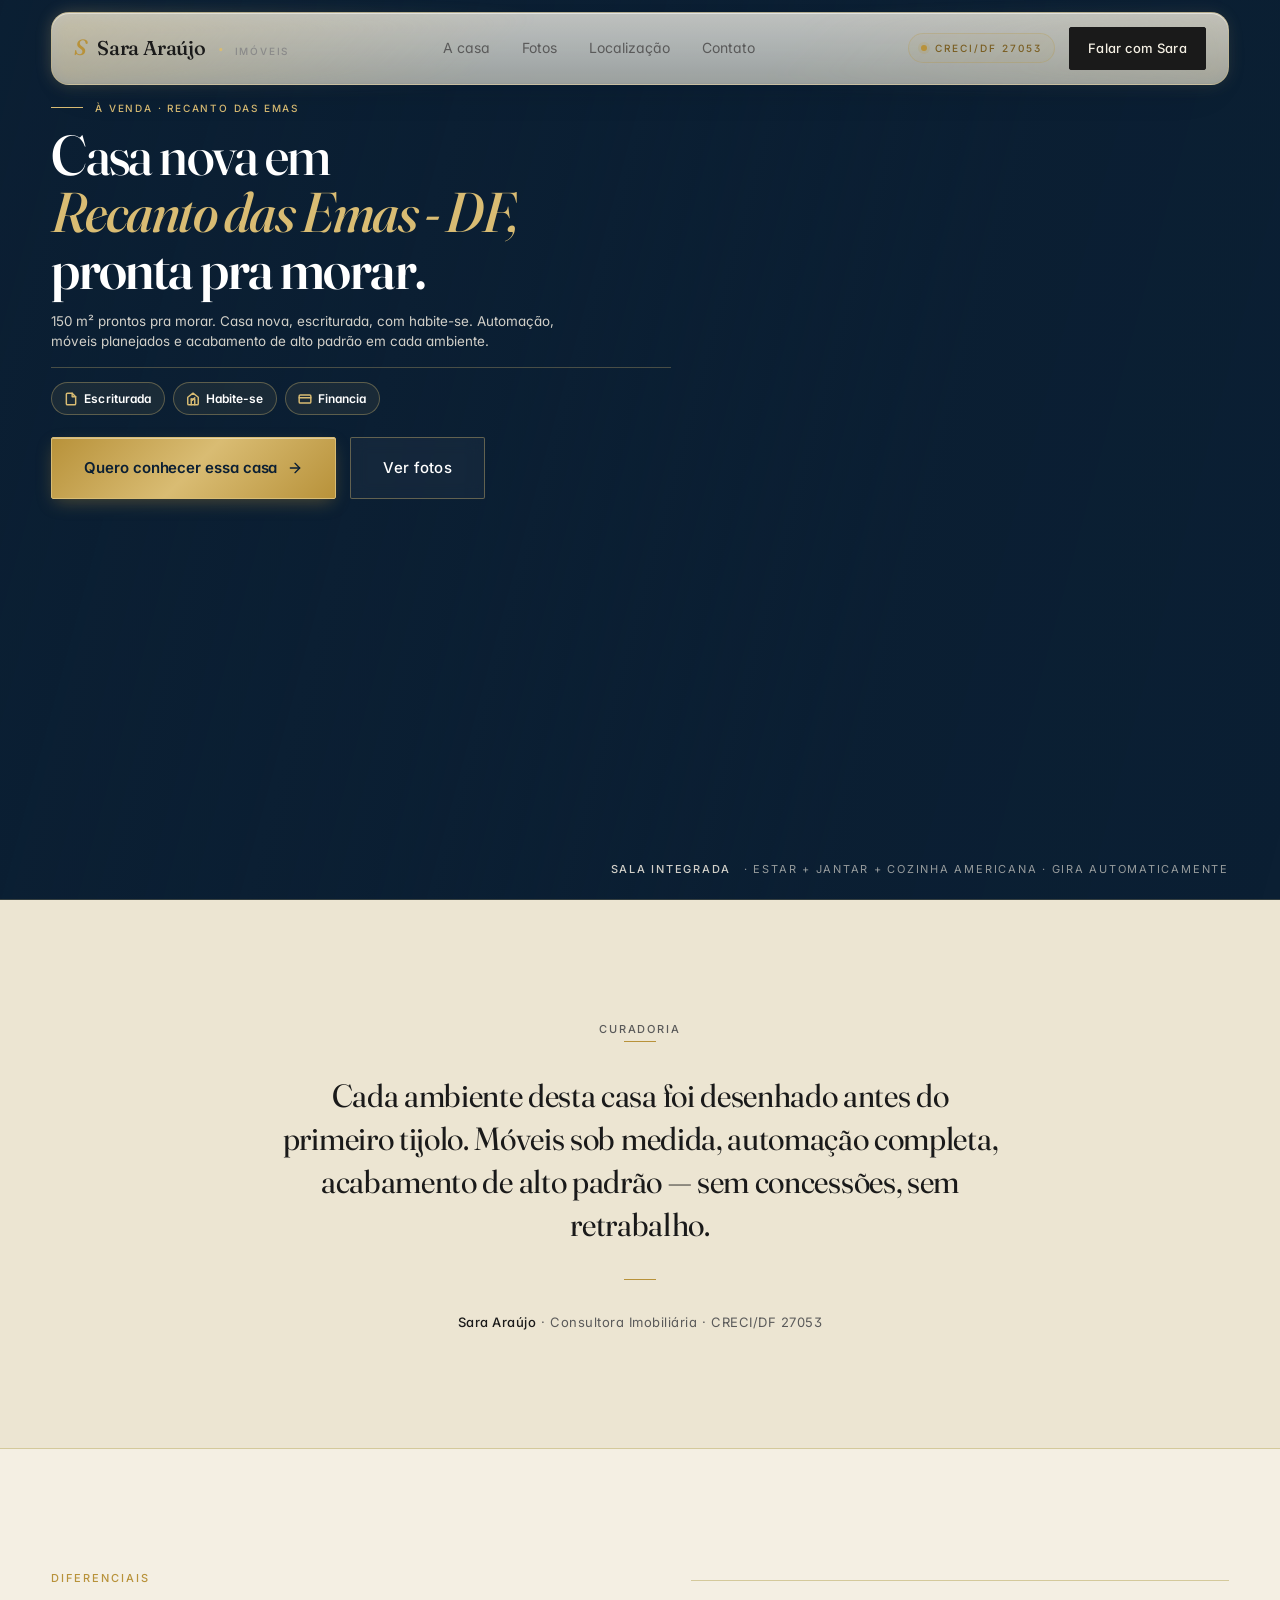
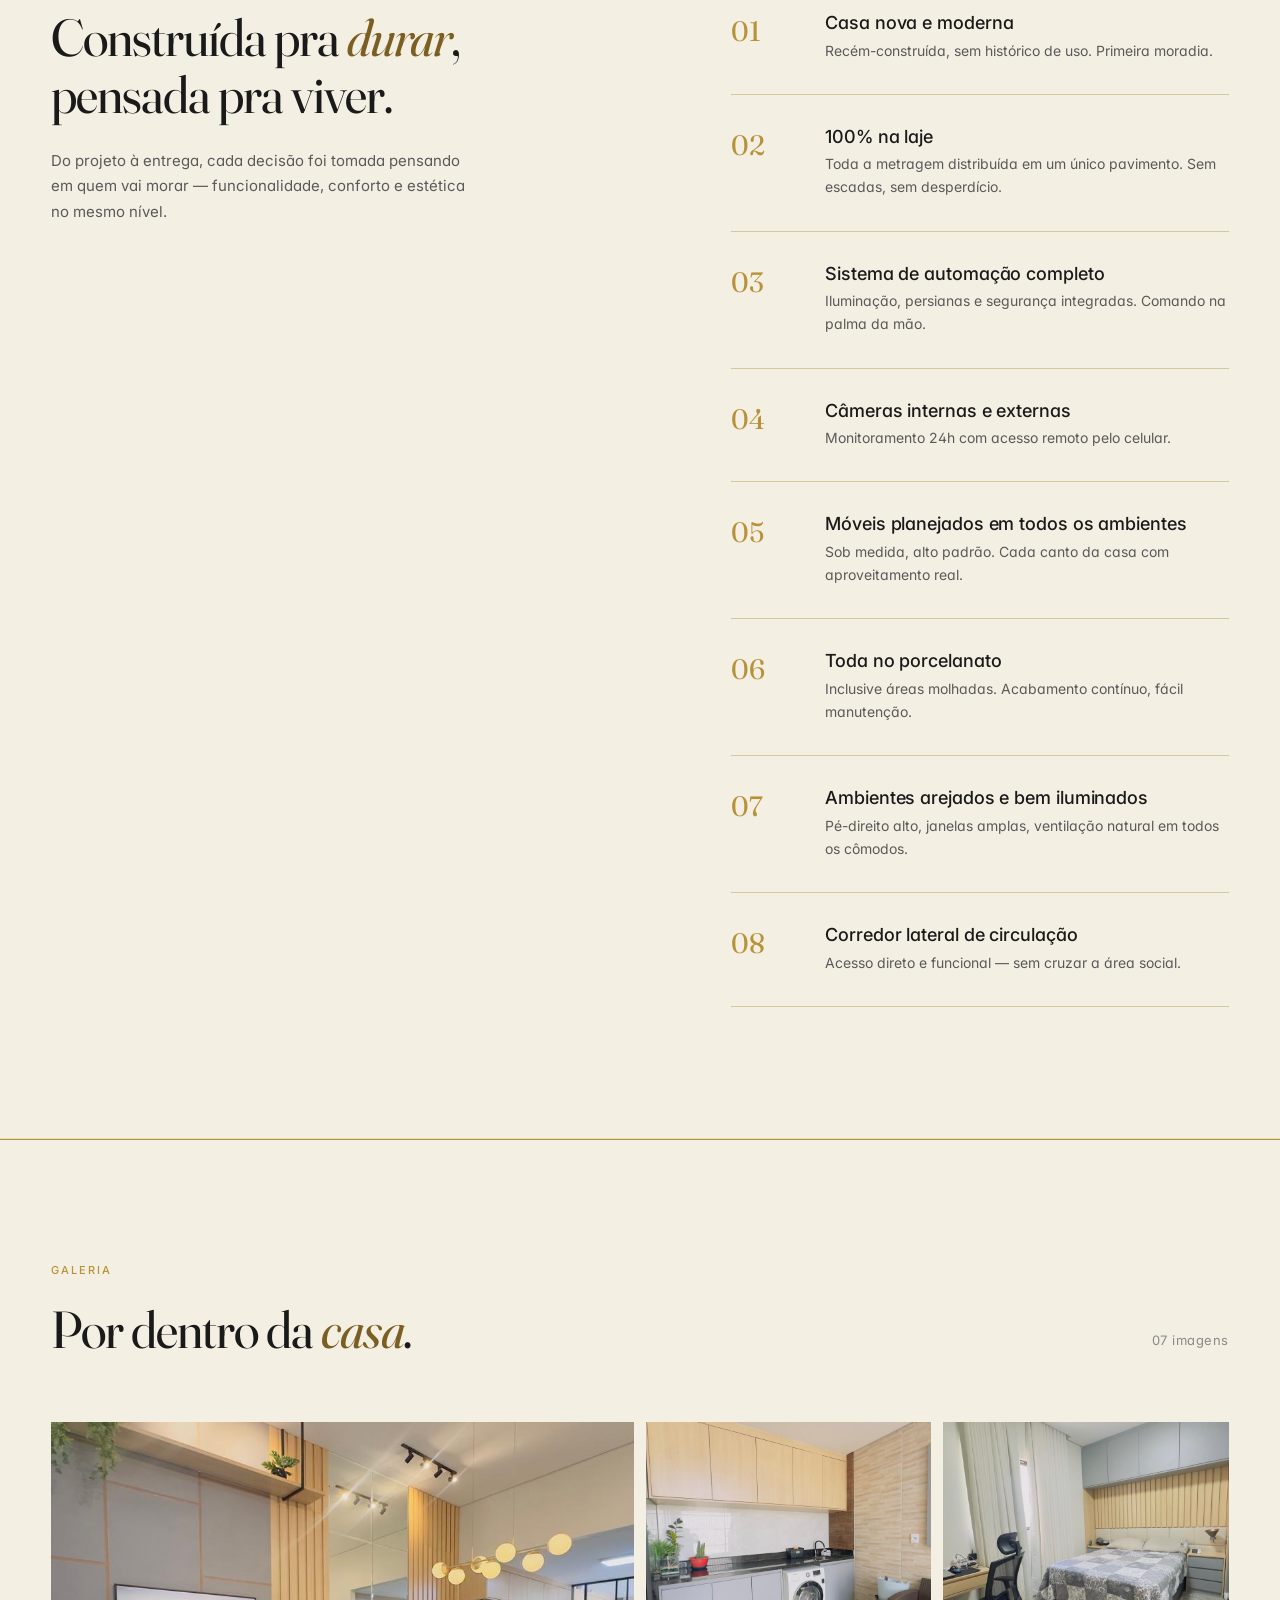
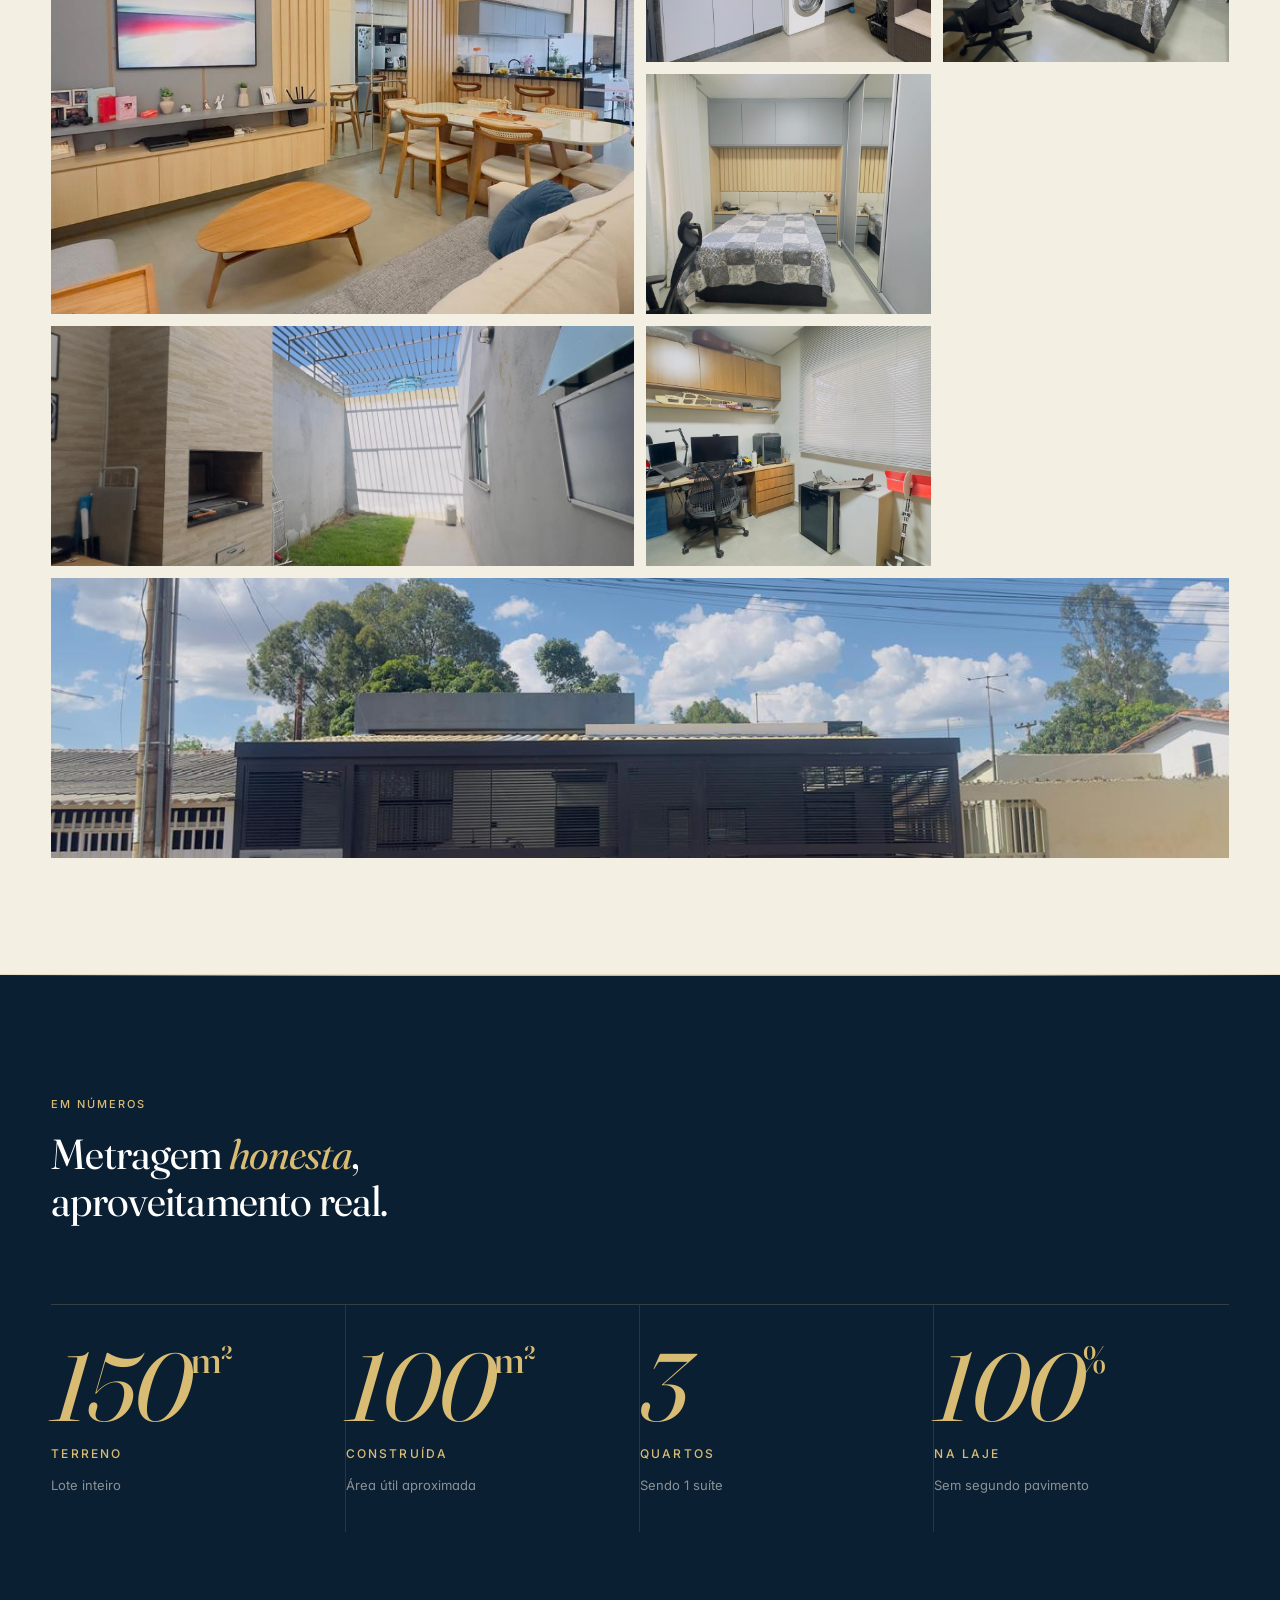
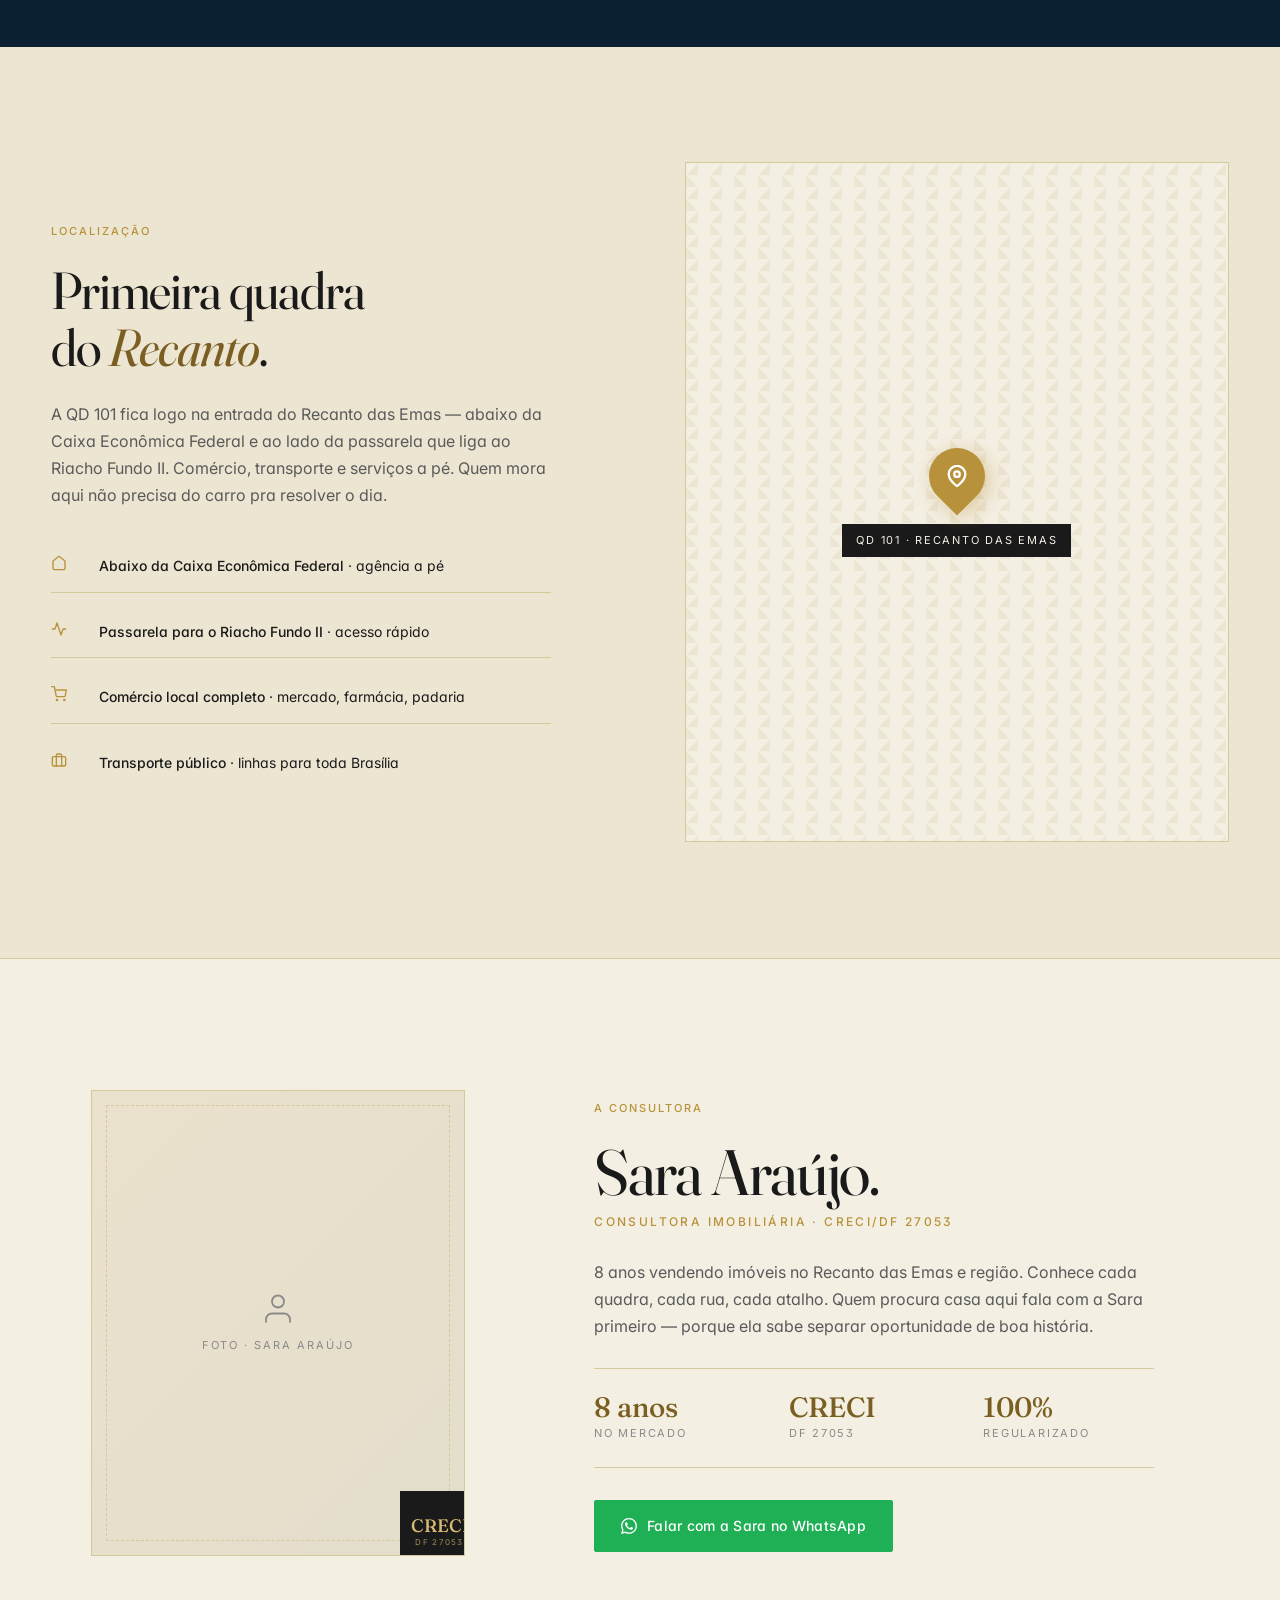
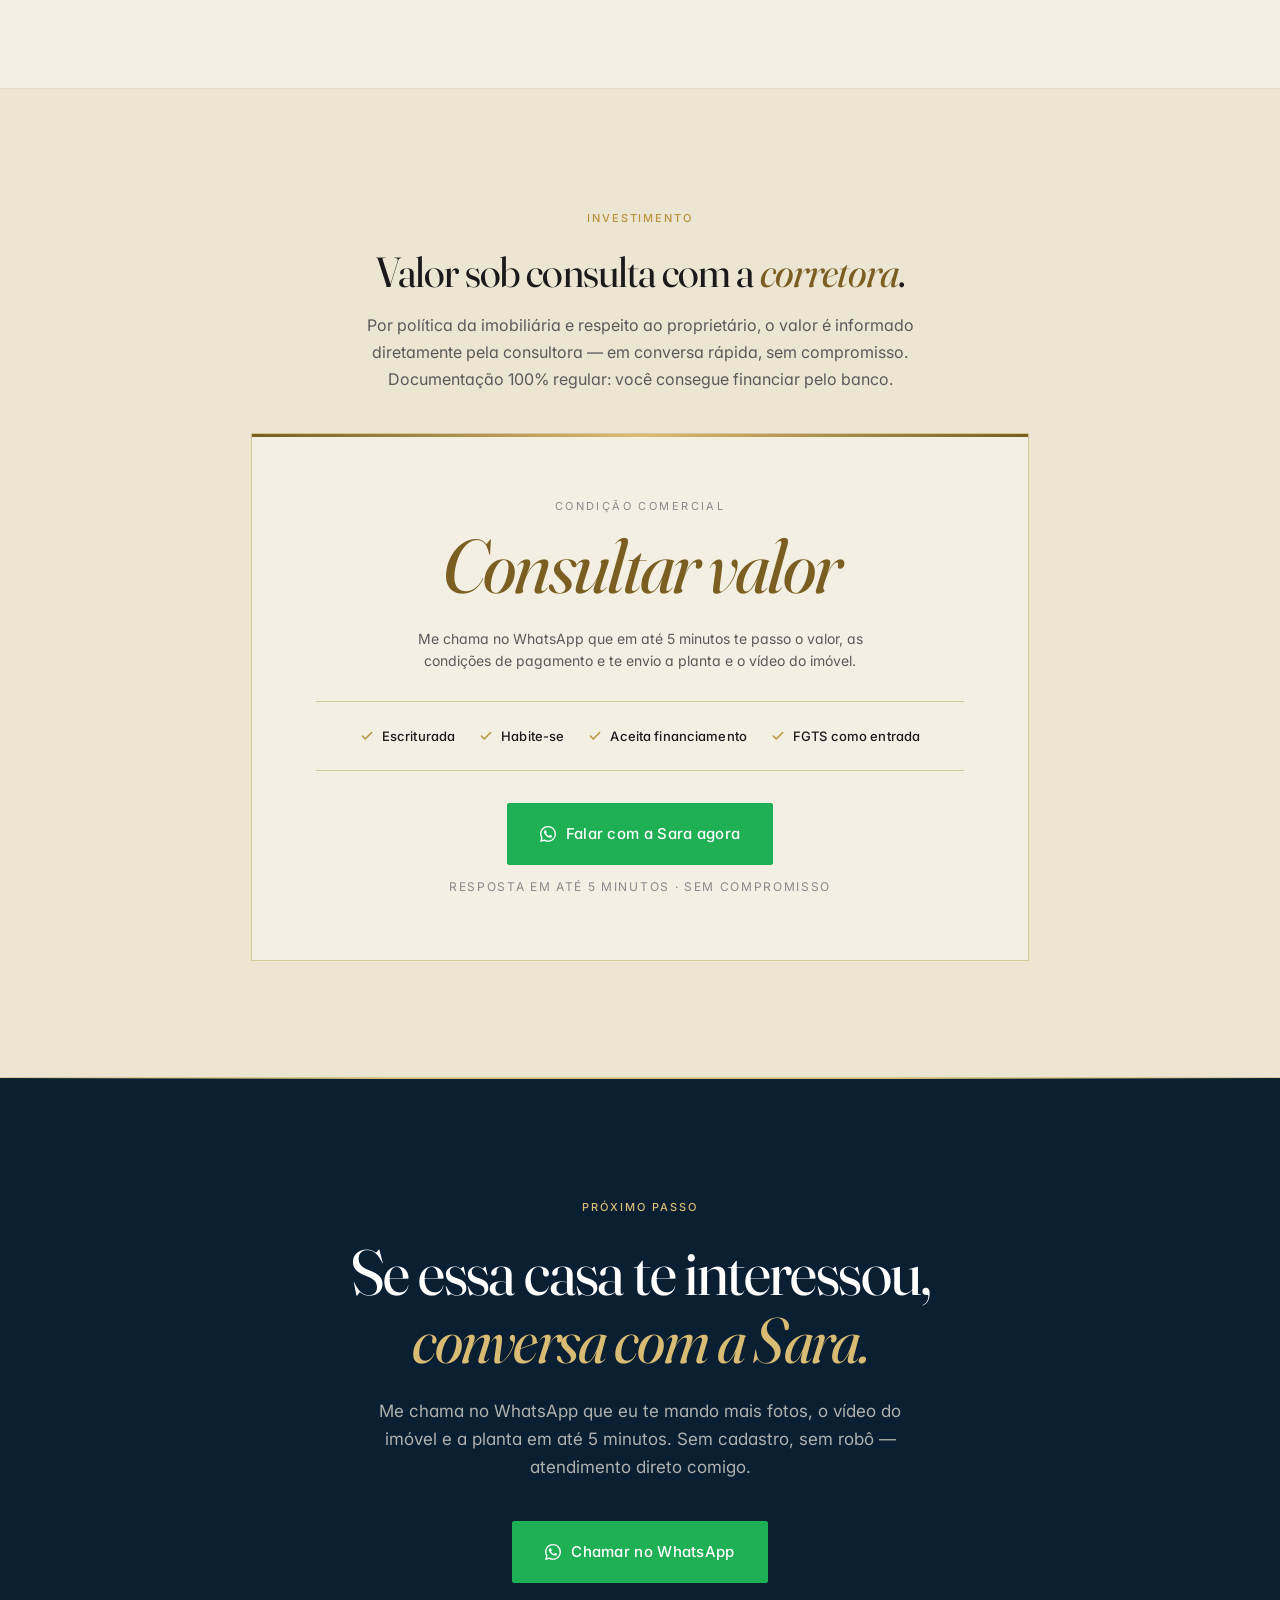
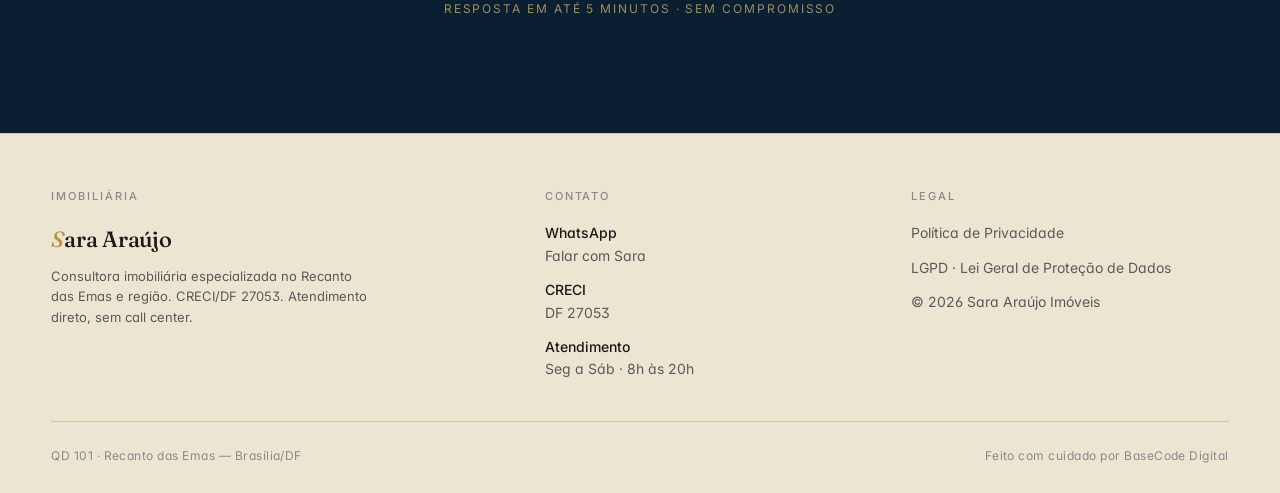
==== index.html @ f7c79194 "feat(hero): ciclo com 4 fotos selecionadas + overlay claro + scrim de texto - Hero agora gira apenas" ====
<!DOCTYPE html>
<html lang="pt-BR">
<head>
  <meta charset="UTF-8" />
  <meta name="viewport" content="width=device-width, initial-scale=1, viewport-fit=cover" />
  <meta name="theme-color" content="#0B1F33" />

  <title>Casa nova à venda · QD 101 Recanto das Emas — DF | Sara Araújo CRECI 27053</title>
  <meta name="description" content="Casa nova e moderna à venda na QD 101 do Recanto das Emas — DF. 150 m² terreno, 100 m² construída, 3 quartos (1 suíte), toda no porcelanato, com automação e móveis planejados. Escriturada, com habite-se, aceita financiamento." />

  <!-- Open Graph -->
  <meta property="og:type" content="website" />
  <meta property="og:title" content="Casa nova · QD 101 Recanto das Emas — DF" />
  <meta property="og:description" content="150 m² bem pensados na primeira quadra do Recanto das Emas. Escriturada, com habite-se, aceita financiamento." />
  <!-- SUBSTITUIR: og-cover.jpg -->
  <meta property="og:image" content="./img/og-cover.jpg" />
  <meta property="og:locale" content="pt_BR" />

  <!-- Favicon placeholder -->
  <link rel="icon" href="data:image/svg+xml,%3Csvg xmlns='http://www.w3.org/2000/svg' viewBox='0 0 32 32'%3E%3Crect width='32' height='32' fill='%23F4EFE3'/%3E%3Ctext x='16' y='22' font-size='18' font-family='serif' font-style='italic' fill='%23B8923A' text-anchor='middle'%3ES%3C/text%3E%3C/svg%3E" />

  <!-- Fonts -->
  <link rel="preconnect" href="https://fonts.googleapis.com" />
  <link rel="preconnect" href="https://fonts.gstatic.com" crossorigin />
  <link href="https://fonts.googleapis.com/css2?family=Fraunces:opsz,wght@9..144,400;9..144,500;9..144,600&family=Inter:wght@400;500;600&display=swap" rel="stylesheet" />

  <!-- Styles -->
  <link rel="stylesheet" href="./css/styles.css" />

  <!-- Meta Pixel -->
  <script src="./js/meta-pixel.js" defer></script>
</head>

<body class="no-js">
  <noscript><style>.reveal{opacity:1;transform:none;}</style></noscript>

  <!-- ============================================== -->
  <!-- HEADER (liquid glass) -->
  <!-- ============================================== -->
  <header class="header">
    <div class="header__inner">
      <a href="#" class="brand" aria-label="Sara Araújo Imóveis — Página inicial">
        <span class="brand__mark">S</span>
        <span class="brand__name">Sara Araújo</span>
        <span class="brand__sep">·</span>
        <span class="brand__meta">Imóveis</span>
      </a>

      <nav class="nav" aria-label="Navegação principal">
        <a href="#a-casa">A casa</a>
        <a href="#fotos">Fotos</a>
        <a href="#localizacao">Localização</a>
        <a href="#contato">Contato</a>
      </nav>

      <div class="header__actions">
        <span class="header__creci" aria-label="CRECI/DF 27053">CRECI/DF 27053</span>
        <!-- SUBSTITUIR: número do WhatsApp no js/main.js CONFIG -->
        <a href="#" class="btn btn--primary btn--sm header__cta" data-whatsapp data-cta-source="header">
          <span class="header__cta-full">Falar com Sara</span>
          <span class="header__cta-short">WhatsApp</span>
        </a>
      </div>
    </div>
  </header>

  <!-- ============================================== -->
  <!-- HERO — split editorial -->
  <!-- ============================================== -->
  <section class="hero">
    <!-- Foto de fundo full-bleed com cross-fade entre 4 fotos + Ken Burns.
         As 4 imagens ficam em ciclo: hero-01.jpg a hero-04.jpg.
         Quando você enviar mais fotos, é só substituir os arquivos pelos mesmos nomes. -->
    <div class="hero__bg" role="img" aria-label="Casa nova na QD 101 do Recanto das Emas">
      <div class="hero__slide"></div>
      <div class="hero__slide"></div>
      <div class="hero__slide"></div>
      <div class="hero__slide"></div>
    </div>

    <div class="hero__inner">
      <div class="hero__copy">
        <span class="hero__label eyebrow">À venda · Recanto das Emas</span>
        <h1 class="hero__title">
          Casa nova em<br /><em>Recanto das Emas - DF,</em><br /><strong>pronta pra morar.</strong>
        </h1>
        <p class="hero__sub">
          150 m² prontos pra morar. Casa nova, escriturada, com habite-se.
          Automação, móveis planejados e acabamento de alto padrão em cada ambiente.
        </p>

        <div class="hero__seals">
          <span class="hero__seal">
            <svg class="hero__seal-icon" viewBox="0 0 24 24" fill="none" stroke="currentColor" stroke-width="2.5" stroke-linecap="round" stroke-linejoin="round"><path d="M14 2H6a2 2 0 0 0-2 2v16a2 2 0 0 0 2 2h12a2 2 0 0 0 2-2V8z"/><polyline points="14 2 14 8 20 8"/></svg>
            <strong>Escriturada</strong>
          </span>
          <span class="hero__seal">
            <svg class="hero__seal-icon" viewBox="0 0 24 24" fill="none" stroke="currentColor" stroke-width="2.5" stroke-linecap="round" stroke-linejoin="round"><path d="M3 9l9-7 9 7v11a2 2 0 0 1-2 2H5a2 2 0 0 1-2-2z"/><polyline points="9 22 9 12 15 12 15 22"/><path d="M9 12l2 2 4-4"/></svg>
            <strong>Habite-se</strong>
          </span>
          <span class="hero__seal">
            <svg class="hero__seal-icon" viewBox="0 0 24 24" fill="none" stroke="currentColor" stroke-width="2.5" stroke-linecap="round" stroke-linejoin="round"><rect x="2" y="5" width="20" height="14" rx="2"/><line x1="2" y1="10" x2="22" y2="10"/></svg>
            <strong>Financia</strong>
          </span>
        </div>

        <div class="hero__actions">
          <a href="#" class="btn btn--primary btn--lg" data-whatsapp data-cta-source="hero-principal">
            Quero conhecer essa casa
            <svg viewBox="0 0 24 24" fill="none" stroke="currentColor" stroke-width="2" stroke-linecap="round" stroke-linejoin="round"><line x1="5" y1="12" x2="19" y2="12"/><polyline points="12 5 19 12 12 19"/></svg>
          </a>
          <a href="#fotos" class="btn btn--ghost btn--lg">
            Ver fotos
          </a>
        </div>
      </div>
    </div>

    <span class="hero__caption" id="heroCaption">
      <strong id="heroCaptionLabel">Sala integrada</strong> · <span id="heroCaptionSub">Estar + Jantar + Cozinha americana · gira automaticamente</span>
    </span>
  </section>

  <!-- ============================================== -->
  <!-- MANIFESTO -->
  <!-- ============================================== -->
  <section class="manifesto" id="a-casa">
    <div class="manifesto__inner reveal">
      <span class="eyebrow eyebrow--ink">Curadoria</span>
      <p class="manifesto__quote">
        Cada ambiente desta casa foi desenhado antes do primeiro tijolo. Móveis sob medida,
        automação completa, acabamento de alto padrão — sem concessões, sem retrabalho.
      </p>
      <p class="manifesto__signature">
        <strong>Sara Araújo</strong> · Consultora Imobiliária · CRECI/DF 27053
      </p>
    </div>
  </section>

  <!-- ============================================== -->
  <!-- FEATURES — lista numerada editorial -->
  <!-- ============================================== -->
  <section class="features">
    <div class="features__inner">
      <div class="features__head">
        <span class="eyebrow">Diferenciais</span>
        <h2 class="features__title">
          Construída pra <em>durar</em>,<br />pensada pra viver.
        </h2>
        <p class="features__intro">
          Do projeto à entrega, cada decisão foi tomada pensando em quem vai morar —
          funcionalidade, conforto e estética no mesmo nível.
        </p>
      </div>

      <ol class="feature-list">
        <li class="feature reveal">
          <span class="feature__num">01</span>
          <div class="feature__body">
            <h3 class="feature__title">Casa nova e moderna</h3>
            <p class="feature__desc">Recém-construída, sem histórico de uso. Primeira moradia.</p>
          </div>
        </li>
        <li class="feature reveal">
          <span class="feature__num">02</span>
          <div class="feature__body">
            <h3 class="feature__title">100% na laje</h3>
            <p class="feature__desc">Toda a metragem distribuída em um único pavimento. Sem escadas, sem desperdício.</p>
          </div>
        </li>
        <li class="feature reveal">
          <span class="feature__num">03</span>
          <div class="feature__body">
            <h3 class="feature__title">Sistema de automação completo</h3>
            <p class="feature__desc">Iluminação, persianas e segurança integradas. Comando na palma da mão.</p>
          </div>
        </li>
        <li class="feature reveal">
          <span class="feature__num">04</span>
          <div class="feature__body">
            <h3 class="feature__title">Câmeras internas e externas</h3>
            <p class="feature__desc">Monitoramento 24h com acesso remoto pelo celular.</p>
          </div>
        </li>
        <li class="feature reveal">
          <span class="feature__num">05</span>
          <div class="feature__body">
            <h3 class="feature__title">Móveis planejados em todos os ambientes</h3>
            <p class="feature__desc">Sob medida, alto padrão. Cada canto da casa com aproveitamento real.</p>
          </div>
        </li>
        <li class="feature reveal">
          <span class="feature__num">06</span>
          <div class="feature__body">
            <h3 class="feature__title">Toda no porcelanato</h3>
            <p class="feature__desc">Inclusive áreas molhadas. Acabamento contínuo, fácil manutenção.</p>
          </div>
        </li>
        <li class="feature reveal">
          <span class="feature__num">07</span>
          <div class="feature__body">
            <h3 class="feature__title">Ambientes arejados e bem iluminados</h3>
            <p class="feature__desc">Pé-direito alto, janelas amplas, ventilação natural em todos os cômodos.</p>
          </div>
        </li>
        <li class="feature reveal">
          <span class="feature__num">08</span>
          <div class="feature__body">
            <h3 class="feature__title">Corredor lateral de circulação</h3>
            <p class="feature__desc">Acesso direto e funcional — sem cruzar a área social.</p>
          </div>
        </li>
      </ol>
    </div>
  </section>

  <hr class="hairline hairline--gold" />

  <!-- ============================================== -->
  <!-- GALLERY — mosaico assimétrico -->
  <!-- ============================================== -->
  <section class="gallery" id="fotos">
    <div class="gallery__head reveal">
      <div>
        <span class="eyebrow">Galeria</span>
        <h2 class="gallery__title">
          Por dentro da <em>casa</em>.
        </h2>
      </div>
      <span class="gallery__count">07 imagens</span>
    </div>

    <div class="gallery__grid" id="galleryGrid">
      <!-- SUBSTITUIR: fotos reais. data-full aponta pro arquivo da imagem em alta resolução. -->

      <!-- GALERIA: 7 fotos narrando a visita (entrar → conviver → descansar → lazer → acabamento → fachada) -->
      <button class="gallery__item gallery__item--1" data-full="./img/foto-01.jpg" data-caption="Sala de estar · sofá e painel ripado">
        <img src="./img/foto-01.jpg" alt="Sala de estar com sofá cinza e almofadas douradas" loading="lazy" />
      </button>

      <button class="gallery__item gallery__item--2" data-full="./img/foto-02.jpg" data-caption="Cozinha · balcão americano">
        <img src="./img/foto-02.jpg" alt="Cozinha planejada com balcão americano" loading="lazy" />
      </button>

      <button class="gallery__item gallery__item--3" data-full="./img/foto-03.jpg" data-caption="Suíte · cabeceira com ripado dourado">
        <img src="./img/foto-03.jpg" alt="Suíte principal com cabeceira de ripado dourado" loading="lazy" />
      </button>

      <button class="gallery__item gallery__item--4" data-full="./img/foto-04.jpg" data-caption="Suíte · vista com escrivaninha planejada">
        <img src="./img/foto-04.jpg" alt="Suíte com escrivaninha planejada" loading="lazy" />
      </button>

      <button class="gallery__item gallery__item--5" data-full="./img/foto-05.jpg" data-caption="Área gourmet · churrasqueira e gramado">
        <img src="./img/foto-05.jpg" alt="Área gourmet com churrasqueira, gramado e pergolado" loading="lazy" />
      </button>

      <button class="gallery__item gallery__item--6" data-full="./img/foto-06.jpg" data-caption="Banheiro · box de vidro e nichos">
        <img src="./img/foto-06.jpg" alt="Banheiro com box de vidro e nichos planejados" loading="lazy" />
      </button>

      <button class="gallery__item gallery__item--7" data-full="./img/foto-07.jpg" data-caption="Fachada · portão preto e pergolado">
        <img src="./img/foto-07.jpg" alt="Fachada externa com portão preto e pergolado" loading="lazy" />
      </button>
    </div>
  </section>

  <!-- ============================================== -->
  <!-- STATS — azul marinho -->
  <!-- ============================================== -->
  <section class="stats">
    <div class="stats__inner">
      <div class="stats__head">
        <div>
          <span class="eyebrow eyebrow--light">Em números</span>
          <h2 class="stats__title">
            Metragem <em>honesta</em>,<br />aproveitamento real.
          </h2>
        </div>
      </div>

      <div class="stats__grid">
        <div class="stat reveal">
          <span class="stat__num"><em>150</em><sup>m²</sup></span>
          <span class="stat__label">Terreno</span>
          <span class="stat__sub">Lote inteiro</span>
        </div>
        <div class="stat reveal">
          <span class="stat__num"><em>100</em><sup>m²</sup></span>
          <span class="stat__label">Construída</span>
          <span class="stat__sub">Área útil aproximada</span>
        </div>
        <div class="stat reveal">
          <span class="stat__num"><em>3</em></span>
          <span class="stat__label">Quartos</span>
          <span class="stat__sub">Sendo 1 suíte</span>
        </div>
        <div class="stat reveal">
          <span class="stat__num"><em>100</em><sup>%</sup></span>
          <span class="stat__label">Na laje</span>
          <span class="stat__sub">Sem segundo pavimento</span>
        </div>
      </div>
    </div>
  </section>

  <!-- ============================================== -->
  <!-- LOCATION -->
  <!-- ============================================== -->
  <section class="location" id="localizacao">
    <div class="location__inner">
      <div class="location__copy reveal">
        <span class="eyebrow">Localização</span>
        <h2 class="location__title">
          Primeira quadra<br />do <em>Recanto</em>.
        </h2>
        <p class="location__text">
          A QD 101 fica logo na entrada do Recanto das Emas — abaixo da Caixa Econômica
          Federal e ao lado da passarela que liga ao Riacho Fundo II. Comércio, transporte
          e serviços a pé. Quem mora aqui não precisa do carro pra resolver o dia.
        </p>

        <ul class="location__list">
          <li class="location__item">
            <svg viewBox="0 0 24 24" fill="none" stroke="currentColor" stroke-width="2" stroke-linecap="round" stroke-linejoin="round"><path d="M3 9l9-7 9 7v11a2 2 0 0 1-2 2H5a2 2 0 0 1-2-2z"/></svg>
            <span><strong>Abaixo da Caixa Econômica Federal</strong> · agência a pé</span>
          </li>
          <li class="location__item">
            <svg viewBox="0 0 24 24" fill="none" stroke="currentColor" stroke-width="2" stroke-linecap="round" stroke-linejoin="round"><path d="M22 12h-4l-3 9L9 3l-3 9H2"/></svg>
            <span><strong>Passarela para o Riacho Fundo II</strong> · acesso rápido</span>
          </li>
          <li class="location__item">
            <svg viewBox="0 0 24 24" fill="none" stroke="currentColor" stroke-width="2" stroke-linecap="round" stroke-linejoin="round"><circle cx="9" cy="21" r="1"/><circle cx="20" cy="21" r="1"/><path d="M1 1h4l2.68 13.39a2 2 0 0 0 2 1.61h9.72a2 2 0 0 0 2-1.61L23 6H6"/></svg>
            <span><strong>Comércio local completo</strong> · mercado, farmácia, padaria</span>
          </li>
          <li class="location__item">
            <svg viewBox="0 0 24 24" fill="none" stroke="currentColor" stroke-width="2" stroke-linecap="round" stroke-linejoin="round"><rect x="2" y="7" width="20" height="14" rx="2" ry="2"/><path d="M16 21V5a2 2 0 0 0-2-2h-4a2 2 0 0 0-2 2v16"/></svg>
            <span><strong>Transporte público</strong> · linhas para toda Brasília</span>
          </li>
        </ul>
      </div>

      <div class="location__map reveal">
        <!-- SUBSTITUIR: embed do Google Maps apontando pra QD 101 Recanto das Emas -->
        <!-- <iframe src="https://www.google.com/maps/embed?pb=..." loading="lazy" referrerpolicy="no-referrer-when-downgrade"></iframe> -->
        <div class="location__map-placeholder">
          <div class="location__map-pin">
            <svg viewBox="0 0 24 24" fill="none" stroke="currentColor" stroke-width="2.5" stroke-linecap="round" stroke-linejoin="round"><path d="M21 10c0 7-9 13-9 13s-9-6-9-13a9 9 0 0 1 18 0z"/><circle cx="12" cy="10" r="3"/></svg>
          </div>
          <span class="location__map-pin-label">QD 101 · Recanto das Emas</span>
        </div>
      </div>
    </div>
  </section>

  <!-- ============================================== -->
  <!-- ABOUT — Sara -->
  <!-- ============================================== -->
  <section class="about" id="contato">
    <div class="about__inner">
      <figure class="about__photo reveal">
        <!-- SUBSTITUIR: foto real da Sara -->
        <!-- <img src="./img/sara.jpg" alt="Sara Araújo — consultora imobiliária" /> -->
        <div class="about__photo-placeholder">
          <svg viewBox="0 0 24 24" fill="none" stroke="currentColor" stroke-width="1.2" width="36" height="36"><path d="M20 21v-2a4 4 0 0 0-4-4H8a4 4 0 0 0-4 4v2"/><circle cx="12" cy="7" r="4"/></svg>
          <span>Foto · Sara Araújo</span>
        </div>
        <div class="about__photo-badge">
          <strong>CRECI</strong>
          <span>DF 27053</span>
        </div>
      </figure>

      <div class="about__copy reveal">
        <span class="eyebrow">A consultora</span>
        <h2 class="about__name">Sara Araújo.</h2>
        <div class="about__creci">Consultora Imobiliária · CRECI/DF 27053</div>
        <p class="about__text">
          8 anos vendendo imóveis no Recanto das Emas e região. Conhece cada quadra,
          cada rua, cada atalho. Quem procura casa aqui fala com a Sara primeiro —
          porque ela sabe separar oportunidade de boa história.
        </p>

        <div class="about__stats">
          <div class="about__stat">
            <span class="about__stat-num">8 anos</span>
            <span class="about__stat-label">No mercado</span>
          </div>
          <div class="about__stat">
            <span class="about__stat-num">CRECI</span>
            <span class="about__stat-label">DF 27053</span>
          </div>
          <div class="about__stat">
            <span class="about__stat-num">100%</span>
            <span class="about__stat-label">Regularizado</span>
          </div>
        </div>

        <a href="#" class="btn btn--whatsapp" data-whatsapp data-cta-source="sobre-sara">
          <svg viewBox="0 0 24 24" fill="currentColor"><path d="M17.472 14.382c-.297-.149-1.758-.867-2.03-.967-.273-.099-.471-.148-.67.15-.197.297-.767.966-.94 1.164-.173.199-.347.223-.644.075-.297-.15-1.255-.463-2.39-1.475-.883-.788-1.48-1.761-1.653-2.059-.173-.297-.018-.458.13-.606.134-.133.298-.347.446-.52.149-.174.198-.298.298-.497.099-.198.05-.371-.025-.52-.075-.149-.669-1.612-.916-2.207-.242-.579-.487-.5-.669-.51-.173-.008-.371-.01-.57-.01-.198 0-.52.074-.792.372-.272.297-1.04 1.016-1.04 2.479 0 1.462 1.065 2.875 1.213 3.074.149.198 2.096 3.2 5.077 4.487.709.306 1.262.489 1.694.625.712.227 1.36.195 1.871.118.571-.085 1.758-.719 2.006-1.413.248-.694.248-1.289.173-1.413-.074-.124-.272-.198-.57-.347m-5.421 7.403h-.004a9.87 9.87 0 0 1-5.031-1.378l-.361-.214-3.741.982.998-3.648-.235-.374a9.86 9.86 0 0 1-1.51-5.26c.001-5.45 4.436-9.884 9.888-9.884 2.64 0 5.122 1.03 6.988 2.898a9.825 9.825 0 0 1 2.893 6.994c-.003 5.45-4.437 9.884-9.885 9.884m8.413-18.297A11.815 11.815 0 0 0 12.05 0C5.495 0 .16 5.335.157 11.892c0 2.096.547 4.142 1.588 5.945L.057 24l6.305-1.654a11.882 11.882 0 0 0 5.683 1.448h.005c6.554 0 11.89-5.335 11.893-11.893a11.821 11.821 0 0 0-3.48-8.413Z"/></svg>
          Falar com a Sara no WhatsApp
        </a>
      </div>
    </div>
  </section>

  <!-- ============================================== -->
  <!-- PRICE BLOCK — AIDA Ação -->
  <!-- ============================================== -->
  <section class="price">
    <div class="price__inner">
      <span class="eyebrow reveal">Investimento</span>
      <h2 class="price__title reveal">
        Valor sob consulta com a <em>corretora</em>.
      </h2>
      <p class="price__lead reveal">
        Por política da imobiliária e respeito ao proprietário, o valor é informado
        diretamente pela consultora — em conversa rápida, sem compromisso.
        Documentação 100% regular: você consegue financiar pelo banco.
      </p>

      <div class="price__card reveal">
        <div class="price__label">Condição comercial</div>
        <div class="price__value"><em>Consultar valor</em></div>
        <p class="price__note">
          Me chama no WhatsApp que em até 5 minutos te passo o valor, as condições
          de pagamento e te envio a planta e o vídeo do imóvel.
        </p>

        <div class="price__docs">
          <span class="price__doc">
            <svg viewBox="0 0 24 24" fill="none" stroke="currentColor" stroke-width="2.5" stroke-linecap="round" stroke-linejoin="round"><polyline points="20 6 9 17 4 12"/></svg>
            Escriturada
          </span>
          <span class="price__doc">
            <svg viewBox="0 0 24 24" fill="none" stroke="currentColor" stroke-width="2.5" stroke-linecap="round" stroke-linejoin="round"><polyline points="20 6 9 17 4 12"/></svg>
            Habite-se
          </span>
          <span class="price__doc">
            <svg viewBox="0 0 24 24" fill="none" stroke="currentColor" stroke-width="2.5" stroke-linecap="round" stroke-linejoin="round"><polyline points="20 6 9 17 4 12"/></svg>
            Aceita financiamento
          </span>
          <span class="price__doc">
            <svg viewBox="0 0 24 24" fill="none" stroke="currentColor" stroke-width="2.5" stroke-linecap="round" stroke-linejoin="round"><polyline points="20 6 9 17 4 12"/></svg>
            FGTS como entrada
          </span>
        </div>

        <div class="price__cta">
          <a href="#" class="btn btn--whatsapp btn--lg" data-whatsapp data-cta-source="bloco-preco">
            <svg viewBox="0 0 24 24" fill="currentColor" width="18" height="18"><path d="M17.472 14.382c-.297-.149-1.758-.867-2.03-.967-.273-.099-.471-.148-.67.15-.197.297-.767.966-.94 1.164-.173.199-.347.223-.644.075-.297-.15-1.255-.463-2.39-1.475-.883-.788-1.48-1.761-1.653-2.059-.173-.297-.018-.458.13-.606.134-.133.298-.347.446-.52.149-.174.198-.298.298-.497.099-.198.05-.371-.025-.52-.075-.149-.669-1.612-.916-2.207-.242-.579-.487-.5-.669-.51-.173-.008-.371-.01-.57-.01-.198 0-.52.074-.792.372-.272.297-1.04 1.016-1.04 2.479 0 1.462 1.065 2.875 1.213 3.074.149.198 2.096 3.2 5.077 4.487.709.306 1.262.489 1.694.625.712.227 1.36.195 1.871.118.571-.085 1.758-.719 2.006-1.413.248-.694.248-1.289.173-1.413-.074-.124-.272-.198-.57-.347m-5.421 7.403h-.004a9.87 9.87 0 0 1-5.031-1.378l-.361-.214-3.741.982.998-3.648-.235-.374a9.86 9.86 0 0 1-1.51-5.26c.001-5.45 4.436-9.884 9.888-9.884 2.64 0 5.122 1.03 6.988 2.898a9.825 9.825 0 0 1 2.893 6.994c-.003 5.45-4.437 9.884-9.885 9.884m8.413-18.297A11.815 11.815 0 0 0 12.05 0C5.495 0 .16 5.335.157 11.892c0 2.096.547 4.142 1.588 5.945L.057 24l6.305-1.654a11.882 11.882 0 0 0 5.683 1.448h.005c6.554 0 11.89-5.335 11.893-11.893a11.821 11.821 0 0 0-3.48-8.413Z"/></svg>
            Falar com a Sara agora
          </a>
          <small style="font-size:12px;letter-spacing:.14em;text-transform:uppercase;color:var(--ink-mute);">
            Resposta em até 5 minutos · Sem compromisso
          </small>
        </div>
      </div>
    </div>
  </section>

  <!-- ============================================== -->
  <!-- FINAL CTA — azul marinho -->
  <!-- ============================================== -->
  <section class="final">
    <div class="final__inner reveal">
      <span class="eyebrow eyebrow--light">Próximo passo</span>
      <h2 class="final__title">
        Se essa casa te interessou,<br /><em>conversa com a Sara.</em>
      </h2>
      <p class="final__sub">
        Me chama no WhatsApp que eu te mando mais fotos, o vídeo do imóvel e a planta
        em até 5 minutos. Sem cadastro, sem robô — atendimento direto comigo.
      </p>

      <div class="final__cta">
        <a href="#" class="btn btn--whatsapp btn--lg" data-whatsapp data-cta-source="cta-final">
          <svg viewBox="0 0 24 24" fill="currentColor" width="20" height="20"><path d="M17.472 14.382c-.297-.149-1.758-.867-2.03-.967-.273-.099-.471-.148-.67.15-.197.297-.767.966-.94 1.164-.173.199-.347.223-.644.075-.297-.15-1.255-.463-2.39-1.475-.883-.788-1.48-1.761-1.653-2.059-.173-.297-.018-.458.13-.606.134-.133.298-.347.446-.52.149-.174.198-.298.298-.497.099-.198.05-.371-.025-.52-.075-.149-.669-1.612-.916-2.207-.242-.579-.487-.5-.669-.51-.173-.008-.371-.01-.57-.01-.198 0-.52.074-.792.372-.272.297-1.04 1.016-1.04 2.479 0 1.462 1.065 2.875 1.213 3.074.149.198 2.096 3.2 5.077 4.487.709.306 1.262.489 1.694.625.712.227 1.36.195 1.871.118.571-.085 1.758-.719 2.006-1.413.248-.694.248-1.289.173-1.413-.074-.124-.272-.198-.57-.347m-5.421 7.403h-.004a9.87 9.87 0 0 1-5.031-1.378l-.361-.214-3.741.982.998-3.648-.235-.374a9.86 9.86 0 0 1-1.51-5.26c.001-5.45 4.436-9.884 9.888-9.884 2.64 0 5.122 1.03 6.988 2.898a9.825 9.825 0 0 1 2.893 6.994c-.003 5.45-4.437 9.884-9.885 9.884m8.413-18.297A11.815 11.815 0 0 0 12.05 0C5.495 0 .16 5.335.157 11.892c0 2.096.547 4.142 1.588 5.945L.057 24l6.305-1.654a11.882 11.882 0 0 0 5.683 1.448h.005c6.554 0 11.89-5.335 11.893-11.893a11.821 11.821 0 0 0-3.48-8.413Z"/></svg>
          Chamar no WhatsApp
        </a>
        <span class="final__small">Resposta em até 5 minutos · Sem compromisso</span>
      </div>
    </div>
  </section>

  <!-- ============================================== -->
  <!-- FOOTER -->
  <!-- ============================================== -->
  <footer class="footer">
    <div class="footer__inner">
      <div class="footer__grid">
        <div class="footer__col">
          <h4>Imobiliária</h4>
          <div class="footer__brand"><em>S</em>ara Araújo</div>
          <p class="footer__tagline">
            Consultora imobiliária especializada no Recanto das Emas e região.
            CRECI/DF 27053. Atendimento direto, sem call center.
          </p>
        </div>

        <div class="footer__col">
          <h4>Contato</h4>
          <ul class="footer__list">
            <li>
              <strong>WhatsApp</strong>
              <a href="#" data-whatsapp data-cta-source="footer">Falar com Sara</a>
            </li>
            <li>
              <strong>CRECI</strong>
              DF 27053
            </li>
            <li>
              <strong>Atendimento</strong>
              Seg a Sáb · 8h às 20h
            </li>
          </ul>
        </div>

        <div class="footer__col">
          <h4>Legal</h4>
          <ul class="footer__list">
            <li><a href="./politica-privacidade.html">Política de Privacidade</a></li>
            <li>LGPD · Lei Geral de Proteção de Dados</li>
            <li>© 2026 Sara Araújo Imóveis</li>
          </ul>
        </div>
      </div>

      <div class="footer__bottom">
        <span>QD 101 · Recanto das Emas — Brasília/DF</span>
        <span>Feito com cuidado por BaseCode Digital</span>
      </div>
    </div>
  </footer>

  <!-- ============================================== -->
  <!-- WHATSAPP FLUTUANTE -->
  <!-- ============================================== -->
  <a href="#" class="wa-float" data-whatsapp data-cta-source="flutuante" aria-label="Falar com Sara no WhatsApp">
    <svg viewBox="0 0 24 24" fill="currentColor"><path d="M17.472 14.382c-.297-.149-1.758-.867-2.03-.967-.273-.099-.471-.148-.67.15-.197.297-.767.966-.94 1.164-.173.199-.347.223-.644.075-.297-.15-1.255-.463-2.39-1.475-.883-.788-1.48-1.761-1.653-2.059-.173-.297-.018-.458.13-.606.134-.133.298-.347.446-.52.149-.174.198-.298.298-.497.099-.198.05-.371-.025-.52-.075-.149-.669-1.612-.916-2.207-.242-.579-.487-.5-.669-.51-.173-.008-.371-.01-.57-.01-.198 0-.52.074-.792.372-.272.297-1.04 1.016-1.04 2.479 0 1.462 1.065 2.875 1.213 3.074.149.198 2.096 3.2 5.077 4.487.709.306 1.262.489 1.694.625.712.227 1.36.195 1.871.118.571-.085 1.758-.719 2.006-1.413.248-.694.248-1.289.173-1.413-.074-.124-.272-.198-.57-.347m-5.421 7.403h-.004a9.87 9.87 0 0 1-5.031-1.378l-.361-.214-3.741.982.998-3.648-.235-.374a9.86 9.86 0 0 1-1.51-5.26c.001-5.45 4.436-9.884 9.888-9.884 2.64 0 5.122 1.03 6.988 2.898a9.825 9.825 0 0 1 2.893 6.994c-.003 5.45-4.437 9.884-9.885 9.884m8.413-18.297A11.815 11.815 0 0 0 12.05 0C5.495 0 .16 5.335.157 11.892c0 2.096.547 4.142 1.588 5.945L.057 24l6.305-1.654a11.882 11.882 0 0 0 5.683 1.448h.005c6.554 0 11.89-5.335 11.893-11.893a11.821 11.821 0 0 0-3.48-8.413Z"/></svg>
  </a>

  <!-- ============================================== -->
  <!-- LIGHTBOX -->
  <!-- ============================================== -->
  <div class="lightbox" id="lightbox" role="dialog" aria-modal="true" aria-label="Visualizador de imagem" hidden>
    <div class="lightbox__inner">
      <button class="lightbox__close" aria-label="Fechar" data-lightbox-close>
        <svg viewBox="0 0 24 24" fill="none" stroke="currentColor" stroke-width="2" stroke-linecap="round" stroke-linejoin="round"><line x1="18" y1="6" x2="6" y2="18"/><line x1="6" y1="6" x2="18" y2="18"/></svg>
      </button>
      <button class="lightbox__nav lightbox__nav--prev" aria-label="Imagem anterior" data-lightbox-prev>
        <svg viewBox="0 0 24 24" fill="none" stroke="currentColor" stroke-width="2" stroke-linecap="round" stroke-linejoin="round"><polyline points="15 18 9 12 15 6"/></svg>
      </button>
      <div class="lightbox__content" id="lightboxContent">
        <!-- injetado via JS -->
      </div>
      <button class="lightbox__nav lightbox__nav--next" aria-label="Próxima imagem" data-lightbox-next>
        <svg viewBox="0 0 24 24" fill="none" stroke="currentColor" stroke-width="2" stroke-linecap="round" stroke-linejoin="round"><polyline points="9 18 15 12 9 6"/></svg>
      </button>
      <span class="lightbox__caption" id="lightboxCaption"></span>
    </div>
  </div>

  <script src="./js/main.js" defer></script>
</body>
</html>
---- css/styles.css ----
/* =========================================================
   CASA QD 101 — RECANTO DAS EMAS
   LP editorial · Sara Araújo · CRECI/DF 27053
   Paleta: creme · azul marinho · dourado · hairlines
   Tipografia: Fraunces (serif) + Inter (sans)
   ========================================================= */

/* ============== TOKENS ============== */
:root {
  /* Fundos */
  --bg-cream: #F4EFE3;
  --bg-cream-2: #ECE5D2;
  --bg-blue: #0B1F33;
  --bg-blue-2: #061627;

  /* Dourados */
  --gold: #B8923A;
  --gold-light: #D9BC73;
  --gold-deep: #7A5E22;
  --gold-soft: rgba(184, 146, 58, 0.12);

  /* Texto */
  --ink: #1A1A1A;
  --ink-soft: #5A5A5A;
  --ink-mute: #8A8A8A;

  /* Linhas */
  --hairline: #D4C99B;
  --hairline-soft: #E5DCC4;

  /* WhatsApp */
  --wa: #1FAF54;
  --wa-deep: #178C42;

  /* Tipografia */
  --font-serif: 'Fraunces', Georgia, 'Times New Roman', serif;
  --font-sans: 'Inter', -apple-system, BlinkMacSystemFont, 'Segoe UI', sans-serif;

  /* Ritmo */
  --section-y: clamp(64px, 9vw, 120px);
  --container: 1280px;
  --gutter: clamp(20px, 4vw, 56px);

  /* Movimento */
  --ease: cubic-bezier(0.22, 0.61, 0.36, 1);
}

/* ============== RESET ============== */
*,
*::before,
*::after { box-sizing: border-box; }
html {
  scroll-behavior: smooth;
  -webkit-text-size-adjust: 100%;
  /* CRÍTICO mobile: nunca deixa a página "vazar" pra fora do viewport */
  overflow-x: hidden;
  max-width: 100vw;
}
body {
  margin: 0;
  font-family: var(--font-sans);
  font-size: 16px;
  line-height: 1.6;
  color: var(--ink);
  background: var(--bg-cream);
  -webkit-font-smoothing: antialiased;
  -moz-osx-font-smoothing: grayscale;
  font-feature-settings: 'ss01' on, 'cv11' on;
  /* Reforço contra overflow horizontal */
  overflow-x: hidden;
  max-width: 100vw;
  position: relative;
}
/* Garante que SVGs inline nunca estourem o container (mobile crítico) */
img, svg { display: block; max-width: 100%; }
/* SVGs sem width/height explícito ficam restritos ao contexto */
.btn svg, a svg, button svg {
  width: 16px;
  height: 16px;
  flex-shrink: 0;
}
button { font: inherit; cursor: pointer; border: 0; background: transparent; color: inherit; }
a { color: inherit; text-decoration: none; }
.hero__title *, .hero__title {
  text-decoration: none !important;
  -webkit-text-decoration: none !important;
  text-decoration-line: none !important;
  text-decoration-style: none !important;
  text-decoration-color: transparent !important;
}
ul { list-style: none; padding: 0; margin: 0; }
h1, h2, h3, h4 { margin: 0; font-weight: 500; line-height: 1.1; letter-spacing: -0.015em; }
p { margin: 0; }

/* ============== UTILITY ============== */
.container {
  width: 100%;
  max-width: var(--container);
  margin: 0 auto;
  padding: 0 var(--gutter);
}

.eyebrow {
  font-family: var(--font-sans);
  font-size: 11px;
  font-weight: 500;
  letter-spacing: 0.18em;
  text-transform: uppercase;
  color: var(--gold);
}

.eyebrow--light { color: var(--gold-light); }
.eyebrow--ink { color: var(--ink-soft); }

.hairline {
  display: block;
  width: 100%;
  height: 1px;
  background: var(--hairline);
  border: 0;
  margin: 0;
}

.hairline--gold { background: var(--gold); }
.hairline--light { background: rgba(217, 188, 115, 0.35); }

/* ============== TOP BAR (jornal) ============== */
.topbar {
  background: var(--bg-cream);
  border-bottom: 1px solid var(--hairline-soft);
  font-family: var(--font-sans);
  font-size: 11px;
  letter-spacing: 0.18em;
  text-transform: uppercase;
  color: var(--ink-soft);
}
.topbar__inner {
  display: flex;
  justify-content: space-between;
  align-items: center;
  padding: 14px var(--gutter);
  max-width: var(--container);
  margin: 0 auto;
  gap: 16px;
}
.topbar__left { color: var(--ink-mute); }
.topbar__center {
  font-weight: 500;
  color: var(--ink);
  letter-spacing: 0.22em;
}
.topbar__right { color: var(--gold); font-weight: 500; }

@media (max-width: 720px) {
  .topbar__left, .topbar__right { display: none; }
  .topbar__center { letter-spacing: 0.16em; font-size: 10px; }
}

/* ============== HEADER (liquid glass) ============== */
.header {
  /* fixed: header FLUTUA por cima da hero, não ocupa espaço no fluxo.
     Assim a foto começa no y=0 e o blur do glass mostra a foto atrás. */
  position: fixed;
  top: 12px;
  left: 0;
  right: 0;
  z-index: 50;
  /* Padding lateral pequeno pra não cortar conteúdo em mobile */
  padding: 0 12px;
}
@media (min-width: 640px) {
  .header { padding: 0 var(--gutter); }
}
.header__inner {
  display: flex;
  align-items: center;
  justify-content: space-between;
  padding: 14px 22px;
  max-width: var(--container);
  margin: 0 auto;
  gap: 24px;
  position: relative;
  /* Liquid glass: fundo translúcido com gradiente + blur pesado + borda fina */
  background:
    linear-gradient(180deg,
      rgba(244, 239, 227, 0.78) 0%,
      rgba(236, 229, 210, 0.65) 100%
    );
  backdrop-filter: saturate(180%) blur(24px) brightness(1.05);
  -webkit-backdrop-filter: saturate(180%) blur(24px) brightness(1.05);
  border: 1px solid rgba(217, 188, 115, 0.35);
  border-radius: 18px;
  box-shadow:
    0 1px 0 rgba(255, 255, 255, 0.55) inset,   /* brilho interno superior */
    0 -1px 0 rgba(11, 31, 51, 0.04) inset,     /* sombra interna inferior */
    0 8px 24px -8px rgba(11, 31, 51, 0.18),    /* sombra externa */
    0 20px 40px -20px rgba(11, 31, 51, 0.12);  /* sombra difusa */
}
/* Glow dourado sutil atrás do header (apenas desktop) */
.header__inner::before {
  content: '';
  position: absolute;
  inset: -1px;
  border-radius: 19px;
  background: linear-gradient(135deg,
    rgba(217, 188, 115, 0.4) 0%,
    transparent 40%,
    transparent 60%,
    rgba(217, 188, 115, 0.2) 100%
  );
  z-index: -1;
  filter: blur(8px);
  opacity: 0.7;
}

.brand {
  display: flex;
  align-items: baseline;
  gap: 10px;
  font-family: var(--font-serif);
  font-weight: 500;
  font-size: 20px;
  letter-spacing: -0.01em;
  color: var(--ink);
}
.brand__mark {
  font-style: italic;
  color: var(--gold);
  font-size: 22px;
  line-height: 1;
  transition: transform 0.6s var(--ease);
}
.brand:hover .brand__mark { transform: rotate(-8deg) scale(1.1); }
.brand__name { font-weight: 500; }
.brand__sep { color: var(--gold-light); margin: 0 2px; }
.brand__meta {
  font-family: var(--font-sans);
  font-size: 10px;
  letter-spacing: 0.18em;
  text-transform: uppercase;
  color: var(--ink-mute);
  font-weight: 500;
}

/* CRECI discreto no canto direito (substitui a top bar) */
.header__creci {
  display: inline-flex;
  align-items: center;
  gap: 8px;
  padding: 6px 12px;
  font-family: var(--font-sans);
  font-size: 10px;
  font-weight: 500;
  letter-spacing: 0.2em;
  text-transform: uppercase;
  color: var(--gold-deep);
  border: 1px solid rgba(184, 146, 58, 0.25);
  border-radius: 100px;
  background: rgba(184, 146, 58, 0.06);
}
.header__creci::before {
  content: '';
  width: 6px;
  height: 6px;
  background: var(--gold);
  border-radius: 50%;
  box-shadow: 0 0 0 3px rgba(184, 146, 58, 0.15);
}
@media (max-width: 720px) {
  .header__creci { display: none; }
  .header__inner {
    padding: 10px 12px;
    gap: 8px;
    min-width: 0; /* crítico: permite encolhimento em flex */
  }
  .brand {
    font-size: 15px;
    gap: 6px;
    min-width: 0; /* não força largura mínima */
    flex: 0 1 auto;
  }
  .brand__name {
    overflow: hidden;
    text-overflow: ellipsis;
    white-space: nowrap;
    max-width: 140px;
  }
  .brand__meta, .brand__sep { display: none; }
  .header__actions {
    /* críticas: permite encolhimento e remoção de brilhos extras */
    min-width: 0;
    flex-shrink: 0;
  }
  .header .btn {
    padding: 8px 12px;
    font-size: 12px;
    white-space: nowrap;
    letter-spacing: 0;
    min-width: 0;
    box-sizing: border-box;
  }
}
@media (min-width: 721px) {
  /* Desktop: mostra "Falar com Sara", esconde "WhatsApp" */
  .header__cta-short { display: none; }
  .header__cta-full { display: inline; }
}
@media (max-width: 720px) {
  /* Mobile: mostra "WhatsApp" (curto), esconde "Falar com Sara" */
  .header__cta-short { display: inline; }
  .header__cta-full { display: none; }
}

.nav {
  display: flex;
  align-items: center;
  gap: 32px;
  font-size: 14px;
  color: var(--ink-soft);
}
.nav a {
  position: relative;
  padding: 6px 0;
  transition: color 0.3s var(--ease);
}
.nav a::after {
  content: '';
  position: absolute;
  right: 0;
  bottom: 0;
  height: 1px;
  width: 0;
  background: var(--gold);
  transition: width 0.4s var(--ease);
}
.nav a:hover { color: var(--ink); }
.nav a:hover::after { width: 100%; right: auto; left: 0; }

.header__actions {
  display: flex;
  align-items: center;
  gap: 14px;
}

@media (max-width: 900px) {
  .nav { display: none !important; }
}

/* ============== BUTTONS ============== */
.btn {
  display: inline-flex;
  align-items: center;
  gap: 10px;
  padding: 14px 26px;
  font-family: var(--font-sans);
  font-size: 14px;
  font-weight: 500;
  letter-spacing: 0.02em;
  border-radius: 2px;
  transition: all 0.3s var(--ease);
  white-space: nowrap;
}
.btn--primary {
  background: var(--ink);
  color: var(--bg-cream);
  border: 1px solid var(--ink);
}
.btn--primary:hover {
  background: var(--bg-blue);
  border-color: var(--bg-blue);
  color: #fff;
  transform: translateY(-1px);
}
.btn--ghost {
  background: transparent;
  color: var(--ink);
  border: 1px solid var(--ink);
}
.btn--ghost:hover {
  background: var(--ink);
  color: var(--bg-cream);
}
.btn--gold {
  background: var(--gold);
  color: #fff;
  border: 1px solid var(--gold);
}
.btn--gold:hover {
  background: var(--gold-deep);
  border-color: var(--gold-deep);
  transform: translateY(-1px);
}
.btn--whatsapp {
  background: var(--wa);
  color: #fff;
  border: 1px solid var(--wa);
}
.btn--whatsapp:hover {
  background: var(--wa-deep);
  border-color: var(--wa-deep);
  transform: translateY(-1px);
}
.btn--whatsapp svg { width: 16px; height: 16px; }

.btn--lg { padding: 18px 32px; font-size: 15px; }
.btn--sm { padding: 10px 18px; font-size: 13px; }

@media (max-width: 720px) {
  .btn--lg { padding: 14px 18px; font-size: 14px; }
  .btn--sm { padding: 9px 14px; font-size: 12px; }
}

/* ============== HERO (full-bleed com foto) ============== */
.hero {
  position: relative;
  background: var(--bg-blue);
  color: #fff;
  border-bottom: 1px solid rgba(217, 188, 115, 0.2);
  overflow: hidden;
  isolation: isolate;
  /* Desktop: preenche 100vh completo, header fica por cima */
  min-height: 100vh;
  min-height: 100svh; /* vence nos modernos: altura VISÍVEL (desconta barra do navegador) */
}
.hero__bg {
  position: absolute;
  inset: 0;
  z-index: 0;
  overflow: hidden;
  /* Fundo base enquanto carrega primeira imagem */
  background: var(--bg-blue);
}
.hero__slide {
  position: absolute;
  inset: 0;
  background-size: cover;
  background-position: center;
  background-repeat: no-repeat;
  opacity: 0;
  will-change: opacity, transform;
}
/* Cada slide recebe um delay diferente pra criar o efeito cross-fade contínuo.
   4 fotos × 6s = 24s de ciclo.
   Ken Burns: zoom de 1.0 → 1.18 em cada foto.
   Cross-fade acontece nos ~10% finais de cada ciclo. */
.hero__slide:nth-child(1) {
  background-image: url('../img/hero-01.jpg');
  animation: heroFade 24s ease-in-out infinite;
  animation-delay: 0s;
}
.hero__slide:nth-child(2) {
  background-image: url('../img/hero-02.jpg');
  animation: heroFade 24s ease-in-out infinite;
  animation-delay: 6s;
}
.hero__slide:nth-child(3) {
  background-image: url('../img/hero-03.jpg');
  animation: heroFade 24s ease-in-out infinite;
  animation-delay: 12s;
}
.hero__slide:nth-child(4) {
  background-image: url('../img/hero-04.jpg');
  animation: heroFade 24s ease-in-out infinite;
  animation-delay: 18s;
}
/* Keyframes do cross-fade + Ken Burns.
   Permanente: zoom de 1.0 → 1.18 em 6s (Ken Burns perceptível).
   Fade: opacity 0 → 1 no início, 1 → 0 no final. */
@keyframes heroFade {
  0%   { opacity: 0; transform: scale(1.0); }
  6%   { opacity: 1; transform: scale(1.02); }
  94%  { opacity: 1; transform: scale(1.18); }
  100% { opacity: 0; transform: scale(1.18); }
}

.hero__bg::after {
  content: '';
  position: absolute;
  inset: 0;
  background:
    linear-gradient(105deg,
      rgba(11, 31, 51, 0.65) 0%,
      rgba(11, 31, 51, 0.4) 40%,
      rgba(11, 31, 51, 0.05) 70%,
      rgba(11, 31, 51, 0) 100%
    );
  z-index: 1;
  pointer-events: none;
}
.hero__inner {
  display: grid;
  grid-template-columns: minmax(0, 720px);
  padding: clamp(56px, 6vh, 86px) var(--gutter) clamp(28px, 3vh, 56px);
  max-width: var(--container);
  margin: 0 auto;
  align-items: center;
  position: relative;
  z-index: 2;
  /* Sem min-height: 100% - isso somava padding + 100vh = overflow.
     O conteúdo apenas flui naturalmente dentro da hero de 100vh.
     padding-top aqui serve para o texto não ficar atrás do header. */
  padding-top: 90px;
}
.hero__copy { max-width: 640px; }
.hero__label {
  margin-bottom: 10px;
  display: inline-flex;
  align-items: center;
  gap: 12px;
  color: var(--gold-light);
  font-size: 10px;
}
.hero__label::before {
  content: '';
  width: 32px;
  height: 1px;
  background: var(--gold-light);
}
.hero__title {
  font-family: var(--font-serif);
  font-size: clamp(32px, 4.4vw, 56px);
  font-weight: 500;
  font-variation-settings: 'opsz' 120;
  letter-spacing: -0.028em;
  line-height: 1.02;
  margin-bottom: 14px;
  color: #fff;
  text-wrap: balance;
  text-decoration: none;
  -webkit-text-decoration: none;
}
.hero__title em {
  font-style: italic;
  color: var(--gold-light);
  font-weight: 500;
  text-decoration: none;
  -webkit-text-decoration: none;
}
.hero__title strong {
  font-weight: 600;
  color: #fff;
  text-decoration: none;
  -webkit-text-decoration: none;
}
.hero__sub {
  font-size: clamp(13px, 1.05vw, 14px);
  line-height: 1.5;
  color: rgba(244, 239, 227, 0.85);
  margin-bottom: 16px;
  max-width: 540px;
  /* Não vaza do container */
  word-wrap: break-word;
  overflow-wrap: break-word;
  hyphens: auto;
}
.hero__seals {
  display: flex;
  flex-wrap: wrap;
  gap: 8px;
  margin-bottom: 22px;
  padding-top: 14px;
  border-top: 1px solid rgba(217, 188, 115, 0.3);
  max-width: 620px;
}
.hero__seal {
  display: inline-flex;
  flex-direction: row;
  align-items: center;
  gap: 6px;
  padding: 6px 12px;
  background: rgba(217, 188, 115, 0.08);
  border: 1px solid rgba(217, 188, 115, 0.35);
  border-radius: 100px;
  transition: background 0.3s var(--ease), border-color 0.3s var(--ease);
  white-space: nowrap;
}
.hero__seal:hover {
  background: rgba(217, 188, 115, 0.15);
  border-color: rgba(217, 188, 115, 0.6);
}
.hero__seal-icon {
  width: 14px;
  height: 14px;
  display: flex;
  align-items: center;
  justify-content: center;
  color: var(--gold-light);
  flex-shrink: 0;
}
.hero__seal-icon svg { width: 14px; height: 14px; }
.hero__seal strong {
  font-size: 12px;
  font-weight: 600;
  color: #fff;
  letter-spacing: 0.01em;
}

/* Mobile: pílulas mais compactas */
@media (max-width: 720px) {
  .hero__seals {
    gap: 6px;
    margin-bottom: 16px;
    padding-top: 12px;
  }
  .hero__seal {
    padding: 5px 10px;
    gap: 5px;
  }
  .hero__seal strong {
    font-size: 11px;
  }
  .hero__seal-icon { width: 12px; height: 12px; }
  .hero__seal-icon svg { width: 12px; height: 12px; }
}
.hero__actions { display: flex; gap: 14px; flex-wrap: wrap; }

/* ============= BOTÕES DA HERO (com efeito shine + glow) ============= */
.hero .btn--primary {
  position: relative;
  overflow: hidden;
  background: linear-gradient(135deg, var(--gold) 0%, var(--gold-light) 50%, var(--gold) 100%);
  color: var(--bg-blue);
  border: 1px solid var(--gold-light);
  font-weight: 600;
  letter-spacing: -0.005em;
  box-shadow:
    0 0 0 0 rgba(217, 188, 115, 0.55),
    0 6px 18px -4px rgba(184, 146, 58, 0.4),
    inset 0 1px 0 rgba(255, 255, 255, 0.4);
  animation: heroBtnPulse 2.6s ease-in-out infinite;
}
/* Faixa de brilho que atravessa o botão */
.hero .btn--primary::before {
  content: '';
  position: absolute;
  top: 0;
  left: -100%;
  width: 60%;
  height: 100%;
  background: linear-gradient(100deg,
    transparent 0%,
    rgba(255, 255, 255, 0.65) 50%,
    transparent 100%
  );
  transform: skewX(-20deg);
  animation: heroBtnShine 3.5s ease-in-out infinite;
  pointer-events: none;
  z-index: 1;
}
.hero .btn--primary > * { position: relative; z-index: 2; } /* texto/ícone acima do shine */
.hero .btn--primary:hover {
  background: linear-gradient(135deg, var(--gold-light) 0%, #E5CC8A 50%, var(--gold-light) 100%);
  border-color: #E5CC8A;
  transform: translateY(-1px);
  animation-play-state: paused;
}
@keyframes heroBtnShine {
  0%   { left: -100%; }
  60%  { left: 200%; }
  100% { left: 200%; }
}
@keyframes heroBtnPulse {
  0%, 100% {
    box-shadow:
      0 0 0 0 rgba(217, 188, 115, 0.55),
      0 6px 18px -4px rgba(184, 146, 58, 0.4),
      inset 0 1px 0 rgba(255, 255, 255, 0.4);
  }
  50% {
    box-shadow:
      0 0 0 10px rgba(217, 188, 115, 0),
      0 8px 22px -4px rgba(184, 146, 58, 0.55),
      inset 0 1px 0 rgba(255, 255, 255, 0.5);
  }
}

.hero .btn--ghost {
  background: rgba(255, 255, 255, 0.04);
  color: #fff;
  border: 1px solid rgba(217, 188, 115, 0.4);
  backdrop-filter: blur(8px);
  -webkit-backdrop-filter: blur(8px);
}
.hero .btn--ghost:hover {
  background: rgba(217, 188, 115, 0.18);
  color: var(--gold-light);
  border-color: var(--gold-light);
  transform: translateY(-1px);
}

/* Caption discreta no canto inferior direito da hero */
.hero__caption {
  position: absolute;
  bottom: 20px;
  right: var(--gutter);
  font-size: 11px;
  letter-spacing: 0.16em;
  text-transform: uppercase;
  color: rgba(244, 239, 227, 0.6);
  z-index: 1;
}
.hero__caption strong { color: rgba(244, 239, 227, 0.85); font-weight: 500; margin-right: 8px; }

/* Mobile: foto centralizada, gradiente mais forte pra ler o texto */
@media (max-width: 900px) {
  .hero {
    /* Header agora é fixed (flutua por cima) — hero ocupa a tela VISÍVEL inteira.
       Ordem importa: svh vence (desconta barra do navegador no load do mobile). */
    min-height: 100vh;
    min-height: 100svh;
  }
  .hero__bg {
    background-position: 65% center; /* ajuste fino do crop mobile */
  }
  .hero__bg::after {
    /* Overlay CLARO: escuro só onde tem texto (esquerda) e um leve
       reforço no topo/fundo. O meio-direito mostra a foto com cor real. */
    background:
      linear-gradient(100deg,
        rgba(11, 31, 51, 0.55) 0%,
        rgba(11, 31, 51, 0.28) 45%,
        rgba(11, 31, 51, 0.08) 75%,
        rgba(11, 31, 51, 0) 100%),
      linear-gradient(180deg,
        rgba(11, 31, 51, 0.35) 0%,
        rgba(11, 31, 51, 0) 28%,
        rgba(11, 31, 51, 0) 72%,
        rgba(11, 31, 51, 0.28) 100%);
  }
  .hero__inner {
    /* padding-top generoso: conteúdo desce e respira longe do header flutuante */
    padding: 130px var(--gutter) 40px;
    min-height: 100%;
    align-items: center; /* centralizado verticalmente */
  }
  /* Headline grande no mobile — mas cabe junto com o resto */
  .hero__title {
    font-size: clamp(34px, 9.5vw, 46px);
    line-height: 1.08;
    /* Sombra suave: mantém leitura mesmo com overlay claro */
    text-shadow: 0 2px 18px rgba(11, 31, 51, 0.55), 0 1px 3px rgba(0, 0, 0, 0.45);
  }
  /* SCRIM: halo escuro suave só atrás do bloco de texto.
     A foto continua clara ao redor; o destaque fica no conteúdo. */
  .hero__copy {
    position: relative;
  }
  .hero__copy::before {
    content: '';
    position: absolute;
    inset: -34px -40px;
    background: radial-gradient(110% 85% at 38% 45%,
      rgba(11, 31, 51, 0.62) 0%,
      rgba(11, 31, 51, 0.4) 48%,
      rgba(11, 31, 51, 0.12) 72%,
      transparent 100%);
    filter: blur(26px);
    z-index: -1;
    border-radius: 56px;
  }
  /* Subtítulo um pouco maior e com mais espaço */
  .hero__sub {
    font-size: 15px;
    line-height: 1.65;
    margin-bottom: 18px;
    color: rgba(244, 239, 227, 0.95);
    text-shadow: 0 1px 12px rgba(11, 31, 51, 0.6);
  }
  .hero__caption {
    bottom: 12px;
    right: var(--gutter);
    font-size: 10px;
    /* Caption truncado pra não estourar viewport mobile */
    max-width: 70%;
    overflow: hidden;
    text-overflow: ellipsis;
    white-space: nowrap;
    text-align: right;
  }
  /* Botões do hero: empilhados vertical no mobile */
  .hero__actions {
    flex-direction: column;
    gap: 10px;
    width: 100%;
    align-items: stretch;
  }
  .hero__actions .btn {
    width: 100%;
    justify-content: center;
    padding: 14px 16px;
    font-size: 14px;
    /* Evita que filhos vazem */
    overflow: hidden;
  }
}

/* ============== MANIFESTO ============== */
.manifesto {
  background: var(--bg-cream-2);
  padding: var(--section-y) 0;
  border-bottom: 1px solid var(--hairline);
}
.manifesto__inner {
  max-width: 820px;
  margin: 0 auto;
  padding: 0 var(--gutter);
  text-align: center;
}
.manifesto__quote {
  font-family: var(--font-serif);
  font-size: clamp(22px, 3vw, 32px);
  line-height: 1.35;
  font-weight: 400;
  font-variation-settings: 'opsz' 80;
  color: var(--ink);
  margin-bottom: 32px;
  letter-spacing: -0.01em;
}
.manifesto__quote::before,
.manifesto__quote::after {
  content: '';
  display: block;
  width: 32px;
  height: 1px;
  background: var(--gold);
  margin: 0 auto 32px;
}
.manifesto__quote::after { margin: 32px auto 0; }
.manifesto__signature {
  font-size: 13px;
  color: var(--ink-soft);
  letter-spacing: 0.04em;
}
.manifesto__signature strong { color: var(--ink); font-weight: 500; }

/* ============== FEATURES (lista numerada editorial) ============== */
.features {
  background: var(--bg-cream);
  padding: var(--section-y) 0;
  border-bottom: 1px solid var(--hairline-soft);
}
.features__inner {
  display: grid;
  grid-template-columns: 1fr 1fr;
  gap: clamp(40px, 8vw, 120px);
  max-width: var(--container);
  margin: 0 auto;
  padding: 0 var(--gutter);
  align-items: start;
}
.features__head { position: sticky; top: 100px; }
.features__title {
  font-family: var(--font-serif);
  font-size: clamp(32px, 4.4vw, 52px);
  font-weight: 400;
  font-variation-settings: 'opsz' 100;
  letter-spacing: -0.02em;
  margin-top: 20px;
  margin-bottom: 24px;
}
.features__title em { font-style: italic; color: var(--gold-deep); }
.features__intro {
  font-size: 15px;
  line-height: 1.7;
  color: var(--ink-soft);
  max-width: 420px;
}

.feature-list { border-top: 1px solid var(--hairline); }
.feature {
  display: grid;
  grid-template-columns: 70px 1fr;
  gap: 24px;
  padding: 32px 0;
  border-bottom: 1px solid var(--hairline);
  transition: background 0.4s var(--ease);
}
.feature:hover { background: var(--gold-soft); padding-left: 16px; padding-right: 16px; margin: 0 -16px; }
.feature__num {
  font-family: var(--font-serif);
  font-size: 28px;
  font-weight: 400;
  color: var(--gold);
  font-variation-settings: 'opsz' 60;
  line-height: 1;
  padding-top: 4px;
}
.feature__body { display: flex; flex-direction: column; gap: 6px; }
.feature__title {
  font-family: var(--font-sans);
  font-size: 18px;
  font-weight: 500;
  color: var(--ink);
  letter-spacing: -0.005em;
}
.feature__desc {
  font-size: 14px;
  line-height: 1.65;
  color: var(--ink-soft);
  max-width: 520px;
}

@media (max-width: 900px) {
  .features__inner { grid-template-columns: 1fr; }
  .features__head { position: static; }
}

/* ============== GALLERY (mosaico assimétrico) ============== */
.gallery {
  background: var(--bg-cream);
  padding: var(--section-y) 0;
  border-bottom: 1px solid var(--hairline-soft);
}
.gallery__head {
  max-width: var(--container);
  margin: 0 auto clamp(40px, 6vw, 64px);
  padding: 0 var(--gutter);
  display: flex;
  justify-content: space-between;
  align-items: end;
  gap: 24px;
  flex-wrap: wrap;
}
.gallery__title {
  font-family: var(--font-serif);
  font-size: clamp(32px, 4.4vw, 52px);
  font-weight: 400;
  font-variation-settings: 'opsz' 100;
  letter-spacing: -0.02em;
  margin-top: 20px;
}
.gallery__title em { font-style: italic; color: var(--gold-deep); }
.gallery__count {
  font-size: 13px;
  color: var(--ink-mute);
  letter-spacing: 0.04em;
  padding-bottom: 8px;
}

.gallery__grid {
  display: grid;
  grid-template-columns: repeat(4, 1fr);
  grid-template-rows: 240px 240px 240px;
  gap: 12px;
  max-width: var(--container);
  margin: 0 auto;
  padding: 0 var(--gutter);
}
.gallery__item {
  position: relative;
  overflow: hidden;
  background: var(--bg-cream-2);
  cursor: zoom-in;
  transition: opacity 0.4s var(--ease);
}
.gallery__item:hover { opacity: 0.92; }
.gallery__item--1 { grid-column: span 2; grid-row: span 2; }
.gallery__item--2 { grid-column: span 1; grid-row: span 1; }
.gallery__item--3 { grid-column: span 1; grid-row: span 1; }
.gallery__item--4 { grid-column: span 1; grid-row: span 1; }
.gallery__item--5 { grid-column: span 2; grid-row: span 1; }
.gallery__item--6 { grid-column: span 1; grid-row: span 1; }
.gallery__item--7 { grid-column: span 4; grid-row: span 1; height: 280px; }

.gallery__placeholder {
  position: absolute;
  inset: 0;
  display: flex;
  flex-direction: column;
  align-items: center;
  justify-content: center;
  gap: 8px;
  color: var(--ink-mute);
  font-size: 11px;
  letter-spacing: 0.18em;
  text-transform: uppercase;
  background: linear-gradient(135deg, rgba(184, 146, 58, 0.05), rgba(11, 31, 51, 0.04)), var(--bg-cream-2);
}
.gallery__placeholder::before {
  content: '';
  position: absolute;
  inset: 10px;
  border: 1px dashed var(--hairline);
  pointer-events: none;
}
.gallery__placeholder-num {
  font-family: var(--font-serif);
  font-size: 22px;
  color: var(--gold);
  letter-spacing: 0;
  text-transform: none;
}
.gallery__item img {
  position: absolute;
  inset: 0;
  width: 100%;
  height: 100%;
  object-fit: cover;
  transition: transform 0.8s var(--ease);
}
.gallery__item:hover img { transform: scale(1.04); }

@media (max-width: 720px) {
  .gallery__grid {
    display: flex;
    overflow-x: auto;
    scroll-snap-type: x mandatory;
    gap: 12px;
    margin: 0 calc(-1 * var(--gutter));
    padding: 0 var(--gutter);
    scrollbar-width: none;
  }
  .gallery__grid::-webkit-scrollbar { display: none; }
  .gallery__item {
    flex: 0 0 82%;
    aspect-ratio: 4 / 5;
    scroll-snap-align: center;
  }
  .gallery__item--1, .gallery__item--2, .gallery__item--3,
  .gallery__item--4, .gallery__item--5, .gallery__item--6,
  .gallery__item--7 { grid-column: auto; grid-row: auto; height: auto; }
}

/* ============== LIGHTBOX ============== */
.lightbox {
  position: fixed;
  inset: 0;
  background: rgba(11, 31, 51, 0.96);
  z-index: 200;
  display: none;
  align-items: center;
  justify-content: center;
  padding: 24px;
}
.lightbox.is-open { display: flex; }
.lightbox__inner {
  position: relative;
  max-width: min(92vw, 1100px);
  max-height: 88vh;
  display: flex;
  flex-direction: column;
  align-items: center;
  gap: 16px;
}
.lightbox__img {
  max-width: 100%;
  max-height: 80vh;
  object-fit: contain;
  background: var(--bg-blue-2);
  border: 1px solid rgba(217, 188, 115, 0.2);
}
.lightbox__placeholder {
  width: min(70vw, 720px);
  height: 60vh;
  display: flex;
  flex-direction: column;
  align-items: center;
  justify-content: center;
  gap: 12px;
  color: var(--gold-light);
  font-size: 12px;
  letter-spacing: 0.18em;
  text-transform: uppercase;
  background: var(--bg-blue-2);
  border: 1px solid rgba(217, 188, 115, 0.2);
}
.lightbox__caption {
  font-size: 12px;
  color: var(--gold-light);
  letter-spacing: 0.14em;
  text-transform: uppercase;
}
.lightbox__close,
.lightbox__nav {
  position: absolute;
  background: rgba(244, 239, 227, 0.06);
  color: var(--gold-light);
  width: 44px;
  height: 44px;
  border: 1px solid rgba(217, 188, 115, 0.2);
  display: flex;
  align-items: center;
  justify-content: center;
  transition: background 0.3s var(--ease);
}
.lightbox__close:hover, .lightbox__nav:hover { background: rgba(217, 188, 115, 0.18); }
.lightbox__close { top: -56px; right: 0; }
.lightbox__nav--prev { left: -64px; top: 50%; transform: translateY(-50%); }
.lightbox__nav--next { right: -64px; top: 50%; transform: translateY(-50%); }
.lightbox__close svg, .lightbox__nav svg { width: 18px; height: 18px; }

@media (max-width: 720px) {
  .lightbox__nav--prev { left: 8px; }
  .lightbox__nav--next { right: 8px; }
  .lightbox__close { top: 8px; right: 8px; }
}

/* ============== STATS (azul marinho) ============== */
.stats {
  background: var(--bg-blue);
  color: var(--bg-cream);
  padding: var(--section-y) 0;
  position: relative;
  overflow: hidden;
}
.stats::before {
  content: '';
  position: absolute;
  top: 0;
  left: 0;
  right: 0;
  height: 1px;
  background: linear-gradient(90deg, transparent, var(--gold-light) 30%, var(--gold-light) 70%, transparent);
}
.stats__inner {
  max-width: var(--container);
  margin: 0 auto;
  padding: 0 var(--gutter);
}
.stats__head {
  display: flex;
  justify-content: space-between;
  align-items: end;
  margin-bottom: clamp(48px, 7vw, 80px);
  gap: 24px;
  flex-wrap: wrap;
}
.stats__title {
  font-family: var(--font-serif);
  font-size: clamp(28px, 3.6vw, 42px);
  font-weight: 400;
  font-variation-settings: 'opsz' 80;
  letter-spacing: -0.02em;
  color: #fff;
  max-width: 700px;
  margin-top: 16px;
}
.stats__title em { font-style: italic; color: var(--gold-light); }

.stats__grid {
  display: grid;
  grid-template-columns: repeat(4, 1fr);
  gap: 0;
  border-top: 1px solid rgba(217, 188, 115, 0.2);
}
.stat {
  padding: 36px 28px 36px 0;
  border-right: 1px solid rgba(217, 188, 115, 0.15);
  display: flex;
  flex-direction: column;
  gap: 12px;
}
.stat:last-child { border-right: 0; }
.stat__num {
  font-family: var(--font-serif);
  font-size: clamp(56px, 8vw, 96px);
  font-weight: 400;
  font-variation-settings: 'opsz' 120;
  color: #fff;
  line-height: 0.95;
  letter-spacing: -0.03em;
}
.stat__num em { font-style: italic; color: var(--gold-light); }
.stat__num sup {
  font-size: 0.4em;
  font-weight: 500;
  vertical-align: top;
  margin-left: 2px;
  color: var(--gold-light);
  letter-spacing: 0;
}
.stat__label {
  font-size: 12px;
  letter-spacing: 0.18em;
  text-transform: uppercase;
  color: var(--gold-light);
  font-weight: 500;
}
.stat__sub {
  font-size: 13px;
  color: rgba(244, 239, 227, 0.55);
}

@media (max-width: 900px) {
  .stats__grid { grid-template-columns: repeat(2, 1fr); }
  .stat:nth-child(2) { border-right: 0; }
  .stat:nth-child(1), .stat:nth-child(2) { border-bottom: 1px solid rgba(217, 188, 115, 0.15); }
  .stat { padding: 28px 20px 28px 0; }
}

/* ============== LOCATION ============== */
.location {
  background: var(--bg-cream-2);
  padding: var(--section-y) 0;
  border-bottom: 1px solid var(--hairline);
}
.location__inner {
  display: grid;
  grid-template-columns: 1fr 1fr;
  gap: clamp(40px, 7vw, 96px);
  max-width: var(--container);
  margin: 0 auto;
  padding: 0 var(--gutter);
  align-items: center;
}
.location__copy { max-width: 500px; }
.location__title {
  font-family: var(--font-serif);
  font-size: clamp(32px, 4.4vw, 52px);
  font-weight: 400;
  font-variation-settings: 'opsz' 100;
  letter-spacing: -0.02em;
  margin-top: 20px;
  margin-bottom: 24px;
}
.location__title em { font-style: italic; color: var(--gold-deep); }
.location__text {
  font-size: 16px;
  line-height: 1.7;
  color: var(--ink-soft);
  margin-bottom: 32px;
}
.location__list { display: flex; flex-direction: column; gap: 14px; }
.location__item {
  display: grid;
  grid-template-columns: 32px 1fr;
  gap: 16px;
  align-items: baseline;
  padding: 14px 0;
  border-bottom: 1px solid var(--hairline);
  font-size: 14px;
  color: var(--ink);
}
.location__item:last-child { border-bottom: 0; }
.location__item svg { width: 16px; height: 16px; color: var(--gold); }
.location__item strong { font-weight: 500; }

.location__map {
  position: relative;
  aspect-ratio: 4 / 5;
  background: var(--bg-cream);
  border: 1px solid var(--hairline);
  overflow: hidden;
}
.location__map iframe { width: 100%; height: 100%; border: 0; filter: grayscale(0.4) contrast(0.95); }
.location__map-placeholder {
  position: absolute;
  inset: 0;
  display: flex;
  flex-direction: column;
  align-items: center;
  justify-content: center;
  gap: 12px;
  color: var(--ink-mute);
  font-size: 12px;
  letter-spacing: 0.18em;
  text-transform: uppercase;
  background:
    linear-gradient(45deg, var(--bg-cream-2) 25%, transparent 25%),
    linear-gradient(-45deg, var(--bg-cream-2) 25%, transparent 25%),
    var(--bg-cream);
  background-size: 24px 24px;
  background-position: 0 0, 12px 12px;
}
.location__map-pin {
  width: 56px;
  height: 56px;
  background: var(--gold);
  border-radius: 50% 50% 50% 0;
  transform: rotate(-45deg);
  display: flex;
  align-items: center;
  justify-content: center;
  margin-bottom: 8px;
  box-shadow: 0 6px 20px rgba(184, 146, 58, 0.4);
}
.location__map-pin svg { width: 22px; height: 22px; color: #fff; transform: rotate(45deg); }
.location__map-pin-label {
  background: var(--ink);
  color: var(--bg-cream);
  padding: 8px 14px;
  font-size: 11px;
  letter-spacing: 0.16em;
  text-transform: uppercase;
}

@media (max-width: 900px) {
  .location__inner { grid-template-columns: 1fr; }
  .location__map { aspect-ratio: 16 / 11; order: -1; }
}

/* ============== ABOUT (Sara) ============== */
.about {
  background: var(--bg-cream);
  padding: var(--section-y) 0;
  border-bottom: 1px solid var(--hairline-soft);
}
.about__inner {
  display: grid;
  grid-template-columns: 1fr 1.4fr;
  gap: clamp(40px, 7vw, 96px);
  max-width: var(--container);
  margin: 0 auto;
  padding: 0 var(--gutter);
  align-items: center;
}
.about__photo {
  position: relative;
  aspect-ratio: 4 / 5;
  background: var(--bg-cream-2);
  overflow: hidden;
  border: 1px solid var(--hairline);
}
.about__photo img {
  width: 100%;
  height: 100%;
  object-fit: cover;
}
.about__photo-placeholder {
  position: absolute;
  inset: 0;
  display: flex;
  flex-direction: column;
  align-items: center;
  justify-content: center;
  gap: 10px;
  color: var(--ink-mute);
  font-size: 11px;
  letter-spacing: 0.18em;
  text-transform: uppercase;
  background: linear-gradient(135deg, rgba(184, 146, 58, 0.04), rgba(11, 31, 51, 0.04)), var(--bg-cream-2);
}
.about__photo-placeholder::before {
  content: '';
  position: absolute;
  inset: 14px;
  border: 1px dashed var(--hairline);
}
.about__photo-badge {
  position: absolute;
  bottom: -16px;
  right: -16px;
  background: var(--ink);
  color: var(--gold-light);
  width: 80px;
  height: 80px;
  display: flex;
  flex-direction: column;
  align-items: center;
  justify-content: center;
  font-family: var(--font-serif);
  text-align: center;
  line-height: 1.1;
  padding: 8px;
}
.about__photo-badge strong { font-size: 18px; font-weight: 500; display: block; }
.about__photo-badge span { font-family: var(--font-sans); font-size: 8px; letter-spacing: 0.16em; color: rgba(217, 188, 115, 0.7); margin-top: 2px; }

.about__copy { max-width: 560px; }
.about__name {
  font-family: var(--font-serif);
  font-size: clamp(40px, 5.6vw, 64px);
  font-weight: 400;
  font-variation-settings: 'opsz' 120;
  letter-spacing: -0.025em;
  margin: 20px 0 8px;
  line-height: 1;
}
.about__creci {
  font-size: 12px;
  letter-spacing: 0.2em;
  text-transform: uppercase;
  color: var(--gold);
  font-weight: 500;
  margin-bottom: 28px;
}
.about__text {
  font-size: 16px;
  line-height: 1.7;
  color: var(--ink-soft);
  margin-bottom: 28px;
}
.about__stats {
  display: grid;
  grid-template-columns: repeat(3, 1fr);
  gap: 24px;
  padding: 24px 0;
  border-top: 1px solid var(--hairline);
  border-bottom: 1px solid var(--hairline);
  margin-bottom: 32px;
}
.about__stat {
  display: flex;
  flex-direction: column;
  gap: 4px;
}
.about__stat-num {
  font-family: var(--font-serif);
  font-size: 28px;
  color: var(--gold-deep);
  font-weight: 500;
  line-height: 1;
}
.about__stat-label {
  font-size: 11px;
  letter-spacing: 0.16em;
  text-transform: uppercase;
  color: var(--ink-mute);
}

@media (max-width: 900px) {
  .about__inner { grid-template-columns: 1fr; }
  .about__photo { aspect-ratio: 4 / 5; max-width: 360px; margin: 0 auto; }
  .about__photo-badge { right: 8px; bottom: -16px; }
}

/* ============== PRICE BLOCK ============== */
.price {
  background: var(--bg-cream-2);
  padding: var(--section-y) 0;
  border-bottom: 1px solid var(--hairline);
}
.price__inner {
  max-width: 880px;
  margin: 0 auto;
  padding: 0 var(--gutter);
  text-align: center;
}
.price__title {
  font-family: var(--font-serif);
  font-size: clamp(28px, 3.6vw, 42px);
  font-weight: 400;
  font-variation-settings: 'opsz' 100;
  letter-spacing: -0.02em;
  margin: 20px 0 16px;
}
.price__title em { font-style: italic; color: var(--gold-deep); }
.price__lead {
  font-size: 16px;
  line-height: 1.7;
  color: var(--ink-soft);
  max-width: 640px;
  margin: 0 auto 40px;
}
.price__card {
  position: relative;
  background: var(--bg-cream);
  padding: clamp(40px, 6vw, 64px) clamp(24px, 5vw, 64px);
  border: 1px solid var(--hairline);
  text-align: center;
  overflow: hidden;
}
.price__card::before {
  content: '';
  position: absolute;
  top: 0;
  left: 0;
  right: 0;
  height: 3px;
  background: linear-gradient(90deg, var(--gold-deep), var(--gold-light) 50%, var(--gold-deep));
}
.price__label {
  font-size: 11px;
  letter-spacing: 0.22em;
  text-transform: uppercase;
  color: var(--ink-mute);
  margin-bottom: 12px;
}
.price__value {
  font-family: var(--font-serif);
  font-size: clamp(48px, 7vw, 76px);
  font-weight: 400;
  font-variation-settings: 'opsz' 144;
  letter-spacing: -0.03em;
  color: var(--ink);
  line-height: 1;
  margin-bottom: 24px;
}
.price__value em { font-style: italic; color: var(--gold-deep); }
.price__note {
  font-size: 14px;
  color: var(--ink-soft);
  line-height: 1.6;
  max-width: 480px;
  margin: 0 auto 28px;
}
.price__docs {
  display: flex;
  justify-content: center;
  flex-wrap: wrap;
  gap: 24px;
  padding: 24px 0;
  border-top: 1px solid var(--hairline);
  border-bottom: 1px solid var(--hairline);
  margin-bottom: 32px;
}
.price__doc {
  display: inline-flex;
  align-items: center;
  gap: 8px;
  font-size: 13px;
  font-weight: 500;
  color: var(--ink);
  letter-spacing: 0.01em;
}
.price__doc svg { width: 14px; height: 14px; color: var(--gold); }
.price__cta {
  display: inline-flex;
  flex-direction: column;
  align-items: center;
  gap: 12px;
}

/* ============== FINAL CTA ============== */
.final {
  background: var(--bg-blue);
  color: var(--bg-cream);
  padding: var(--section-y) 0;
  position: relative;
  overflow: hidden;
}
.final::before {
  content: '';
  position: absolute;
  top: 0;
  left: 0;
  right: 0;
  height: 1px;
  background: linear-gradient(90deg, transparent, var(--gold-light) 30%, var(--gold-light) 70%, transparent);
}
.final__inner {
  max-width: 880px;
  margin: 0 auto;
  padding: 0 var(--gutter);
  text-align: center;
  position: relative;
}
.final__title {
  font-family: var(--font-serif);
  font-size: clamp(36px, 5.4vw, 64px);
  font-weight: 400;
  font-variation-settings: 'opsz' 120;
  letter-spacing: -0.025em;
  color: #fff;
  line-height: 1.05;
  margin: 20px 0 24px;
}
.final__title em { font-style: italic; color: var(--gold-light); }
.final__sub {
  font-size: 17px;
  line-height: 1.65;
  color: rgba(244, 239, 227, 0.7);
  max-width: 560px;
  margin: 0 auto 40px;
}
.final__cta { display: inline-flex; flex-direction: column; align-items: center; gap: 16px; }
.final__small {
  font-size: 12px;
  letter-spacing: 0.16em;
  text-transform: uppercase;
  color: rgba(217, 188, 115, 0.7);
}

/* ============== FOOTER ============== */
.footer {
  background: var(--bg-cream-2);
  padding: 56px 0 28px;
  border-top: 1px solid var(--hairline);
}
.footer__inner {
  max-width: var(--container);
  margin: 0 auto;
  padding: 0 var(--gutter);
}
.footer__grid {
  display: grid;
  grid-template-columns: 1.4fr 1fr 1fr;
  gap: 48px;
  padding-bottom: 40px;
  border-bottom: 1px solid var(--hairline);
}
.footer__col h4 {
  font-family: var(--font-sans);
  font-size: 11px;
  letter-spacing: 0.18em;
  text-transform: uppercase;
  color: var(--ink-mute);
  font-weight: 500;
  margin-bottom: 20px;
}
.footer__brand {
  font-family: var(--font-serif);
  font-size: 22px;
  font-weight: 500;
  margin-bottom: 8px;
  letter-spacing: -0.01em;
}
.footer__brand em { font-style: italic; color: var(--gold); }
.footer__tagline {
  font-size: 13px;
  color: var(--ink-soft);
  line-height: 1.6;
  max-width: 320px;
}
.footer__list { display: flex; flex-direction: column; gap: 12px; }
.footer__list li { font-size: 14px; color: var(--ink-soft); }
.footer__list strong { color: var(--ink); font-weight: 500; display: block; }
.footer__list a:hover { color: var(--gold); }
.footer__bottom {
  padding-top: 24px;
  display: flex;
  justify-content: space-between;
  align-items: center;
  flex-wrap: wrap;
  gap: 12px;
  font-size: 12px;
  color: var(--ink-mute);
  letter-spacing: 0.04em;
}

@media (max-width: 720px) {
  .footer__grid { grid-template-columns: 1fr; gap: 32px; }
}

/* ============== WHATSAPP FLUTUANTE ============== */
.wa-float {
  position: fixed;
  bottom: 24px;
  right: 24px;
  z-index: 80;
  background: var(--wa);
  color: #fff;
  width: 52px;
  height: 52px;
  border-radius: 50%;
  display: flex;
  align-items: center;
  justify-content: center;
  box-shadow: 0 8px 24px rgba(31, 175, 84, 0.35);
  opacity: 0;
  pointer-events: none;
  transform: translateY(8px);
  transition: opacity 0.4s var(--ease), transform 0.4s var(--ease), background 0.3s var(--ease);
}
.wa-float.is-visible {
  opacity: 1;
  pointer-events: auto;
  transform: translateY(0);
}
.wa-float:hover { background: var(--wa-deep); transform: translateY(-2px); }
.wa-float svg { width: 24px; height: 24px; }

@media (min-width: 721px) {
  .wa-float { width: 56px; height: 56px; bottom: 28px; right: 28px; }
  .wa-float svg { width: 26px; height: 26px; }
}

/* ============== REVEAL ============== */
.reveal {
  opacity: 0;
  transform: translateY(20px);
  transition: opacity 0.9s var(--ease), transform 0.9s var(--ease);
}
.reveal.is-visible {
  opacity: 1;
  transform: translateY(0);
}

/* Fallback: sem JS, mostra tudo */
.no-js .reveal { opacity: 1; transform: none; }

@media (prefers-reduced-motion: reduce) {
  *, *::before, *::after {
    animation-duration: 0.01ms !important;
    transition-duration: 0.01ms !important;
  }
  .reveal { opacity: 1; transform: none; }
}

/* ============== ESCONDER ESTADOS ============== */
[hidden] { display: none !important; }

/* ============== SELEÇÃO DE TEXTO ============== */
::selection {
  background: var(--gold);
  color: #fff;
}

/* ============== ACESSIBILIDADE: prefere menos movimento ============== */
@media (prefers-reduced-motion: reduce) {
  .hero .btn--primary,
  .hero .btn--primary::before {
    animation: none !important;
  }
}
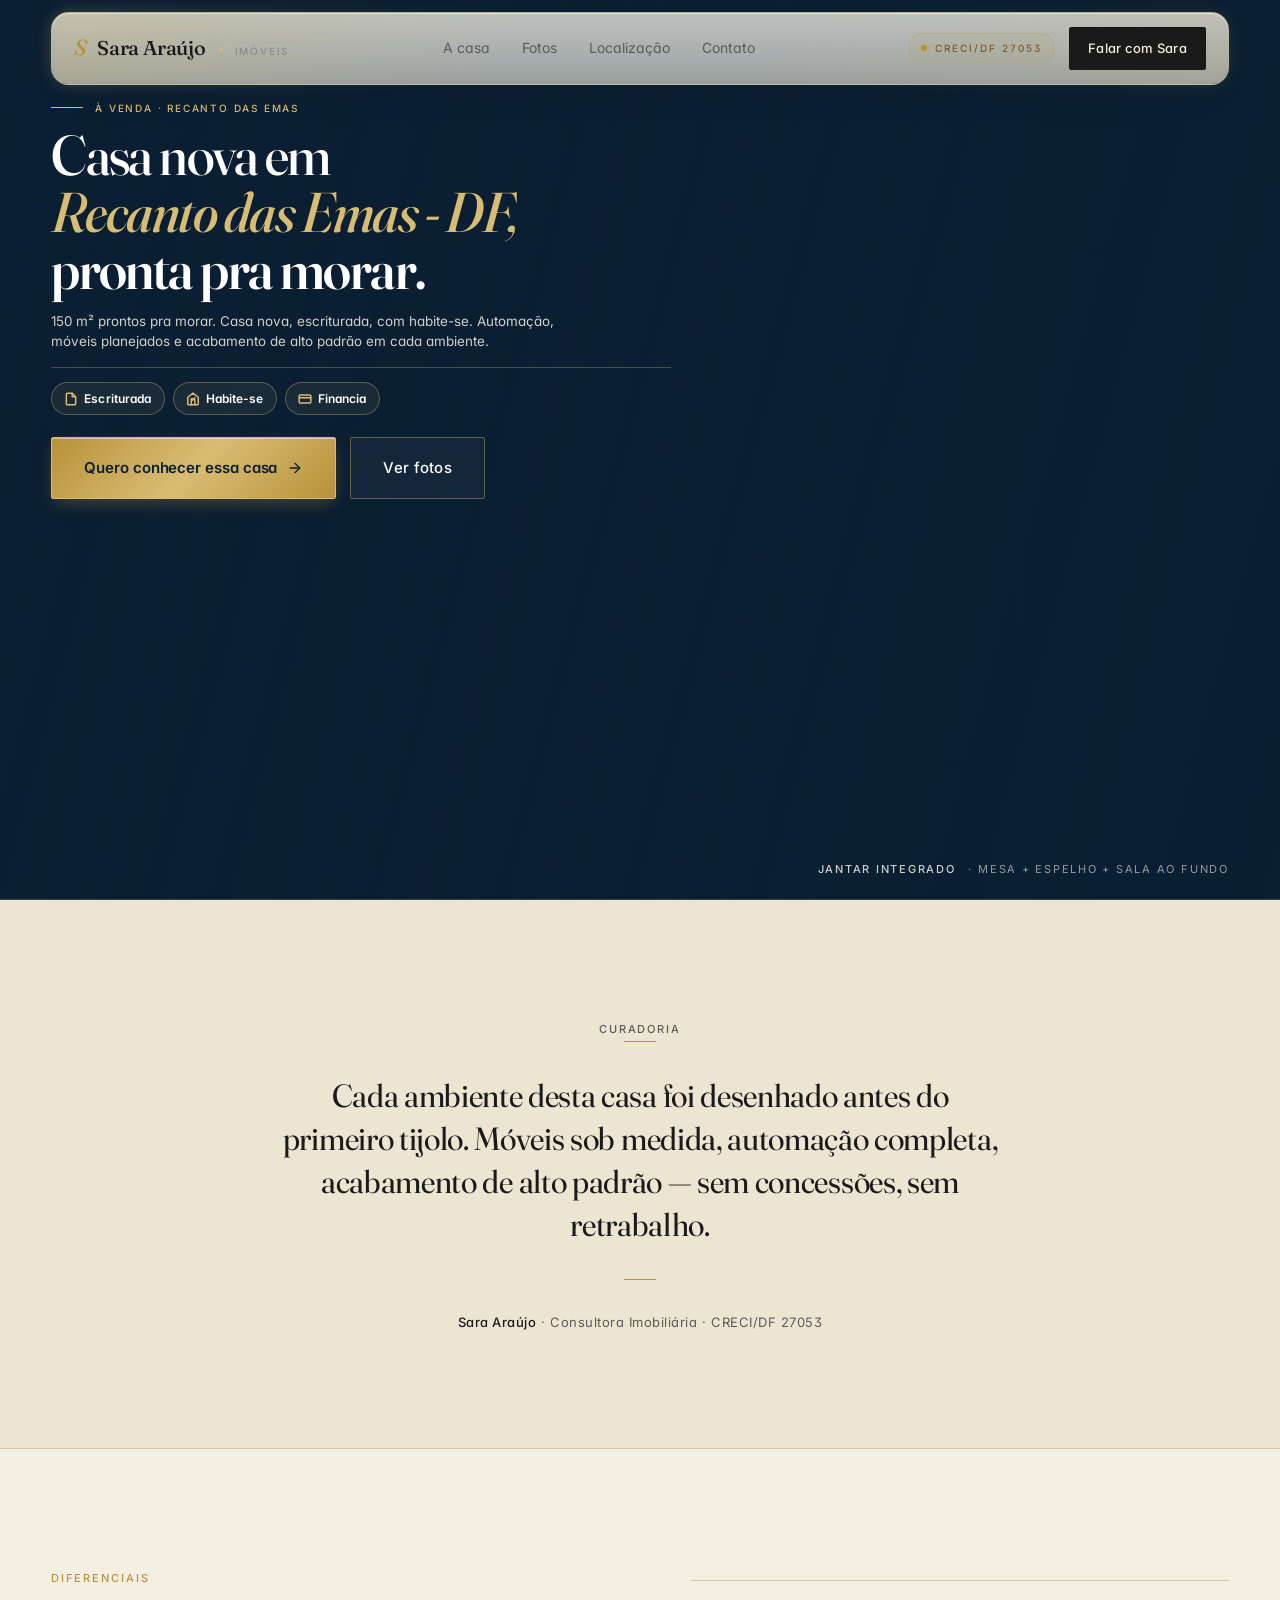
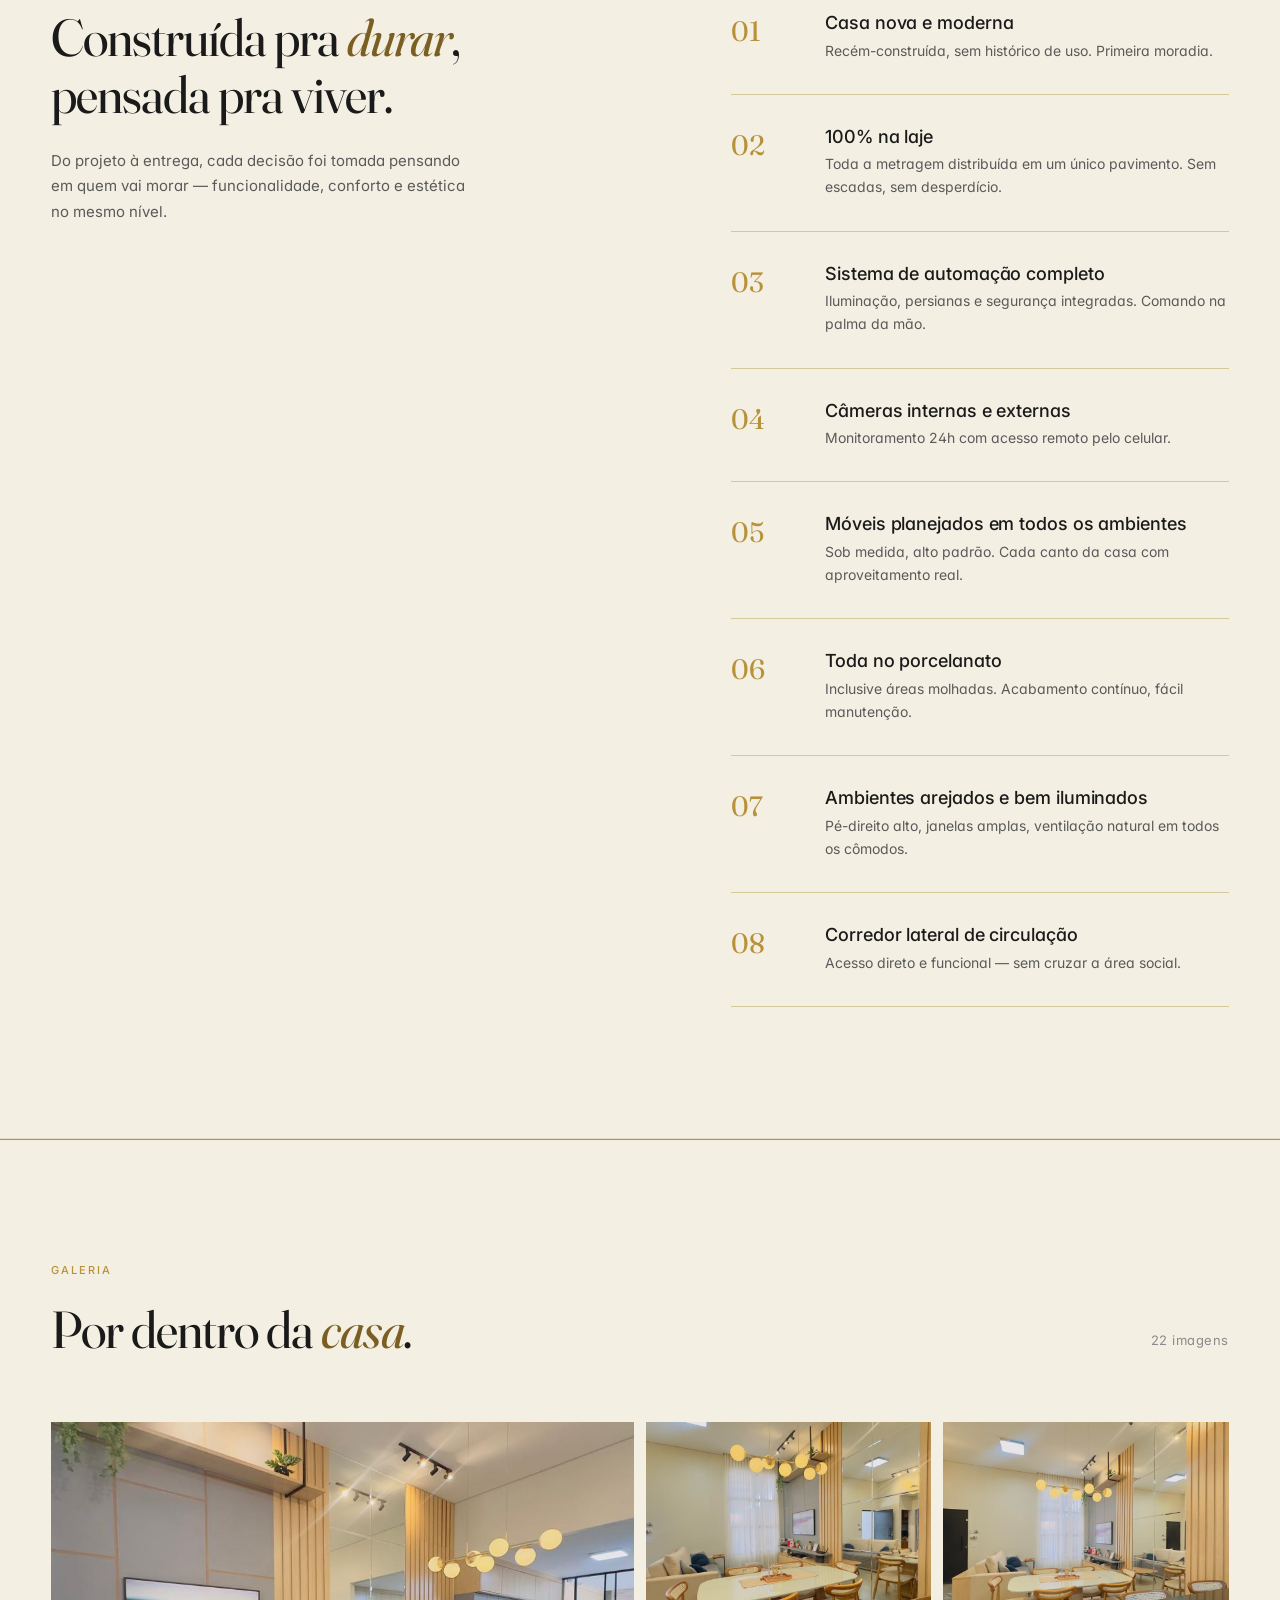
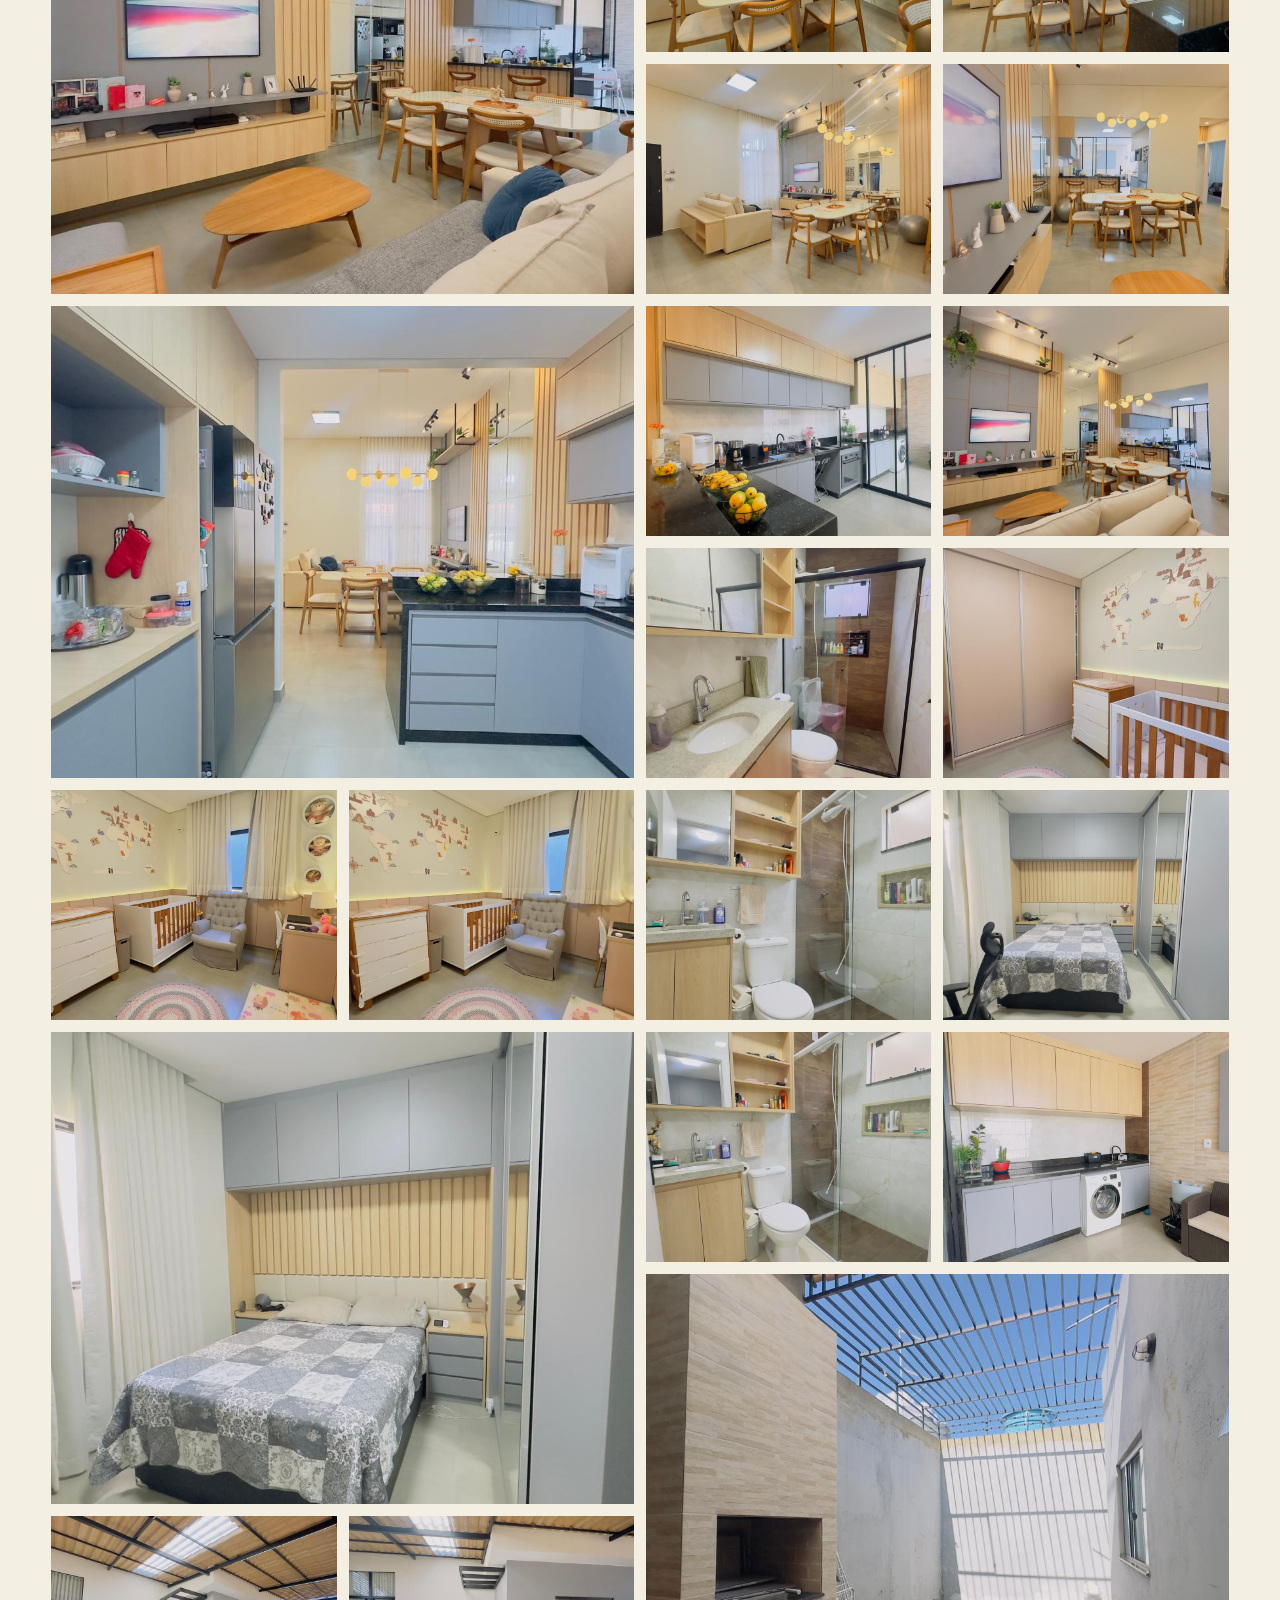
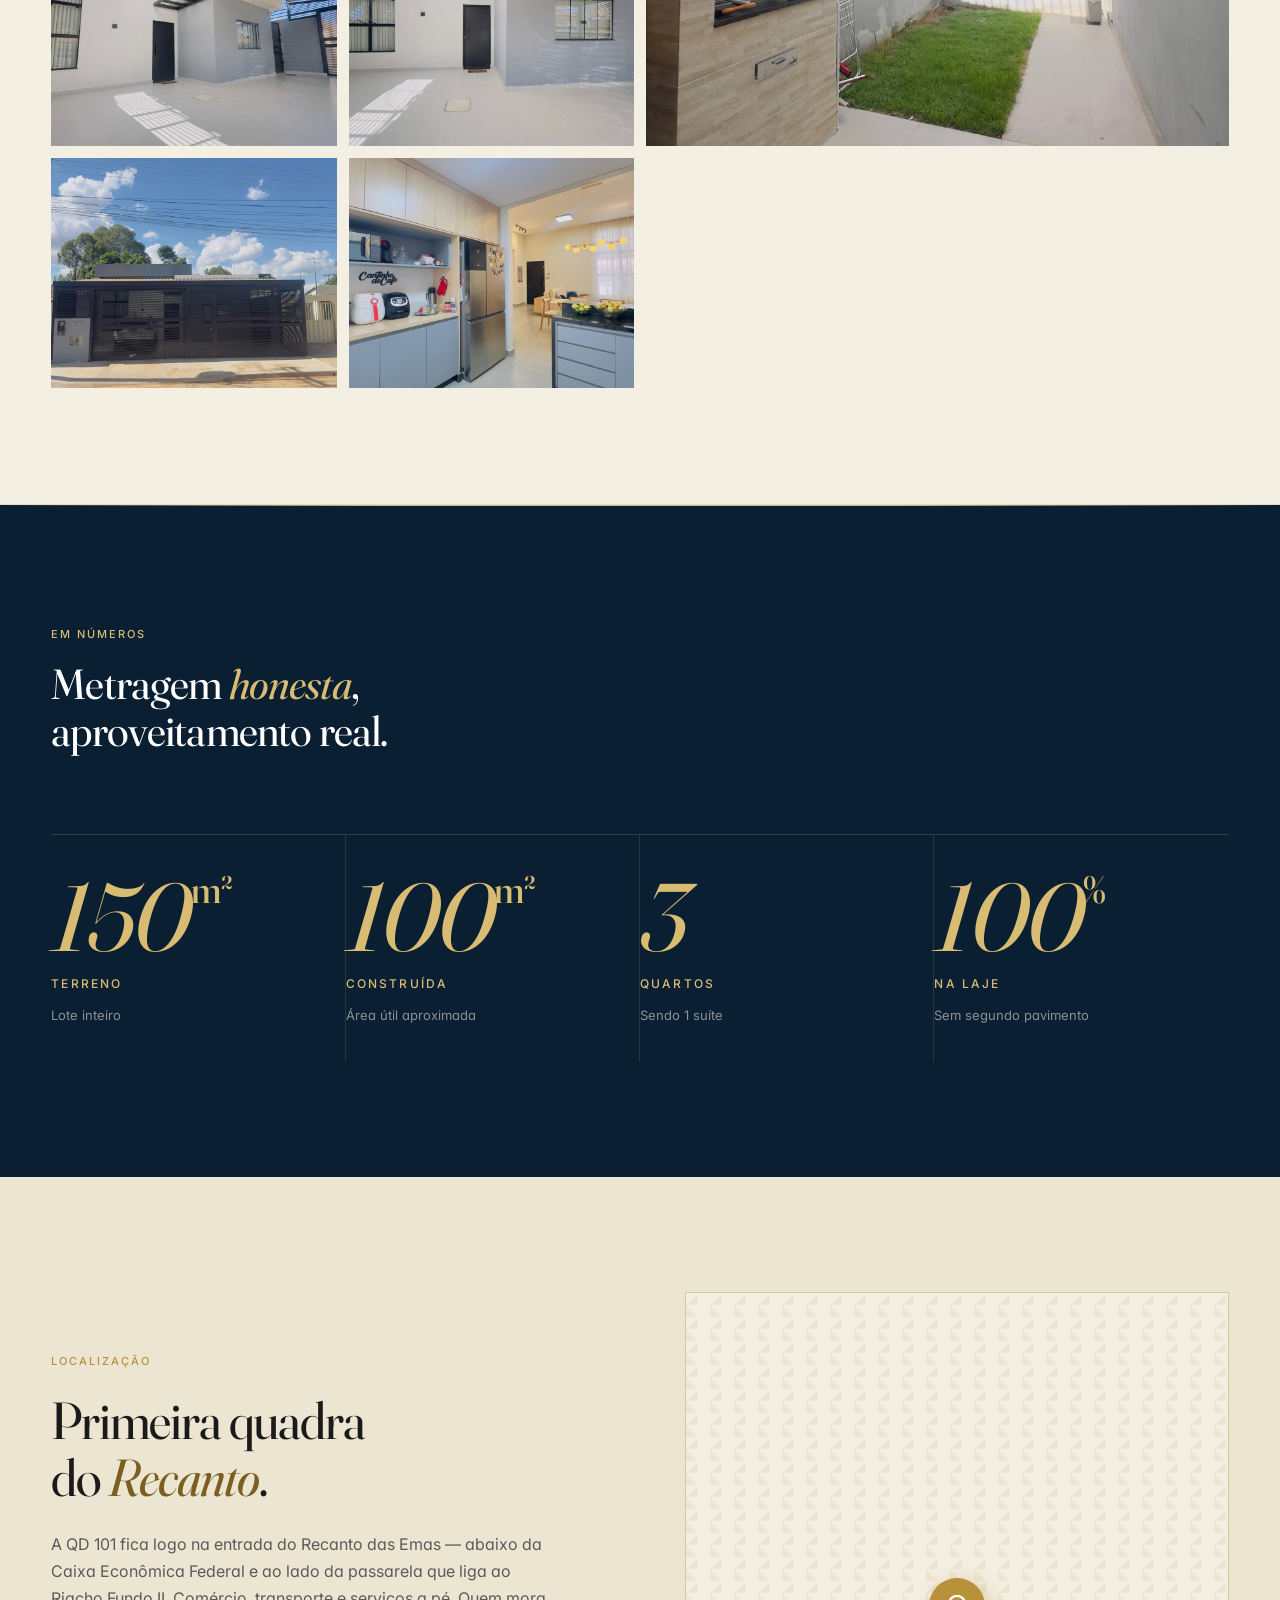
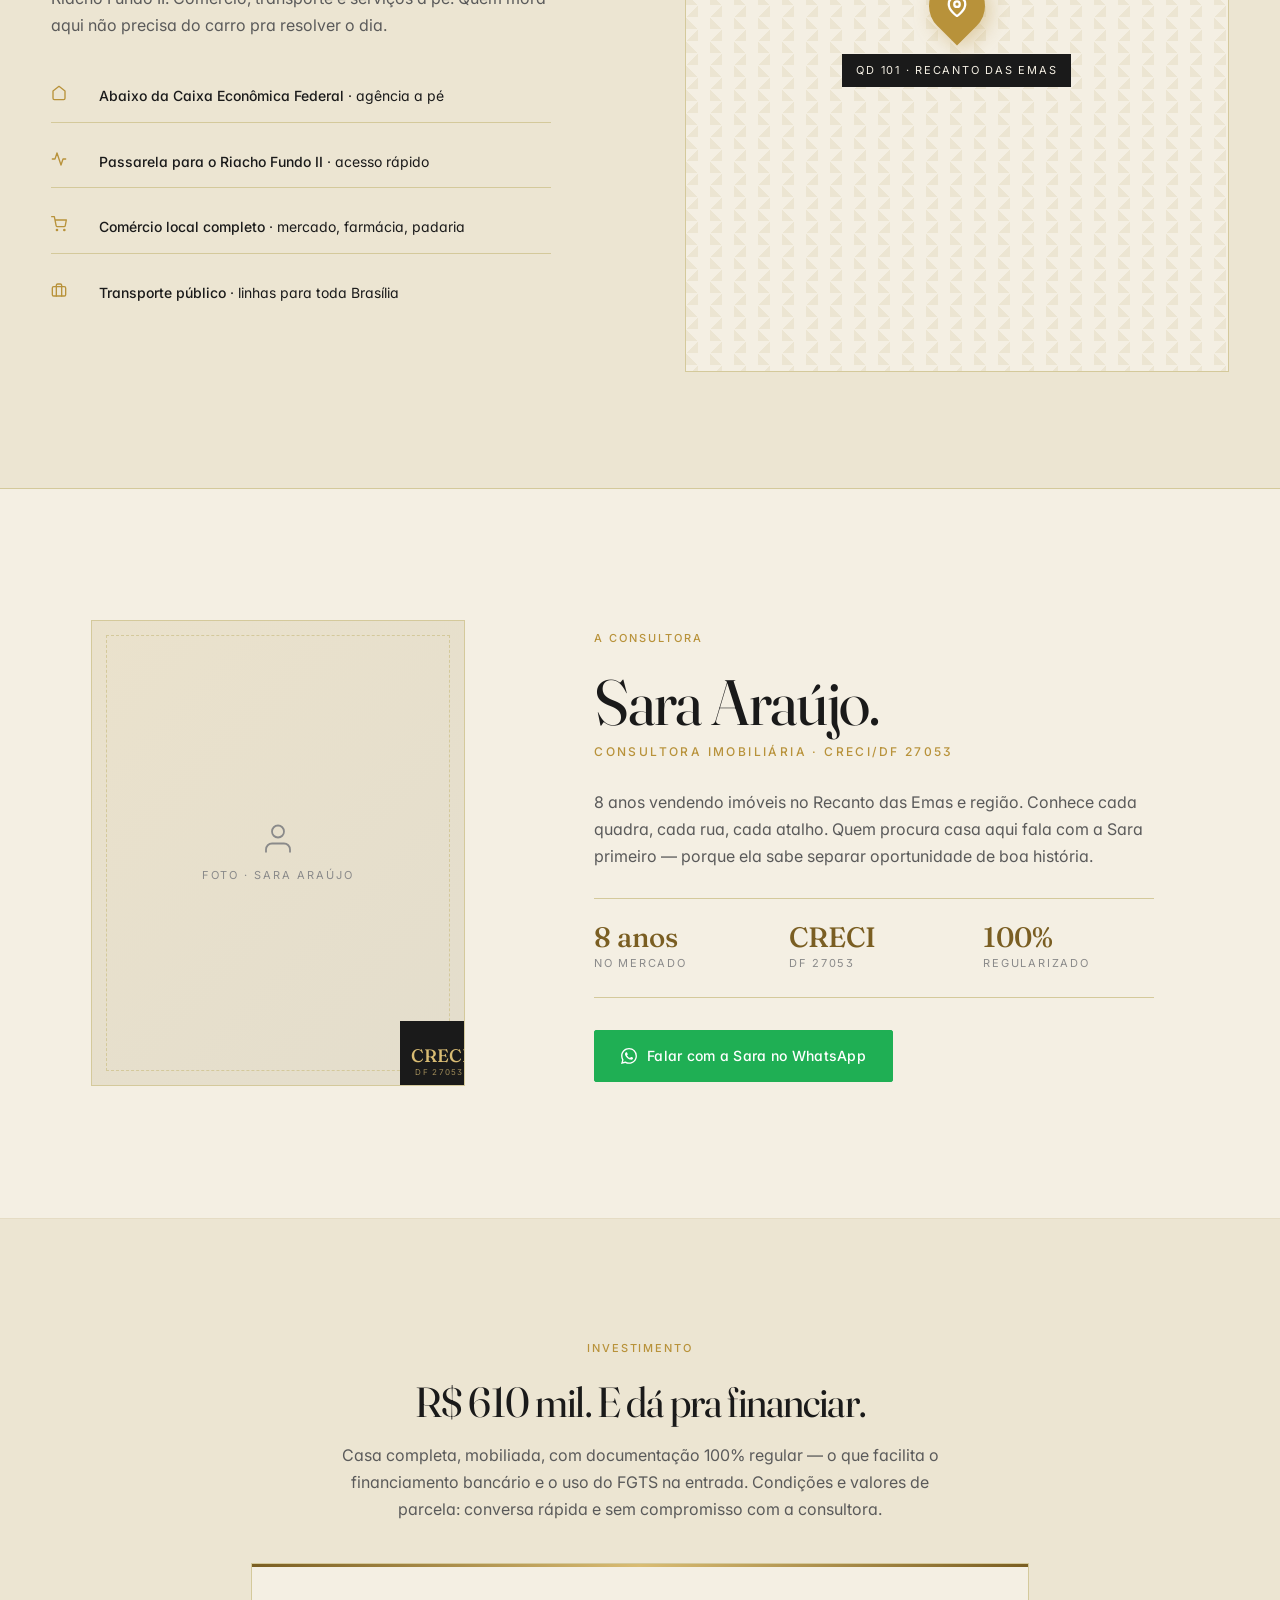
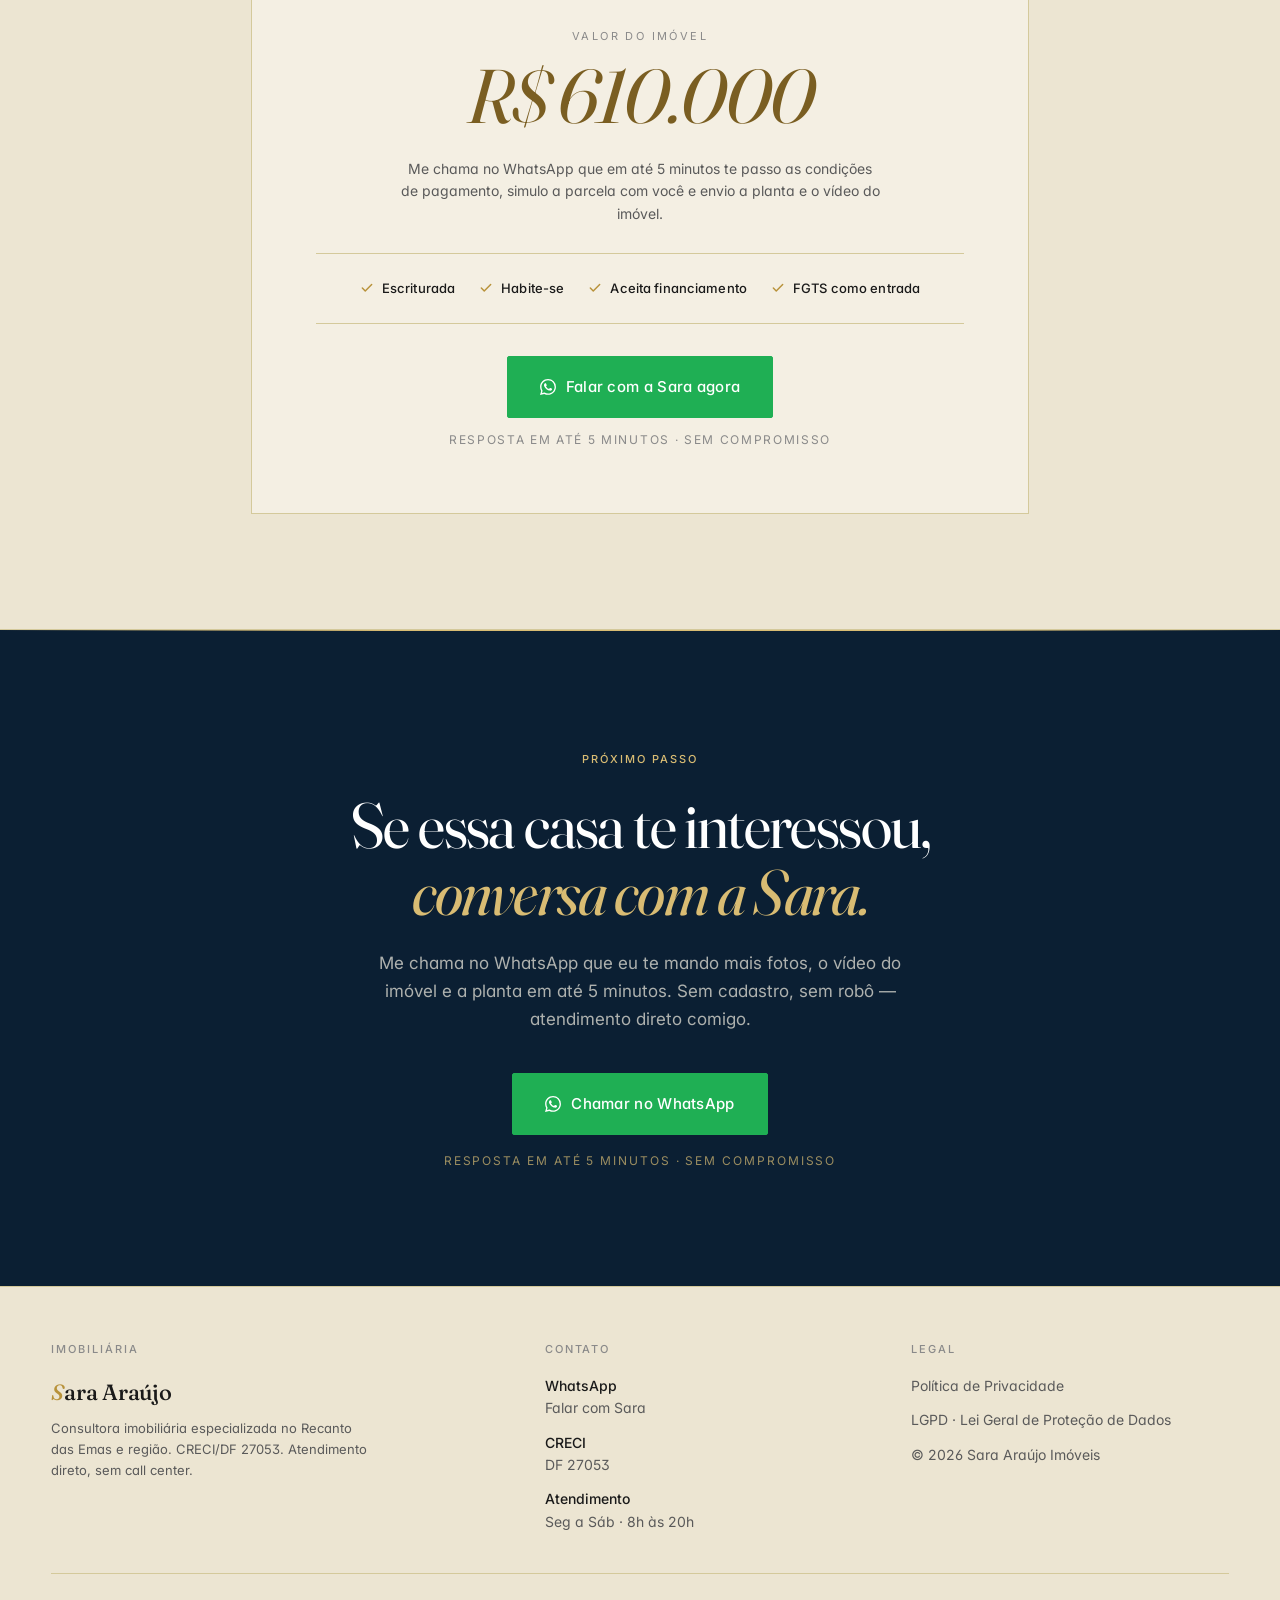
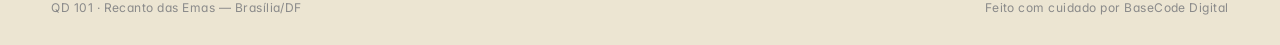
==== commit 61347a71: "feat: preco R$ 610 mil exposto + galeria completa com 22 fotos reais - Secao Investimento: R$ 610.00" ====
--- a/index.html
+++ b/index.html
@@ -5,13 +5,13 @@
   <meta name="viewport" content="width=device-width, initial-scale=1, viewport-fit=cover" />
   <meta name="theme-color" content="#0B1F33" />
 
-  <title>Casa nova à venda · QD 101 Recanto das Emas — DF | Sara Araújo CRECI 27053</title>
+  <title>Casa nova à venda · R$ 610 mil · QD 101 Recanto das Emas — DF | Sara Araújo CRECI 27053</title>
   <meta name="description" content="Casa nova e moderna à venda na QD 101 do Recanto das Emas — DF. 150 m² terreno, 100 m² construída, 3 quartos (1 suíte), toda no porcelanato, com automação e móveis planejados. Escriturada, com habite-se, aceita financiamento." />
 
   <!-- Open Graph -->
   <meta property="og:type" content="website" />
-  <meta property="og:title" content="Casa nova · QD 101 Recanto das Emas — DF" />
-  <meta property="og:description" content="150 m² bem pensados na primeira quadra do Recanto das Emas. Escriturada, com habite-se, aceita financiamento." />
+  <meta property="og:title" content="Casa nova · QD 101 Recanto das Emas — DF · R$ 610 mil" />
+  <meta property="og:description" content="R$ 610 mil. 150 m² na primeira quadra do Recanto das Emas. Escriturada, habite-se, aceita financiamento e FGTS na entrada." />
   <!-- SUBSTITUIR: og-cover.jpg -->
   <meta property="og:image" content="./img/og-cover.jpg" />
   <meta property="og:locale" content="pt_BR" />
@@ -227,39 +227,76 @@
           Por dentro da <em>casa</em>.
         </h2>
       </div>
-      <span class="gallery__count">07 imagens</span>
+      <span class="gallery__count">22 imagens</span>
     </div>
 
     <div class="gallery__grid" id="galleryGrid">
-      <!-- SUBSTITUIR: fotos reais. data-full aponta pro arquivo da imagem em alta resolução. -->
-
-      <!-- GALERIA: 7 fotos narrando a visita (entrar → conviver → descansar → lazer → acabamento → fachada) -->
-      <button class="gallery__item gallery__item--1" data-full="./img/foto-01.jpg" data-caption="Sala de estar · sofá e painel ripado">
-        <img src="./img/foto-01.jpg" alt="Sala de estar com sofá cinza e almofadas douradas" loading="lazy" />
-      </button>
-
-      <button class="gallery__item gallery__item--2" data-full="./img/foto-02.jpg" data-caption="Cozinha · balcão americano">
-        <img src="./img/foto-02.jpg" alt="Cozinha planejada com balcão americano" loading="lazy" />
-      </button>
-
-      <button class="gallery__item gallery__item--3" data-full="./img/foto-03.jpg" data-caption="Suíte · cabeceira com ripado dourado">
-        <img src="./img/foto-03.jpg" alt="Suíte principal com cabeceira de ripado dourado" loading="lazy" />
-      </button>
-
-      <button class="gallery__item gallery__item--4" data-full="./img/foto-04.jpg" data-caption="Suíte · vista com escrivaninha planejada">
-        <img src="./img/foto-04.jpg" alt="Suíte com escrivaninha planejada" loading="lazy" />
-      </button>
-
-      <button class="gallery__item gallery__item--5" data-full="./img/foto-05.jpg" data-caption="Área gourmet · churrasqueira e gramado">
-        <img src="./img/foto-05.jpg" alt="Área gourmet com churrasqueira, gramado e pergolado" loading="lazy" />
-      </button>
-
-      <button class="gallery__item gallery__item--6" data-full="./img/foto-06.jpg" data-caption="Banheiro · box de vidro e nichos">
-        <img src="./img/foto-06.jpg" alt="Banheiro com box de vidro e nichos planejados" loading="lazy" />
-      </button>
-
-      <button class="gallery__item gallery__item--7" data-full="./img/foto-07.jpg" data-caption="Fachada · portão preto e pergolado">
-        <img src="./img/foto-07.jpg" alt="Fachada externa com portão preto e pergolado" loading="lazy" />
+      <!-- GALERIA: 22 fotos reais na ordem enviada, narrando a visita completa. -->
+      <button class="gallery__item gallery__item--feature" data-full="./img/foto-01.jpg" data-caption="Sala de estar · painel ripado e home">
+        <img src="./img/foto-01.jpg" alt="Sala de estar com painel ripado e home" loading="lazy" />
+      </button>
+      <button class="gallery__item" data-full="./img/foto-02.jpg" data-caption="Sala de jantar · mesa e pendente">
+        <img src="./img/foto-02.jpg" alt="Sala de jantar com mesa e luminária pendente" loading="lazy" />
+      </button>
+      <button class="gallery__item" data-full="./img/foto-03.jpg" data-caption="Área integrada · estar e jantar">
+        <img src="./img/foto-03.jpg" alt="Área integrada de estar e jantar" loading="lazy" />
+      </button>
+      <button class="gallery__item" data-full="./img/foto-04.jpg" data-caption="Living · sofá e jantar">
+        <img src="./img/foto-04.jpg" alt="Living com sofá e mesa de jantar" loading="lazy" />
+      </button>
+      <button class="gallery__item" data-full="./img/foto-05.jpg" data-caption="Estar · jantar · cozinha ao fundo">
+        <img src="./img/foto-05.jpg" alt="Estar e jantar com cozinha ao fundo" loading="lazy" />
+      </button>
+      <button class="gallery__item gallery__item--feature" data-full="./img/foto-06.jpg" data-caption="Cozinha · bancada e planejados">
+        <img src="./img/foto-06.jpg" alt="Cozinha planejada com bancada" loading="lazy" />
+      </button>
+      <button class="gallery__item" data-full="./img/foto-07.jpg" data-caption="Cozinha · ilha gourmet">
+        <img src="./img/foto-07.jpg" alt="Cozinha com ilha gourmet" loading="lazy" />
+      </button>
+      <button class="gallery__item" data-full="./img/foto-08.jpg" data-caption="Sala · home e espelho">
+        <img src="./img/foto-08.jpg" alt="Sala com painel home e espelho" loading="lazy" />
+      </button>
+      <button class="gallery__item" data-full="./img/foto-09.jpg" data-caption="Banheiro social · box de vidro">
+        <img src="./img/foto-09.jpg" alt="Banheiro social com box de vidro" loading="lazy" />
+      </button>
+      <button class="gallery__item" data-full="./img/foto-10.jpg" data-caption="Quarto · guarda-roupa planejado">
+        <img src="./img/foto-10.jpg" alt="Quarto com guarda-roupa planejado" loading="lazy" />
+      </button>
+      <button class="gallery__item" data-full="./img/foto-11.jpg" data-caption="Quarto · dormitório planejado">
+        <img src="./img/foto-11.jpg" alt="Quarto dormitório planejado" loading="lazy" />
+      </button>
+      <button class="gallery__item" data-full="./img/foto-12.jpg" data-caption="Quarto · planejados">
+        <img src="./img/foto-12.jpg" alt="Quarto com armários planejados" loading="lazy" />
+      </button>
+      <button class="gallery__item" data-full="./img/foto-13.jpg" data-caption="Banheiro · nichos e box">
+        <img src="./img/foto-13.jpg" alt="Banheiro com nichos e box" loading="lazy" />
+      </button>
+      <button class="gallery__item gallery__item--feature" data-full="./img/foto-14.jpg" data-caption="Suíte · cabeceira ripada">
+        <img src="./img/foto-14.jpg" alt="Suíte principal com cabeceira ripada" loading="lazy" />
+      </button>
+      <button class="gallery__item" data-full="./img/foto-15.jpg" data-caption="Suíte · home office">
+        <img src="./img/foto-15.jpg" alt="Suíte com home office" loading="lazy" />
+      </button>
+      <button class="gallery__item" data-full="./img/foto-16.jpg" data-caption="Lavabo · espelho e pia">
+        <img src="./img/foto-16.jpg" alt="Lavabo com espelho e pia" loading="lazy" />
+      </button>
+      <button class="gallery__item" data-full="./img/foto-17.jpg" data-caption="Área de serviço · lavanderia">
+        <img src="./img/foto-17.jpg" alt="Área de serviço com lavanderia" loading="lazy" />
+      </button>
+      <button class="gallery__item gallery__item--feature" data-full="./img/foto-18.jpg" data-caption="Área gourmet · churrasqueira">
+        <img src="./img/foto-18.jpg" alt="Área gourmet com churrasqueira e gramado" loading="lazy" />
+      </button>
+      <button class="gallery__item" data-full="./img/foto-19.jpg" data-caption="Espaço gourmet · cobertura">
+        <img src="./img/foto-19.jpg" alt="Espaço gourmet com cobertura" loading="lazy" />
+      </button>
+      <button class="gallery__item" data-full="./img/foto-20.jpg" data-caption="Área externa · quintal">
+        <img src="./img/foto-20.jpg" alt="Área externa com quintal" loading="lazy" />
+      </button>
+      <button class="gallery__item" data-full="./img/foto-21.jpg" data-caption="Fachada · portão de alumínio">
+        <img src="./img/foto-21.jpg" alt="Fachada com portão de alumínio preto" loading="lazy" />
+      </button>
+      <button class="gallery__item" data-full="./img/foto-22.jpg" data-caption="Cozinha · planejados">
+        <img src="./img/foto-22.jpg" alt="Cozinha com planejados cinza" loading="lazy" />
       </button>
     </div>
   </section>
@@ -410,20 +447,20 @@
     <div class="price__inner">
       <span class="eyebrow reveal">Investimento</span>
       <h2 class="price__title reveal">
-        Valor sob consulta com a <em>corretora</em>.
+        R$ 610 mil. E dá pra financiar.
       </h2>
       <p class="price__lead reveal">
-        Por política da imobiliária e respeito ao proprietário, o valor é informado
-        diretamente pela consultora — em conversa rápida, sem compromisso.
-        Documentação 100% regular: você consegue financiar pelo banco.
+        Casa completa, mobiliada, com documentação 100% regular — o que facilita
+        o financiamento bancário e o uso do FGTS na entrada. Condições e valores
+        de parcela: conversa rápida e sem compromisso com a consultora.
       </p>
 
       <div class="price__card reveal">
-        <div class="price__label">Condição comercial</div>
-        <div class="price__value"><em>Consultar valor</em></div>
+        <div class="price__label">Valor do imóvel</div>
+        <div class="price__value"><em>R$ 610.000</em></div>
         <p class="price__note">
-          Me chama no WhatsApp que em até 5 minutos te passo o valor, as condições
-          de pagamento e te envio a planta e o vídeo do imóvel.
+          Me chama no WhatsApp que em até 5 minutos te passo as condições de
+          pagamento, simulo a parcela com você e envio a planta e o vídeo do imóvel.
         </p>
 
         <div class="price__docs">
--- a/css/styles.css
+++ b/css/styles.css
@@ -52,8 +52,12 @@
 html {
   scroll-behavior: smooth;
   -webkit-text-size-adjust: 100%;
-  /* CRÍTICO mobile: nunca deixa a página "vazar" pra fora do viewport */
+  /* CRÍTICO mobile: nunca deixa a página "vazar" pra fora do viewport.
+     overflow-x: clip (não hidden!) — hidden no html quebra position:fixed
+     nos navegadores mobile (header some no load). clip bloqueia o overflow
+     sem virar scroll container. hidden fica como fallback p/ browsers velhos. */
   overflow-x: hidden;
+  overflow-x: clip;
   max-width: 100vw;
 }
 body {
@@ -66,8 +70,10 @@
   -webkit-font-smoothing: antialiased;
   -moz-osx-font-smoothing: grayscale;
   font-feature-settings: 'ss01' on, 'cv11' on;
-  /* Reforço contra overflow horizontal */
+  /* Reforço contra overflow horizontal — clip vence, hidden é fallback.
+     (hidden no body também pode atrapalhar o repaint do header fixed no iOS) */
   overflow-x: hidden;
+  overflow-x: clip;
   max-width: 100vw;
   position: relative;
 }
@@ -440,37 +446,37 @@
   will-change: opacity, transform;
 }
 /* Cada slide recebe um delay diferente pra criar o efeito cross-fade contínuo.
-   4 fotos × 6s = 24s de ciclo.
-   Ken Burns: zoom de 1.0 → 1.18 em cada foto.
-   Cross-fade acontece nos ~10% finais de cada ciclo. */
+   4 fotos × 4s = 16s de ciclo (transição mais ágil).
+   Ken Burns: zoom de 1.0 → 1.32 em cada foto (mais intenso).
+   Cross-fade acontece nos ~12% finais de cada ciclo. */
 .hero__slide:nth-child(1) {
   background-image: url('../img/hero-01.jpg');
-  animation: heroFade 24s ease-in-out infinite;
+  animation: heroFade 16s ease-in-out infinite;
   animation-delay: 0s;
 }
 .hero__slide:nth-child(2) {
   background-image: url('../img/hero-02.jpg');
-  animation: heroFade 24s ease-in-out infinite;
-  animation-delay: 6s;
+  animation: heroFade 16s ease-in-out infinite;
+  animation-delay: 4s;
 }
 .hero__slide:nth-child(3) {
   background-image: url('../img/hero-03.jpg');
-  animation: heroFade 24s ease-in-out infinite;
-  animation-delay: 12s;
+  animation: heroFade 16s ease-in-out infinite;
+  animation-delay: 8s;
 }
 .hero__slide:nth-child(4) {
   background-image: url('../img/hero-04.jpg');
-  animation: heroFade 24s ease-in-out infinite;
-  animation-delay: 18s;
+  animation: heroFade 16s ease-in-out infinite;
+  animation-delay: 12s;
 }
 /* Keyframes do cross-fade + Ken Burns.
-   Permanente: zoom de 1.0 → 1.18 em 6s (Ken Burns perceptível).
+   Permanente: zoom de 1.0 → 1.32 em 4s (Ken Burns intenso).
    Fade: opacity 0 → 1 no início, 1 → 0 no final. */
 @keyframes heroFade {
   0%   { opacity: 0; transform: scale(1.0); }
-  6%   { opacity: 1; transform: scale(1.02); }
-  94%  { opacity: 1; transform: scale(1.18); }
-  100% { opacity: 0; transform: scale(1.18); }
+  10%  { opacity: 1; transform: scale(1.03); }
+  88%  { opacity: 1; transform: scale(1.32); }
+  100% { opacity: 0; transform: scale(1.32); }
 }
 
 .hero__bg::after {
@@ -940,7 +946,8 @@
 .gallery__grid {
   display: grid;
   grid-template-columns: repeat(4, 1fr);
-  grid-template-rows: 240px 240px 240px;
+  grid-auto-rows: 230px;
+  grid-auto-flow: dense;
   gap: 12px;
   max-width: var(--container);
   margin: 0 auto;
@@ -954,13 +961,8 @@
   transition: opacity 0.4s var(--ease);
 }
 .gallery__item:hover { opacity: 0.92; }
-.gallery__item--1 { grid-column: span 2; grid-row: span 2; }
-.gallery__item--2 { grid-column: span 1; grid-row: span 1; }
-.gallery__item--3 { grid-column: span 1; grid-row: span 1; }
-.gallery__item--4 { grid-column: span 1; grid-row: span 1; }
-.gallery__item--5 { grid-column: span 2; grid-row: span 1; }
-.gallery__item--6 { grid-column: span 1; grid-row: span 1; }
-.gallery__item--7 { grid-column: span 4; grid-row: span 1; height: 280px; }
+/* Fotos destaque ocupam célula dupla — cria ritmo editorial no mosaico */
+.gallery__item--feature { grid-column: span 2; grid-row: span 2; }
 
 .gallery__placeholder {
   position: absolute;
@@ -1016,9 +1018,7 @@
     aspect-ratio: 4 / 5;
     scroll-snap-align: center;
   }
-  .gallery__item--1, .gallery__item--2, .gallery__item--3,
-  .gallery__item--4, .gallery__item--5, .gallery__item--6,
-  .gallery__item--7 { grid-column: auto; grid-row: auto; height: auto; }
+  .gallery__item--feature { grid-column: auto; grid-row: auto; height: auto; }
 }
 
 /* ============== LIGHTBOX ============== */
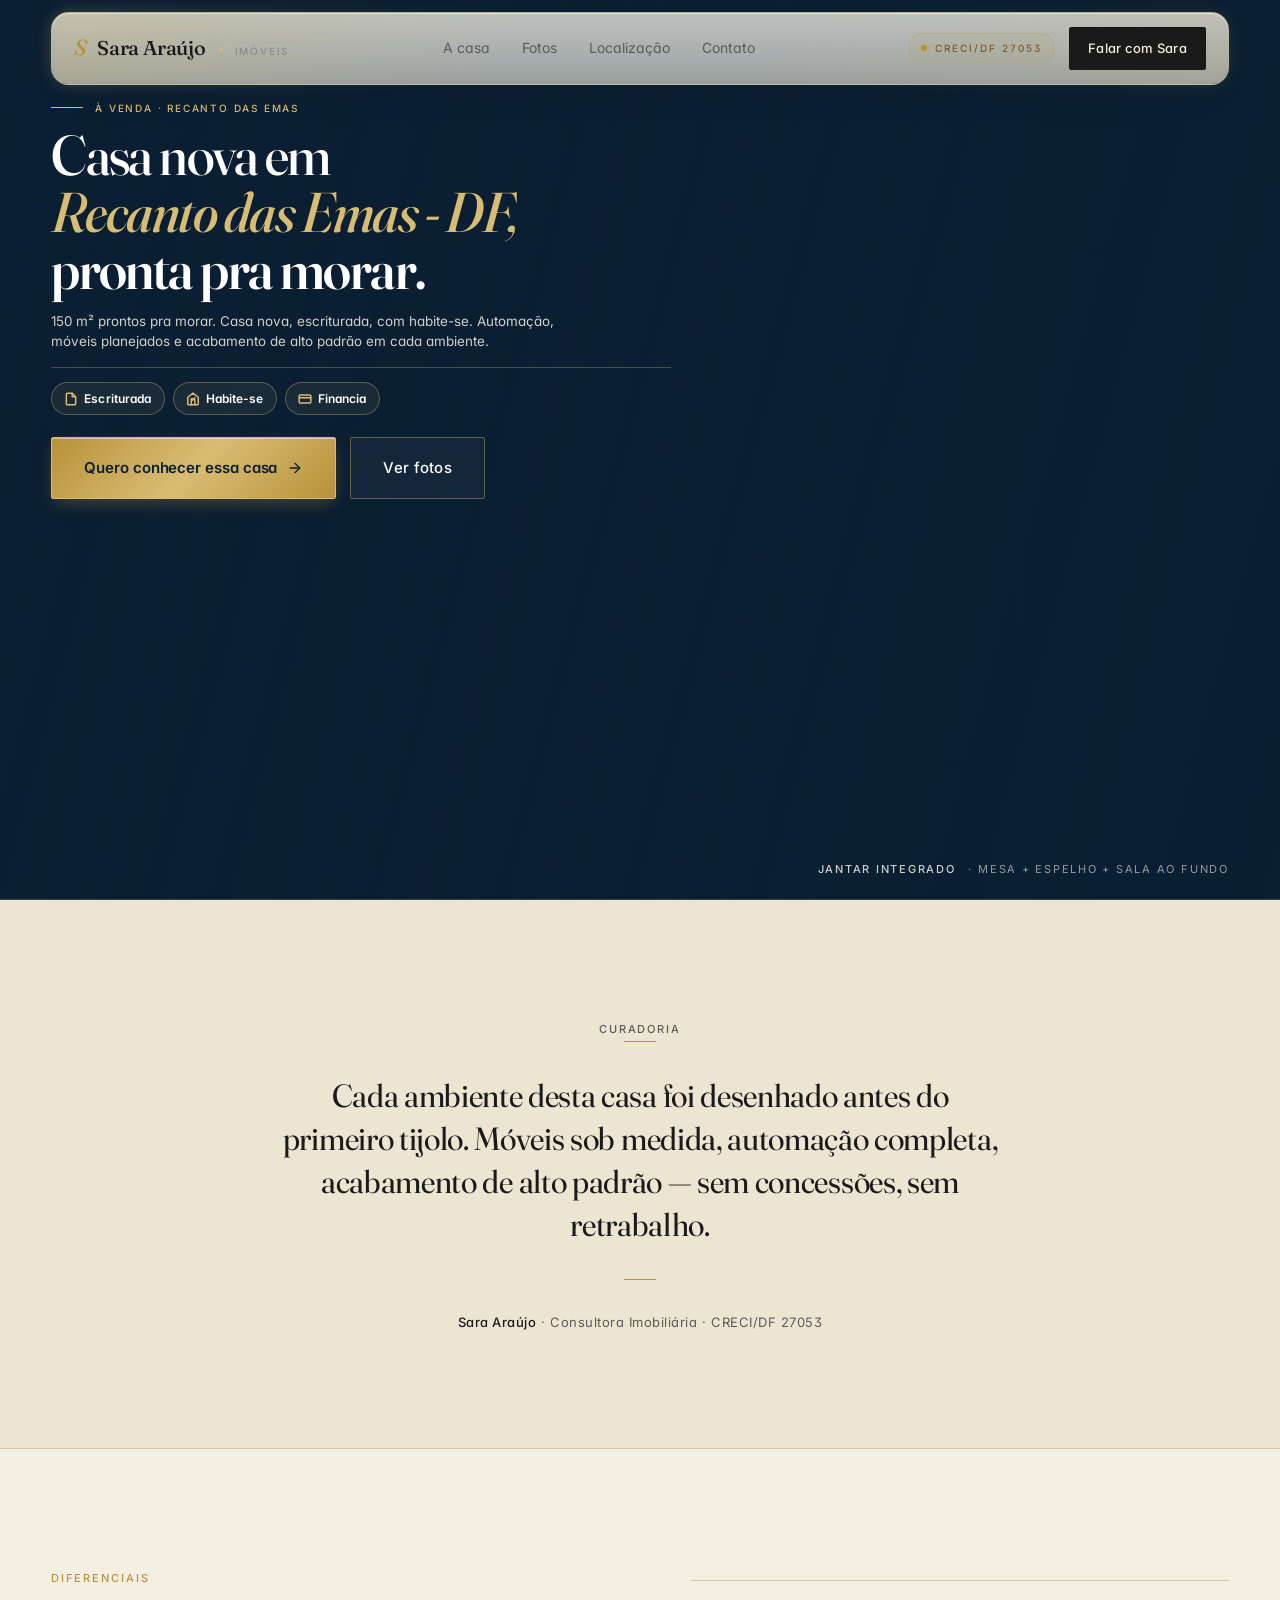
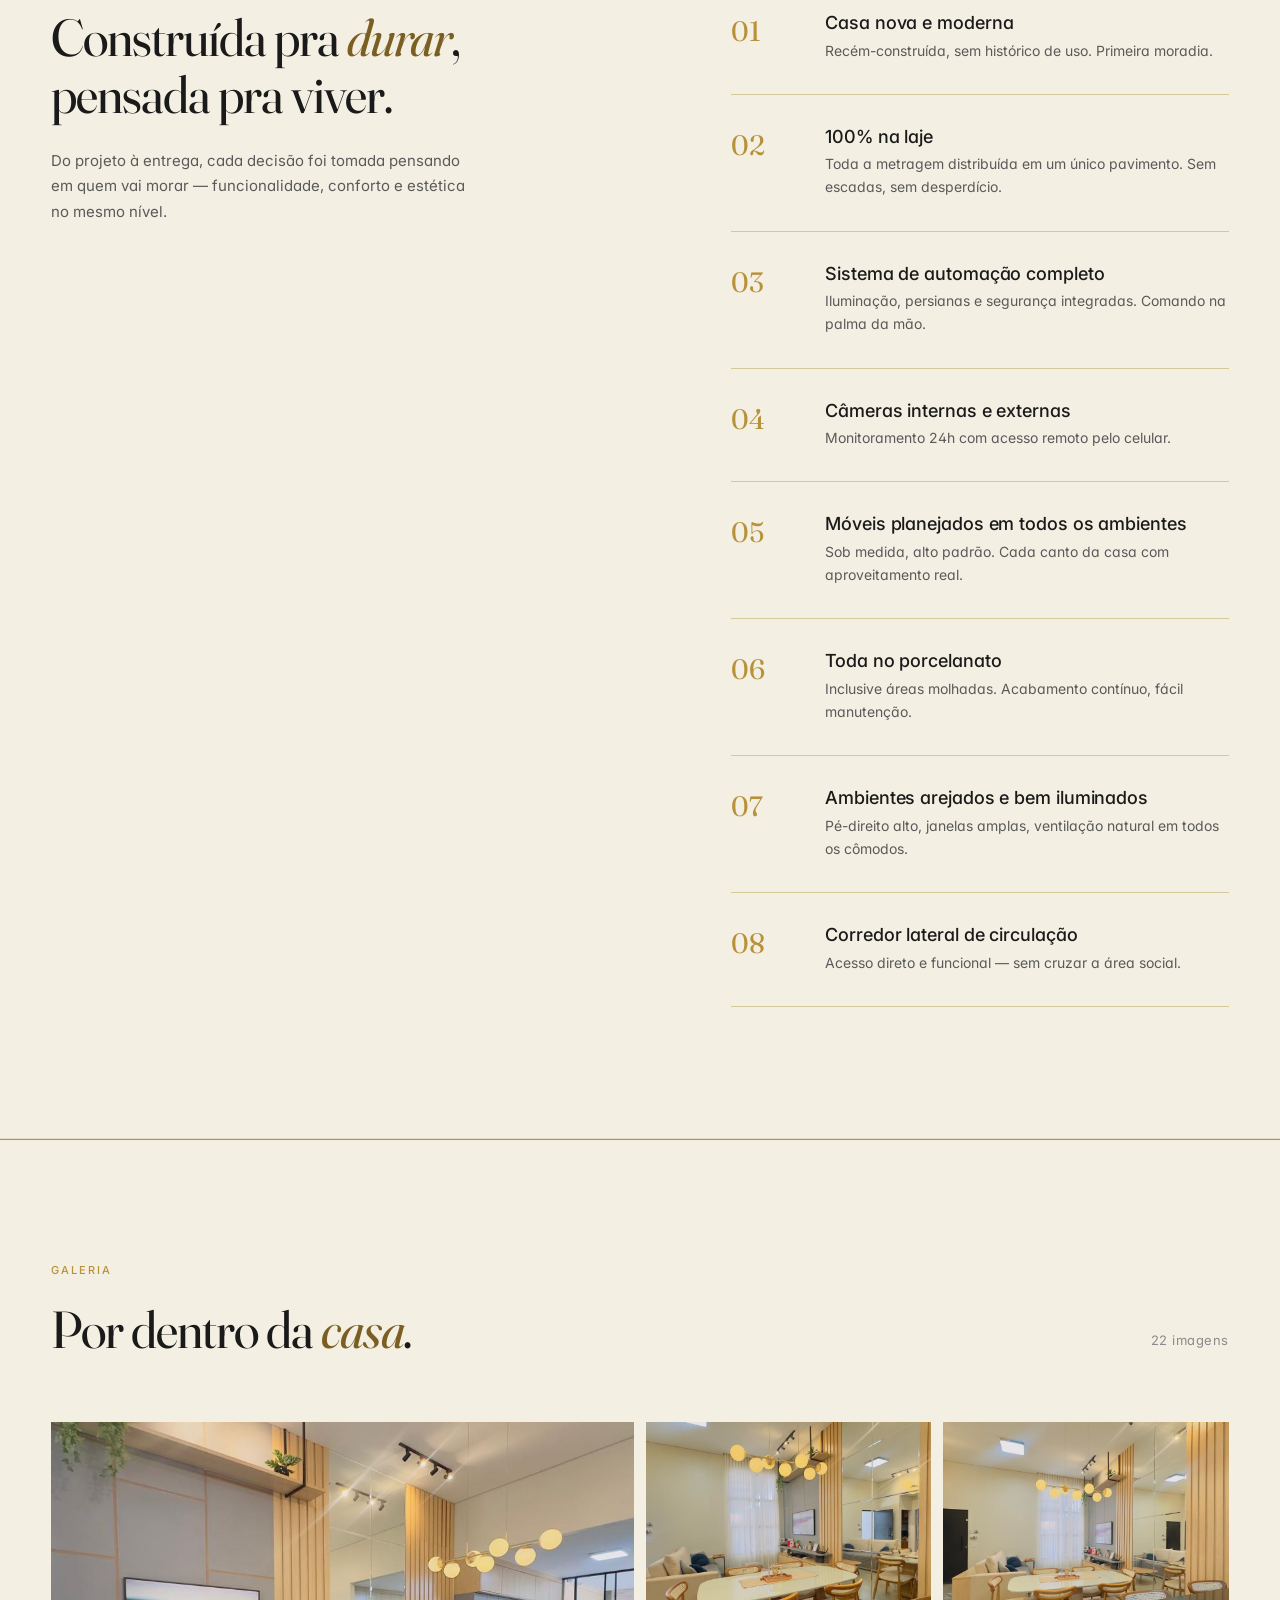
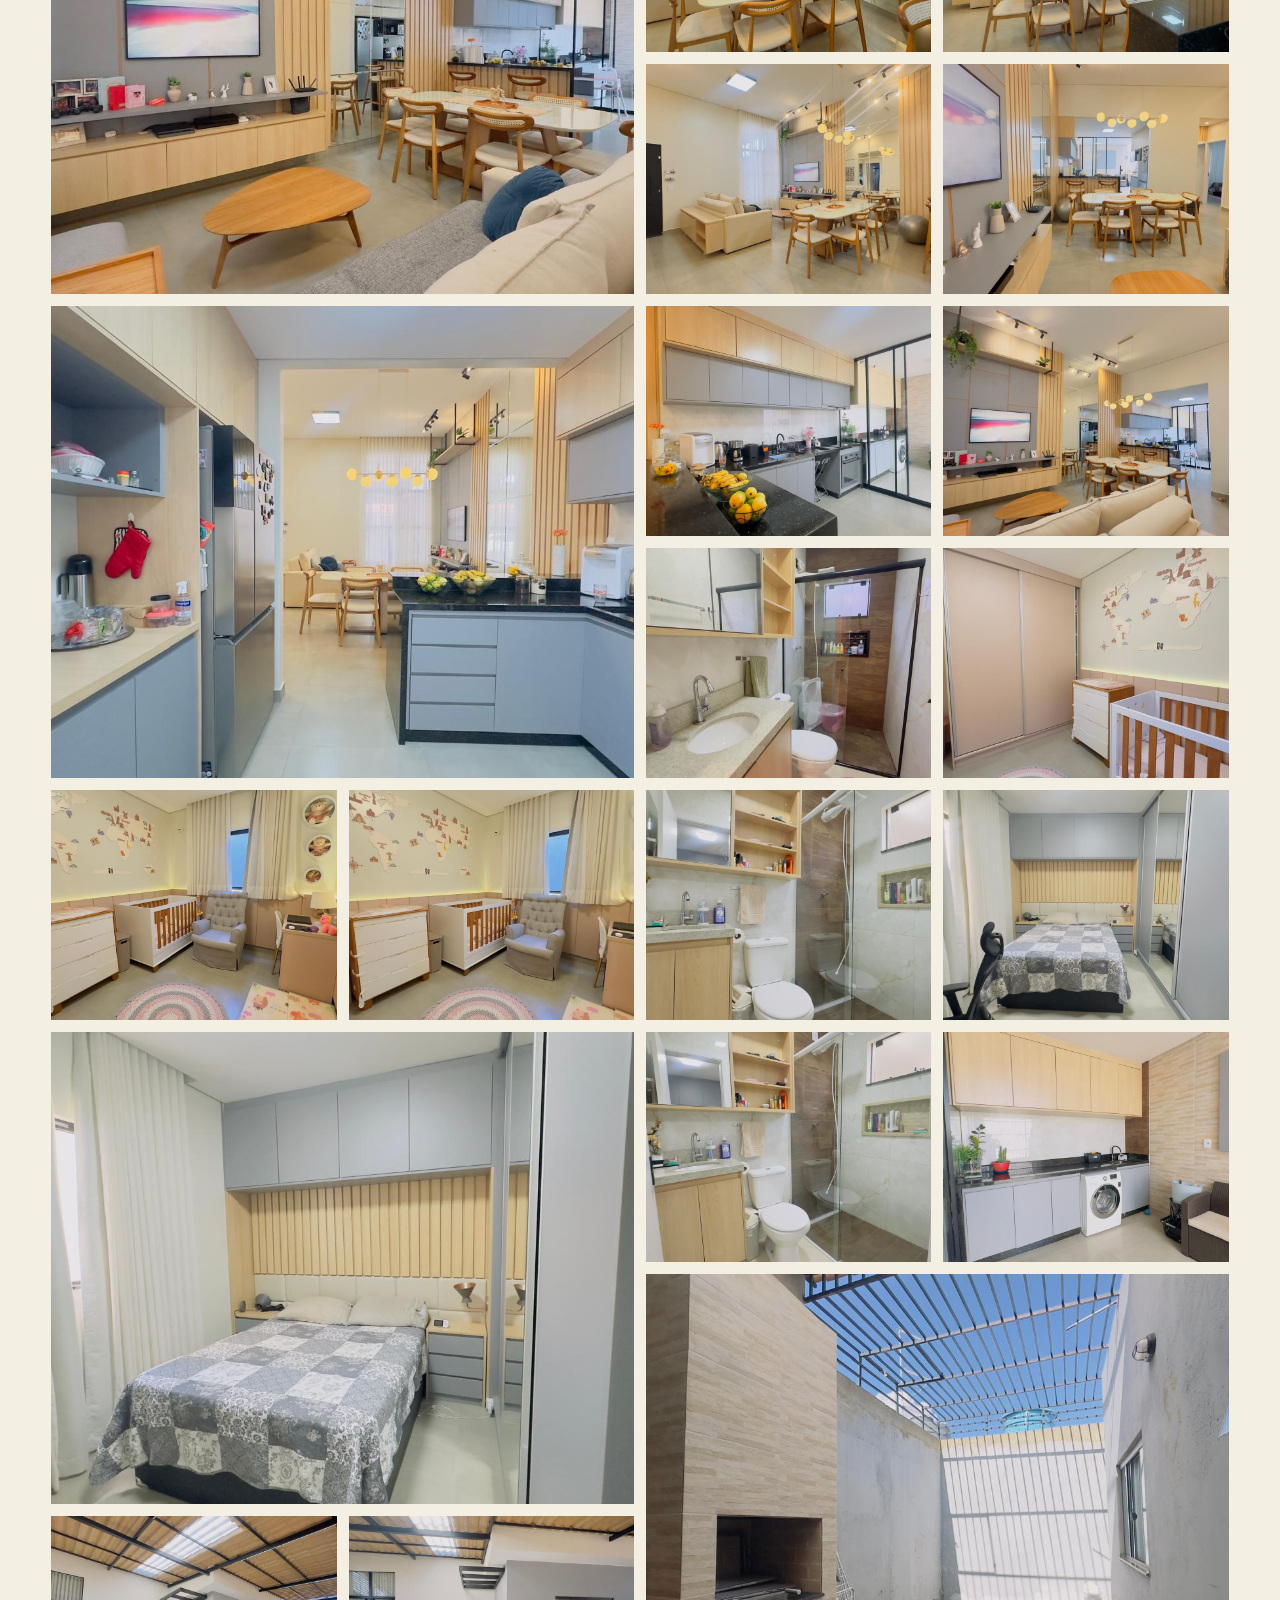
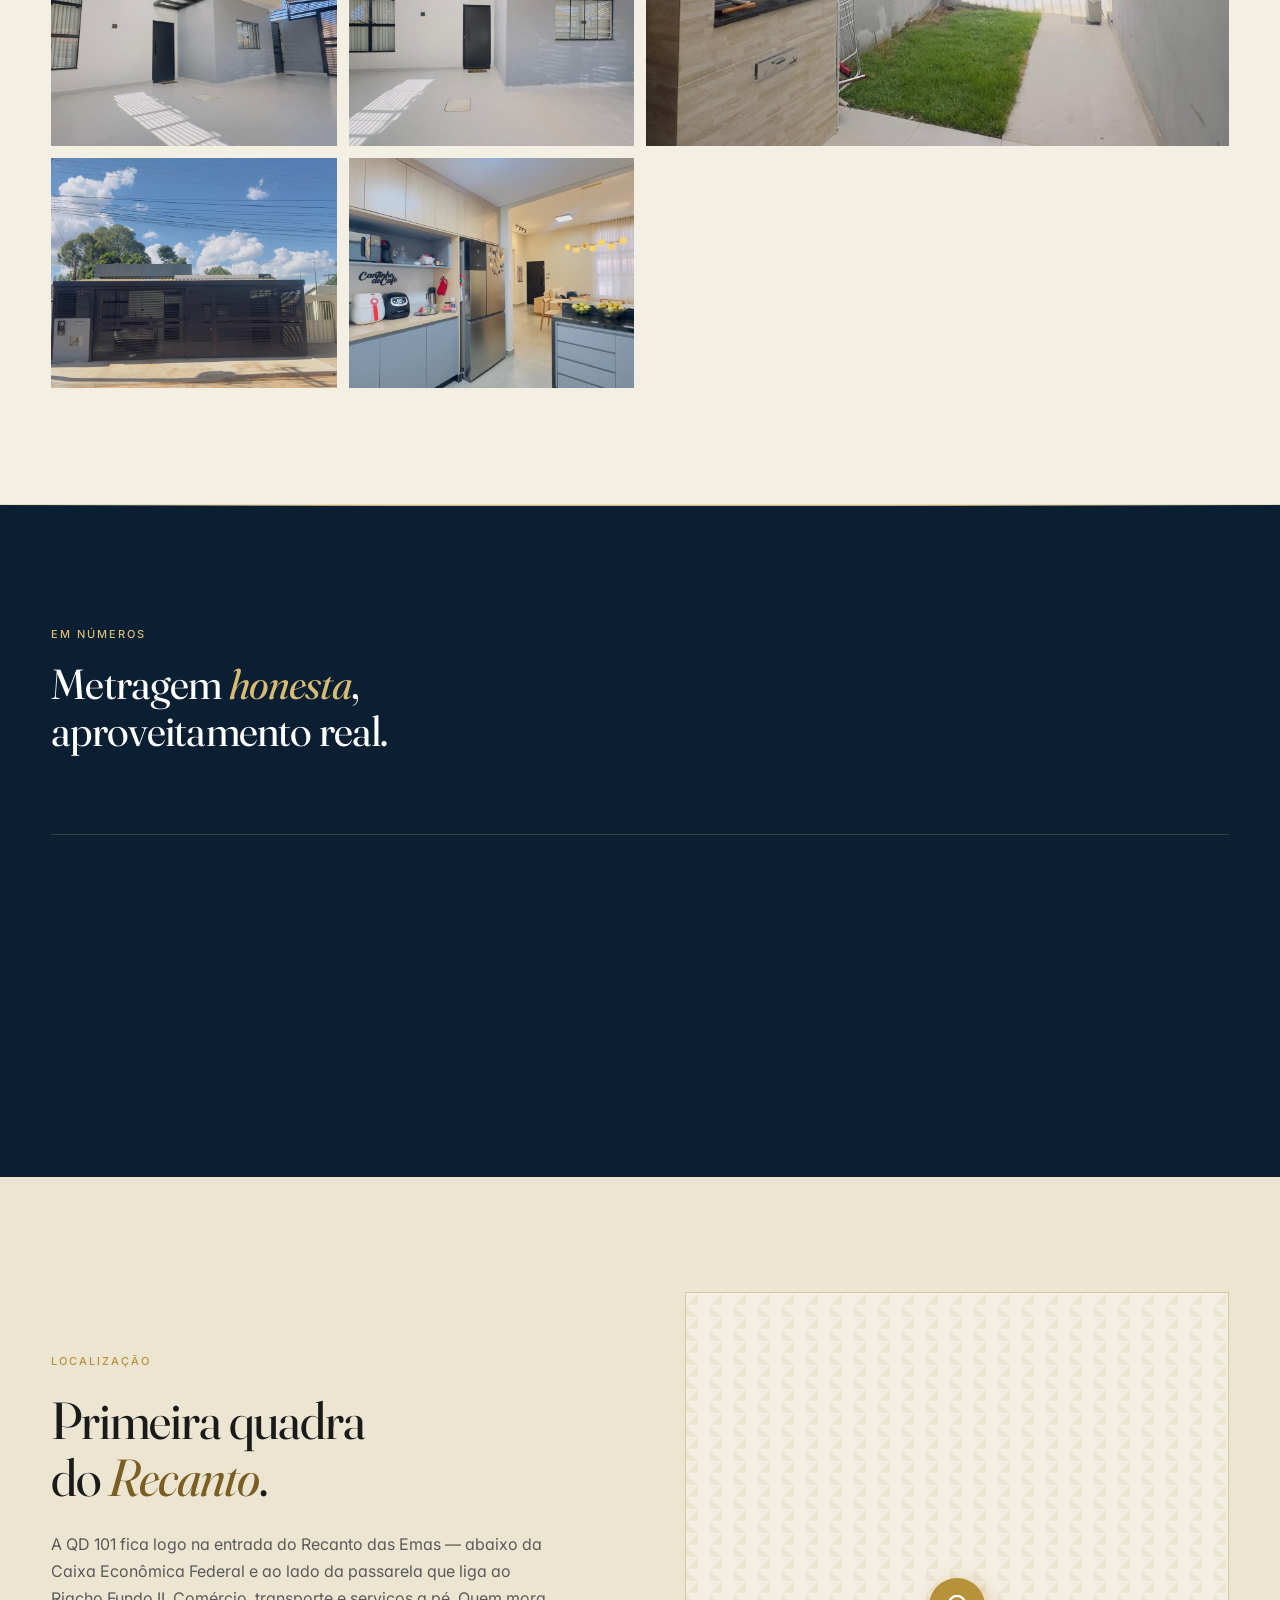
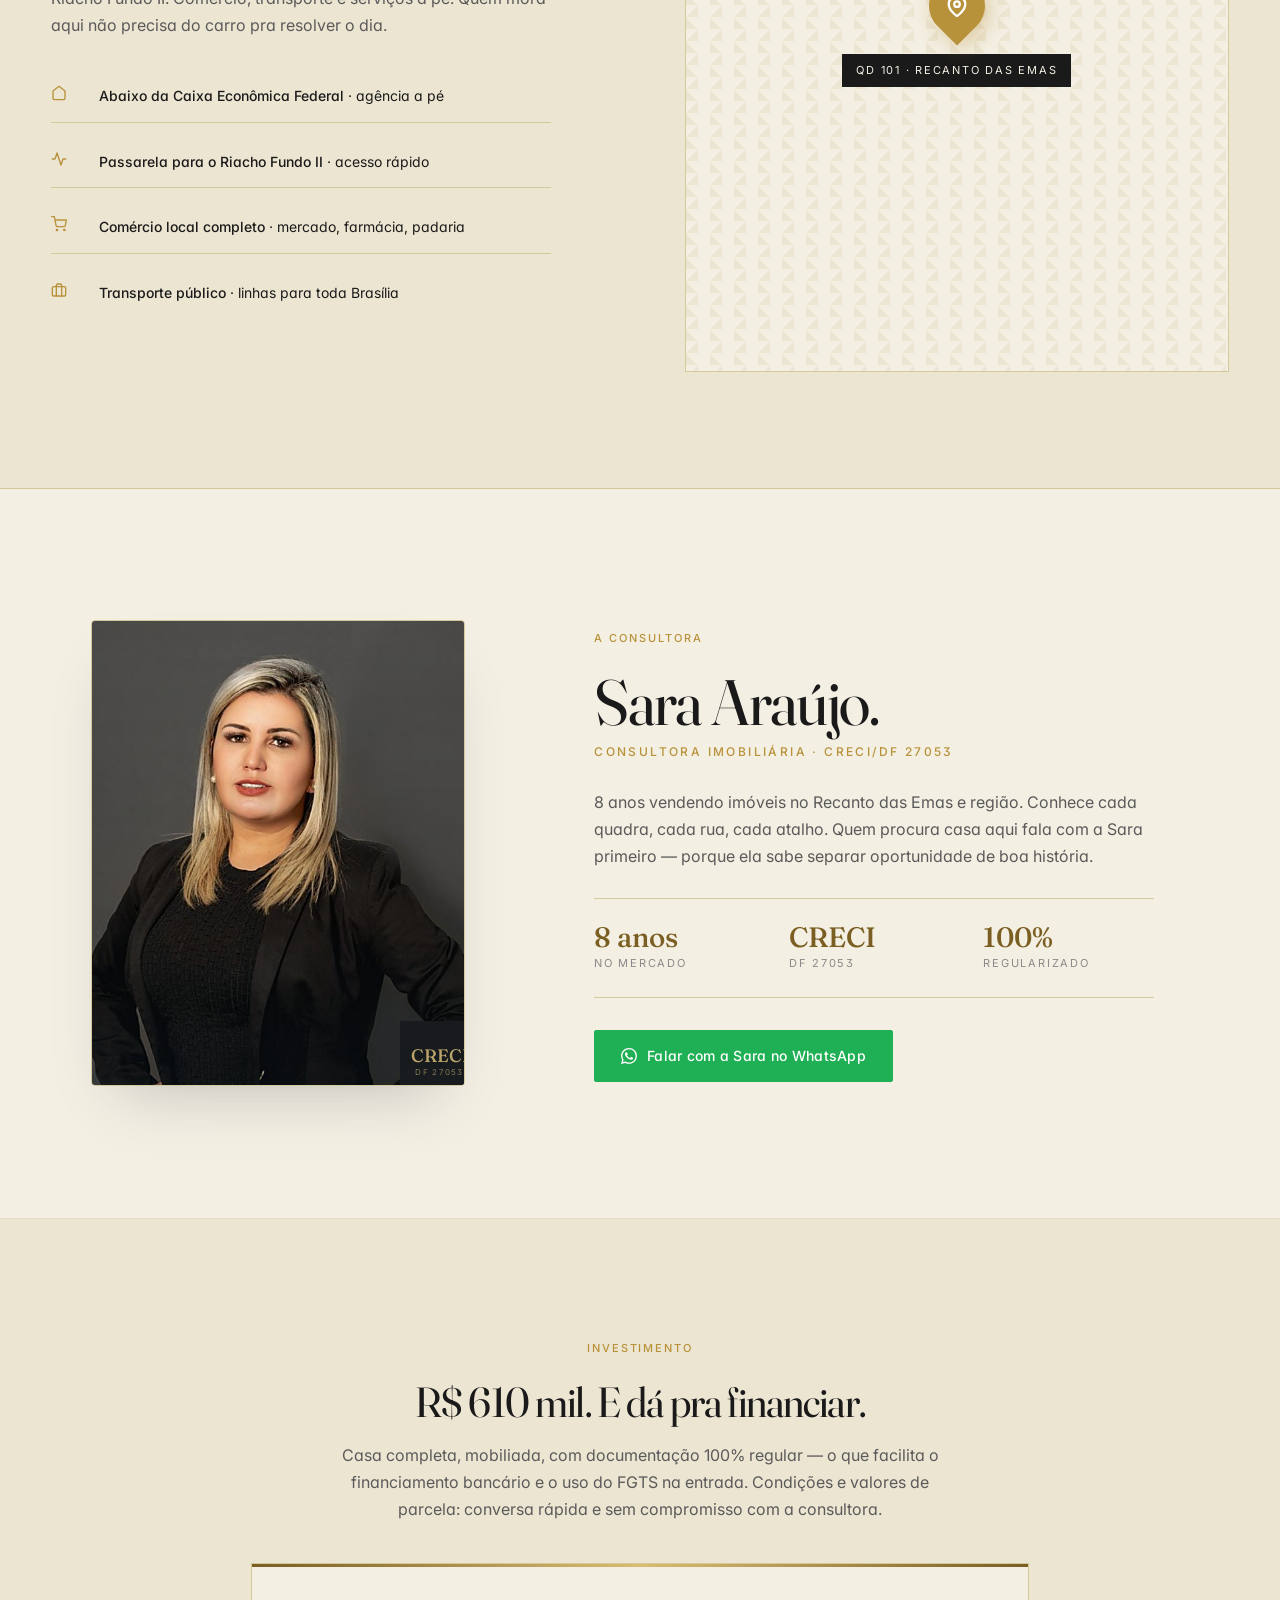
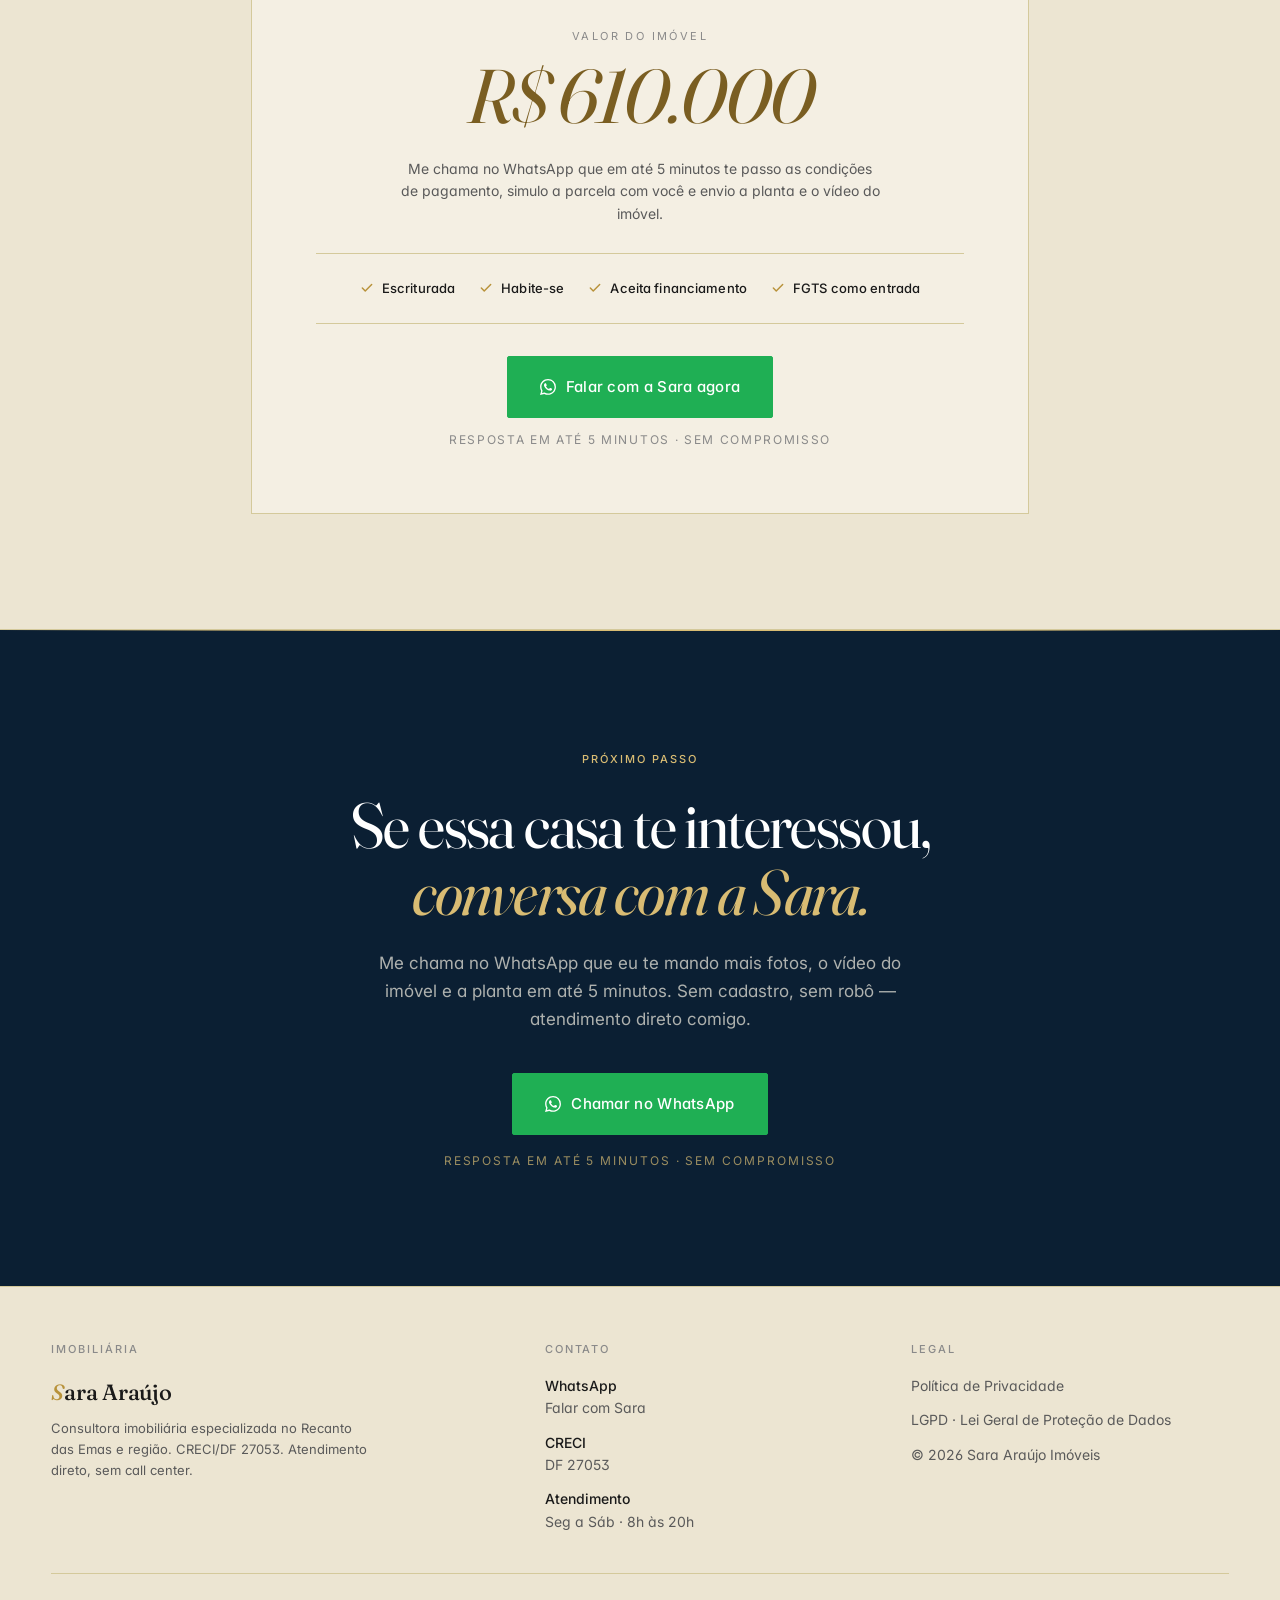
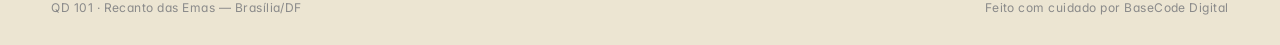
==== commit fbbdca57: "feat: foto real da consultora na secao A Consultora - img/sara.jpg otimizada (55KB) substitui o plac" ====
--- a/index.html
+++ b/index.html
@@ -395,12 +395,7 @@
   <section class="about" id="contato">
     <div class="about__inner">
       <figure class="about__photo reveal">
-        <!-- SUBSTITUIR: foto real da Sara -->
-        <!-- <img src="./img/sara.jpg" alt="Sara Araújo — consultora imobiliária" /> -->
-        <div class="about__photo-placeholder">
-          <svg viewBox="0 0 24 24" fill="none" stroke="currentColor" stroke-width="1.2" width="36" height="36"><path d="M20 21v-2a4 4 0 0 0-4-4H8a4 4 0 0 0-4 4v2"/><circle cx="12" cy="7" r="4"/></svg>
-          <span>Foto · Sara Araújo</span>
-        </div>
+        <img src="./img/sara.jpg" alt="Sara Araújo — consultora imobiliária CRECI/DF 27053" />
         <div class="about__photo-badge">
           <strong>CRECI</strong>
           <span>DF 27053</span>
--- a/css/styles.css
+++ b/css/styles.css
@@ -1310,11 +1310,25 @@
   background: var(--bg-cream-2);
   overflow: hidden;
   border: 1px solid var(--hairline);
+  border-radius: 4px; /* Editorial: nada de cantos muito arredondados */
+  box-shadow: 0 30px 60px -30px rgba(11, 31, 51, 0.25), 0 1px 0 var(--gold) inset;
 }
 .about__photo img {
   width: 100%;
   height: 100%;
   object-fit: cover;
+  object-position: center 22%; /* Enquadra o rosto (Sara está mais ao alto da foto) */
+  /* Vinheta interna sutil: profundidade sem cobrir a foto */
+  filter: contrast(1.02) saturate(1.02);
+}
+.about__photo::after {
+  content: '';
+  position: absolute;
+  inset: 0;
+  background: linear-gradient(180deg,
+    rgba(11, 31, 51, 0) 60%,
+    rgba(11, 31, 51, 0.18) 100%);
+  pointer-events: none;
 }
 .about__photo-placeholder {
   position: absolute;
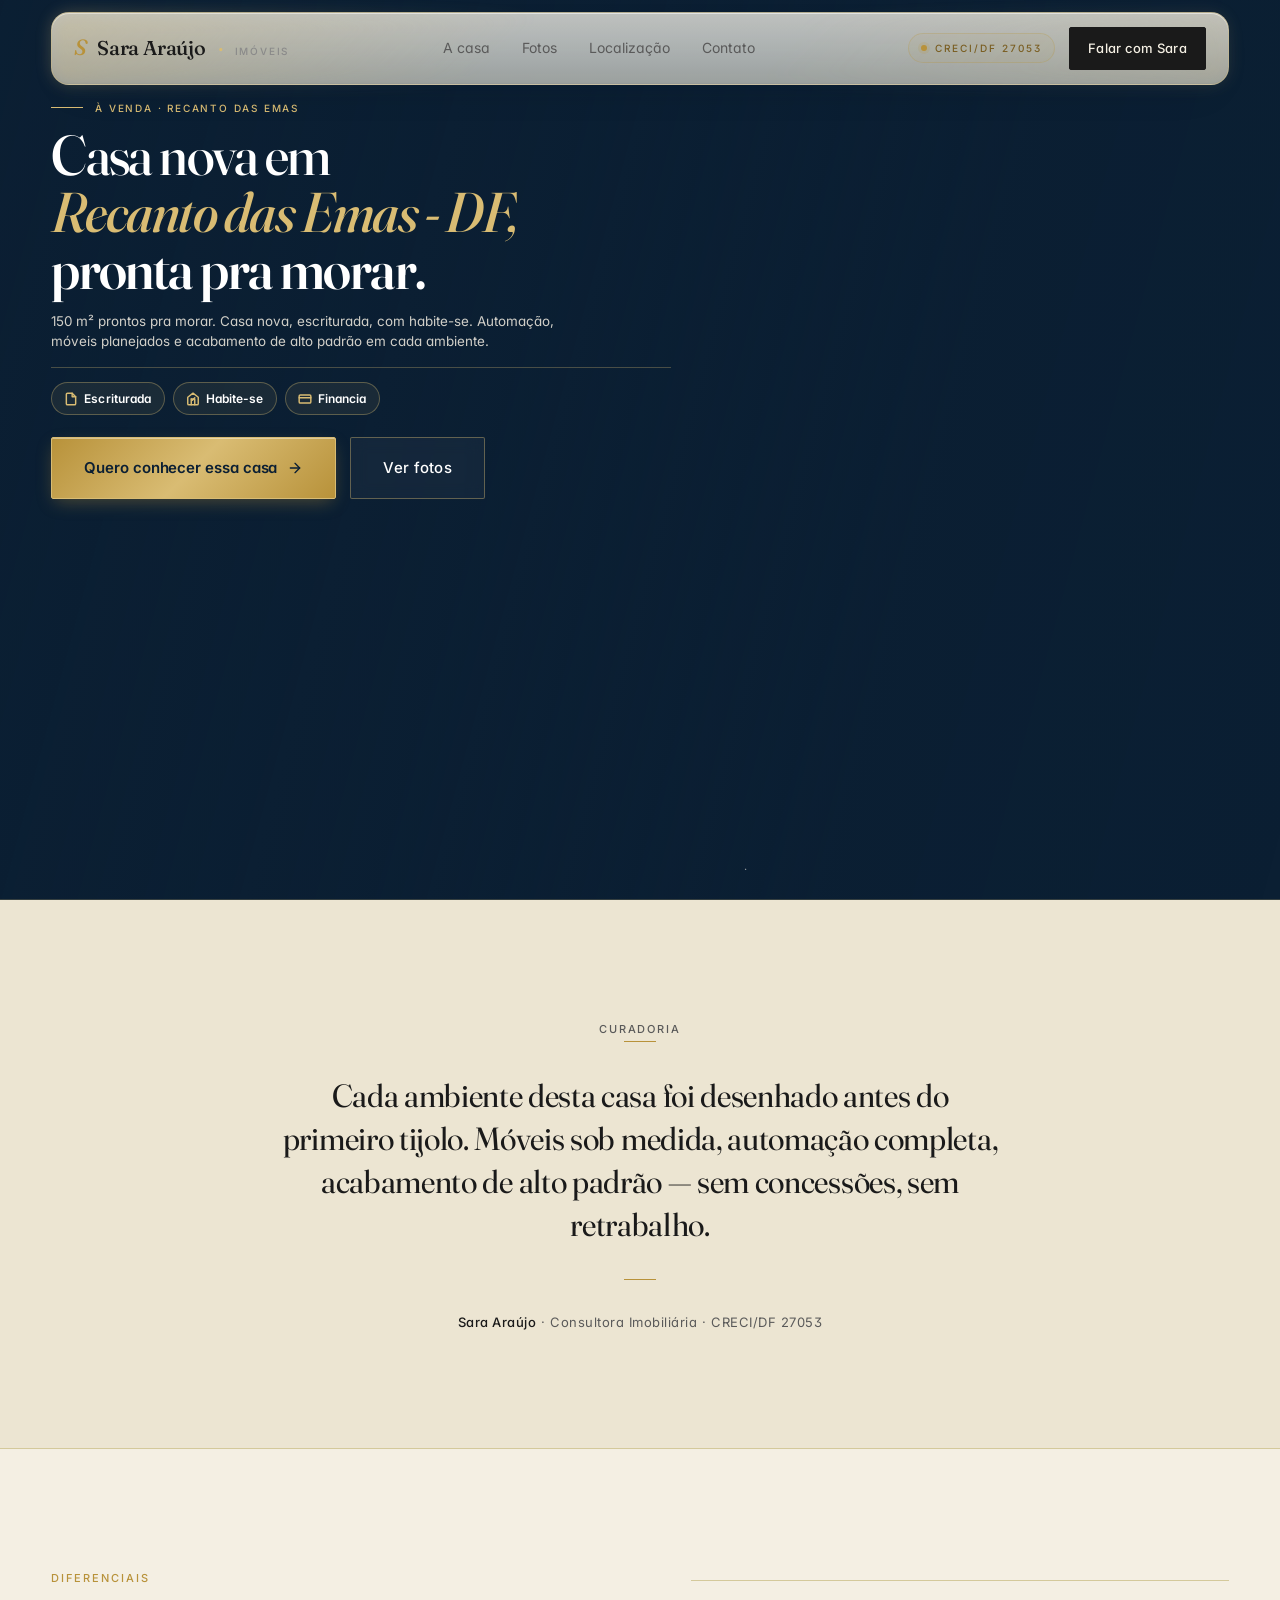
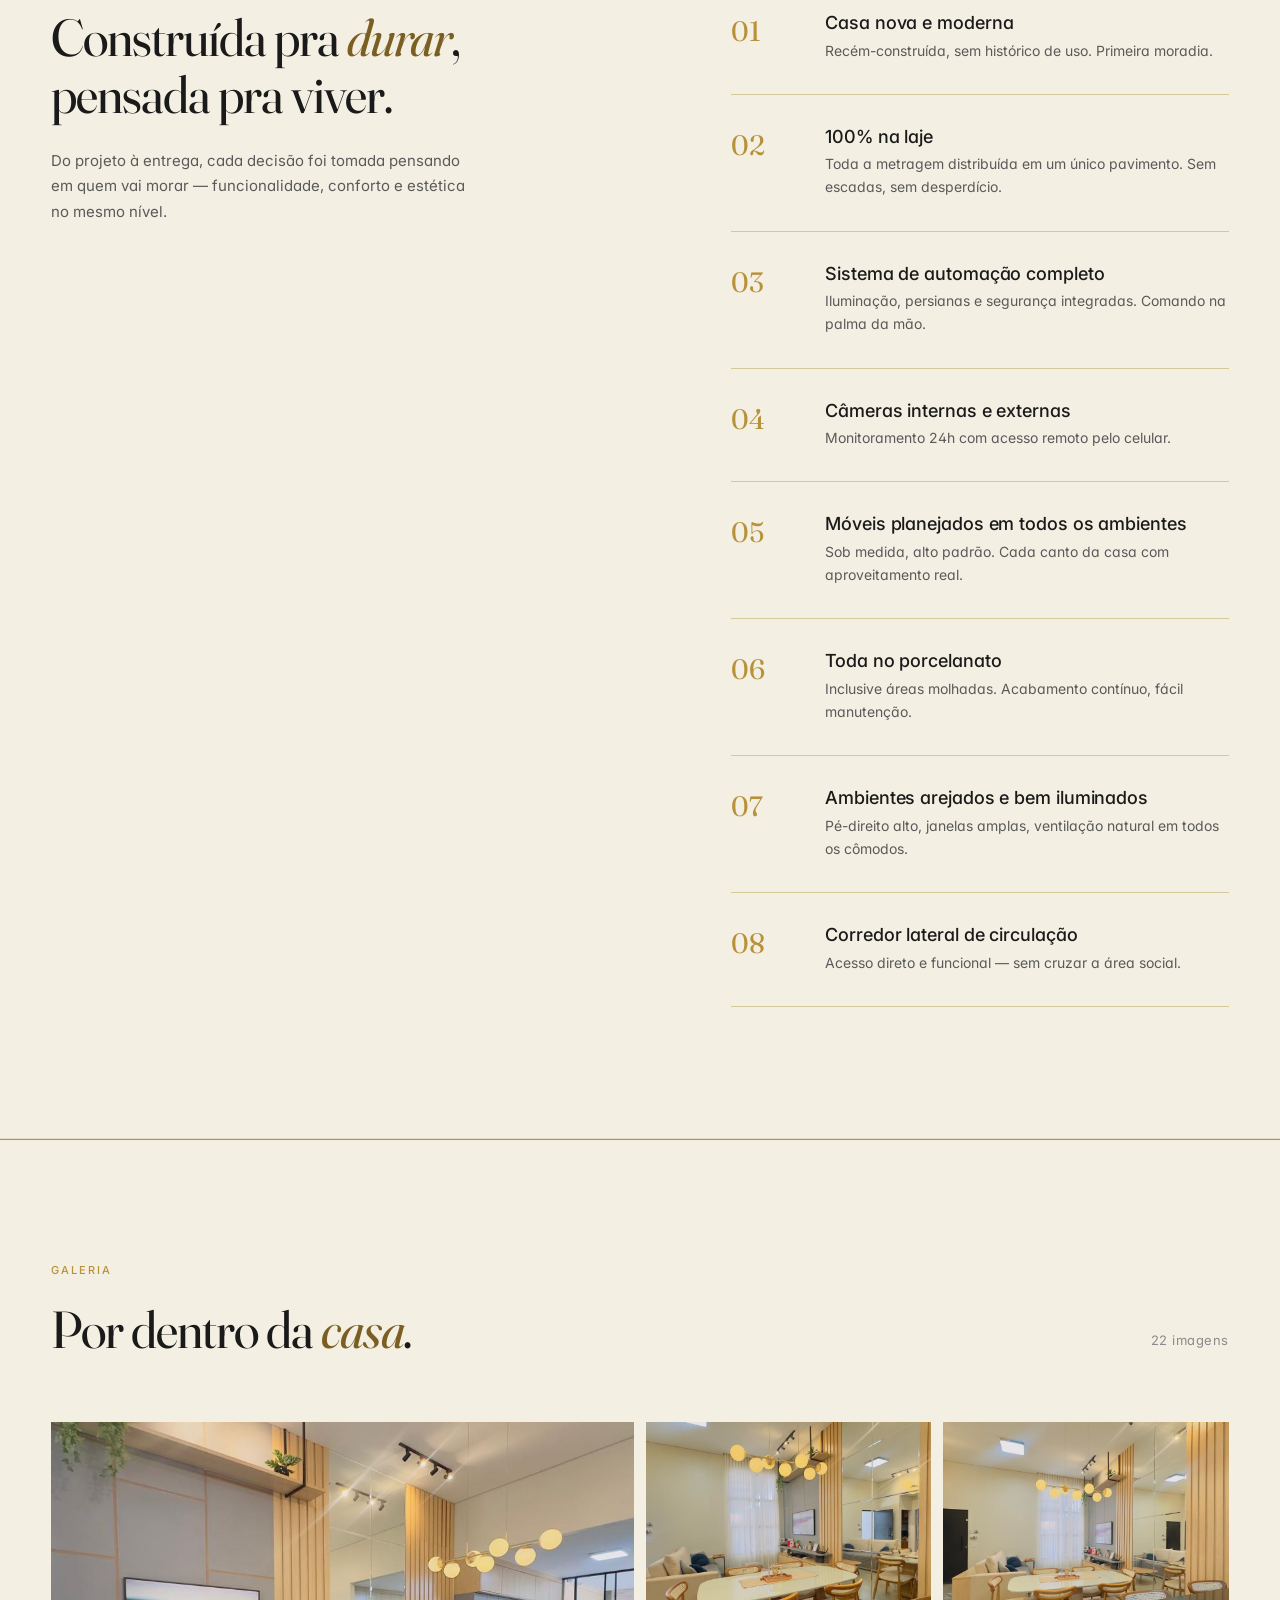
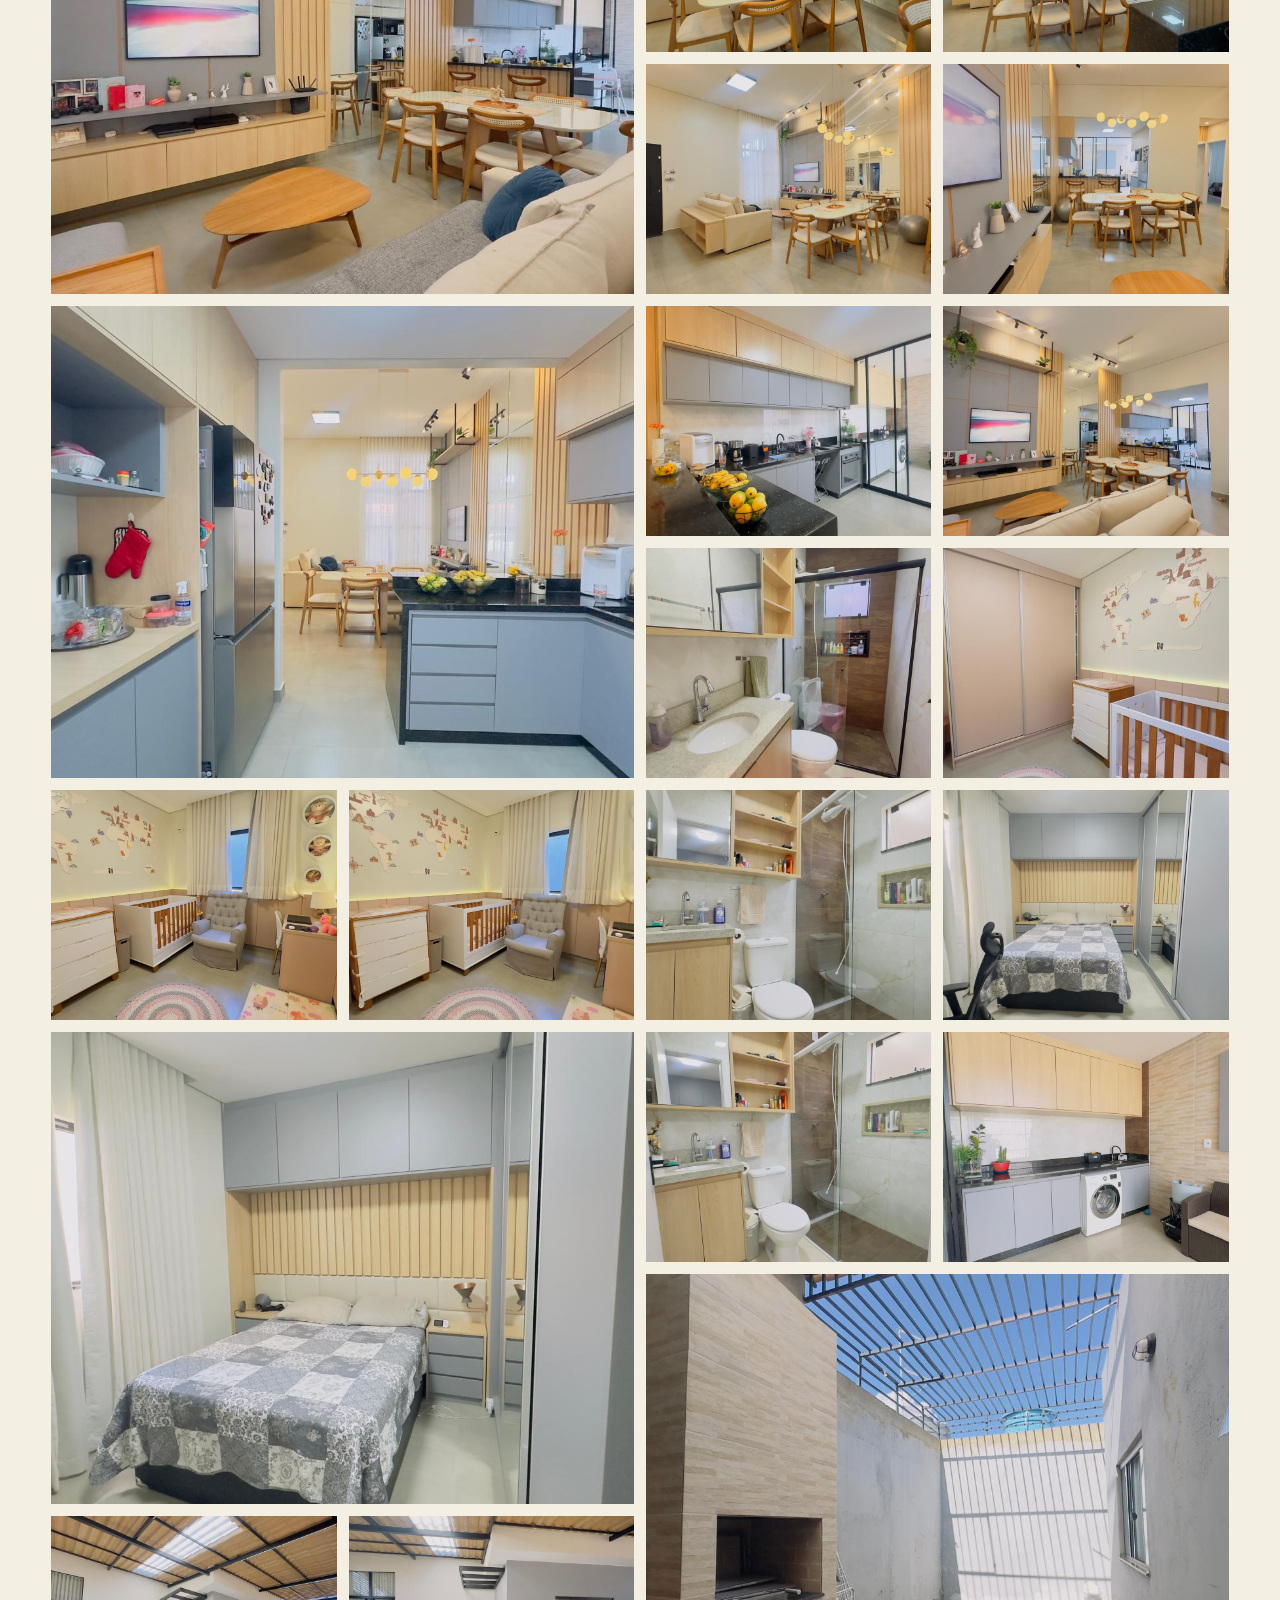
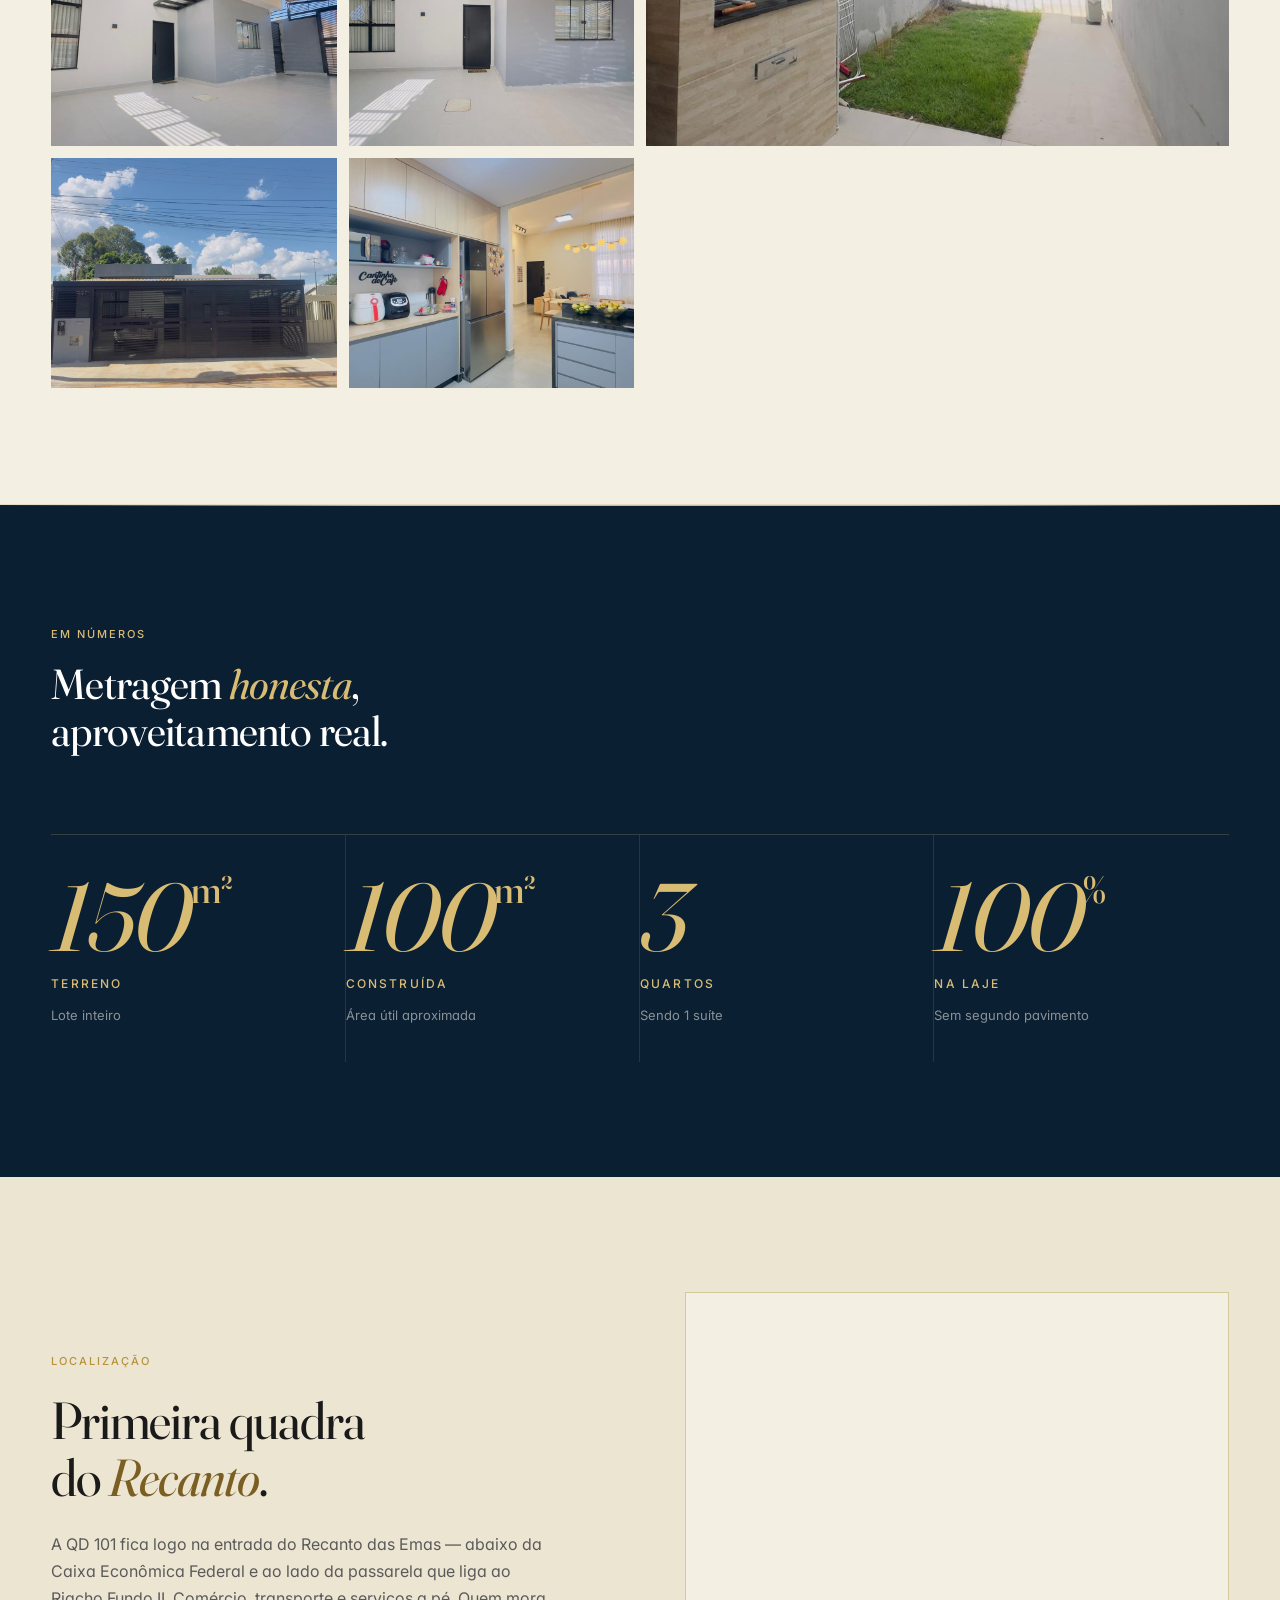
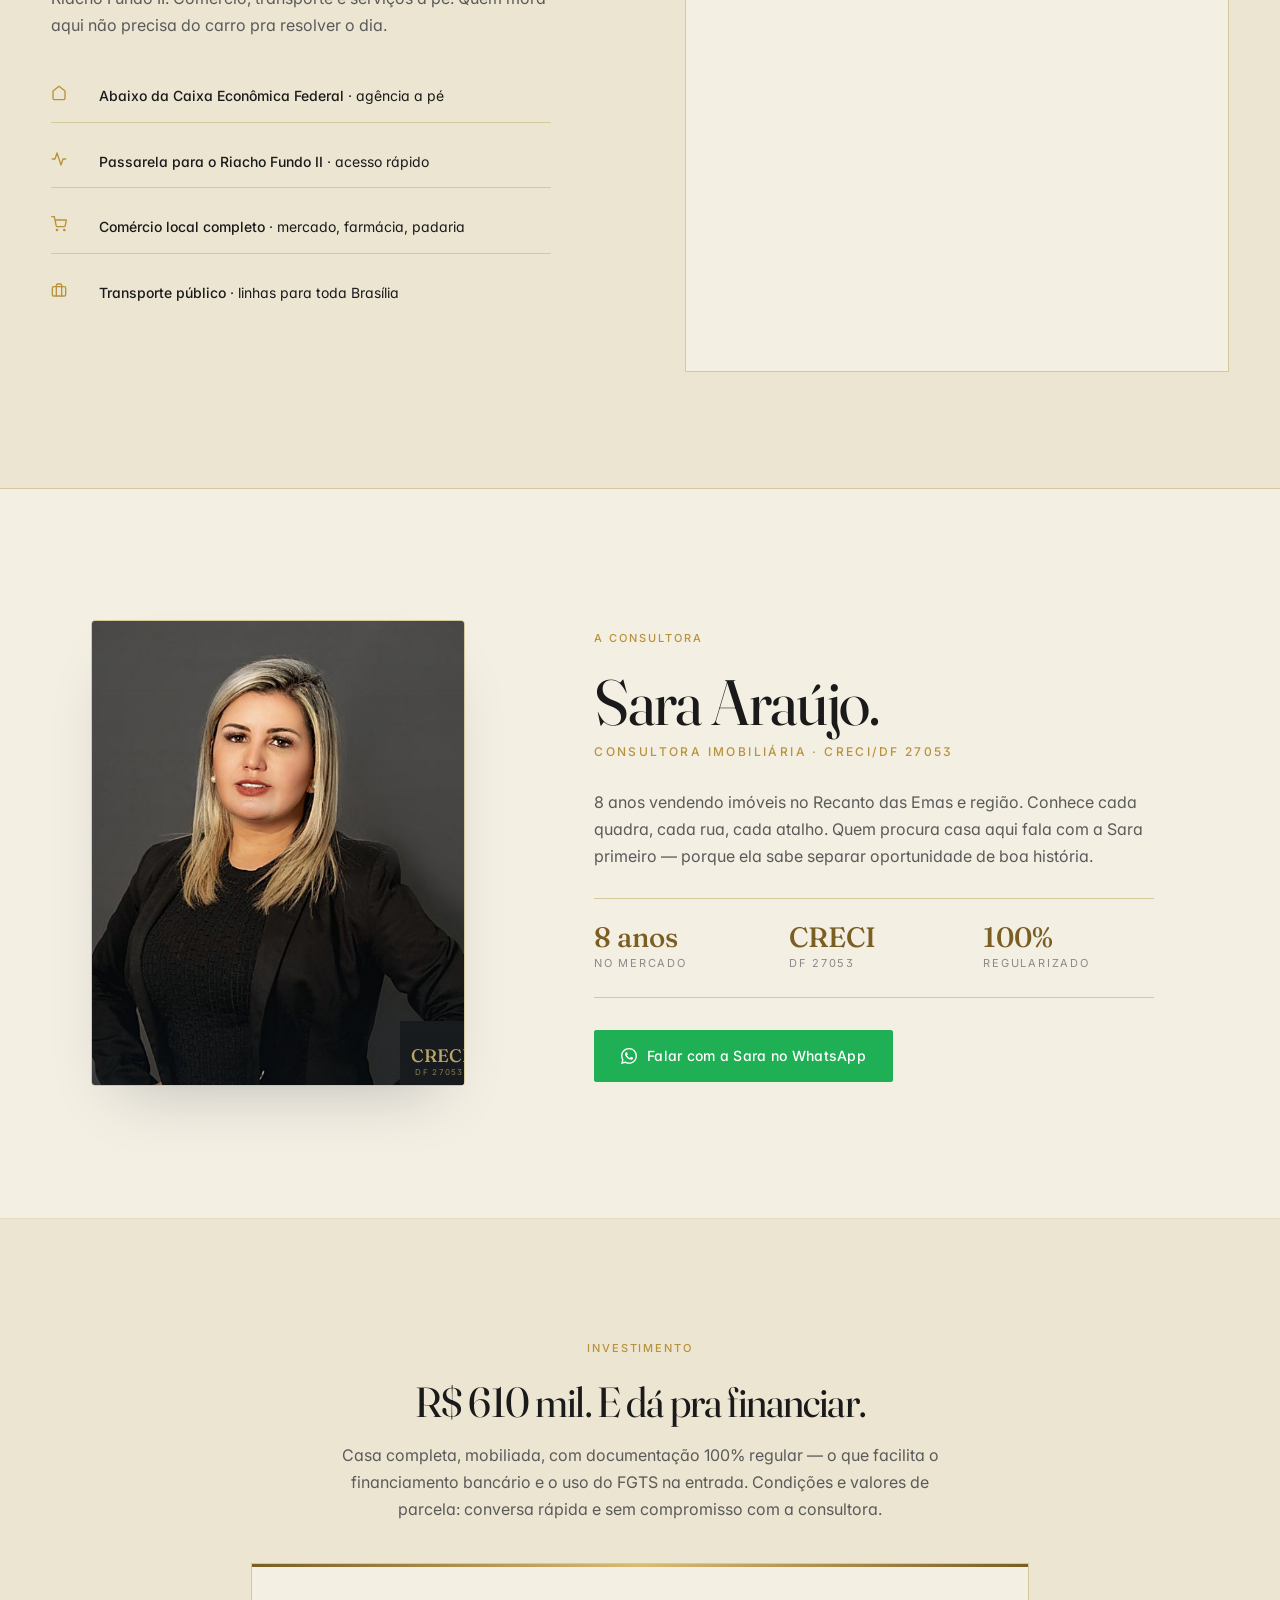
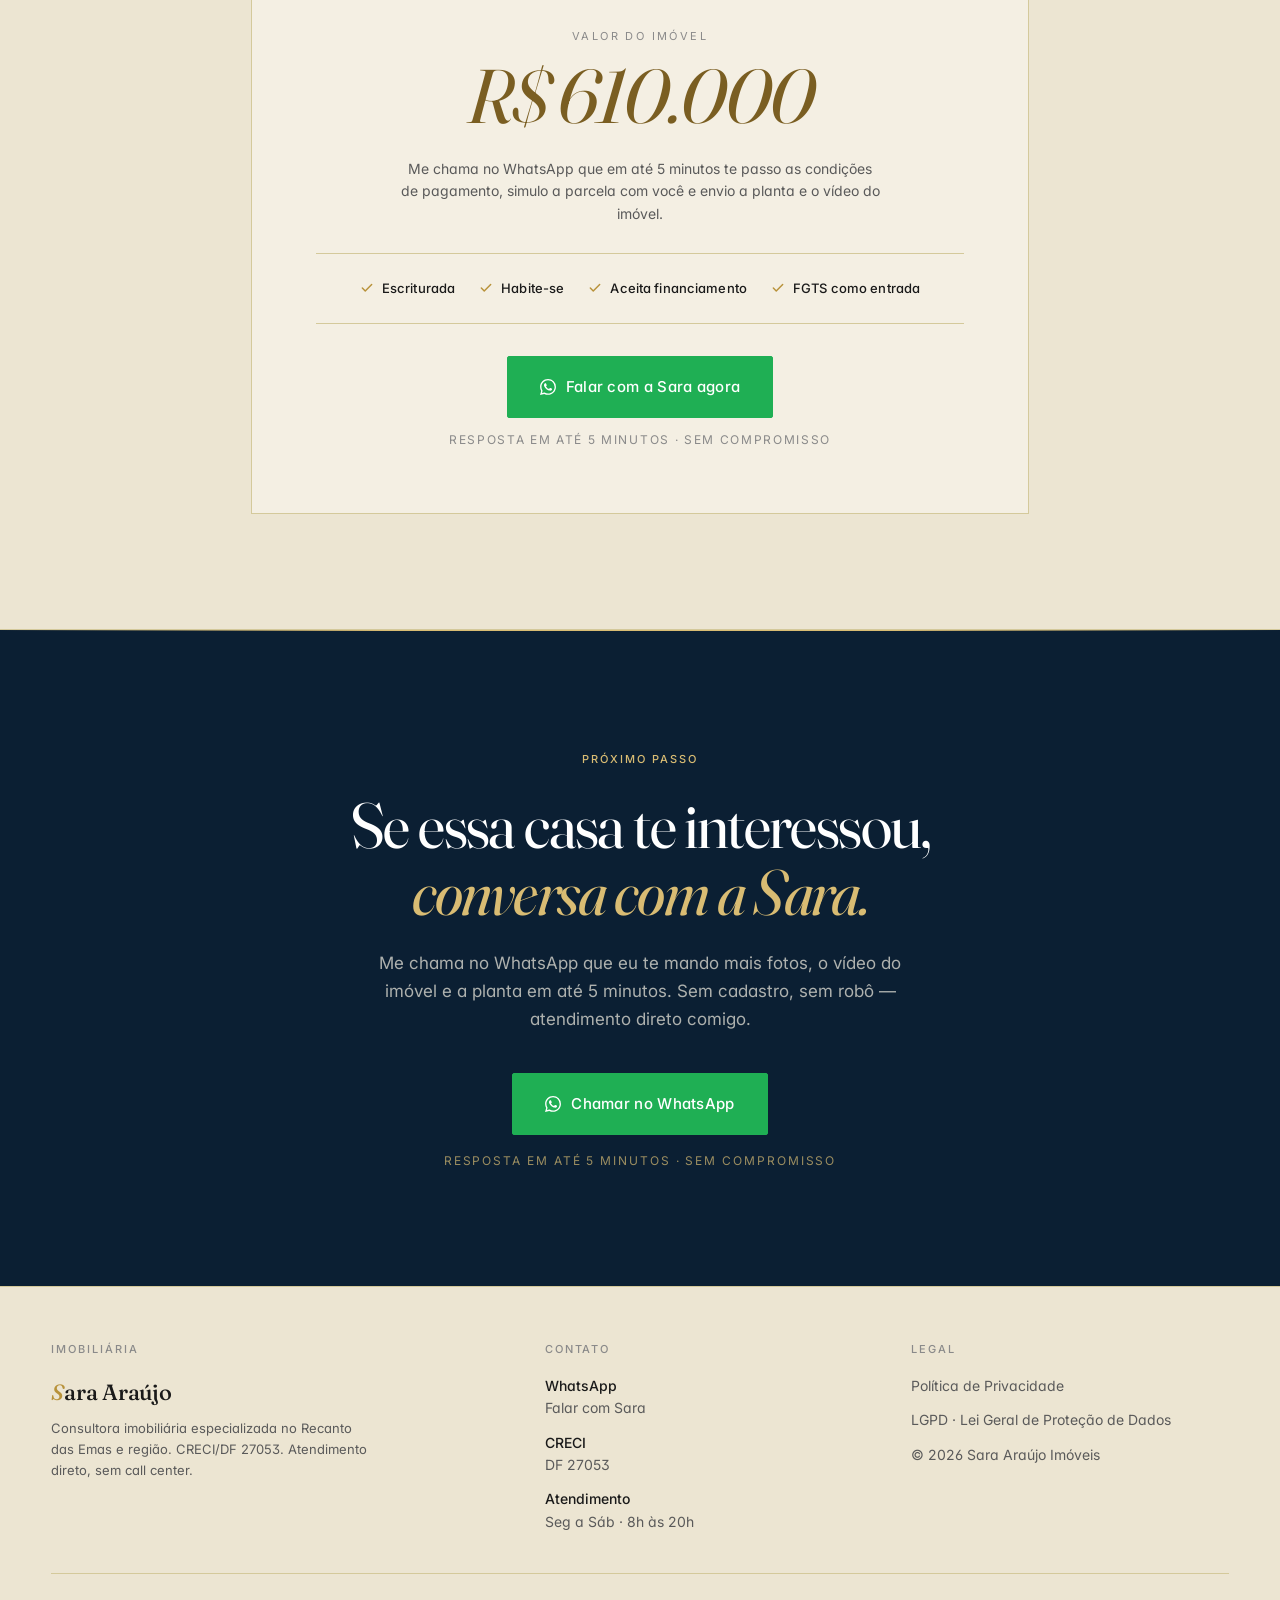
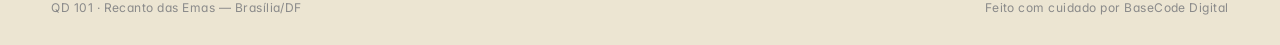
==== commit d31974d3: "feat: Google Maps embed real na secao Localizacao - Iframe oficial do Google Maps no ponto da QD 101" ====
--- a/index.html
+++ b/index.html
@@ -377,14 +377,17 @@
       </div>
 
       <div class="location__map reveal">
-        <!-- SUBSTITUIR: embed do Google Maps apontando pra QD 101 Recanto das Emas -->
-        <!-- <iframe src="https://www.google.com/maps/embed?pb=..." loading="lazy" referrerpolicy="no-referrer-when-downgrade"></iframe> -->
-        <div class="location__map-placeholder">
-          <div class="location__map-pin">
-            <svg viewBox="0 0 24 24" fill="none" stroke="currentColor" stroke-width="2.5" stroke-linecap="round" stroke-linejoin="round"><path d="M21 10c0 7-9 13-9 13s-9-6-9-13a9 9 0 0 1 18 0z"/><circle cx="12" cy="10" r="3"/></svg>
-          </div>
-          <span class="location__map-pin-label">QD 101 · Recanto das Emas</span>
-        </div>
+        <!-- Google Maps embed — QD 101, Recanto das Emas (coordenadas IBGE -15.8322626, -48.0107626) -->
+        <iframe
+          src="https://maps.google.com/maps?q=-15.8322626,-48.0107626&z=16&output=embed&hl=pt-BR"
+          width="100%"
+          height="100%"
+          style="border:0"
+          allowfullscreen
+          loading="lazy"
+          referrerpolicy="no-referrer-when-downgrade"
+          title="Mapa — QD 101, Recanto das Emas, Brasília DF"
+        ></iframe>
       </div>
     </div>
   </section>
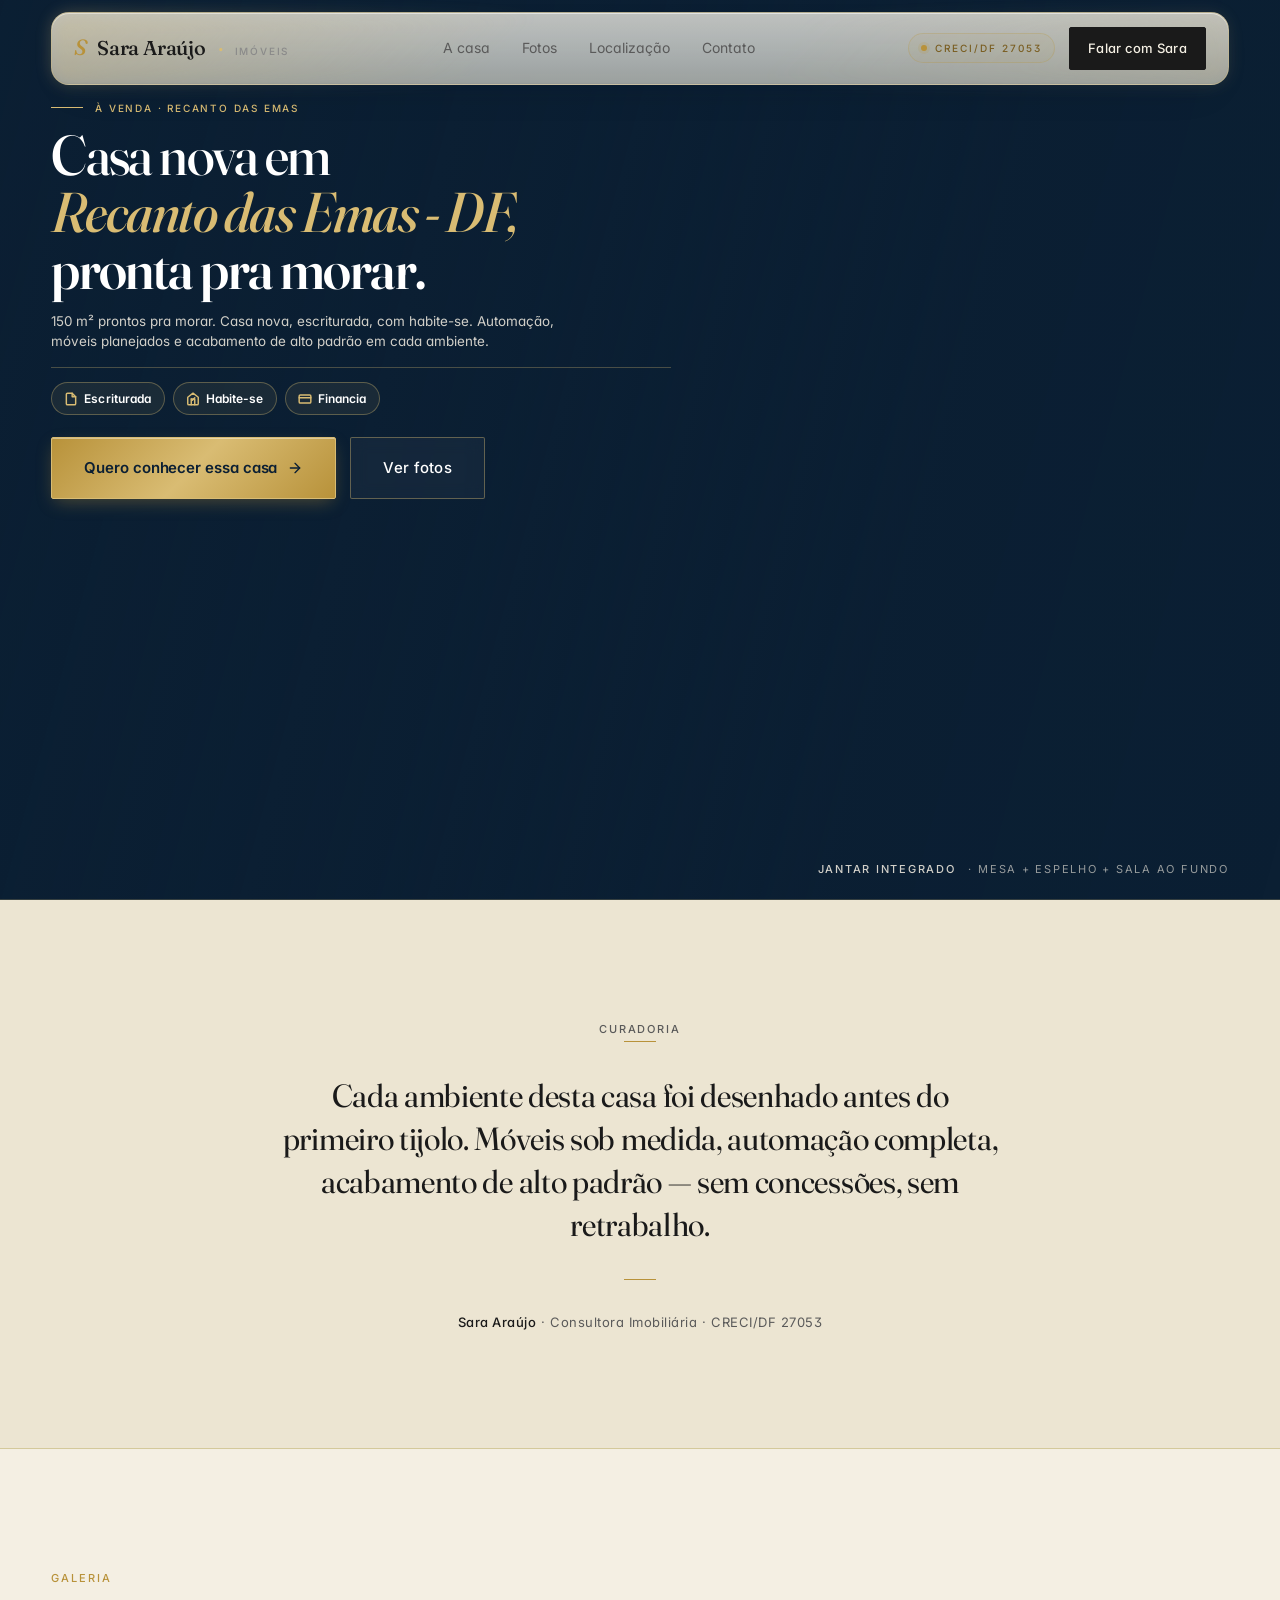
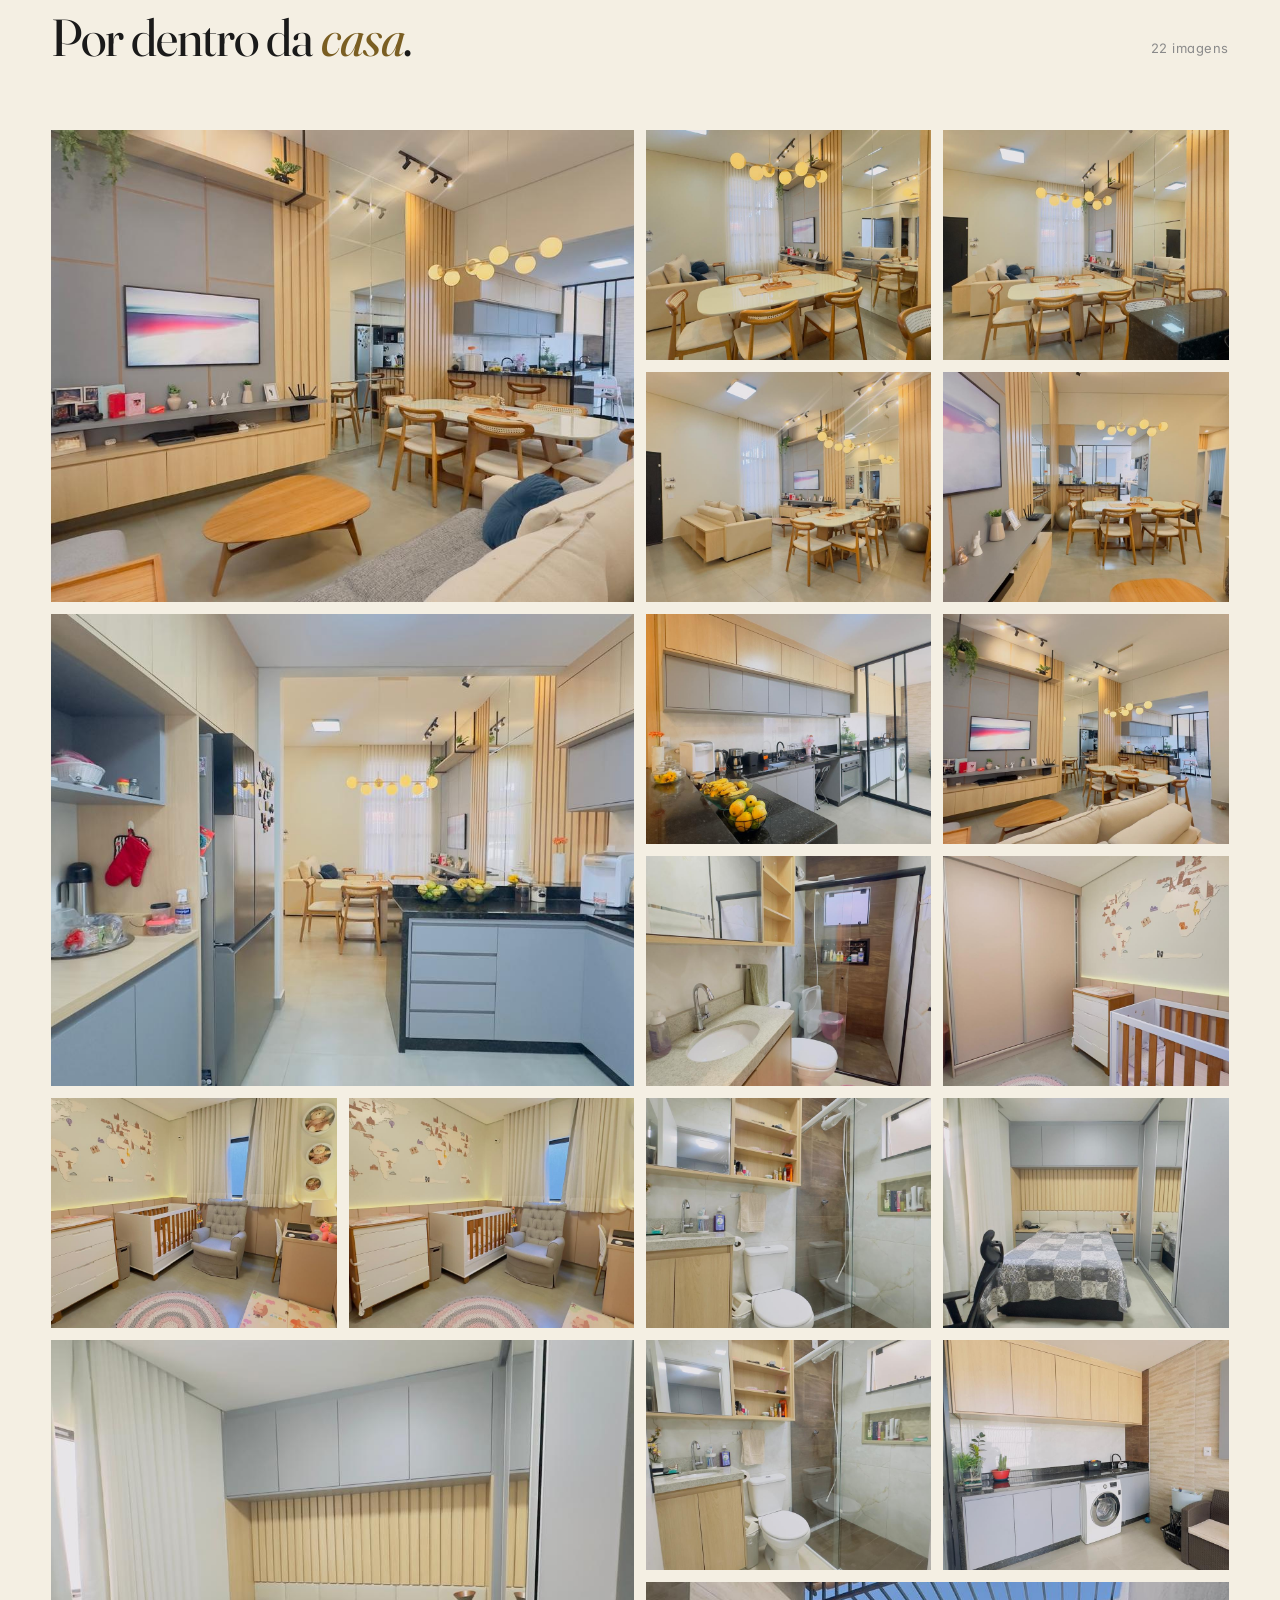
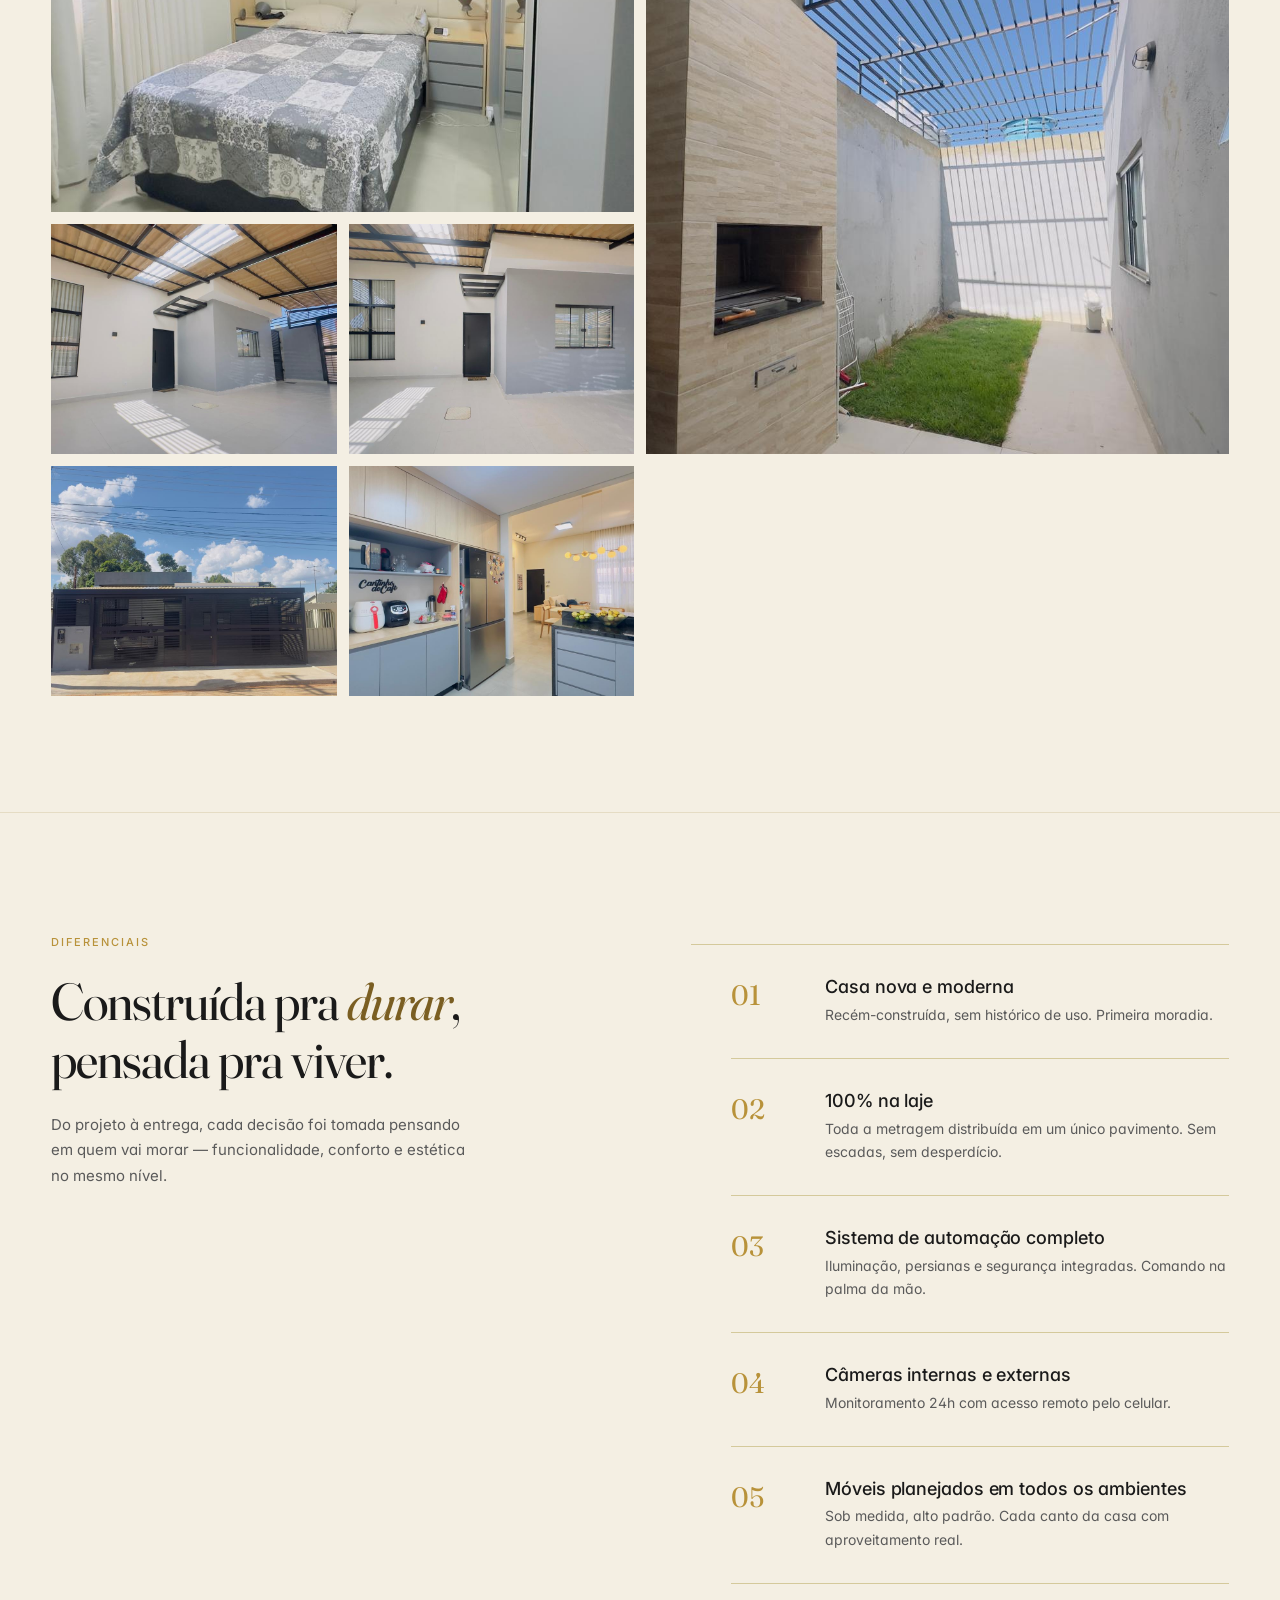
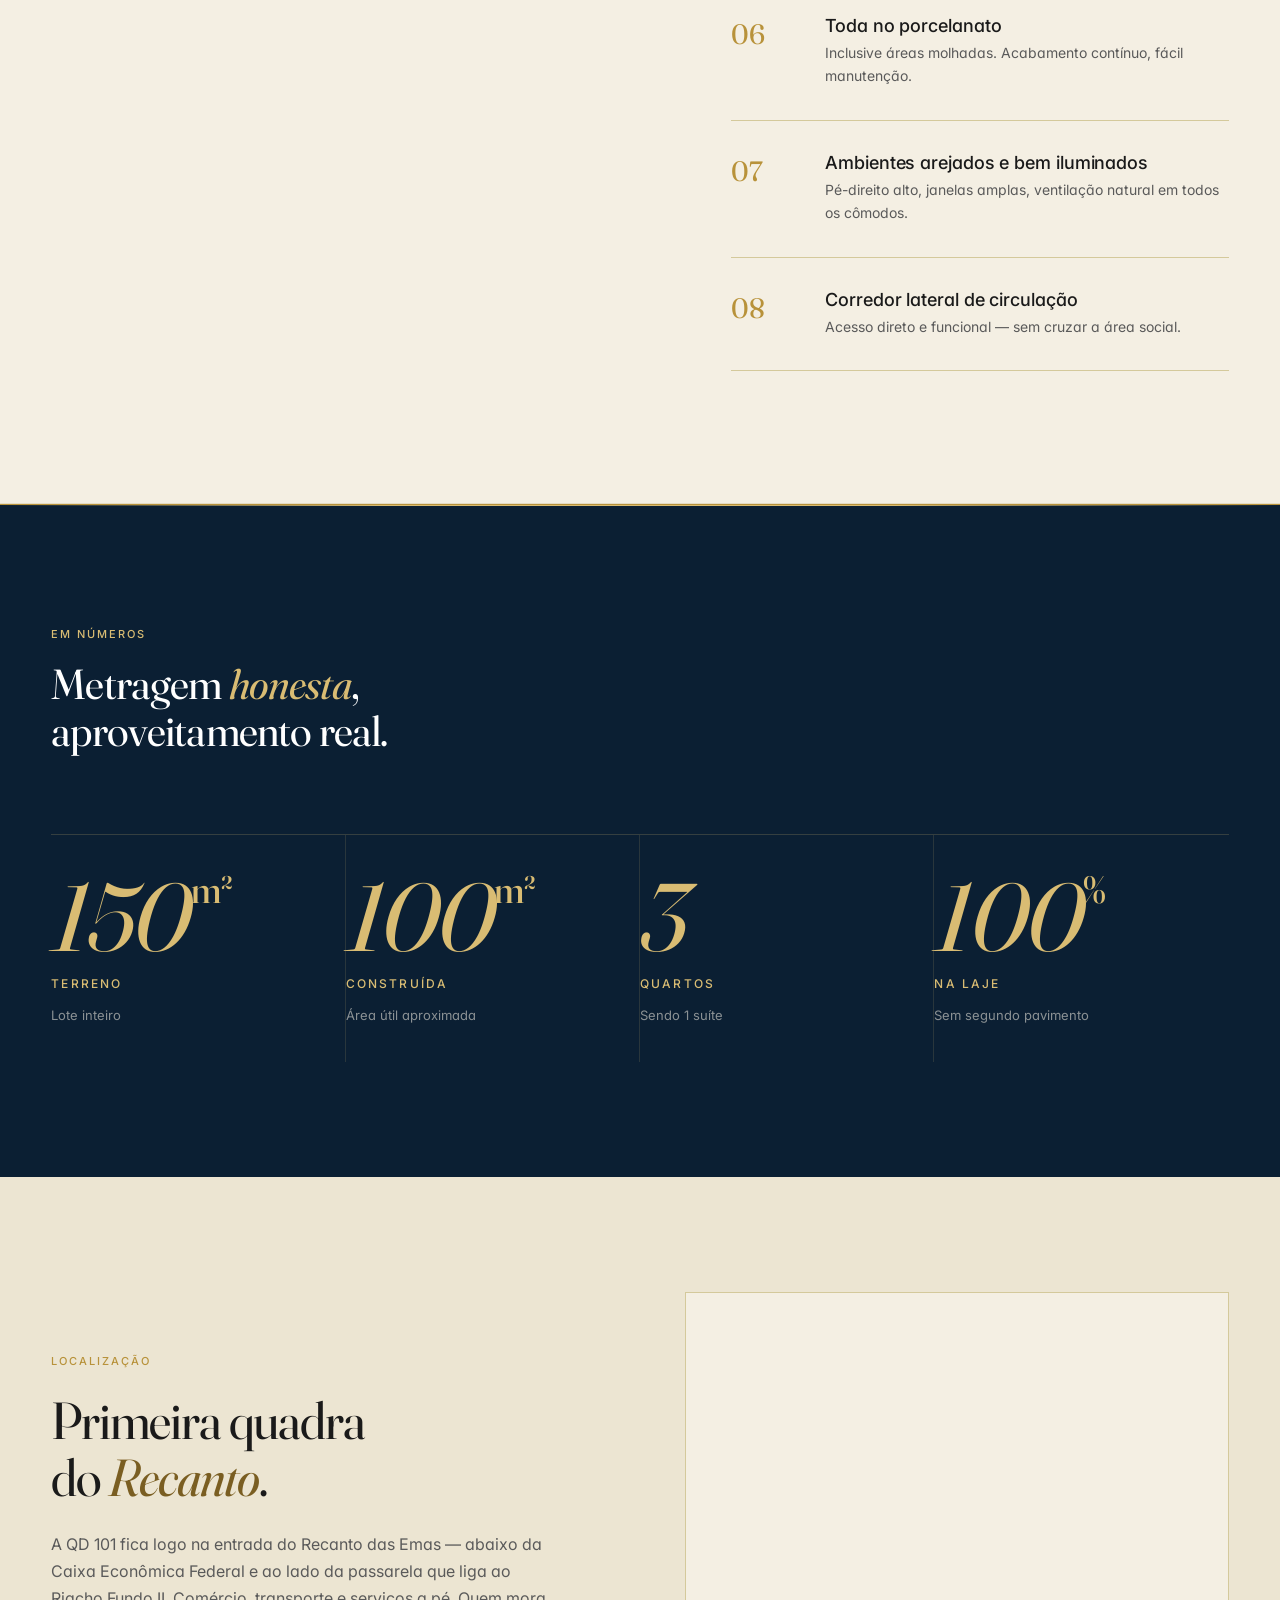
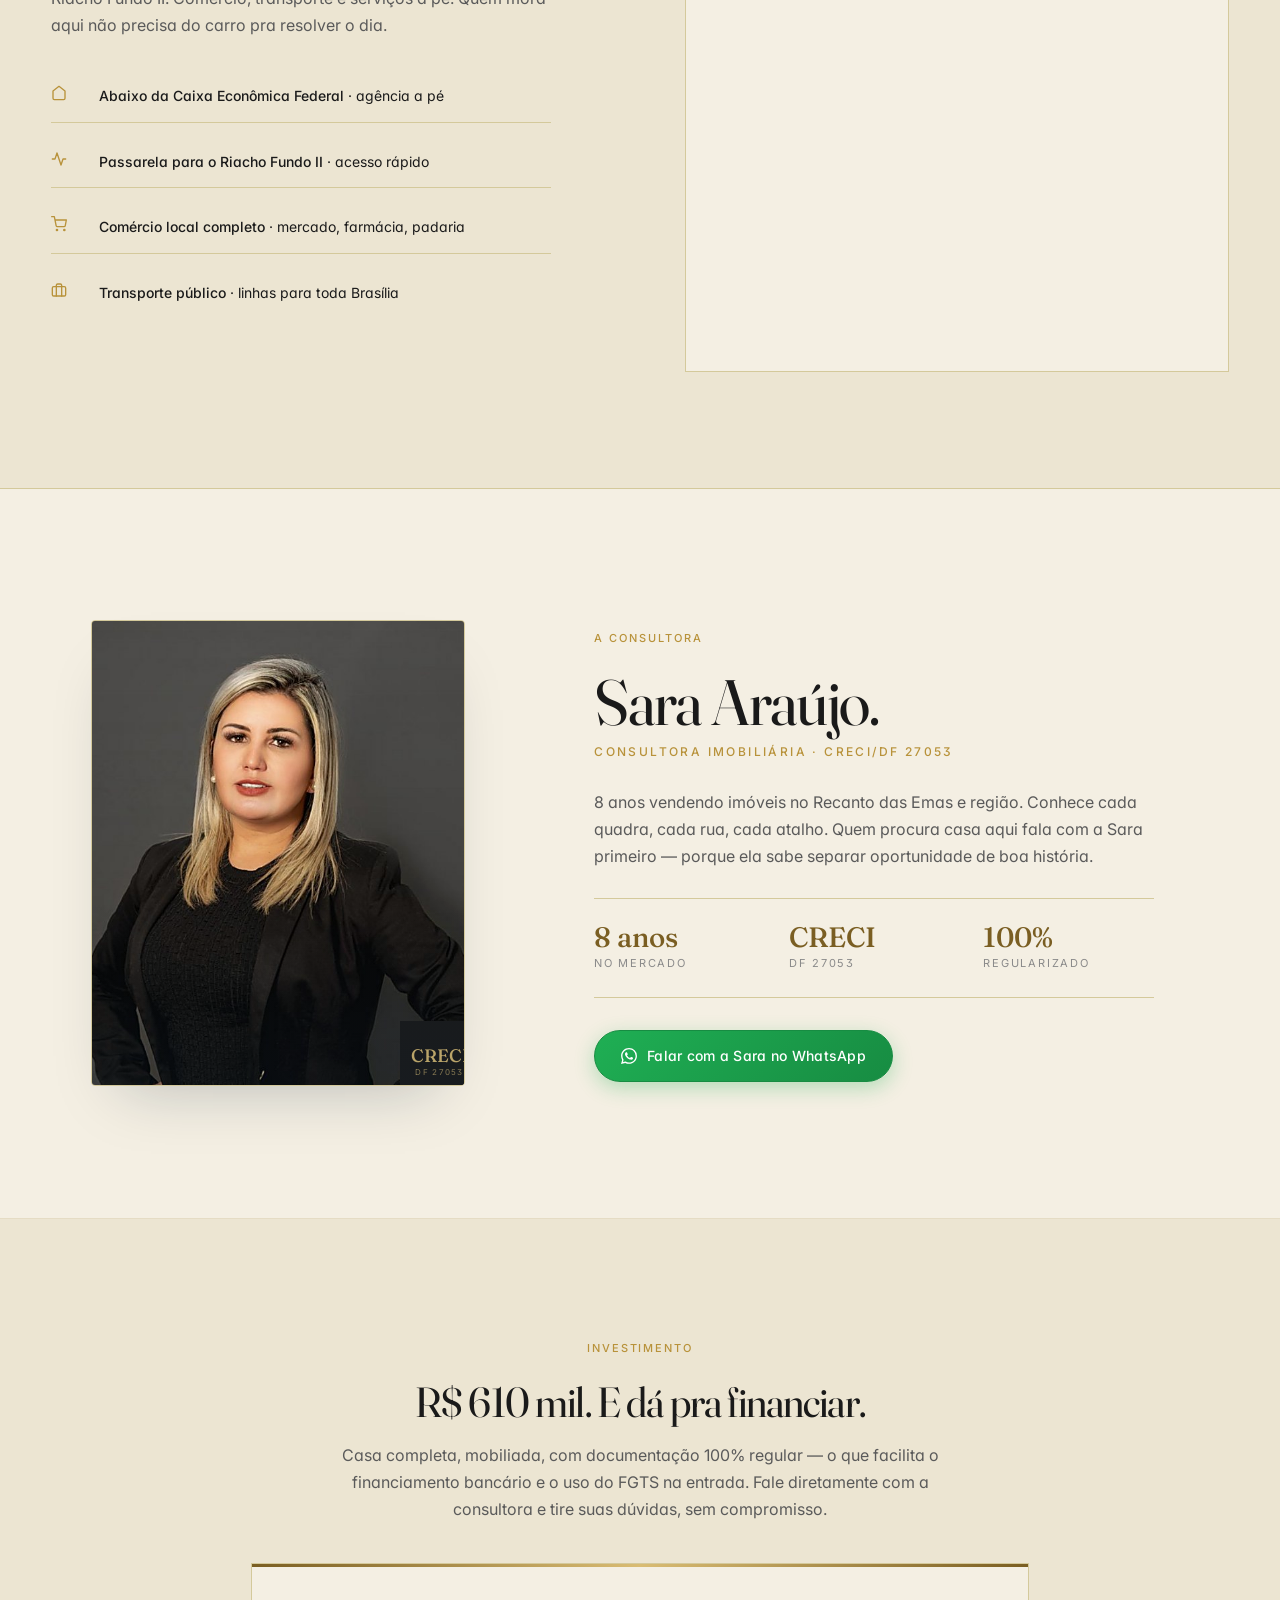
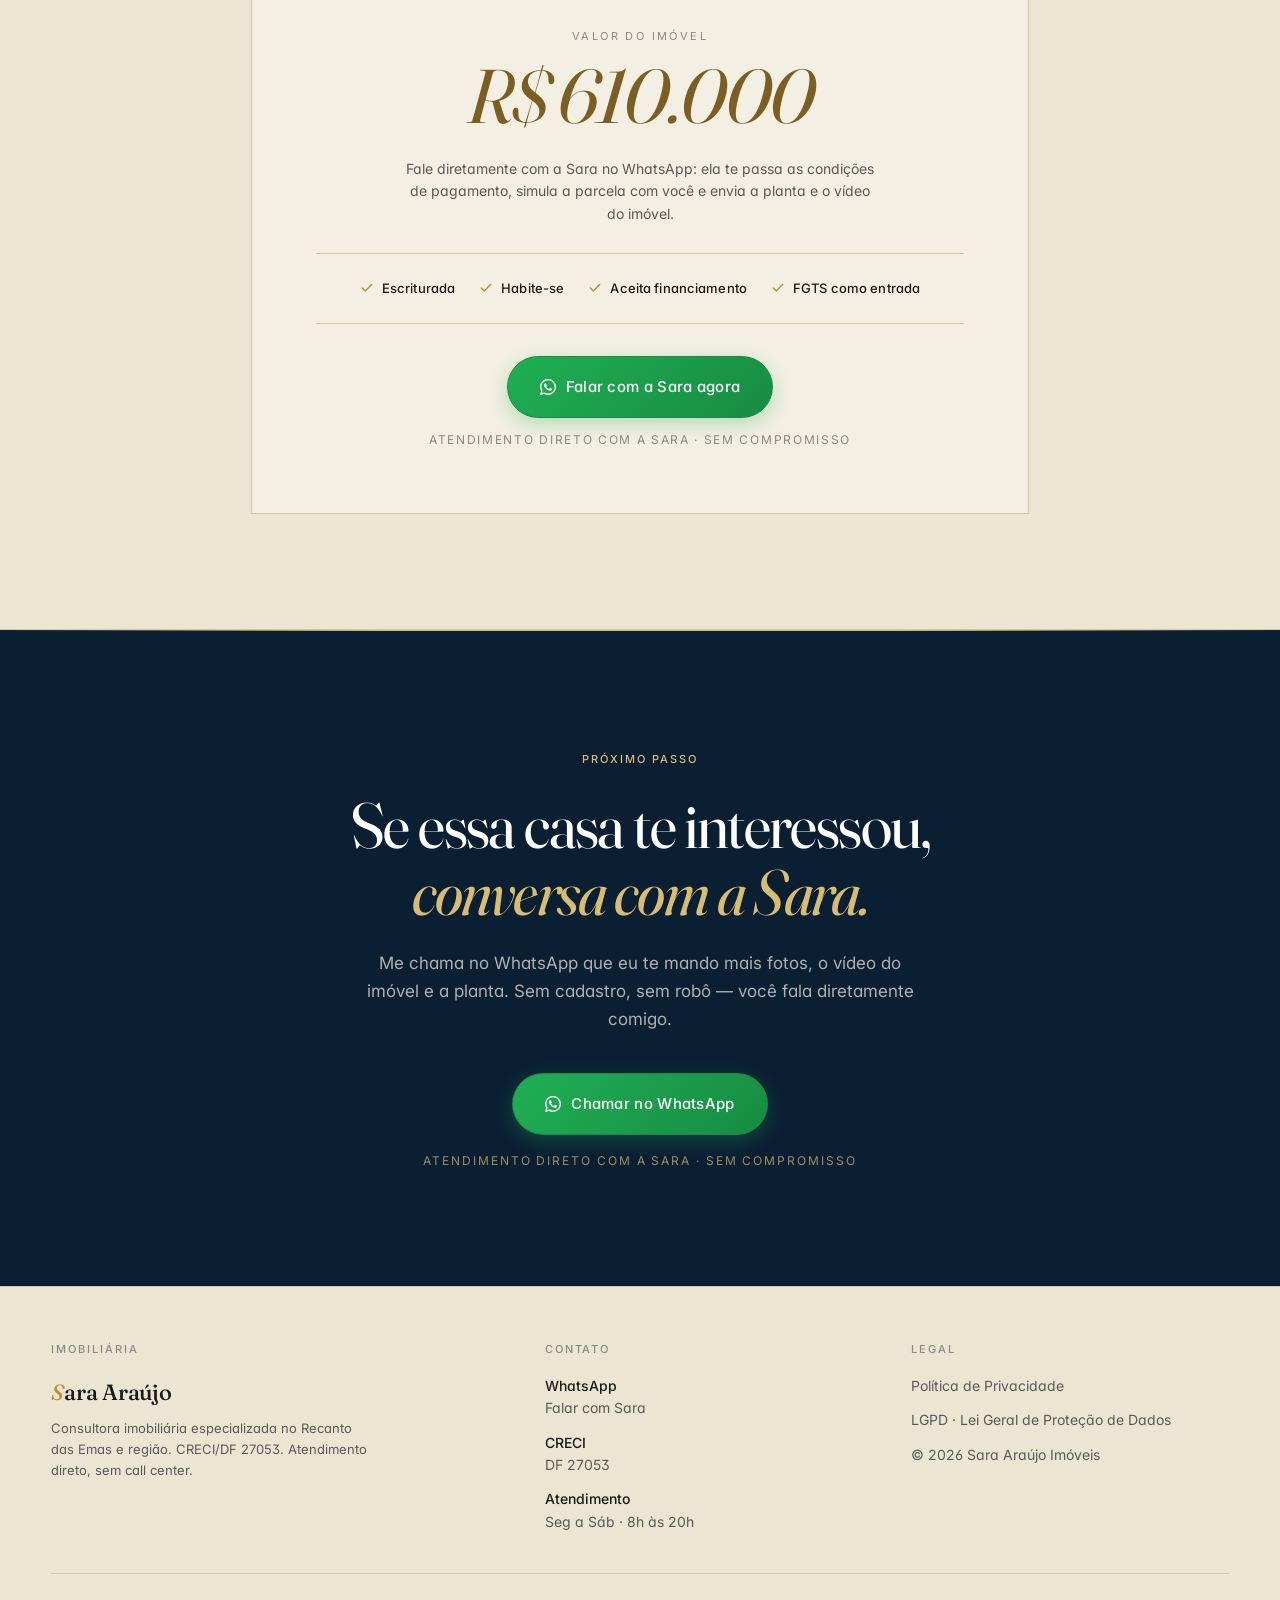
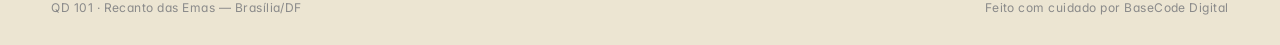
==== commit c6146515: "feat: botoes WhatsApp premium + copy sem promessa de prazo + galeria antes dos diferenciais - Botões" ====
--- a/index.html
+++ b/index.html
@@ -1,600 +1,600 @@
-<!DOCTYPE html>
-<html lang="pt-BR">
-<head>
-  <meta charset="UTF-8" />
-  <meta name="viewport" content="width=device-width, initial-scale=1, viewport-fit=cover" />
-  <meta name="theme-color" content="#0B1F33" />
-
-  <title>Casa nova à venda · R$ 610 mil · QD 101 Recanto das Emas — DF | Sara Araújo CRECI 27053</title>
-  <meta name="description" content="Casa nova e moderna à venda na QD 101 do Recanto das Emas — DF. 150 m² terreno, 100 m² construída, 3 quartos (1 suíte), toda no porcelanato, com automação e móveis planejados. Escriturada, com habite-se, aceita financiamento." />
-
-  <!-- Open Graph -->
-  <meta property="og:type" content="website" />
-  <meta property="og:title" content="Casa nova · QD 101 Recanto das Emas — DF · R$ 610 mil" />
-  <meta property="og:description" content="R$ 610 mil. 150 m² na primeira quadra do Recanto das Emas. Escriturada, habite-se, aceita financiamento e FGTS na entrada." />
-  <!-- SUBSTITUIR: og-cover.jpg -->
-  <meta property="og:image" content="./img/og-cover.jpg" />
-  <meta property="og:locale" content="pt_BR" />
-
-  <!-- Favicon placeholder -->
-  <link rel="icon" href="data:image/svg+xml,%3Csvg xmlns='http://www.w3.org/2000/svg' viewBox='0 0 32 32'%3E%3Crect width='32' height='32' fill='%23F4EFE3'/%3E%3Ctext x='16' y='22' font-size='18' font-family='serif' font-style='italic' fill='%23B8923A' text-anchor='middle'%3ES%3C/text%3E%3C/svg%3E" />
-
-  <!-- Fonts -->
-  <link rel="preconnect" href="https://fonts.googleapis.com" />
-  <link rel="preconnect" href="https://fonts.gstatic.com" crossorigin />
-  <link href="https://fonts.googleapis.com/css2?family=Fraunces:opsz,wght@9..144,400;9..144,500;9..144,600&family=Inter:wght@400;500;600&display=swap" rel="stylesheet" />
-
-  <!-- Styles -->
-  <link rel="stylesheet" href="./css/styles.css" />
-
-  <!-- Meta Pixel -->
-  <script src="./js/meta-pixel.js" defer></script>
-</head>
-
-<body class="no-js">
-  <noscript><style>.reveal{opacity:1;transform:none;}</style></noscript>
-
-  <!-- ============================================== -->
-  <!-- HEADER (liquid glass) -->
-  <!-- ============================================== -->
-  <header class="header">
-    <div class="header__inner">
-      <a href="#" class="brand" aria-label="Sara Araújo Imóveis — Página inicial">
-        <span class="brand__mark">S</span>
-        <span class="brand__name">Sara Araújo</span>
-        <span class="brand__sep">·</span>
-        <span class="brand__meta">Imóveis</span>
-      </a>
-
-      <nav class="nav" aria-label="Navegação principal">
-        <a href="#a-casa">A casa</a>
-        <a href="#fotos">Fotos</a>
-        <a href="#localizacao">Localização</a>
-        <a href="#contato">Contato</a>
-      </nav>
-
-      <div class="header__actions">
-        <span class="header__creci" aria-label="CRECI/DF 27053">CRECI/DF 27053</span>
-        <!-- SUBSTITUIR: número do WhatsApp no js/main.js CONFIG -->
-        <a href="#" class="btn btn--primary btn--sm header__cta" data-whatsapp data-cta-source="header">
-          <span class="header__cta-full">Falar com Sara</span>
-          <span class="header__cta-short">WhatsApp</span>
-        </a>
-      </div>
-    </div>
-  </header>
-
-  <!-- ============================================== -->
-  <!-- HERO — split editorial -->
-  <!-- ============================================== -->
-  <section class="hero">
-    <!-- Foto de fundo full-bleed com cross-fade entre 4 fotos + Ken Burns.
-         As 4 imagens ficam em ciclo: hero-01.jpg a hero-04.jpg.
-         Quando você enviar mais fotos, é só substituir os arquivos pelos mesmos nomes. -->
-    <div class="hero__bg" role="img" aria-label="Casa nova na QD 101 do Recanto das Emas">
-      <div class="hero__slide"></div>
-      <div class="hero__slide"></div>
-      <div class="hero__slide"></div>
-      <div class="hero__slide"></div>
-    </div>
-
-    <div class="hero__inner">
-      <div class="hero__copy">
-        <span class="hero__label eyebrow">À venda · Recanto das Emas</span>
-        <h1 class="hero__title">
-          Casa nova em<br /><em>Recanto das Emas - DF,</em><br /><strong>pronta pra morar.</strong>
-        </h1>
-        <p class="hero__sub">
-          150 m² prontos pra morar. Casa nova, escriturada, com habite-se.
-          Automação, móveis planejados e acabamento de alto padrão em cada ambiente.
-        </p>
-
-        <div class="hero__seals">
-          <span class="hero__seal">
-            <svg class="hero__seal-icon" viewBox="0 0 24 24" fill="none" stroke="currentColor" stroke-width="2.5" stroke-linecap="round" stroke-linejoin="round"><path d="M14 2H6a2 2 0 0 0-2 2v16a2 2 0 0 0 2 2h12a2 2 0 0 0 2-2V8z"/><polyline points="14 2 14 8 20 8"/></svg>
-            <strong>Escriturada</strong>
-          </span>
-          <span class="hero__seal">
-            <svg class="hero__seal-icon" viewBox="0 0 24 24" fill="none" stroke="currentColor" stroke-width="2.5" stroke-linecap="round" stroke-linejoin="round"><path d="M3 9l9-7 9 7v11a2 2 0 0 1-2 2H5a2 2 0 0 1-2-2z"/><polyline points="9 22 9 12 15 12 15 22"/><path d="M9 12l2 2 4-4"/></svg>
-            <strong>Habite-se</strong>
-          </span>
-          <span class="hero__seal">
-            <svg class="hero__seal-icon" viewBox="0 0 24 24" fill="none" stroke="currentColor" stroke-width="2.5" stroke-linecap="round" stroke-linejoin="round"><rect x="2" y="5" width="20" height="14" rx="2"/><line x1="2" y1="10" x2="22" y2="10"/></svg>
-            <strong>Financia</strong>
-          </span>
-        </div>
-
-        <div class="hero__actions">
-          <a href="#" class="btn btn--primary btn--lg" data-whatsapp data-cta-source="hero-principal">
-            Quero conhecer essa casa
-            <svg viewBox="0 0 24 24" fill="none" stroke="currentColor" stroke-width="2" stroke-linecap="round" stroke-linejoin="round"><line x1="5" y1="12" x2="19" y2="12"/><polyline points="12 5 19 12 12 19"/></svg>
-          </a>
-          <a href="#fotos" class="btn btn--ghost btn--lg">
-            Ver fotos
-          </a>
-        </div>
-      </div>
-    </div>
-
-    <span class="hero__caption" id="heroCaption">
-      <strong id="heroCaptionLabel">Sala integrada</strong> · <span id="heroCaptionSub">Estar + Jantar + Cozinha americana · gira automaticamente</span>
-    </span>
-  </section>
-
-  <!-- ============================================== -->
-  <!-- MANIFESTO -->
-  <!-- ============================================== -->
-  <section class="manifesto" id="a-casa">
-    <div class="manifesto__inner reveal">
-      <span class="eyebrow eyebrow--ink">Curadoria</span>
-      <p class="manifesto__quote">
-        Cada ambiente desta casa foi desenhado antes do primeiro tijolo. Móveis sob medida,
-        automação completa, acabamento de alto padrão — sem concessões, sem retrabalho.
-      </p>
-      <p class="manifesto__signature">
-        <strong>Sara Araújo</strong> · Consultora Imobiliária · CRECI/DF 27053
-      </p>
-    </div>
-  </section>
-
-  <!-- ============================================== -->
-  <!-- FEATURES — lista numerada editorial -->
-  <!-- ============================================== -->
-  <section class="features">
-    <div class="features__inner">
-      <div class="features__head">
-        <span class="eyebrow">Diferenciais</span>
-        <h2 class="features__title">
-          Construída pra <em>durar</em>,<br />pensada pra viver.
-        </h2>
-        <p class="features__intro">
-          Do projeto à entrega, cada decisão foi tomada pensando em quem vai morar —
-          funcionalidade, conforto e estética no mesmo nível.
-        </p>
-      </div>
-
-      <ol class="feature-list">
-        <li class="feature reveal">
-          <span class="feature__num">01</span>
-          <div class="feature__body">
-            <h3 class="feature__title">Casa nova e moderna</h3>
-            <p class="feature__desc">Recém-construída, sem histórico de uso. Primeira moradia.</p>
-          </div>
-        </li>
-        <li class="feature reveal">
-          <span class="feature__num">02</span>
-          <div class="feature__body">
-            <h3 class="feature__title">100% na laje</h3>
-            <p class="feature__desc">Toda a metragem distribuída em um único pavimento. Sem escadas, sem desperdício.</p>
-          </div>
-        </li>
-        <li class="feature reveal">
-          <span class="feature__num">03</span>
-          <div class="feature__body">
-            <h3 class="feature__title">Sistema de automação completo</h3>
-            <p class="feature__desc">Iluminação, persianas e segurança integradas. Comando na palma da mão.</p>
-          </div>
-        </li>
-        <li class="feature reveal">
-          <span class="feature__num">04</span>
-          <div class="feature__body">
-            <h3 class="feature__title">Câmeras internas e externas</h3>
-            <p class="feature__desc">Monitoramento 24h com acesso remoto pelo celular.</p>
-          </div>
-        </li>
-        <li class="feature reveal">
-          <span class="feature__num">05</span>
-          <div class="feature__body">
-            <h3 class="feature__title">Móveis planejados em todos os ambientes</h3>
-            <p class="feature__desc">Sob medida, alto padrão. Cada canto da casa com aproveitamento real.</p>
-          </div>
-        </li>
-        <li class="feature reveal">
-          <span class="feature__num">06</span>
-          <div class="feature__body">
-            <h3 class="feature__title">Toda no porcelanato</h3>
-            <p class="feature__desc">Inclusive áreas molhadas. Acabamento contínuo, fácil manutenção.</p>
-          </div>
-        </li>
-        <li class="feature reveal">
-          <span class="feature__num">07</span>
-          <div class="feature__body">
-            <h3 class="feature__title">Ambientes arejados e bem iluminados</h3>
-            <p class="feature__desc">Pé-direito alto, janelas amplas, ventilação natural em todos os cômodos.</p>
-          </div>
-        </li>
-        <li class="feature reveal">
-          <span class="feature__num">08</span>
-          <div class="feature__body">
-            <h3 class="feature__title">Corredor lateral de circulação</h3>
-            <p class="feature__desc">Acesso direto e funcional — sem cruzar a área social.</p>
-          </div>
-        </li>
-      </ol>
-    </div>
-  </section>
-
-  <hr class="hairline hairline--gold" />
-
-  <!-- ============================================== -->
-  <!-- GALLERY — mosaico assimétrico -->
-  <!-- ============================================== -->
-  <section class="gallery" id="fotos">
-    <div class="gallery__head reveal">
-      <div>
-        <span class="eyebrow">Galeria</span>
-        <h2 class="gallery__title">
-          Por dentro da <em>casa</em>.
-        </h2>
-      </div>
-      <span class="gallery__count">22 imagens</span>
-    </div>
-
-    <div class="gallery__grid" id="galleryGrid">
-      <!-- GALERIA: 22 fotos reais na ordem enviada, narrando a visita completa. -->
-      <button class="gallery__item gallery__item--feature" data-full="./img/foto-01.jpg" data-caption="Sala de estar · painel ripado e home">
-        <img src="./img/foto-01.jpg" alt="Sala de estar com painel ripado e home" loading="lazy" />
-      </button>
-      <button class="gallery__item" data-full="./img/foto-02.jpg" data-caption="Sala de jantar · mesa e pendente">
-        <img src="./img/foto-02.jpg" alt="Sala de jantar com mesa e luminária pendente" loading="lazy" />
-      </button>
-      <button class="gallery__item" data-full="./img/foto-03.jpg" data-caption="Área integrada · estar e jantar">
-        <img src="./img/foto-03.jpg" alt="Área integrada de estar e jantar" loading="lazy" />
-      </button>
-      <button class="gallery__item" data-full="./img/foto-04.jpg" data-caption="Living · sofá e jantar">
-        <img src="./img/foto-04.jpg" alt="Living com sofá e mesa de jantar" loading="lazy" />
-      </button>
-      <button class="gallery__item" data-full="./img/foto-05.jpg" data-caption="Estar · jantar · cozinha ao fundo">
-        <img src="./img/foto-05.jpg" alt="Estar e jantar com cozinha ao fundo" loading="lazy" />
-      </button>
-      <button class="gallery__item gallery__item--feature" data-full="./img/foto-06.jpg" data-caption="Cozinha · bancada e planejados">
-        <img src="./img/foto-06.jpg" alt="Cozinha planejada com bancada" loading="lazy" />
-      </button>
-      <button class="gallery__item" data-full="./img/foto-07.jpg" data-caption="Cozinha · ilha gourmet">
-        <img src="./img/foto-07.jpg" alt="Cozinha com ilha gourmet" loading="lazy" />
-      </button>
-      <button class="gallery__item" data-full="./img/foto-08.jpg" data-caption="Sala · home e espelho">
-        <img src="./img/foto-08.jpg" alt="Sala com painel home e espelho" loading="lazy" />
-      </button>
-      <button class="gallery__item" data-full="./img/foto-09.jpg" data-caption="Banheiro social · box de vidro">
-        <img src="./img/foto-09.jpg" alt="Banheiro social com box de vidro" loading="lazy" />
-      </button>
-      <button class="gallery__item" data-full="./img/foto-10.jpg" data-caption="Quarto · guarda-roupa planejado">
-        <img src="./img/foto-10.jpg" alt="Quarto com guarda-roupa planejado" loading="lazy" />
-      </button>
-      <button class="gallery__item" data-full="./img/foto-11.jpg" data-caption="Quarto · dormitório planejado">
-        <img src="./img/foto-11.jpg" alt="Quarto dormitório planejado" loading="lazy" />
-      </button>
-      <button class="gallery__item" data-full="./img/foto-12.jpg" data-caption="Quarto · planejados">
-        <img src="./img/foto-12.jpg" alt="Quarto com armários planejados" loading="lazy" />
-      </button>
-      <button class="gallery__item" data-full="./img/foto-13.jpg" data-caption="Banheiro · nichos e box">
-        <img src="./img/foto-13.jpg" alt="Banheiro com nichos e box" loading="lazy" />
-      </button>
-      <button class="gallery__item gallery__item--feature" data-full="./img/foto-14.jpg" data-caption="Suíte · cabeceira ripada">
-        <img src="./img/foto-14.jpg" alt="Suíte principal com cabeceira ripada" loading="lazy" />
-      </button>
-      <button class="gallery__item" data-full="./img/foto-15.jpg" data-caption="Suíte · home office">
-        <img src="./img/foto-15.jpg" alt="Suíte com home office" loading="lazy" />
-      </button>
-      <button class="gallery__item" data-full="./img/foto-16.jpg" data-caption="Lavabo · espelho e pia">
-        <img src="./img/foto-16.jpg" alt="Lavabo com espelho e pia" loading="lazy" />
-      </button>
-      <button class="gallery__item" data-full="./img/foto-17.jpg" data-caption="Área de serviço · lavanderia">
-        <img src="./img/foto-17.jpg" alt="Área de serviço com lavanderia" loading="lazy" />
-      </button>
-      <button class="gallery__item gallery__item--feature" data-full="./img/foto-18.jpg" data-caption="Área gourmet · churrasqueira">
-        <img src="./img/foto-18.jpg" alt="Área gourmet com churrasqueira e gramado" loading="lazy" />
-      </button>
-      <button class="gallery__item" data-full="./img/foto-19.jpg" data-caption="Espaço gourmet · cobertura">
-        <img src="./img/foto-19.jpg" alt="Espaço gourmet com cobertura" loading="lazy" />
-      </button>
-      <button class="gallery__item" data-full="./img/foto-20.jpg" data-caption="Área externa · quintal">
-        <img src="./img/foto-20.jpg" alt="Área externa com quintal" loading="lazy" />
-      </button>
-      <button class="gallery__item" data-full="./img/foto-21.jpg" data-caption="Fachada · portão de alumínio">
-        <img src="./img/foto-21.jpg" alt="Fachada com portão de alumínio preto" loading="lazy" />
-      </button>
-      <button class="gallery__item" data-full="./img/foto-22.jpg" data-caption="Cozinha · planejados">
-        <img src="./img/foto-22.jpg" alt="Cozinha com planejados cinza" loading="lazy" />
-      </button>
-    </div>
-  </section>
-
-  <!-- ============================================== -->
-  <!-- STATS — azul marinho -->
-  <!-- ============================================== -->
-  <section class="stats">
-    <div class="stats__inner">
-      <div class="stats__head">
-        <div>
-          <span class="eyebrow eyebrow--light">Em números</span>
-          <h2 class="stats__title">
-            Metragem <em>honesta</em>,<br />aproveitamento real.
-          </h2>
-        </div>
-      </div>
-
-      <div class="stats__grid">
-        <div class="stat reveal">
-          <span class="stat__num"><em>150</em><sup>m²</sup></span>
-          <span class="stat__label">Terreno</span>
-          <span class="stat__sub">Lote inteiro</span>
-        </div>
-        <div class="stat reveal">
-          <span class="stat__num"><em>100</em><sup>m²</sup></span>
-          <span class="stat__label">Construída</span>
-          <span class="stat__sub">Área útil aproximada</span>
-        </div>
-        <div class="stat reveal">
-          <span class="stat__num"><em>3</em></span>
-          <span class="stat__label">Quartos</span>
-          <span class="stat__sub">Sendo 1 suíte</span>
-        </div>
-        <div class="stat reveal">
-          <span class="stat__num"><em>100</em><sup>%</sup></span>
-          <span class="stat__label">Na laje</span>
-          <span class="stat__sub">Sem segundo pavimento</span>
-        </div>
-      </div>
-    </div>
-  </section>
-
-  <!-- ============================================== -->
-  <!-- LOCATION -->
-  <!-- ============================================== -->
-  <section class="location" id="localizacao">
-    <div class="location__inner">
-      <div class="location__copy reveal">
-        <span class="eyebrow">Localização</span>
-        <h2 class="location__title">
-          Primeira quadra<br />do <em>Recanto</em>.
-        </h2>
-        <p class="location__text">
-          A QD 101 fica logo na entrada do Recanto das Emas — abaixo da Caixa Econômica
-          Federal e ao lado da passarela que liga ao Riacho Fundo II. Comércio, transporte
-          e serviços a pé. Quem mora aqui não precisa do carro pra resolver o dia.
-        </p>
-
-        <ul class="location__list">
-          <li class="location__item">
-            <svg viewBox="0 0 24 24" fill="none" stroke="currentColor" stroke-width="2" stroke-linecap="round" stroke-linejoin="round"><path d="M3 9l9-7 9 7v11a2 2 0 0 1-2 2H5a2 2 0 0 1-2-2z"/></svg>
-            <span><strong>Abaixo da Caixa Econômica Federal</strong> · agência a pé</span>
-          </li>
-          <li class="location__item">
-            <svg viewBox="0 0 24 24" fill="none" stroke="currentColor" stroke-width="2" stroke-linecap="round" stroke-linejoin="round"><path d="M22 12h-4l-3 9L9 3l-3 9H2"/></svg>
-            <span><strong>Passarela para o Riacho Fundo II</strong> · acesso rápido</span>
-          </li>
-          <li class="location__item">
-            <svg viewBox="0 0 24 24" fill="none" stroke="currentColor" stroke-width="2" stroke-linecap="round" stroke-linejoin="round"><circle cx="9" cy="21" r="1"/><circle cx="20" cy="21" r="1"/><path d="M1 1h4l2.68 13.39a2 2 0 0 0 2 1.61h9.72a2 2 0 0 0 2-1.61L23 6H6"/></svg>
-            <span><strong>Comércio local completo</strong> · mercado, farmácia, padaria</span>
-          </li>
-          <li class="location__item">
-            <svg viewBox="0 0 24 24" fill="none" stroke="currentColor" stroke-width="2" stroke-linecap="round" stroke-linejoin="round"><rect x="2" y="7" width="20" height="14" rx="2" ry="2"/><path d="M16 21V5a2 2 0 0 0-2-2h-4a2 2 0 0 0-2 2v16"/></svg>
-            <span><strong>Transporte público</strong> · linhas para toda Brasília</span>
-          </li>
-        </ul>
-      </div>
-
-      <div class="location__map reveal">
-        <!-- Google Maps embed — QD 101, Recanto das Emas (coordenadas IBGE -15.8322626, -48.0107626) -->
-        <iframe
-          src="https://maps.google.com/maps?q=-15.8322626,-48.0107626&z=16&output=embed&hl=pt-BR"
-          width="100%"
-          height="100%"
-          style="border:0"
-          allowfullscreen
-          loading="lazy"
-          referrerpolicy="no-referrer-when-downgrade"
-          title="Mapa — QD 101, Recanto das Emas, Brasília DF"
-        ></iframe>
-      </div>
-    </div>
-  </section>
-
-  <!-- ============================================== -->
-  <!-- ABOUT — Sara -->
-  <!-- ============================================== -->
-  <section class="about" id="contato">
-    <div class="about__inner">
-      <figure class="about__photo reveal">
-        <img src="./img/sara.jpg" alt="Sara Araújo — consultora imobiliária CRECI/DF 27053" />
-        <div class="about__photo-badge">
-          <strong>CRECI</strong>
-          <span>DF 27053</span>
-        </div>
-      </figure>
-
-      <div class="about__copy reveal">
-        <span class="eyebrow">A consultora</span>
-        <h2 class="about__name">Sara Araújo.</h2>
-        <div class="about__creci">Consultora Imobiliária · CRECI/DF 27053</div>
-        <p class="about__text">
-          8 anos vendendo imóveis no Recanto das Emas e região. Conhece cada quadra,
-          cada rua, cada atalho. Quem procura casa aqui fala com a Sara primeiro —
-          porque ela sabe separar oportunidade de boa história.
-        </p>
-
-        <div class="about__stats">
-          <div class="about__stat">
-            <span class="about__stat-num">8 anos</span>
-            <span class="about__stat-label">No mercado</span>
-          </div>
-          <div class="about__stat">
-            <span class="about__stat-num">CRECI</span>
-            <span class="about__stat-label">DF 27053</span>
-          </div>
-          <div class="about__stat">
-            <span class="about__stat-num">100%</span>
-            <span class="about__stat-label">Regularizado</span>
-          </div>
-        </div>
-
-        <a href="#" class="btn btn--whatsapp" data-whatsapp data-cta-source="sobre-sara">
-          <svg viewBox="0 0 24 24" fill="currentColor"><path d="M17.472 14.382c-.297-.149-1.758-.867-2.03-.967-.273-.099-.471-.148-.67.15-.197.297-.767.966-.94 1.164-.173.199-.347.223-.644.075-.297-.15-1.255-.463-2.39-1.475-.883-.788-1.48-1.761-1.653-2.059-.173-.297-.018-.458.13-.606.134-.133.298-.347.446-.52.149-.174.198-.298.298-.497.099-.198.05-.371-.025-.52-.075-.149-.669-1.612-.916-2.207-.242-.579-.487-.5-.669-.51-.173-.008-.371-.01-.57-.01-.198 0-.52.074-.792.372-.272.297-1.04 1.016-1.04 2.479 0 1.462 1.065 2.875 1.213 3.074.149.198 2.096 3.2 5.077 4.487.709.306 1.262.489 1.694.625.712.227 1.36.195 1.871.118.571-.085 1.758-.719 2.006-1.413.248-.694.248-1.289.173-1.413-.074-.124-.272-.198-.57-.347m-5.421 7.403h-.004a9.87 9.87 0 0 1-5.031-1.378l-.361-.214-3.741.982.998-3.648-.235-.374a9.86 9.86 0 0 1-1.51-5.26c.001-5.45 4.436-9.884 9.888-9.884 2.64 0 5.122 1.03 6.988 2.898a9.825 9.825 0 0 1 2.893 6.994c-.003 5.45-4.437 9.884-9.885 9.884m8.413-18.297A11.815 11.815 0 0 0 12.05 0C5.495 0 .16 5.335.157 11.892c0 2.096.547 4.142 1.588 5.945L.057 24l6.305-1.654a11.882 11.882 0 0 0 5.683 1.448h.005c6.554 0 11.89-5.335 11.893-11.893a11.821 11.821 0 0 0-3.48-8.413Z"/></svg>
-          Falar com a Sara no WhatsApp
-        </a>
-      </div>
-    </div>
-  </section>
-
-  <!-- ============================================== -->
-  <!-- PRICE BLOCK — AIDA Ação -->
-  <!-- ============================================== -->
-  <section class="price">
-    <div class="price__inner">
-      <span class="eyebrow reveal">Investimento</span>
-      <h2 class="price__title reveal">
-        R$ 610 mil. E dá pra financiar.
-      </h2>
-      <p class="price__lead reveal">
-        Casa completa, mobiliada, com documentação 100% regular — o que facilita
-        o financiamento bancário e o uso do FGTS na entrada. Condições e valores
-        de parcela: conversa rápida e sem compromisso com a consultora.
-      </p>
-
-      <div class="price__card reveal">
-        <div class="price__label">Valor do imóvel</div>
-        <div class="price__value"><em>R$ 610.000</em></div>
-        <p class="price__note">
-          Me chama no WhatsApp que em até 5 minutos te passo as condições de
-          pagamento, simulo a parcela com você e envio a planta e o vídeo do imóvel.
-        </p>
-
-        <div class="price__docs">
-          <span class="price__doc">
-            <svg viewBox="0 0 24 24" fill="none" stroke="currentColor" stroke-width="2.5" stroke-linecap="round" stroke-linejoin="round"><polyline points="20 6 9 17 4 12"/></svg>
-            Escriturada
-          </span>
-          <span class="price__doc">
-            <svg viewBox="0 0 24 24" fill="none" stroke="currentColor" stroke-width="2.5" stroke-linecap="round" stroke-linejoin="round"><polyline points="20 6 9 17 4 12"/></svg>
-            Habite-se
-          </span>
-          <span class="price__doc">
-            <svg viewBox="0 0 24 24" fill="none" stroke="currentColor" stroke-width="2.5" stroke-linecap="round" stroke-linejoin="round"><polyline points="20 6 9 17 4 12"/></svg>
-            Aceita financiamento
-          </span>
-          <span class="price__doc">
-            <svg viewBox="0 0 24 24" fill="none" stroke="currentColor" stroke-width="2.5" stroke-linecap="round" stroke-linejoin="round"><polyline points="20 6 9 17 4 12"/></svg>
-            FGTS como entrada
-          </span>
-        </div>
-
-        <div class="price__cta">
-          <a href="#" class="btn btn--whatsapp btn--lg" data-whatsapp data-cta-source="bloco-preco">
-            <svg viewBox="0 0 24 24" fill="currentColor" width="18" height="18"><path d="M17.472 14.382c-.297-.149-1.758-.867-2.03-.967-.273-.099-.471-.148-.67.15-.197.297-.767.966-.94 1.164-.173.199-.347.223-.644.075-.297-.15-1.255-.463-2.39-1.475-.883-.788-1.48-1.761-1.653-2.059-.173-.297-.018-.458.13-.606.134-.133.298-.347.446-.52.149-.174.198-.298.298-.497.099-.198.05-.371-.025-.52-.075-.149-.669-1.612-.916-2.207-.242-.579-.487-.5-.669-.51-.173-.008-.371-.01-.57-.01-.198 0-.52.074-.792.372-.272.297-1.04 1.016-1.04 2.479 0 1.462 1.065 2.875 1.213 3.074.149.198 2.096 3.2 5.077 4.487.709.306 1.262.489 1.694.625.712.227 1.36.195 1.871.118.571-.085 1.758-.719 2.006-1.413.248-.694.248-1.289.173-1.413-.074-.124-.272-.198-.57-.347m-5.421 7.403h-.004a9.87 9.87 0 0 1-5.031-1.378l-.361-.214-3.741.982.998-3.648-.235-.374a9.86 9.86 0 0 1-1.51-5.26c.001-5.45 4.436-9.884 9.888-9.884 2.64 0 5.122 1.03 6.988 2.898a9.825 9.825 0 0 1 2.893 6.994c-.003 5.45-4.437 9.884-9.885 9.884m8.413-18.297A11.815 11.815 0 0 0 12.05 0C5.495 0 .16 5.335.157 11.892c0 2.096.547 4.142 1.588 5.945L.057 24l6.305-1.654a11.882 11.882 0 0 0 5.683 1.448h.005c6.554 0 11.89-5.335 11.893-11.893a11.821 11.821 0 0 0-3.48-8.413Z"/></svg>
-            Falar com a Sara agora
-          </a>
-          <small style="font-size:12px;letter-spacing:.14em;text-transform:uppercase;color:var(--ink-mute);">
-            Resposta em até 5 minutos · Sem compromisso
-          </small>
-        </div>
-      </div>
-    </div>
-  </section>
-
-  <!-- ============================================== -->
-  <!-- FINAL CTA — azul marinho -->
-  <!-- ============================================== -->
-  <section class="final">
-    <div class="final__inner reveal">
-      <span class="eyebrow eyebrow--light">Próximo passo</span>
-      <h2 class="final__title">
-        Se essa casa te interessou,<br /><em>conversa com a Sara.</em>
-      </h2>
-      <p class="final__sub">
-        Me chama no WhatsApp que eu te mando mais fotos, o vídeo do imóvel e a planta
-        em até 5 minutos. Sem cadastro, sem robô — atendimento direto comigo.
-      </p>
-
-      <div class="final__cta">
-        <a href="#" class="btn btn--whatsapp btn--lg" data-whatsapp data-cta-source="cta-final">
-          <svg viewBox="0 0 24 24" fill="currentColor" width="20" height="20"><path d="M17.472 14.382c-.297-.149-1.758-.867-2.03-.967-.273-.099-.471-.148-.67.15-.197.297-.767.966-.94 1.164-.173.199-.347.223-.644.075-.297-.15-1.255-.463-2.39-1.475-.883-.788-1.48-1.761-1.653-2.059-.173-.297-.018-.458.13-.606.134-.133.298-.347.446-.52.149-.174.198-.298.298-.497.099-.198.05-.371-.025-.52-.075-.149-.669-1.612-.916-2.207-.242-.579-.487-.5-.669-.51-.173-.008-.371-.01-.57-.01-.198 0-.52.074-.792.372-.272.297-1.04 1.016-1.04 2.479 0 1.462 1.065 2.875 1.213 3.074.149.198 2.096 3.2 5.077 4.487.709.306 1.262.489 1.694.625.712.227 1.36.195 1.871.118.571-.085 1.758-.719 2.006-1.413.248-.694.248-1.289.173-1.413-.074-.124-.272-.198-.57-.347m-5.421 7.403h-.004a9.87 9.87 0 0 1-5.031-1.378l-.361-.214-3.741.982.998-3.648-.235-.374a9.86 9.86 0 0 1-1.51-5.26c.001-5.45 4.436-9.884 9.888-9.884 2.64 0 5.122 1.03 6.988 2.898a9.825 9.825 0 0 1 2.893 6.994c-.003 5.45-4.437 9.884-9.885 9.884m8.413-18.297A11.815 11.815 0 0 0 12.05 0C5.495 0 .16 5.335.157 11.892c0 2.096.547 4.142 1.588 5.945L.057 24l6.305-1.654a11.882 11.882 0 0 0 5.683 1.448h.005c6.554 0 11.89-5.335 11.893-11.893a11.821 11.821 0 0 0-3.48-8.413Z"/></svg>
-          Chamar no WhatsApp
-        </a>
-        <span class="final__small">Resposta em até 5 minutos · Sem compromisso</span>
-      </div>
-    </div>
-  </section>
-
-  <!-- ============================================== -->
-  <!-- FOOTER -->
-  <!-- ============================================== -->
-  <footer class="footer">
-    <div class="footer__inner">
-      <div class="footer__grid">
-        <div class="footer__col">
-          <h4>Imobiliária</h4>
-          <div class="footer__brand"><em>S</em>ara Araújo</div>
-          <p class="footer__tagline">
-            Consultora imobiliária especializada no Recanto das Emas e região.
-            CRECI/DF 27053. Atendimento direto, sem call center.
-          </p>
-        </div>
-
-        <div class="footer__col">
-          <h4>Contato</h4>
-          <ul class="footer__list">
-            <li>
-              <strong>WhatsApp</strong>
-              <a href="#" data-whatsapp data-cta-source="footer">Falar com Sara</a>
-            </li>
-            <li>
-              <strong>CRECI</strong>
-              DF 27053
-            </li>
-            <li>
-              <strong>Atendimento</strong>
-              Seg a Sáb · 8h às 20h
-            </li>
-          </ul>
-        </div>
-
-        <div class="footer__col">
-          <h4>Legal</h4>
-          <ul class="footer__list">
-            <li><a href="./politica-privacidade.html">Política de Privacidade</a></li>
-            <li>LGPD · Lei Geral de Proteção de Dados</li>
-            <li>© 2026 Sara Araújo Imóveis</li>
-          </ul>
-        </div>
-      </div>
-
-      <div class="footer__bottom">
-        <span>QD 101 · Recanto das Emas — Brasília/DF</span>
-        <span>Feito com cuidado por BaseCode Digital</span>
-      </div>
-    </div>
-  </footer>
-
-  <!-- ============================================== -->
-  <!-- WHATSAPP FLUTUANTE -->
-  <!-- ============================================== -->
-  <a href="#" class="wa-float" data-whatsapp data-cta-source="flutuante" aria-label="Falar com Sara no WhatsApp">
-    <svg viewBox="0 0 24 24" fill="currentColor"><path d="M17.472 14.382c-.297-.149-1.758-.867-2.03-.967-.273-.099-.471-.148-.67.15-.197.297-.767.966-.94 1.164-.173.199-.347.223-.644.075-.297-.15-1.255-.463-2.39-1.475-.883-.788-1.48-1.761-1.653-2.059-.173-.297-.018-.458.13-.606.134-.133.298-.347.446-.52.149-.174.198-.298.298-.497.099-.198.05-.371-.025-.52-.075-.149-.669-1.612-.916-2.207-.242-.579-.487-.5-.669-.51-.173-.008-.371-.01-.57-.01-.198 0-.52.074-.792.372-.272.297-1.04 1.016-1.04 2.479 0 1.462 1.065 2.875 1.213 3.074.149.198 2.096 3.2 5.077 4.487.709.306 1.262.489 1.694.625.712.227 1.36.195 1.871.118.571-.085 1.758-.719 2.006-1.413.248-.694.248-1.289.173-1.413-.074-.124-.272-.198-.57-.347m-5.421 7.403h-.004a9.87 9.87 0 0 1-5.031-1.378l-.361-.214-3.741.982.998-3.648-.235-.374a9.86 9.86 0 0 1-1.51-5.26c.001-5.45 4.436-9.884 9.888-9.884 2.64 0 5.122 1.03 6.988 2.898a9.825 9.825 0 0 1 2.893 6.994c-.003 5.45-4.437 9.884-9.885 9.884m8.413-18.297A11.815 11.815 0 0 0 12.05 0C5.495 0 .16 5.335.157 11.892c0 2.096.547 4.142 1.588 5.945L.057 24l6.305-1.654a11.882 11.882 0 0 0 5.683 1.448h.005c6.554 0 11.89-5.335 11.893-11.893a11.821 11.821 0 0 0-3.48-8.413Z"/></svg>
-  </a>
-
-  <!-- ============================================== -->
-  <!-- LIGHTBOX -->
-  <!-- ============================================== -->
-  <div class="lightbox" id="lightbox" role="dialog" aria-modal="true" aria-label="Visualizador de imagem" hidden>
-    <div class="lightbox__inner">
-      <button class="lightbox__close" aria-label="Fechar" data-lightbox-close>
-        <svg viewBox="0 0 24 24" fill="none" stroke="currentColor" stroke-width="2" stroke-linecap="round" stroke-linejoin="round"><line x1="18" y1="6" x2="6" y2="18"/><line x1="6" y1="6" x2="18" y2="18"/></svg>
-      </button>
-      <button class="lightbox__nav lightbox__nav--prev" aria-label="Imagem anterior" data-lightbox-prev>
-        <svg viewBox="0 0 24 24" fill="none" stroke="currentColor" stroke-width="2" stroke-linecap="round" stroke-linejoin="round"><polyline points="15 18 9 12 15 6"/></svg>
-      </button>
-      <div class="lightbox__content" id="lightboxContent">
-        <!-- injetado via JS -->
-      </div>
-      <button class="lightbox__nav lightbox__nav--next" aria-label="Próxima imagem" data-lightbox-next>
-        <svg viewBox="0 0 24 24" fill="none" stroke="currentColor" stroke-width="2" stroke-linecap="round" stroke-linejoin="round"><polyline points="9 18 15 12 9 6"/></svg>
-      </button>
-      <span class="lightbox__caption" id="lightboxCaption"></span>
-    </div>
-  </div>
-
-  <script src="./js/main.js" defer></script>
-</body>
-</html>
+<!DOCTYPE html>
+<html lang="pt-BR">
+<head>
+  <meta charset="UTF-8" />
+  <meta name="viewport" content="width=device-width, initial-scale=1, viewport-fit=cover" />
+  <meta name="theme-color" content="#0B1F33" />
+
+  <title>Casa nova à venda · R$ 610 mil · QD 101 Recanto das Emas — DF | Sara Araújo CRECI 27053</title>
+  <meta name="description" content="Casa nova e moderna à venda na QD 101 do Recanto das Emas — DF. 150 m² terreno, 100 m² construída, 3 quartos (1 suíte), toda no porcelanato, com automação e móveis planejados. Escriturada, com habite-se, aceita financiamento." />
+
+  <!-- Open Graph -->
+  <meta property="og:type" content="website" />
+  <meta property="og:title" content="Casa nova · QD 101 Recanto das Emas — DF · R$ 610 mil" />
+  <meta property="og:description" content="R$ 610 mil. 150 m² na primeira quadra do Recanto das Emas. Escriturada, habite-se, aceita financiamento e FGTS na entrada." />
+  <!-- SUBSTITUIR: og-cover.jpg -->
+  <meta property="og:image" content="./img/og-cover.jpg" />
+  <meta property="og:locale" content="pt_BR" />
+
+  <!-- Favicon placeholder -->
+  <link rel="icon" href="data:image/svg+xml,%3Csvg xmlns='http://www.w3.org/2000/svg' viewBox='0 0 32 32'%3E%3Crect width='32' height='32' fill='%23F4EFE3'/%3E%3Ctext x='16' y='22' font-size='18' font-family='serif' font-style='italic' fill='%23B8923A' text-anchor='middle'%3ES%3C/text%3E%3C/svg%3E" />
+
+  <!-- Fonts -->
+  <link rel="preconnect" href="https://fonts.googleapis.com" />
+  <link rel="preconnect" href="https://fonts.gstatic.com" crossorigin />
+  <link href="https://fonts.googleapis.com/css2?family=Fraunces:opsz,wght@9..144,400;9..144,500;9..144,600&family=Inter:wght@400;500;600&display=swap" rel="stylesheet" />
+
+  <!-- Styles -->
+  <link rel="stylesheet" href="./css/styles.css" />
+
+  <!-- Meta Pixel -->
+  <script src="./js/meta-pixel.js" defer></script>
+</head>
+
+<body class="no-js">
+  <noscript><style>.reveal{opacity:1;transform:none;}</style></noscript>
+
+  <!-- ============================================== -->
+  <!-- HEADER (liquid glass) -->
+  <!-- ============================================== -->
+  <header class="header">
+    <div class="header__inner">
+      <a href="#" class="brand" aria-label="Sara Araújo Imóveis — Página inicial">
+        <span class="brand__mark">S</span>
+        <span class="brand__name">Sara Araújo</span>
+        <span class="brand__sep">·</span>
+        <span class="brand__meta">Imóveis</span>
+      </a>
+
+      <nav class="nav" aria-label="Navegação principal">
+        <a href="#a-casa">A casa</a>
+        <a href="#fotos">Fotos</a>
+        <a href="#localizacao">Localização</a>
+        <a href="#contato">Contato</a>
+      </nav>
+
+      <div class="header__actions">
+        <span class="header__creci" aria-label="CRECI/DF 27053">CRECI/DF 27053</span>
+        <!-- SUBSTITUIR: número do WhatsApp no js/main.js CONFIG -->
+        <a href="#" class="btn btn--primary btn--sm header__cta" data-whatsapp data-cta-source="header">
+          <span class="header__cta-full">Falar com Sara</span>
+          <span class="header__cta-short">WhatsApp</span>
+        </a>
+      </div>
+    </div>
+  </header>
+
+  <!-- ============================================== -->
+  <!-- HERO — split editorial -->
+  <!-- ============================================== -->
+  <section class="hero">
+    <!-- Foto de fundo full-bleed com cross-fade entre 4 fotos + Ken Burns.
+         As 4 imagens ficam em ciclo: hero-01.jpg a hero-04.jpg.
+         Quando você enviar mais fotos, é só substituir os arquivos pelos mesmos nomes. -->
+    <div class="hero__bg" role="img" aria-label="Casa nova na QD 101 do Recanto das Emas">
+      <div class="hero__slide"></div>
+      <div class="hero__slide"></div>
+      <div class="hero__slide"></div>
+      <div class="hero__slide"></div>
+    </div>
+
+    <div class="hero__inner">
+      <div class="hero__copy">
+        <span class="hero__label eyebrow">À venda · Recanto das Emas</span>
+        <h1 class="hero__title">
+          Casa nova em<br /><em>Recanto das Emas - DF,</em><br /><strong>pronta pra morar.</strong>
+        </h1>
+        <p class="hero__sub">
+          150 m² prontos pra morar. Casa nova, escriturada, com habite-se.
+          Automação, móveis planejados e acabamento de alto padrão em cada ambiente.
+        </p>
+
+        <div class="hero__seals">
+          <span class="hero__seal">
+            <svg class="hero__seal-icon" viewBox="0 0 24 24" fill="none" stroke="currentColor" stroke-width="2.5" stroke-linecap="round" stroke-linejoin="round"><path d="M14 2H6a2 2 0 0 0-2 2v16a2 2 0 0 0 2 2h12a2 2 0 0 0 2-2V8z"/><polyline points="14 2 14 8 20 8"/></svg>
+            <strong>Escriturada</strong>
+          </span>
+          <span class="hero__seal">
+            <svg class="hero__seal-icon" viewBox="0 0 24 24" fill="none" stroke="currentColor" stroke-width="2.5" stroke-linecap="round" stroke-linejoin="round"><path d="M3 9l9-7 9 7v11a2 2 0 0 1-2 2H5a2 2 0 0 1-2-2z"/><polyline points="9 22 9 12 15 12 15 22"/><path d="M9 12l2 2 4-4"/></svg>
+            <strong>Habite-se</strong>
+          </span>
+          <span class="hero__seal">
+            <svg class="hero__seal-icon" viewBox="0 0 24 24" fill="none" stroke="currentColor" stroke-width="2.5" stroke-linecap="round" stroke-linejoin="round"><rect x="2" y="5" width="20" height="14" rx="2"/><line x1="2" y1="10" x2="22" y2="10"/></svg>
+            <strong>Financia</strong>
+          </span>
+        </div>
+
+        <div class="hero__actions">
+          <a href="#" class="btn btn--primary btn--lg" data-whatsapp data-cta-source="hero-principal">
+            Quero conhecer essa casa
+            <svg viewBox="0 0 24 24" fill="none" stroke="currentColor" stroke-width="2" stroke-linecap="round" stroke-linejoin="round"><line x1="5" y1="12" x2="19" y2="12"/><polyline points="12 5 19 12 12 19"/></svg>
+          </a>
+          <a href="#fotos" class="btn btn--ghost btn--lg">
+            Ver fotos
+          </a>
+        </div>
+      </div>
+    </div>
+
+    <span class="hero__caption" id="heroCaption">
+      <strong id="heroCaptionLabel">Sala integrada</strong> · <span id="heroCaptionSub">Estar + Jantar + Cozinha americana · gira automaticamente</span>
+    </span>
+  </section>
+
+  <!-- ============================================== -->
+  <!-- MANIFESTO -->
+  <!-- ============================================== -->
+  <section class="manifesto" id="a-casa">
+    <div class="manifesto__inner reveal">
+      <span class="eyebrow eyebrow--ink">Curadoria</span>
+      <p class="manifesto__quote">
+        Cada ambiente desta casa foi desenhado antes do primeiro tijolo. Móveis sob medida,
+        automação completa, acabamento de alto padrão — sem concessões, sem retrabalho.
+      </p>
+      <p class="manifesto__signature">
+        <strong>Sara Araújo</strong> · Consultora Imobiliária · CRECI/DF 27053
+      </p>
+    </div>
+  </section>
+
+  <!-- ============================================== -->
+  <!-- FEATURES — lista numerada editorial -->
+  <!-- ============================================== -->
+  <section class="gallery" id="fotos">
+    <div class="gallery__head reveal">
+      <div>
+        <span class="eyebrow">Galeria</span>
+        <h2 class="gallery__title">
+          Por dentro da <em>casa</em>.
+        </h2>
+      </div>
+      <span class="gallery__count">22 imagens</span>
+    </div>
+
+    <div class="gallery__grid" id="galleryGrid">
+      <!-- GALERIA: 22 fotos reais na ordem enviada, narrando a visita completa. -->
+      <button class="gallery__item gallery__item--feature" data-full="./img/foto-01.jpg" data-caption="Sala de estar · painel ripado e home">
+        <img src="./img/foto-01.jpg" alt="Sala de estar com painel ripado e home" loading="lazy" />
+      </button>
+      <button class="gallery__item" data-full="./img/foto-02.jpg" data-caption="Sala de jantar · mesa e pendente">
+        <img src="./img/foto-02.jpg" alt="Sala de jantar com mesa e luminária pendente" loading="lazy" />
+      </button>
+      <button class="gallery__item" data-full="./img/foto-03.jpg" data-caption="Área integrada · estar e jantar">
+        <img src="./img/foto-03.jpg" alt="Área integrada de estar e jantar" loading="lazy" />
+      </button>
+      <button class="gallery__item" data-full="./img/foto-04.jpg" data-caption="Living · sofá e jantar">
+        <img src="./img/foto-04.jpg" alt="Living com sofá e mesa de jantar" loading="lazy" />
+      </button>
+      <button class="gallery__item" data-full="./img/foto-05.jpg" data-caption="Estar · jantar · cozinha ao fundo">
+        <img src="./img/foto-05.jpg" alt="Estar e jantar com cozinha ao fundo" loading="lazy" />
+      </button>
+      <button class="gallery__item gallery__item--feature" data-full="./img/foto-06.jpg" data-caption="Cozinha · bancada e planejados">
+        <img src="./img/foto-06.jpg" alt="Cozinha planejada com bancada" loading="lazy" />
+      </button>
+      <button class="gallery__item" data-full="./img/foto-07.jpg" data-caption="Cozinha · ilha gourmet">
+        <img src="./img/foto-07.jpg" alt="Cozinha com ilha gourmet" loading="lazy" />
+      </button>
+      <button class="gallery__item" data-full="./img/foto-08.jpg" data-caption="Sala · home e espelho">
+        <img src="./img/foto-08.jpg" alt="Sala com painel home e espelho" loading="lazy" />
+      </button>
+      <button class="gallery__item" data-full="./img/foto-09.jpg" data-caption="Banheiro social · box de vidro">
+        <img src="./img/foto-09.jpg" alt="Banheiro social com box de vidro" loading="lazy" />
+      </button>
+      <button class="gallery__item" data-full="./img/foto-10.jpg" data-caption="Quarto · guarda-roupa planejado">
+        <img src="./img/foto-10.jpg" alt="Quarto com guarda-roupa planejado" loading="lazy" />
+      </button>
+      <button class="gallery__item" data-full="./img/foto-11.jpg" data-caption="Quarto · dormitório planejado">
+        <img src="./img/foto-11.jpg" alt="Quarto dormitório planejado" loading="lazy" />
+      </button>
+      <button class="gallery__item" data-full="./img/foto-12.jpg" data-caption="Quarto · planejados">
+        <img src="./img/foto-12.jpg" alt="Quarto com armários planejados" loading="lazy" />
+      </button>
+      <button class="gallery__item" data-full="./img/foto-13.jpg" data-caption="Banheiro · nichos e box">
+        <img src="./img/foto-13.jpg" alt="Banheiro com nichos e box" loading="lazy" />
+      </button>
+      <button class="gallery__item gallery__item--feature" data-full="./img/foto-14.jpg" data-caption="Suíte · cabeceira ripada">
+        <img src="./img/foto-14.jpg" alt="Suíte principal com cabeceira ripada" loading="lazy" />
+      </button>
+      <button class="gallery__item" data-full="./img/foto-15.jpg" data-caption="Suíte · home office">
+        <img src="./img/foto-15.jpg" alt="Suíte com home office" loading="lazy" />
+      </button>
+      <button class="gallery__item" data-full="./img/foto-16.jpg" data-caption="Lavabo · espelho e pia">
+        <img src="./img/foto-16.jpg" alt="Lavabo com espelho e pia" loading="lazy" />
+      </button>
+      <button class="gallery__item" data-full="./img/foto-17.jpg" data-caption="Área de serviço · lavanderia">
+        <img src="./img/foto-17.jpg" alt="Área de serviço com lavanderia" loading="lazy" />
+      </button>
+      <button class="gallery__item gallery__item--feature" data-full="./img/foto-18.jpg" data-caption="Área gourmet · churrasqueira">
+        <img src="./img/foto-18.jpg" alt="Área gourmet com churrasqueira e gramado" loading="lazy" />
+      </button>
+      <button class="gallery__item" data-full="./img/foto-19.jpg" data-caption="Espaço gourmet · cobertura">
+        <img src="./img/foto-19.jpg" alt="Espaço gourmet com cobertura" loading="lazy" />
+      </button>
+      <button class="gallery__item" data-full="./img/foto-20.jpg" data-caption="Área externa · quintal">
+        <img src="./img/foto-20.jpg" alt="Área externa com quintal" loading="lazy" />
+      </button>
+      <button class="gallery__item" data-full="./img/foto-21.jpg" data-caption="Fachada · portão de alumínio">
+        <img src="./img/foto-21.jpg" alt="Fachada com portão de alumínio preto" loading="lazy" />
+      </button>
+      <button class="gallery__item" data-full="./img/foto-22.jpg" data-caption="Cozinha · planejados">
+        <img src="./img/foto-22.jpg" alt="Cozinha com planejados cinza" loading="lazy" />
+      </button>
+    </div>
+  </section>
+
+  <!-- ============================================== -->
+  <!-- STATS — azul marinho -->
+  <!-- ============================================== -->
+  <section class="features">
+    <div class="features__inner">
+      <div class="features__head">
+        <span class="eyebrow">Diferenciais</span>
+        <h2 class="features__title">
+          Construída pra <em>durar</em>,<br />pensada pra viver.
+        </h2>
+        <p class="features__intro">
+          Do projeto à entrega, cada decisão foi tomada pensando em quem vai morar —
+          funcionalidade, conforto e estética no mesmo nível.
+        </p>
+      </div>
+
+      <ol class="feature-list">
+        <li class="feature reveal">
+          <span class="feature__num">01</span>
+          <div class="feature__body">
+            <h3 class="feature__title">Casa nova e moderna</h3>
+            <p class="feature__desc">Recém-construída, sem histórico de uso. Primeira moradia.</p>
+          </div>
+        </li>
+        <li class="feature reveal">
+          <span class="feature__num">02</span>
+          <div class="feature__body">
+            <h3 class="feature__title">100% na laje</h3>
+            <p class="feature__desc">Toda a metragem distribuída em um único pavimento. Sem escadas, sem desperdício.</p>
+          </div>
+        </li>
+        <li class="feature reveal">
+          <span class="feature__num">03</span>
+          <div class="feature__body">
+            <h3 class="feature__title">Sistema de automação completo</h3>
+            <p class="feature__desc">Iluminação, persianas e segurança integradas. Comando na palma da mão.</p>
+          </div>
+        </li>
+        <li class="feature reveal">
+          <span class="feature__num">04</span>
+          <div class="feature__body">
+            <h3 class="feature__title">Câmeras internas e externas</h3>
+            <p class="feature__desc">Monitoramento 24h com acesso remoto pelo celular.</p>
+          </div>
+        </li>
+        <li class="feature reveal">
+          <span class="feature__num">05</span>
+          <div class="feature__body">
+            <h3 class="feature__title">Móveis planejados em todos os ambientes</h3>
+            <p class="feature__desc">Sob medida, alto padrão. Cada canto da casa com aproveitamento real.</p>
+          </div>
+        </li>
+        <li class="feature reveal">
+          <span class="feature__num">06</span>
+          <div class="feature__body">
+            <h3 class="feature__title">Toda no porcelanato</h3>
+            <p class="feature__desc">Inclusive áreas molhadas. Acabamento contínuo, fácil manutenção.</p>
+          </div>
+        </li>
+        <li class="feature reveal">
+          <span class="feature__num">07</span>
+          <div class="feature__body">
+            <h3 class="feature__title">Ambientes arejados e bem iluminados</h3>
+            <p class="feature__desc">Pé-direito alto, janelas amplas, ventilação natural em todos os cômodos.</p>
+          </div>
+        </li>
+        <li class="feature reveal">
+          <span class="feature__num">08</span>
+          <div class="feature__body">
+            <h3 class="feature__title">Corredor lateral de circulação</h3>
+            <p class="feature__desc">Acesso direto e funcional — sem cruzar a área social.</p>
+          </div>
+        </li>
+      </ol>
+    </div>
+  </section>
+
+  <hr class="hairline hairline--gold" />
+
+  <!-- ============================================== -->
+  <!-- GALLERY — mosaico assimétrico -->
+  <!-- ============================================== -->
+  <section class="stats">
+    <div class="stats__inner">
+      <div class="stats__head">
+        <div>
+          <span class="eyebrow eyebrow--light">Em números</span>
+          <h2 class="stats__title">
+            Metragem <em>honesta</em>,<br />aproveitamento real.
+          </h2>
+        </div>
+      </div>
+
+      <div class="stats__grid">
+        <div class="stat reveal">
+          <span class="stat__num"><em>150</em><sup>m²</sup></span>
+          <span class="stat__label">Terreno</span>
+          <span class="stat__sub">Lote inteiro</span>
+        </div>
+        <div class="stat reveal">
+          <span class="stat__num"><em>100</em><sup>m²</sup></span>
+          <span class="stat__label">Construída</span>
+          <span class="stat__sub">Área útil aproximada</span>
+        </div>
+        <div class="stat reveal">
+          <span class="stat__num"><em>3</em></span>
+          <span class="stat__label">Quartos</span>
+          <span class="stat__sub">Sendo 1 suíte</span>
+        </div>
+        <div class="stat reveal">
+          <span class="stat__num"><em>100</em><sup>%</sup></span>
+          <span class="stat__label">Na laje</span>
+          <span class="stat__sub">Sem segundo pavimento</span>
+        </div>
+      </div>
+    </div>
+  </section>
+
+  <!-- ============================================== -->
+  <!-- LOCATION -->
+  <!-- ============================================== -->
+  <section class="location" id="localizacao">
+    <div class="location__inner">
+      <div class="location__copy reveal">
+        <span class="eyebrow">Localização</span>
+        <h2 class="location__title">
+          Primeira quadra<br />do <em>Recanto</em>.
+        </h2>
+        <p class="location__text">
+          A QD 101 fica logo na entrada do Recanto das Emas — abaixo da Caixa Econômica
+          Federal e ao lado da passarela que liga ao Riacho Fundo II. Comércio, transporte
+          e serviços a pé. Quem mora aqui não precisa do carro pra resolver o dia.
+        </p>
+
+        <ul class="location__list">
+          <li class="location__item">
+            <svg viewBox="0 0 24 24" fill="none" stroke="currentColor" stroke-width="2" stroke-linecap="round" stroke-linejoin="round"><path d="M3 9l9-7 9 7v11a2 2 0 0 1-2 2H5a2 2 0 0 1-2-2z"/></svg>
+            <span><strong>Abaixo da Caixa Econômica Federal</strong> · agência a pé</span>
+          </li>
+          <li class="location__item">
+            <svg viewBox="0 0 24 24" fill="none" stroke="currentColor" stroke-width="2" stroke-linecap="round" stroke-linejoin="round"><path d="M22 12h-4l-3 9L9 3l-3 9H2"/></svg>
+            <span><strong>Passarela para o Riacho Fundo II</strong> · acesso rápido</span>
+          </li>
+          <li class="location__item">
+            <svg viewBox="0 0 24 24" fill="none" stroke="currentColor" stroke-width="2" stroke-linecap="round" stroke-linejoin="round"><circle cx="9" cy="21" r="1"/><circle cx="20" cy="21" r="1"/><path d="M1 1h4l2.68 13.39a2 2 0 0 0 2 1.61h9.72a2 2 0 0 0 2-1.61L23 6H6"/></svg>
+            <span><strong>Comércio local completo</strong> · mercado, farmácia, padaria</span>
+          </li>
+          <li class="location__item">
+            <svg viewBox="0 0 24 24" fill="none" stroke="currentColor" stroke-width="2" stroke-linecap="round" stroke-linejoin="round"><rect x="2" y="7" width="20" height="14" rx="2" ry="2"/><path d="M16 21V5a2 2 0 0 0-2-2h-4a2 2 0 0 0-2 2v16"/></svg>
+            <span><strong>Transporte público</strong> · linhas para toda Brasília</span>
+          </li>
+        </ul>
+      </div>
+
+      <div class="location__map reveal">
+        <!-- Google Maps embed — QD 101, Recanto das Emas (coordenadas IBGE -15.8322626, -48.0107626) -->
+        <iframe
+          src="https://maps.google.com/maps?q=-15.8322626,-48.0107626&z=16&output=embed&hl=pt-BR"
+          width="100%"
+          height="100%"
+          style="border:0"
+          allowfullscreen
+          loading="lazy"
+          referrerpolicy="no-referrer-when-downgrade"
+          title="Mapa — QD 101, Recanto das Emas, Brasília DF"
+        ></iframe>
+      </div>
+    </div>
+  </section>
+
+  <!-- ============================================== -->
+  <!-- ABOUT — Sara -->
+  <!-- ============================================== -->
+  <section class="about" id="contato">
+    <div class="about__inner">
+      <figure class="about__photo reveal">
+        <img src="./img/sara.jpg" alt="Sara Araújo — consultora imobiliária CRECI/DF 27053" />
+        <div class="about__photo-badge">
+          <strong>CRECI</strong>
+          <span>DF 27053</span>
+        </div>
+      </figure>
+
+      <div class="about__copy reveal">
+        <span class="eyebrow">A consultora</span>
+        <h2 class="about__name">Sara Araújo.</h2>
+        <div class="about__creci">Consultora Imobiliária · CRECI/DF 27053</div>
+        <p class="about__text">
+          8 anos vendendo imóveis no Recanto das Emas e região. Conhece cada quadra,
+          cada rua, cada atalho. Quem procura casa aqui fala com a Sara primeiro —
+          porque ela sabe separar oportunidade de boa história.
+        </p>
+
+        <div class="about__stats">
+          <div class="about__stat">
+            <span class="about__stat-num">8 anos</span>
+            <span class="about__stat-label">No mercado</span>
+          </div>
+          <div class="about__stat">
+            <span class="about__stat-num">CRECI</span>
+            <span class="about__stat-label">DF 27053</span>
+          </div>
+          <div class="about__stat">
+            <span class="about__stat-num">100%</span>
+            <span class="about__stat-label">Regularizado</span>
+          </div>
+        </div>
+
+        <a href="#" class="btn btn--whatsapp" data-whatsapp data-cta-source="sobre-sara">
+          <svg viewBox="0 0 24 24" fill="currentColor"><path d="M17.472 14.382c-.297-.149-1.758-.867-2.03-.967-.273-.099-.471-.148-.67.15-.197.297-.767.966-.94 1.164-.173.199-.347.223-.644.075-.297-.15-1.255-.463-2.39-1.475-.883-.788-1.48-1.761-1.653-2.059-.173-.297-.018-.458.13-.606.134-.133.298-.347.446-.52.149-.174.198-.298.298-.497.099-.198.05-.371-.025-.52-.075-.149-.669-1.612-.916-2.207-.242-.579-.487-.5-.669-.51-.173-.008-.371-.01-.57-.01-.198 0-.52.074-.792.372-.272.297-1.04 1.016-1.04 2.479 0 1.462 1.065 2.875 1.213 3.074.149.198 2.096 3.2 5.077 4.487.709.306 1.262.489 1.694.625.712.227 1.36.195 1.871.118.571-.085 1.758-.719 2.006-1.413.248-.694.248-1.289.173-1.413-.074-.124-.272-.198-.57-.347m-5.421 7.403h-.004a9.87 9.87 0 0 1-5.031-1.378l-.361-.214-3.741.982.998-3.648-.235-.374a9.86 9.86 0 0 1-1.51-5.26c.001-5.45 4.436-9.884 9.888-9.884 2.64 0 5.122 1.03 6.988 2.898a9.825 9.825 0 0 1 2.893 6.994c-.003 5.45-4.437 9.884-9.885 9.884m8.413-18.297A11.815 11.815 0 0 0 12.05 0C5.495 0 .16 5.335.157 11.892c0 2.096.547 4.142 1.588 5.945L.057 24l6.305-1.654a11.882 11.882 0 0 0 5.683 1.448h.005c6.554 0 11.89-5.335 11.893-11.893a11.821 11.821 0 0 0-3.48-8.413Z"/></svg>
+          Falar com a Sara no WhatsApp
+        </a>
+      </div>
+    </div>
+  </section>
+
+  <!-- ============================================== -->
+  <!-- PRICE BLOCK — AIDA Ação -->
+  <!-- ============================================== -->
+  <section class="price">
+    <div class="price__inner">
+      <span class="eyebrow reveal">Investimento</span>
+      <h2 class="price__title reveal">
+        R$ 610 mil. E dá pra financiar.
+      </h2>
+      <p class="price__lead reveal">
+        Casa completa, mobiliada, com documentação 100% regular — o que facilita
+        o financiamento bancário e o uso do FGTS na entrada. Fale diretamente
+        com a consultora e tire suas dúvidas, sem compromisso.
+      </p>
+
+      <div class="price__card reveal">
+        <div class="price__label">Valor do imóvel</div>
+        <div class="price__value"><em>R$ 610.000</em></div>
+        <p class="price__note">
+          Fale diretamente com a Sara no WhatsApp: ela te passa as condições de
+          pagamento, simula a parcela com você e envia a planta e o vídeo do imóvel.
+        </p>
+
+        <div class="price__docs">
+          <span class="price__doc">
+            <svg viewBox="0 0 24 24" fill="none" stroke="currentColor" stroke-width="2.5" stroke-linecap="round" stroke-linejoin="round"><polyline points="20 6 9 17 4 12"/></svg>
+            Escriturada
+          </span>
+          <span class="price__doc">
+            <svg viewBox="0 0 24 24" fill="none" stroke="currentColor" stroke-width="2.5" stroke-linecap="round" stroke-linejoin="round"><polyline points="20 6 9 17 4 12"/></svg>
+            Habite-se
+          </span>
+          <span class="price__doc">
+            <svg viewBox="0 0 24 24" fill="none" stroke="currentColor" stroke-width="2.5" stroke-linecap="round" stroke-linejoin="round"><polyline points="20 6 9 17 4 12"/></svg>
+            Aceita financiamento
+          </span>
+          <span class="price__doc">
+            <svg viewBox="0 0 24 24" fill="none" stroke="currentColor" stroke-width="2.5" stroke-linecap="round" stroke-linejoin="round"><polyline points="20 6 9 17 4 12"/></svg>
+            FGTS como entrada
+          </span>
+        </div>
+
+        <div class="price__cta">
+          <a href="#" class="btn btn--whatsapp btn--lg" data-whatsapp data-cta-source="bloco-preco">
+            <svg viewBox="0 0 24 24" fill="currentColor" width="18" height="18"><path d="M17.472 14.382c-.297-.149-1.758-.867-2.03-.967-.273-.099-.471-.148-.67.15-.197.297-.767.966-.94 1.164-.173.199-.347.223-.644.075-.297-.15-1.255-.463-2.39-1.475-.883-.788-1.48-1.761-1.653-2.059-.173-.297-.018-.458.13-.606.134-.133.298-.347.446-.52.149-.174.198-.298.298-.497.099-.198.05-.371-.025-.52-.075-.149-.669-1.612-.916-2.207-.242-.579-.487-.5-.669-.51-.173-.008-.371-.01-.57-.01-.198 0-.52.074-.792.372-.272.297-1.04 1.016-1.04 2.479 0 1.462 1.065 2.875 1.213 3.074.149.198 2.096 3.2 5.077 4.487.709.306 1.262.489 1.694.625.712.227 1.36.195 1.871.118.571-.085 1.758-.719 2.006-1.413.248-.694.248-1.289.173-1.413-.074-.124-.272-.198-.57-.347m-5.421 7.403h-.004a9.87 9.87 0 0 1-5.031-1.378l-.361-.214-3.741.982.998-3.648-.235-.374a9.86 9.86 0 0 1-1.51-5.26c.001-5.45 4.436-9.884 9.888-9.884 2.64 0 5.122 1.03 6.988 2.898a9.825 9.825 0 0 1 2.893 6.994c-.003 5.45-4.437 9.884-9.885 9.884m8.413-18.297A11.815 11.815 0 0 0 12.05 0C5.495 0 .16 5.335.157 11.892c0 2.096.547 4.142 1.588 5.945L.057 24l6.305-1.654a11.882 11.882 0 0 0 5.683 1.448h.005c6.554 0 11.89-5.335 11.893-11.893a11.821 11.821 0 0 0-3.48-8.413Z"/></svg>
+            Falar com a Sara agora
+          </a>
+          <small style="font-size:12px;letter-spacing:.14em;text-transform:uppercase;color:var(--ink-mute);">
+            Atendimento direto com a Sara · Sem compromisso
+          </small>
+        </div>
+      </div>
+    </div>
+  </section>
+
+  <!-- ============================================== -->
+  <!-- FINAL CTA — azul marinho -->
+  <!-- ============================================== -->
+  <section class="final">
+    <div class="final__inner reveal">
+      <span class="eyebrow eyebrow--light">Próximo passo</span>
+      <h2 class="final__title">
+        Se essa casa te interessou,<br /><em>conversa com a Sara.</em>
+      </h2>
+      <p class="final__sub">
+        Me chama no WhatsApp que eu te mando mais fotos, o vídeo do imóvel e a planta.
+        Sem cadastro, sem robô — você fala diretamente comigo.
+      </p>
+
+      <div class="final__cta">
+        <a href="#" class="btn btn--whatsapp btn--lg" data-whatsapp data-cta-source="cta-final">
+          <svg viewBox="0 0 24 24" fill="currentColor" width="20" height="20"><path d="M17.472 14.382c-.297-.149-1.758-.867-2.03-.967-.273-.099-.471-.148-.67.15-.197.297-.767.966-.94 1.164-.173.199-.347.223-.644.075-.297-.15-1.255-.463-2.39-1.475-.883-.788-1.48-1.761-1.653-2.059-.173-.297-.018-.458.13-.606.134-.133.298-.347.446-.52.149-.174.198-.298.298-.497.099-.198.05-.371-.025-.52-.075-.149-.669-1.612-.916-2.207-.242-.579-.487-.5-.669-.51-.173-.008-.371-.01-.57-.01-.198 0-.52.074-.792.372-.272.297-1.04 1.016-1.04 2.479 0 1.462 1.065 2.875 1.213 3.074.149.198 2.096 3.2 5.077 4.487.709.306 1.262.489 1.694.625.712.227 1.36.195 1.871.118.571-.085 1.758-.719 2.006-1.413.248-.694.248-1.289.173-1.413-.074-.124-.272-.198-.57-.347m-5.421 7.403h-.004a9.87 9.87 0 0 1-5.031-1.378l-.361-.214-3.741.982.998-3.648-.235-.374a9.86 9.86 0 0 1-1.51-5.26c.001-5.45 4.436-9.884 9.888-9.884 2.64 0 5.122 1.03 6.988 2.898a9.825 9.825 0 0 1 2.893 6.994c-.003 5.45-4.437 9.884-9.885 9.884m8.413-18.297A11.815 11.815 0 0 0 12.05 0C5.495 0 .16 5.335.157 11.892c0 2.096.547 4.142 1.588 5.945L.057 24l6.305-1.654a11.882 11.882 0 0 0 5.683 1.448h.005c6.554 0 11.89-5.335 11.893-11.893a11.821 11.821 0 0 0-3.48-8.413Z"/></svg>
+          Chamar no WhatsApp
+        </a>
+        <span class="final__small">Atendimento direto com a Sara · Sem compromisso</span>
+      </div>
+    </div>
+  </section>
+
+  <!-- ============================================== -->
+  <!-- FOOTER -->
+  <!-- ============================================== -->
+  <footer class="footer">
+    <div class="footer__inner">
+      <div class="footer__grid">
+        <div class="footer__col">
+          <h4>Imobiliária</h4>
+          <div class="footer__brand"><em>S</em>ara Araújo</div>
+          <p class="footer__tagline">
+            Consultora imobiliária especializada no Recanto das Emas e região.
+            CRECI/DF 27053. Atendimento direto, sem call center.
+          </p>
+        </div>
+
+        <div class="footer__col">
+          <h4>Contato</h4>
+          <ul class="footer__list">
+            <li>
+              <strong>WhatsApp</strong>
+              <a href="#" data-whatsapp data-cta-source="footer">Falar com Sara</a>
+            </li>
+            <li>
+              <strong>CRECI</strong>
+              DF 27053
+            </li>
+            <li>
+              <strong>Atendimento</strong>
+              Seg a Sáb · 8h às 20h
+            </li>
+          </ul>
+        </div>
+
+        <div class="footer__col">
+          <h4>Legal</h4>
+          <ul class="footer__list">
+            <li><a href="./politica-privacidade.html">Política de Privacidade</a></li>
+            <li>LGPD · Lei Geral de Proteção de Dados</li>
+            <li>© 2026 Sara Araújo Imóveis</li>
+          </ul>
+        </div>
+      </div>
+
+      <div class="footer__bottom">
+        <span>QD 101 · Recanto das Emas — Brasília/DF</span>
+        <span>Feito com cuidado por BaseCode Digital</span>
+      </div>
+    </div>
+  </footer>
+
+  <!-- ============================================== -->
+  <!-- WHATSAPP FLUTUANTE -->
+  <!-- ============================================== -->
+  <a href="#" class="wa-float" data-whatsapp data-cta-source="flutuante" aria-label="Falar com Sara no WhatsApp">
+    <svg viewBox="0 0 24 24" fill="currentColor"><path d="M17.472 14.382c-.297-.149-1.758-.867-2.03-.967-.273-.099-.471-.148-.67.15-.197.297-.767.966-.94 1.164-.173.199-.347.223-.644.075-.297-.15-1.255-.463-2.39-1.475-.883-.788-1.48-1.761-1.653-2.059-.173-.297-.018-.458.13-.606.134-.133.298-.347.446-.52.149-.174.198-.298.298-.497.099-.198.05-.371-.025-.52-.075-.149-.669-1.612-.916-2.207-.242-.579-.487-.5-.669-.51-.173-.008-.371-.01-.57-.01-.198 0-.52.074-.792.372-.272.297-1.04 1.016-1.04 2.479 0 1.462 1.065 2.875 1.213 3.074.149.198 2.096 3.2 5.077 4.487.709.306 1.262.489 1.694.625.712.227 1.36.195 1.871.118.571-.085 1.758-.719 2.006-1.413.248-.694.248-1.289.173-1.413-.074-.124-.272-.198-.57-.347m-5.421 7.403h-.004a9.87 9.87 0 0 1-5.031-1.378l-.361-.214-3.741.982.998-3.648-.235-.374a9.86 9.86 0 0 1-1.51-5.26c.001-5.45 4.436-9.884 9.888-9.884 2.64 0 5.122 1.03 6.988 2.898a9.825 9.825 0 0 1 2.893 6.994c-.003 5.45-4.437 9.884-9.885 9.884m8.413-18.297A11.815 11.815 0 0 0 12.05 0C5.495 0 .16 5.335.157 11.892c0 2.096.547 4.142 1.588 5.945L.057 24l6.305-1.654a11.882 11.882 0 0 0 5.683 1.448h.005c6.554 0 11.89-5.335 11.893-11.893a11.821 11.821 0 0 0-3.48-8.413Z"/></svg>
+  </a>
+
+  <!-- ============================================== -->
+  <!-- LIGHTBOX -->
+  <!-- ============================================== -->
+  <div class="lightbox" id="lightbox" role="dialog" aria-modal="true" aria-label="Visualizador de imagem" hidden>
+    <div class="lightbox__inner">
+      <button class="lightbox__close" aria-label="Fechar" data-lightbox-close>
+        <svg viewBox="0 0 24 24" fill="none" stroke="currentColor" stroke-width="2" stroke-linecap="round" stroke-linejoin="round"><line x1="18" y1="6" x2="6" y2="18"/><line x1="6" y1="6" x2="18" y2="18"/></svg>
+      </button>
+      <button class="lightbox__nav lightbox__nav--prev" aria-label="Imagem anterior" data-lightbox-prev>
+        <svg viewBox="0 0 24 24" fill="none" stroke="currentColor" stroke-width="2" stroke-linecap="round" stroke-linejoin="round"><polyline points="15 18 9 12 15 6"/></svg>
+      </button>
+      <div class="lightbox__content" id="lightboxContent">
+        <!-- injetado via JS -->
+      </div>
+      <button class="lightbox__nav lightbox__nav--next" aria-label="Próxima imagem" data-lightbox-next>
+        <svg viewBox="0 0 24 24" fill="none" stroke="currentColor" stroke-width="2" stroke-linecap="round" stroke-linejoin="round"><polyline points="9 18 15 12 9 6"/></svg>
+      </button>
+      <span class="lightbox__caption" id="lightboxCaption"></span>
+    </div>
+  </div>
+
+  <script src="./js/main.js" defer></script>
+</body>
+</html>
--- a/css/styles.css
+++ b/css/styles.css
@@ -397,16 +397,43 @@
   transform: translateY(-1px);
 }
 .btn--whatsapp {
-  background: var(--wa);
+  background: linear-gradient(135deg, var(--wa) 0%, var(--wa-deep) 100%);
   color: #fff;
-  border: 1px solid var(--wa);
+  border: 1px solid var(--wa-deep);
+  border-radius: 100px; /* pill: bem mais arredondado */
+  box-shadow: 0 6px 20px rgba(31, 175, 84, 0.3);
+  position: relative;
+  overflow: hidden;
+  transition: transform 0.3s var(--ease), box-shadow 0.3s var(--ease), background 0.3s var(--ease);
+}
+/* Pulso verde suave — chama atenção sem gritar */
+@keyframes waPulse {
+  0%, 100% { box-shadow: 0 6px 20px rgba(31, 175, 84, 0.3), 0 0 0 0 rgba(31, 175, 84, 0.45); }
+  50%      { box-shadow: 0 6px 24px rgba(31, 175, 84, 0.4), 0 0 0 12px rgba(31, 175, 84, 0); }
+}
+.btn--whatsapp { animation: waPulse 2.8s ease-in-out infinite; }
+/* Brilho deslizante */
+.btn--whatsapp::before {
+  content: '';
+  position: absolute;
+  top: 0;
+  left: -80%;
+  width: 50%;
+  height: 100%;
+  background: linear-gradient(100deg, transparent, rgba(255, 255, 255, 0.28), transparent);
+  transform: skewX(-20deg);
+  animation: waShine 4s ease-in-out infinite;
+}
+@keyframes waShine {
+  0%, 60%  { left: -80%; }
+  85%, 100% { left: 130%; }
 }
 .btn--whatsapp:hover {
-  background: var(--wa-deep);
-  border-color: var(--wa-deep);
-  transform: translateY(-1px);
-}
-.btn--whatsapp svg { width: 16px; height: 16px; }
+  background: linear-gradient(135deg, #25d366 0%, var(--wa) 100%);
+  transform: translateY(-2px) scale(1.02);
+  box-shadow: 0 10px 28px rgba(31, 175, 84, 0.45);
+}
+.btn--whatsapp svg { width: 16px; height: 16px; flex-shrink: 0; }
 
 .btn--lg { padding: 18px 32px; font-size: 15px; }
 .btn--sm { padding: 10px 18px; font-size: 13px; }
@@ -1642,7 +1669,7 @@
   bottom: 24px;
   right: 24px;
   z-index: 80;
-  background: var(--wa);
+  background: linear-gradient(135deg, var(--wa) 0%, var(--wa-deep) 100%);
   color: #fff;
   width: 52px;
   height: 52px;
@@ -1656,12 +1683,19 @@
   transform: translateY(8px);
   transition: opacity 0.4s var(--ease), transform 0.4s var(--ease), background 0.3s var(--ease);
 }
+/* Anel pulsante expansivo — o "radar" do WhatsApp */
+@keyframes waFloatRing {
+  0%   { box-shadow: 0 8px 24px rgba(31, 175, 84, 0.35), 0 0 0 0 rgba(31, 175, 84, 0.5); }
+  70%  { box-shadow: 0 8px 24px rgba(31, 175, 84, 0.35), 0 0 0 18px rgba(31, 175, 84, 0); }
+  100% { box-shadow: 0 8px 24px rgba(31, 175, 84, 0.35), 0 0 0 0 rgba(31, 175, 84, 0); }
+}
 .wa-float.is-visible {
   opacity: 1;
   pointer-events: auto;
   transform: translateY(0);
-}
-.wa-float:hover { background: var(--wa-deep); transform: translateY(-2px); }
+  animation: waFloatRing 2.4s ease-out infinite;
+}
+.wa-float:hover { transform: translateY(-3px) scale(1.06); }
 .wa-float svg { width: 24px; height: 24px; }
 
 @media (min-width: 721px) {
@@ -1703,7 +1737,10 @@
 /* ============== ACESSIBILIDADE: prefere menos movimento ============== */
 @media (prefers-reduced-motion: reduce) {
   .hero .btn--primary,
-  .hero .btn--primary::before {
+  .hero .btn--primary::before,
+  .btn--whatsapp,
+  .btn--whatsapp::before,
+  .wa-float.is-visible {
     animation: none !important;
   }
 }
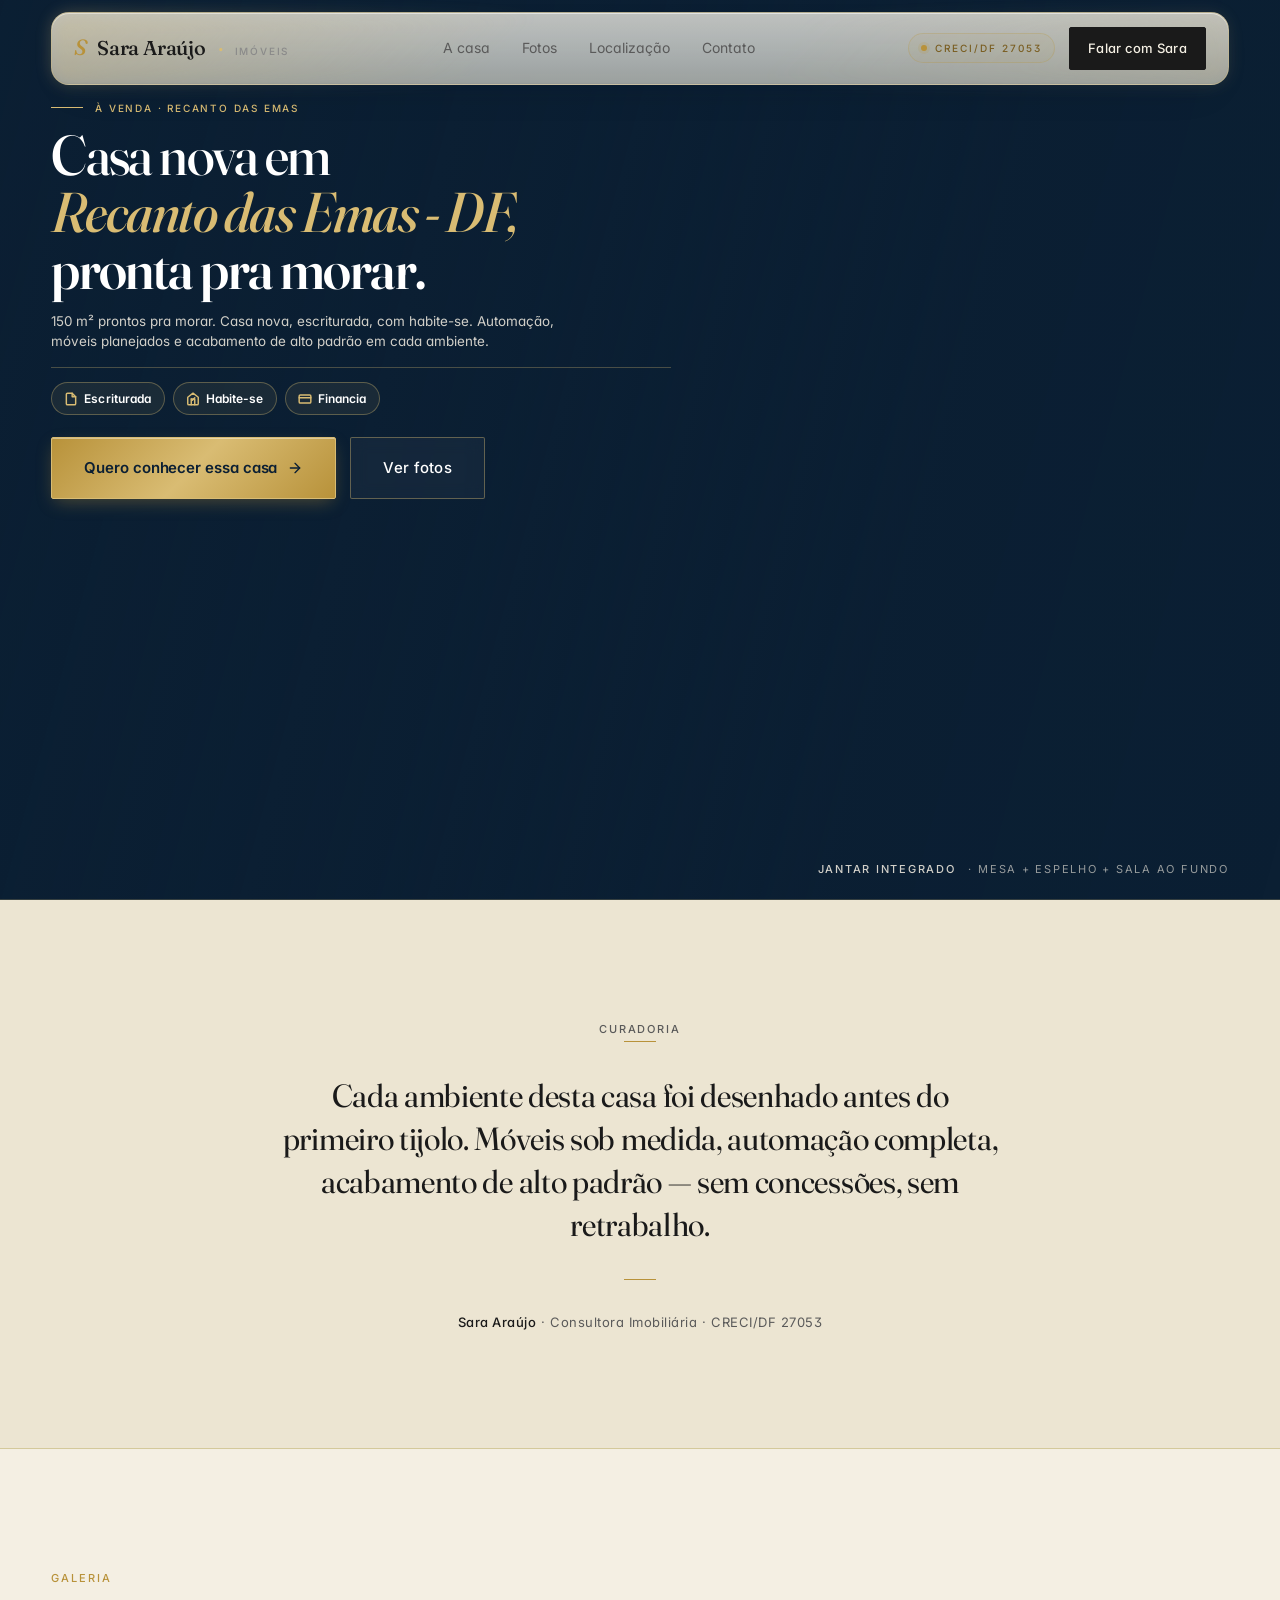
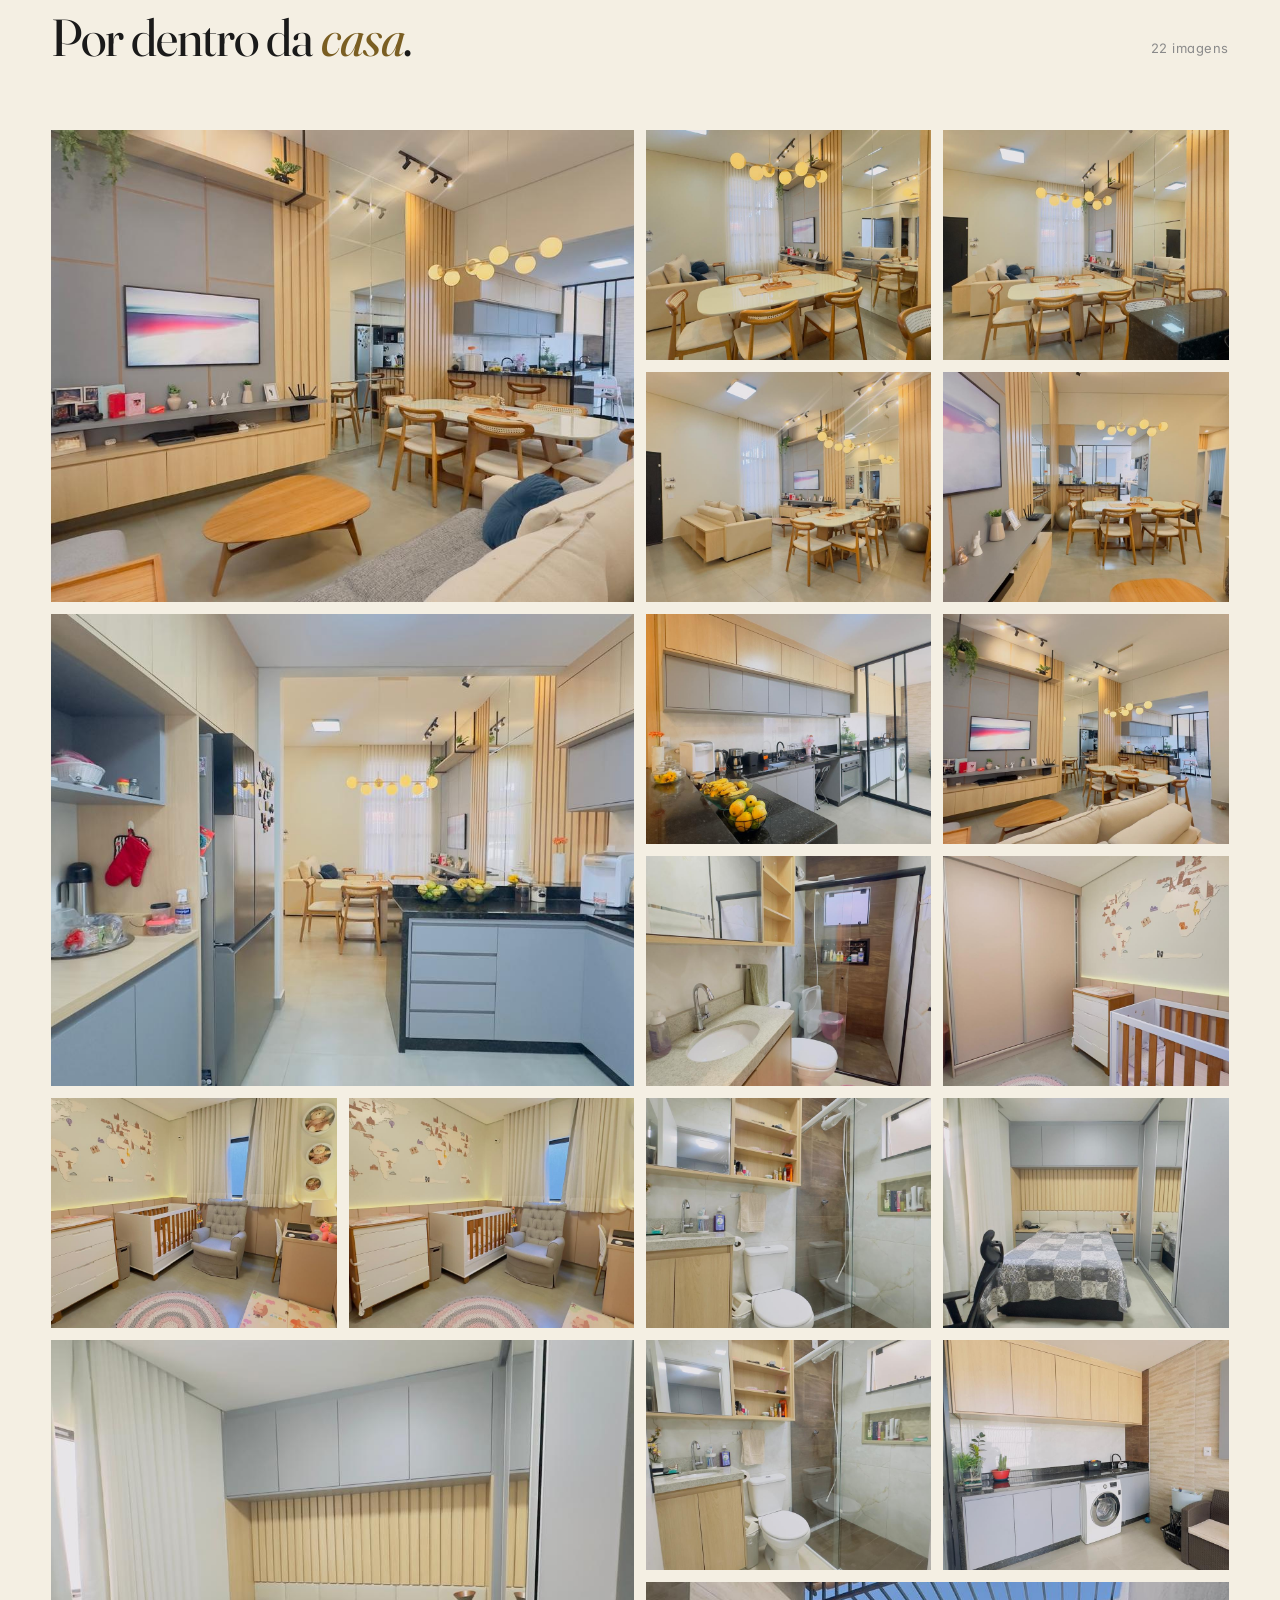
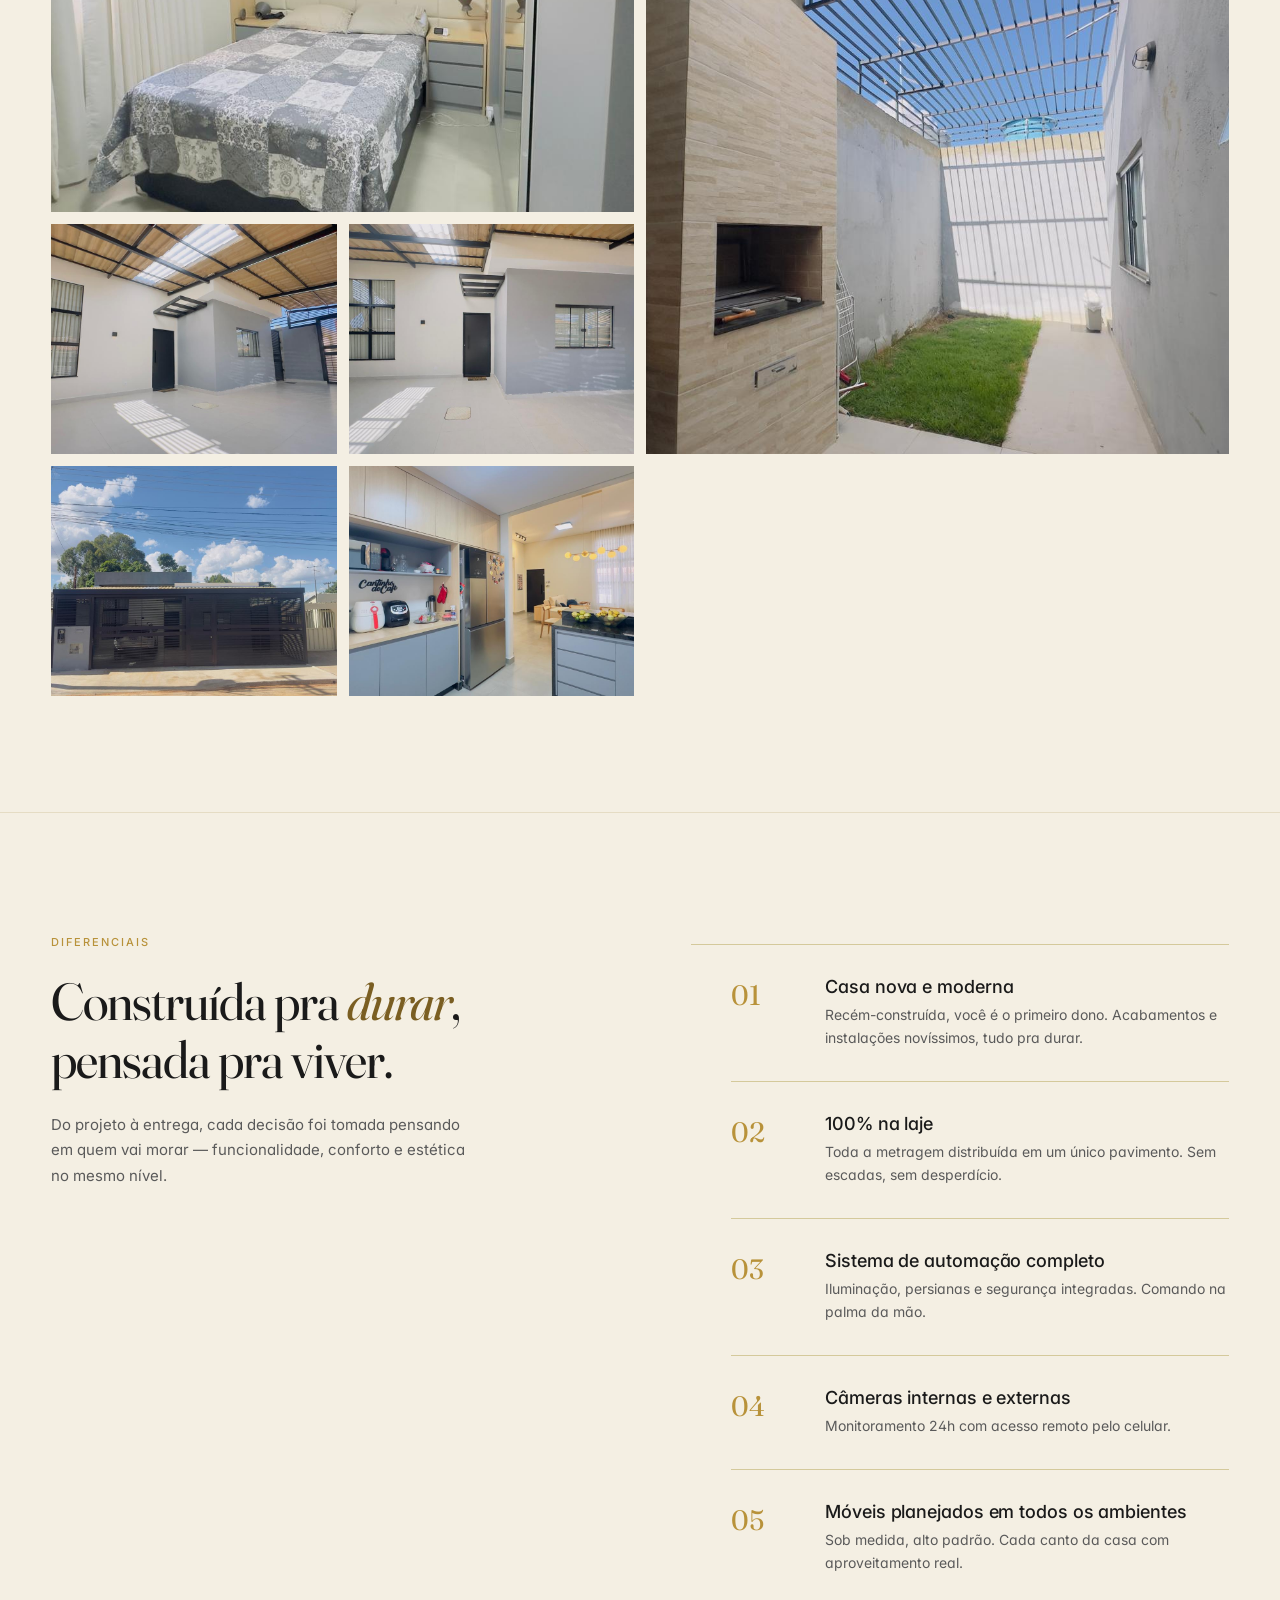
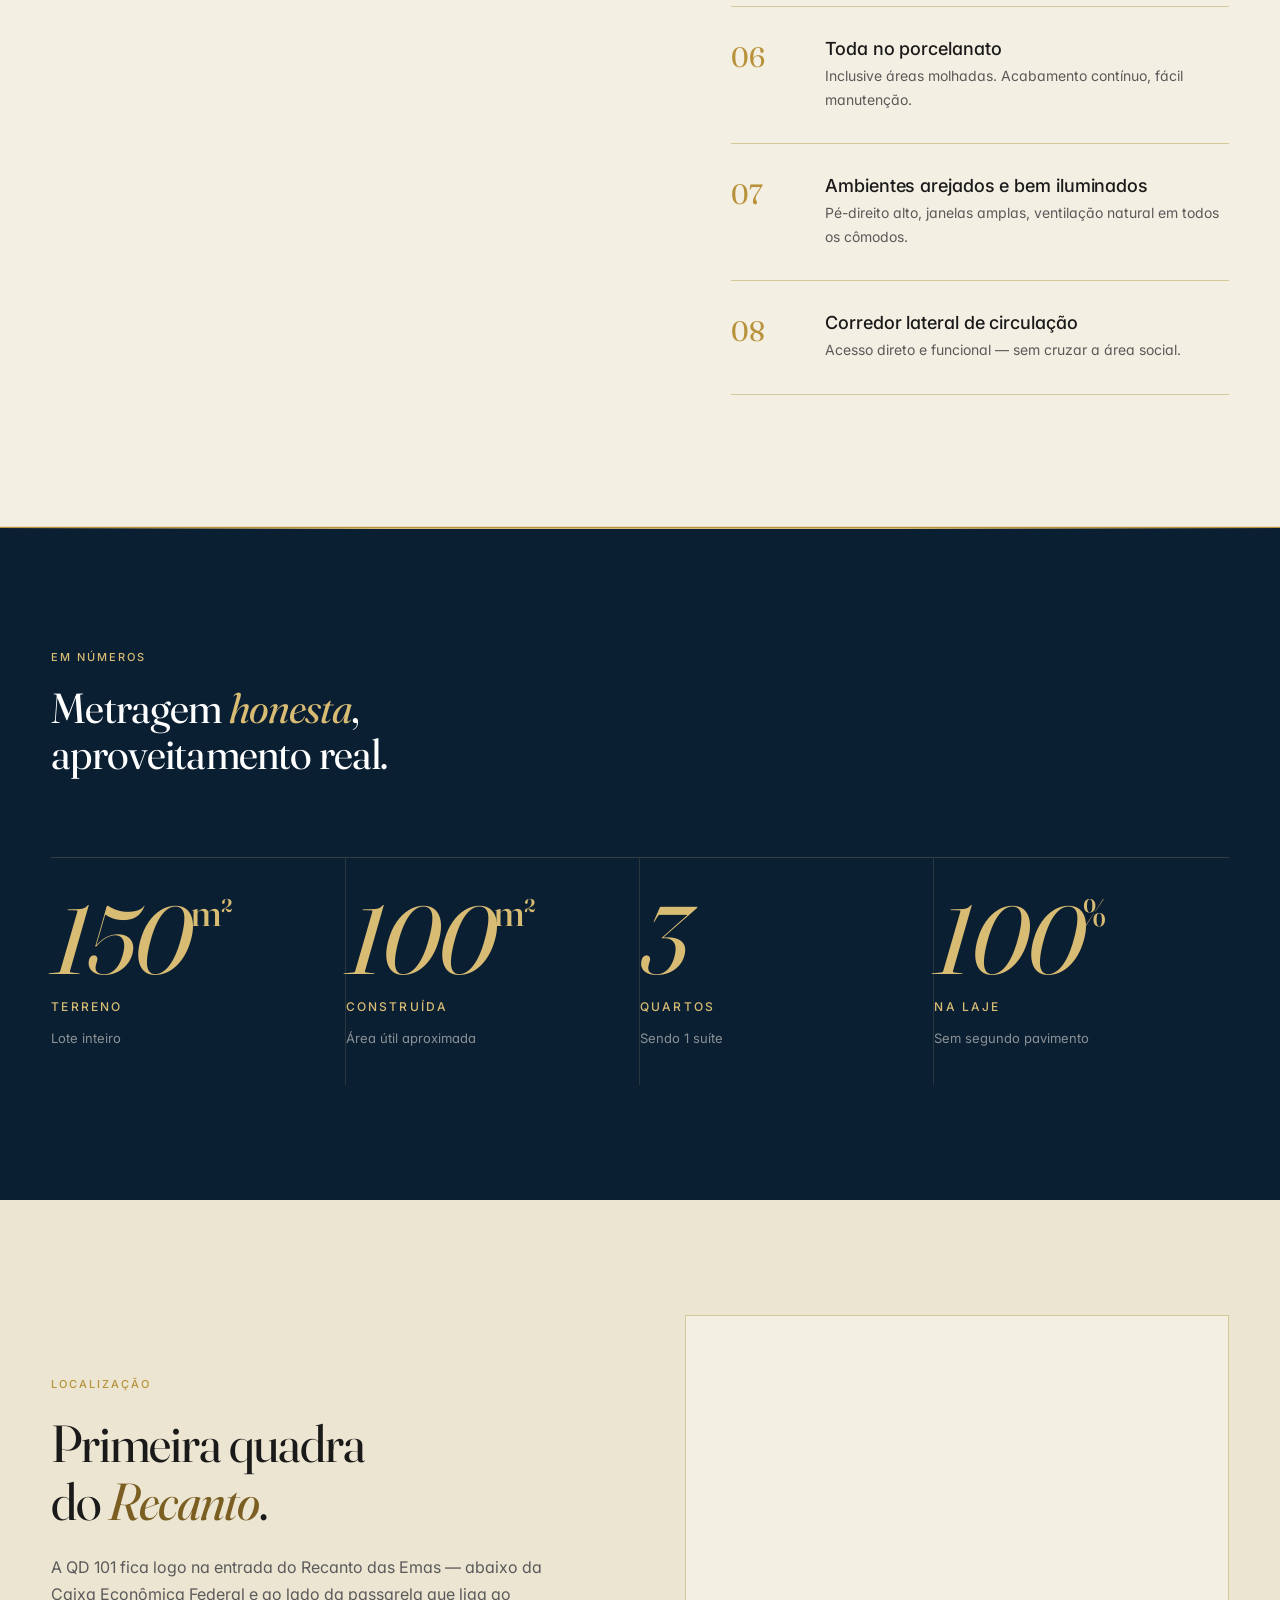
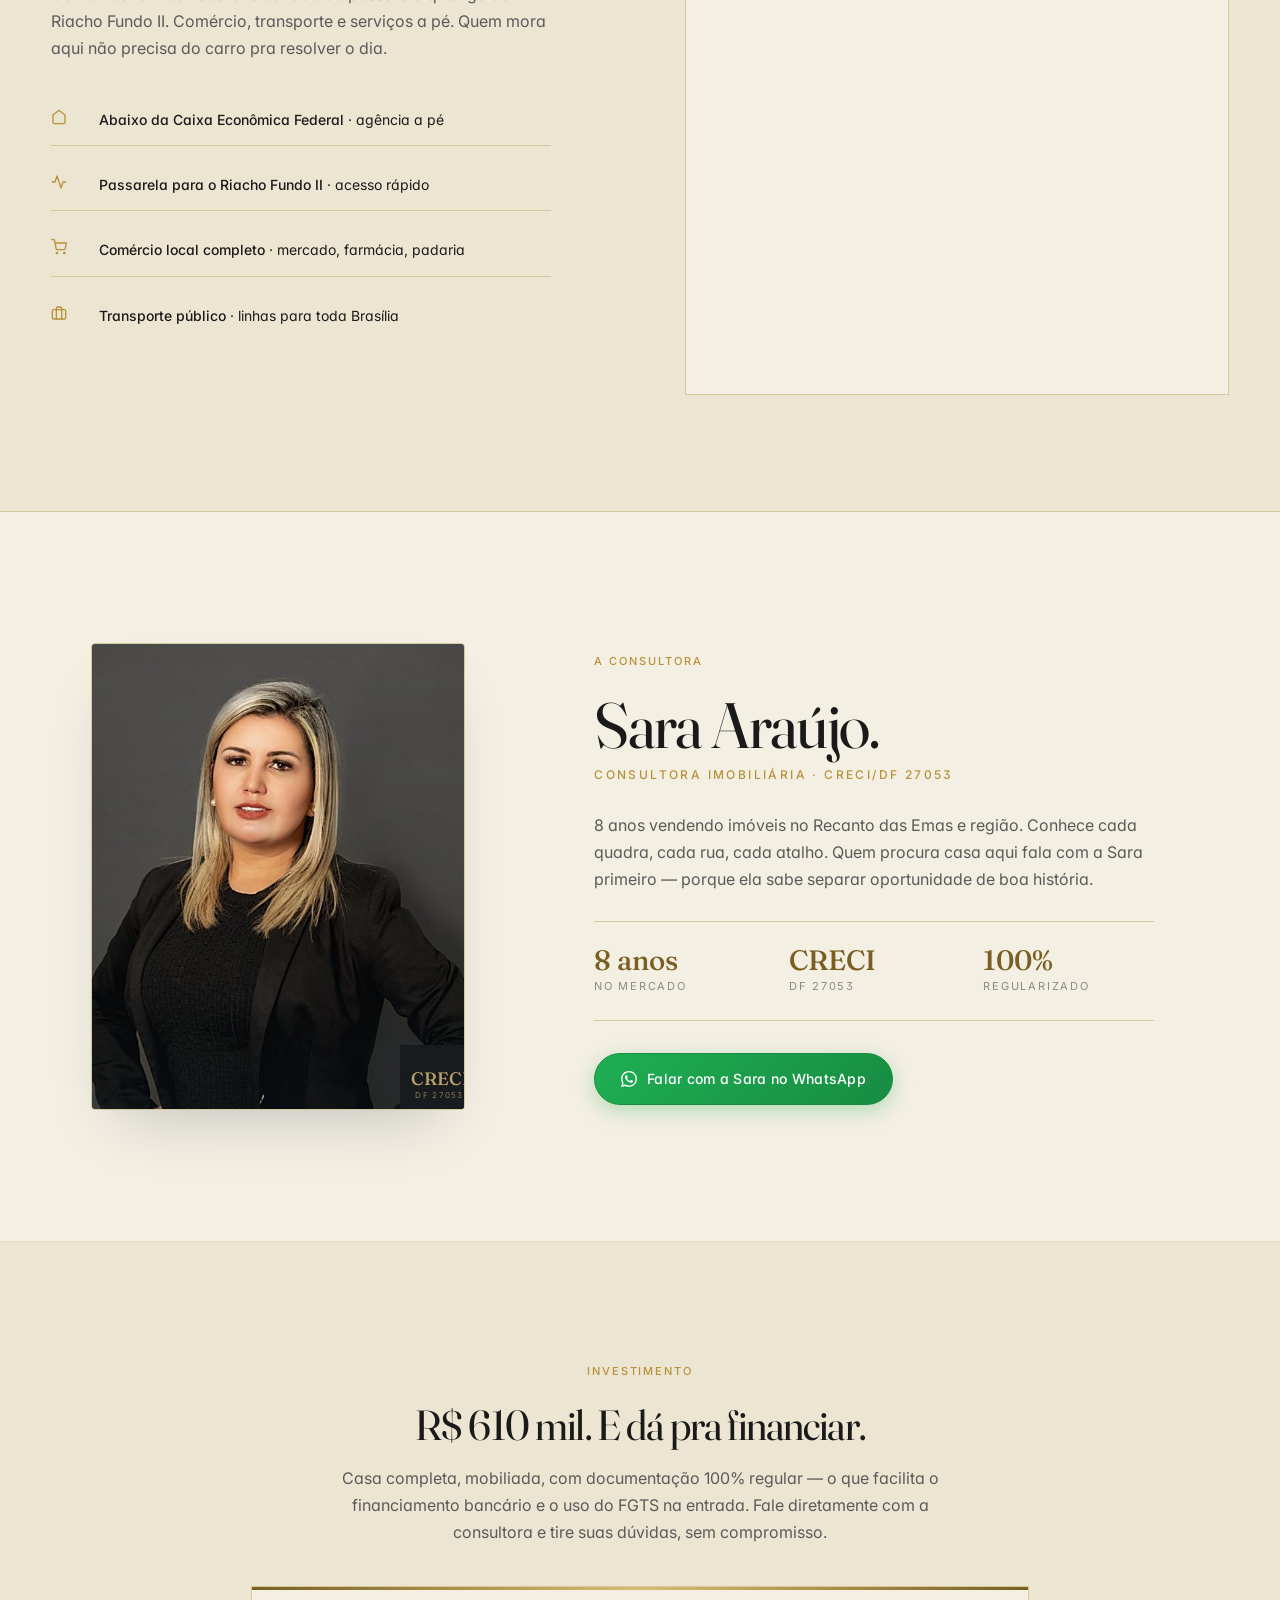
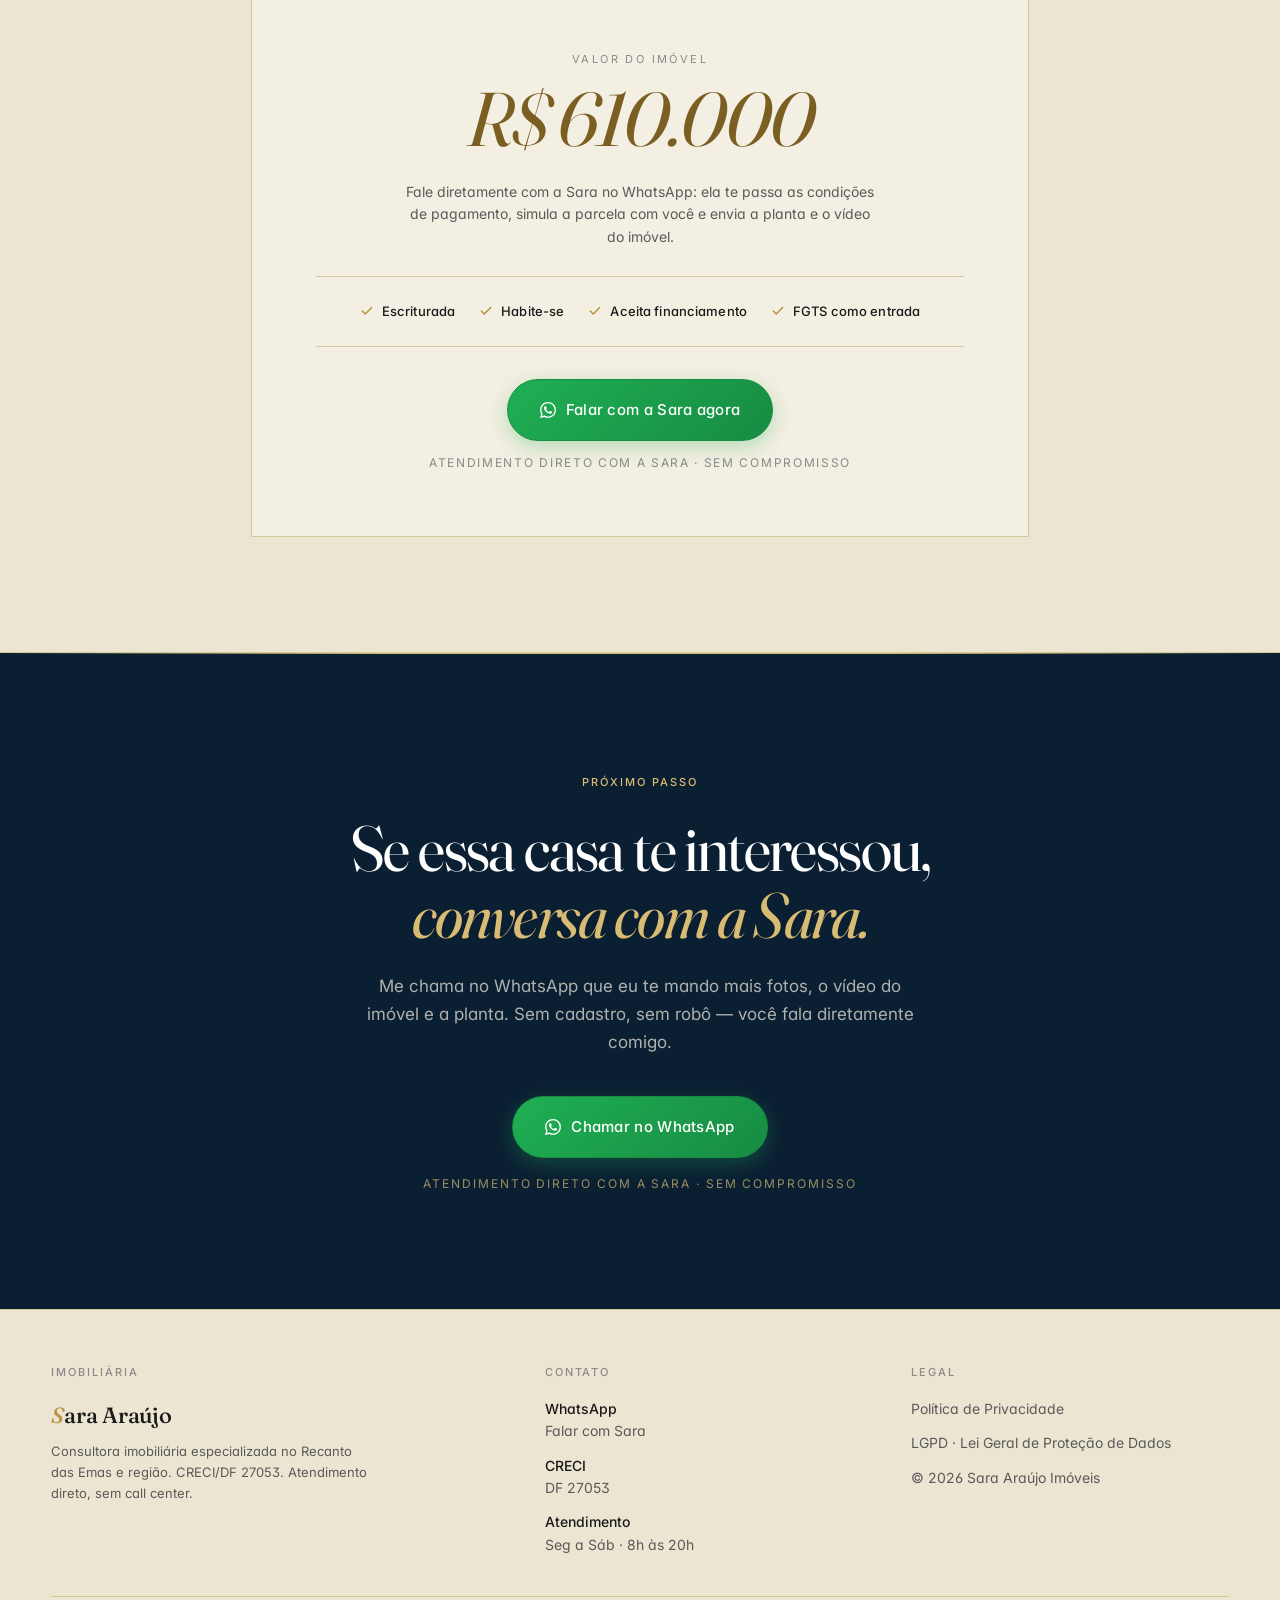
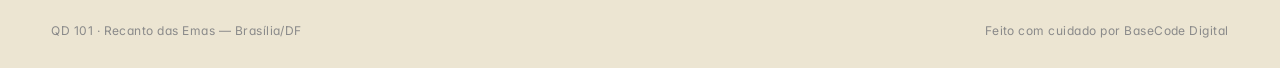
==== commit 870f3448: "fix: card Casa nova sem afirmar 'sem historico de uso' - Agora: 'voce e o primeiro dono. Acabamentos" ====
--- a/index.html
+++ b/index.html
@@ -243,7 +243,7 @@
           <span class="feature__num">01</span>
           <div class="feature__body">
             <h3 class="feature__title">Casa nova e moderna</h3>
-            <p class="feature__desc">Recém-construída, sem histórico de uso. Primeira moradia.</p>
+            <p class="feature__desc">Recém-construída, você é o primeiro dono. Acabamentos e instalações novíssimos, tudo pra durar.</p>
           </div>
         </li>
         <li class="feature reveal">
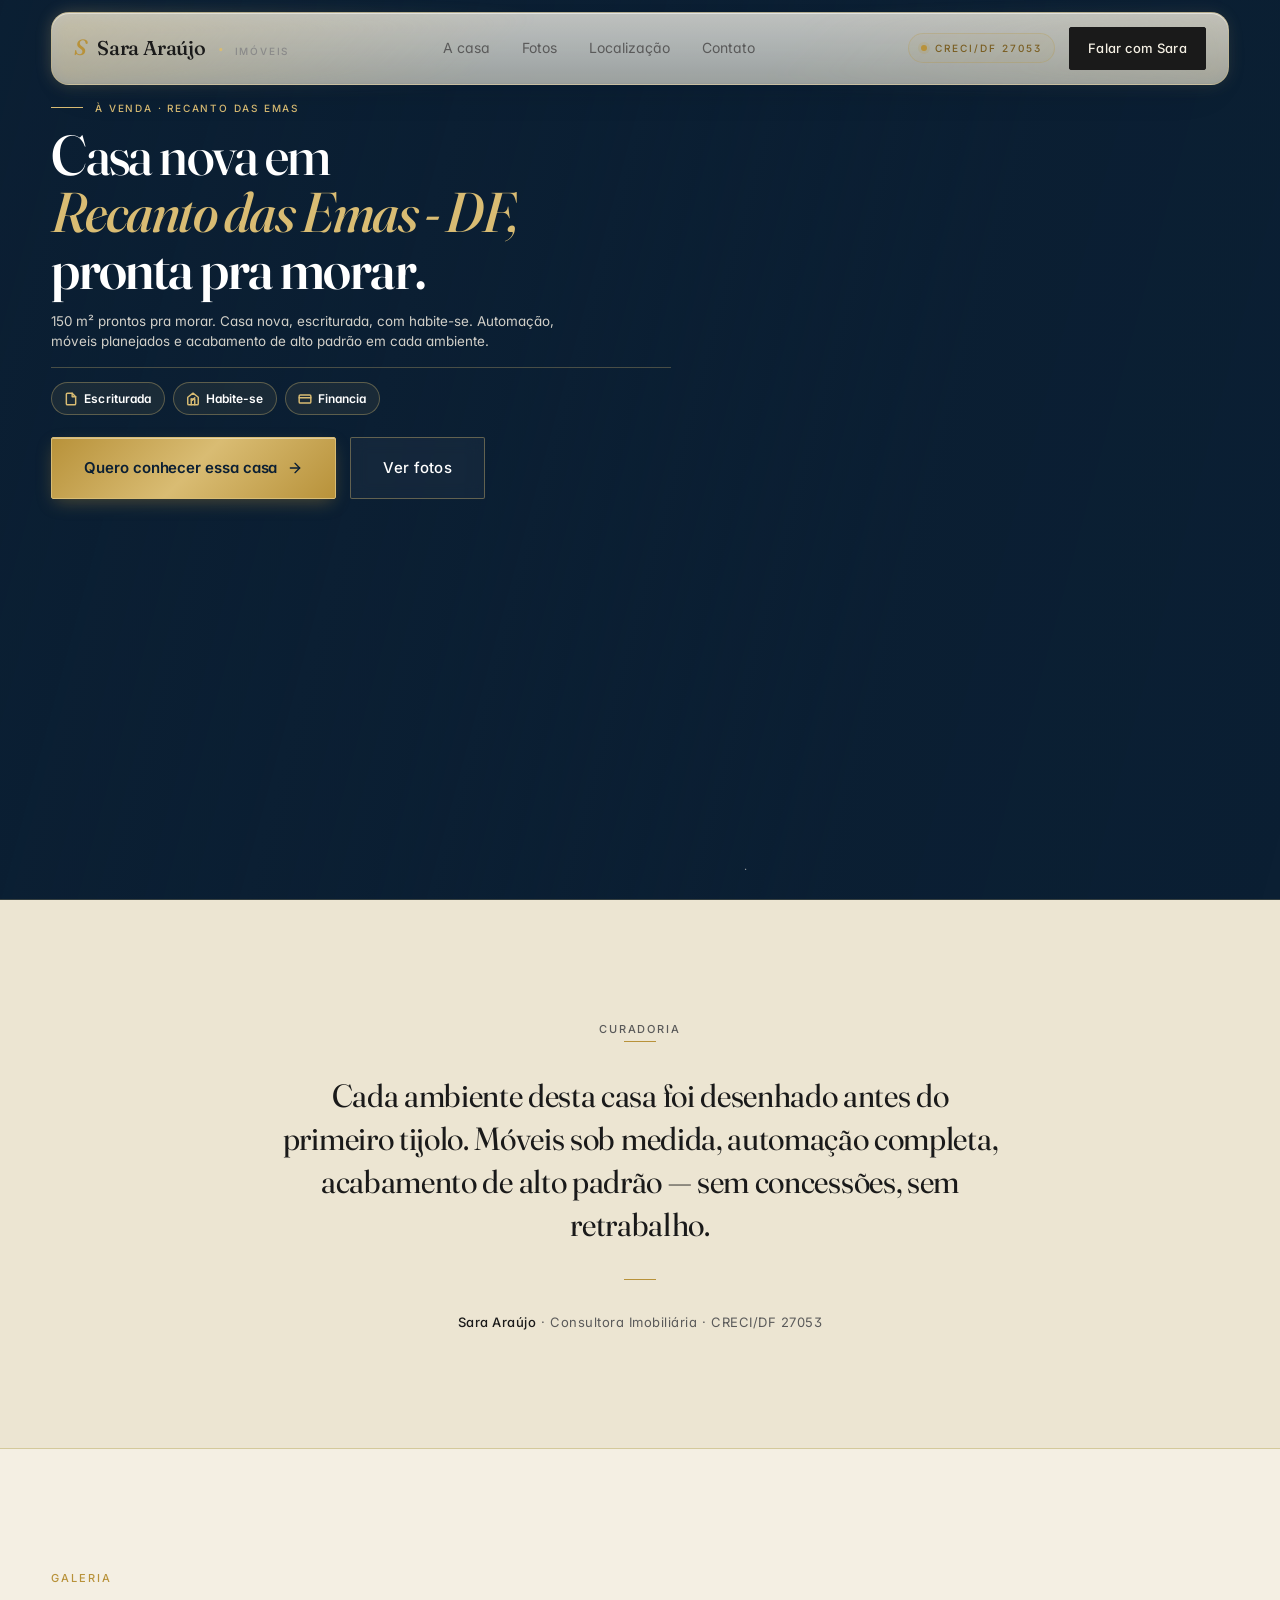
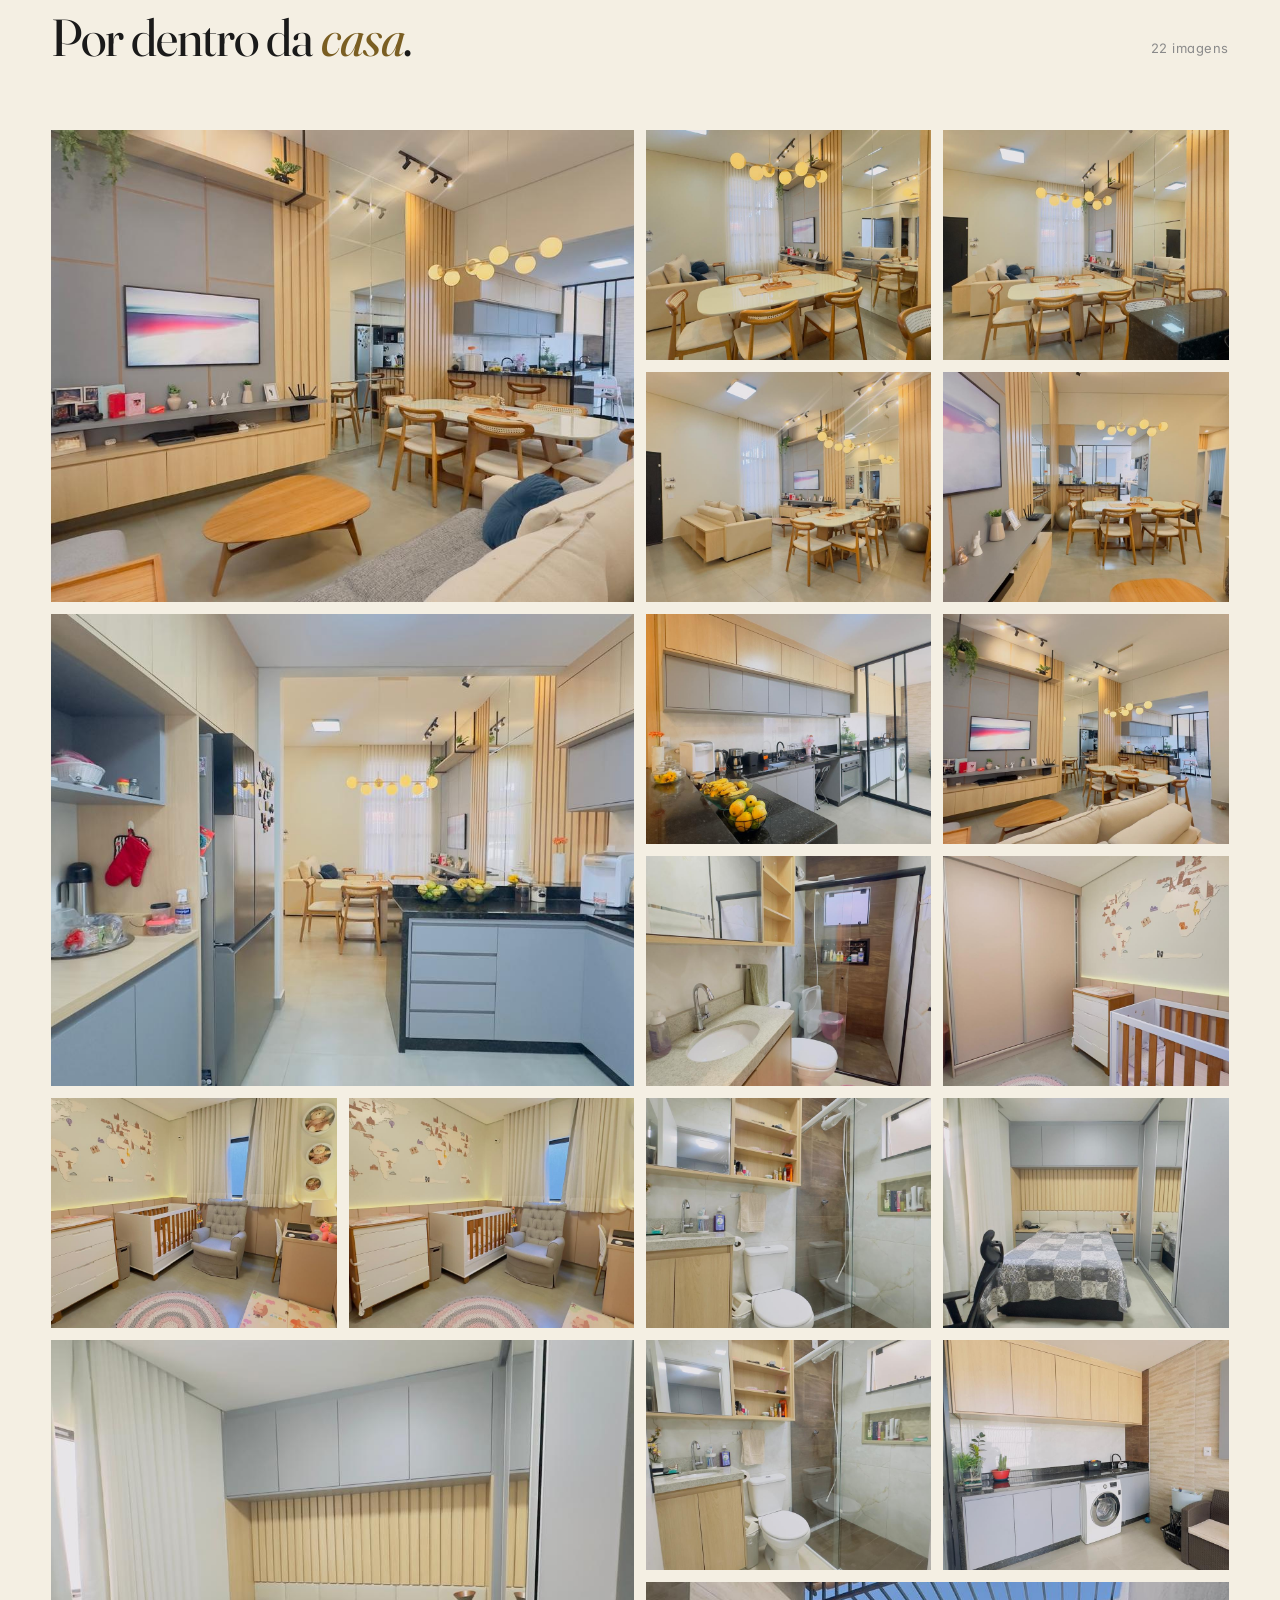
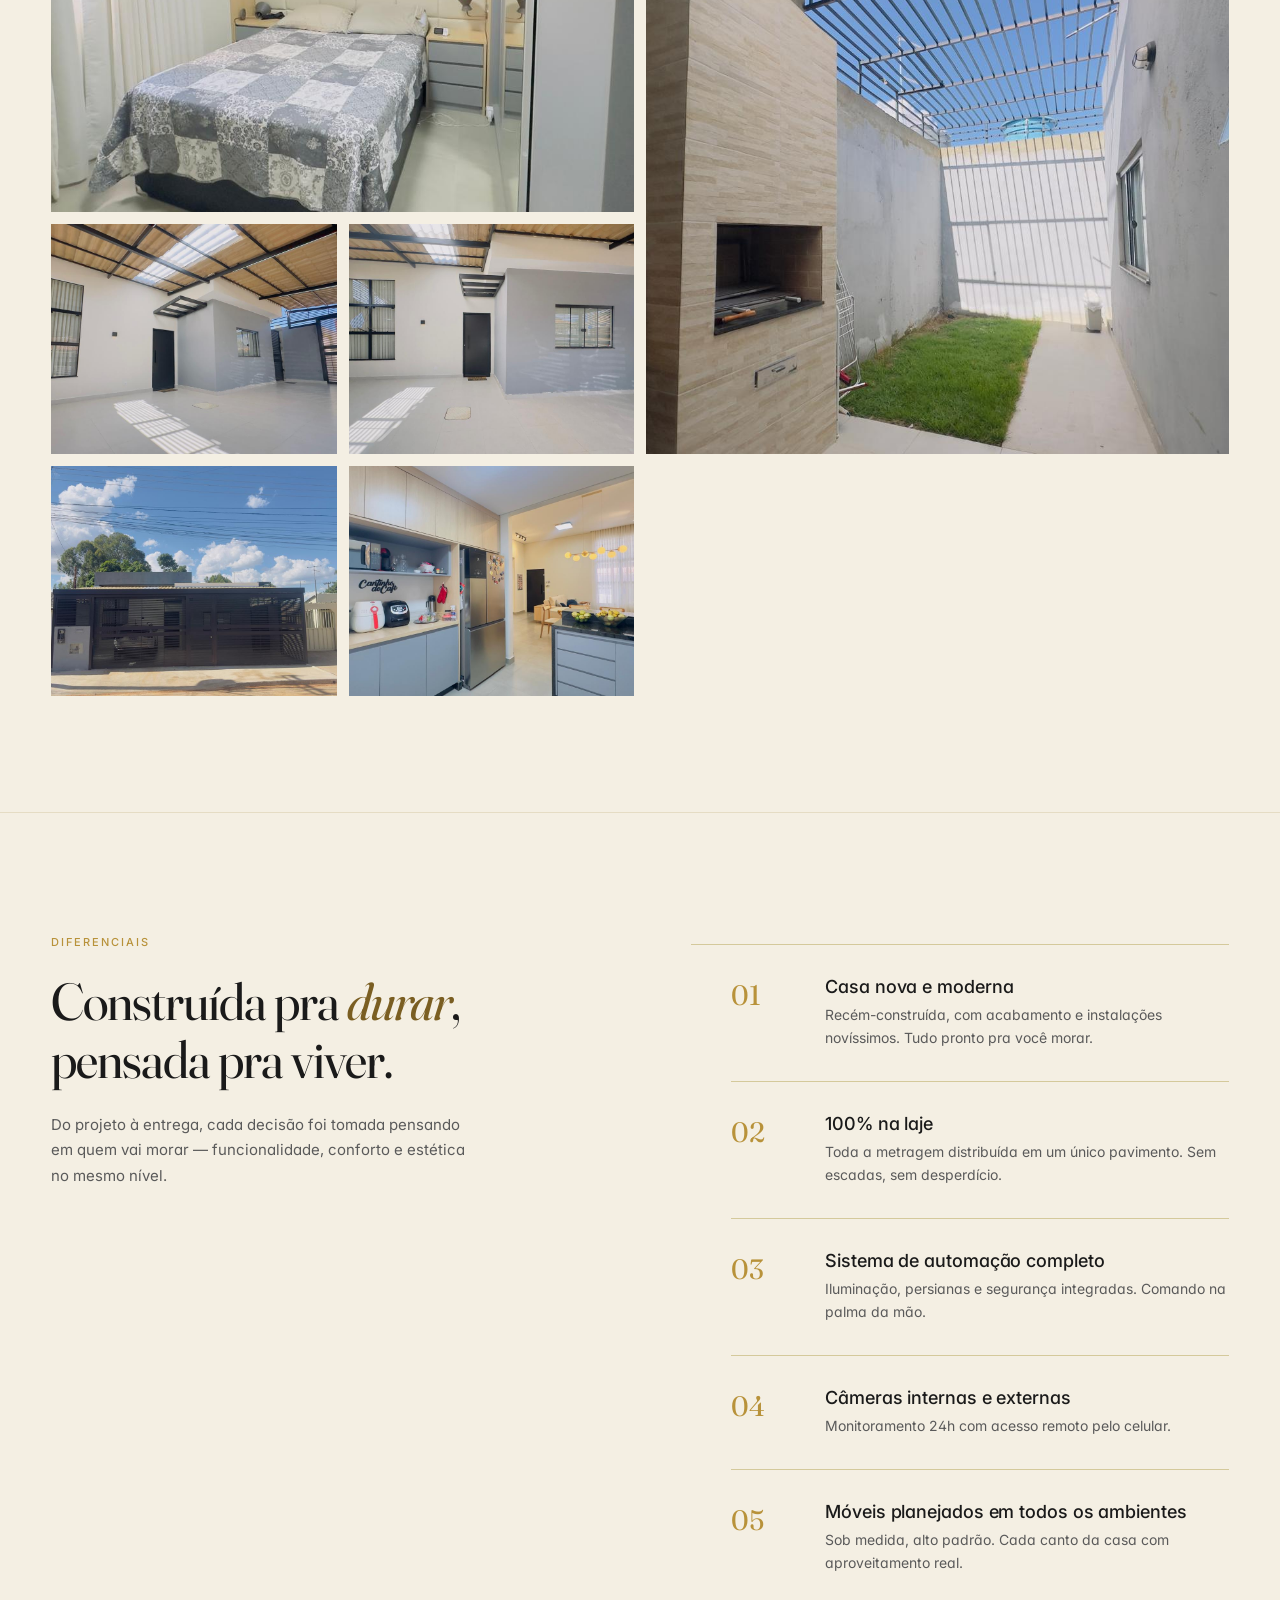
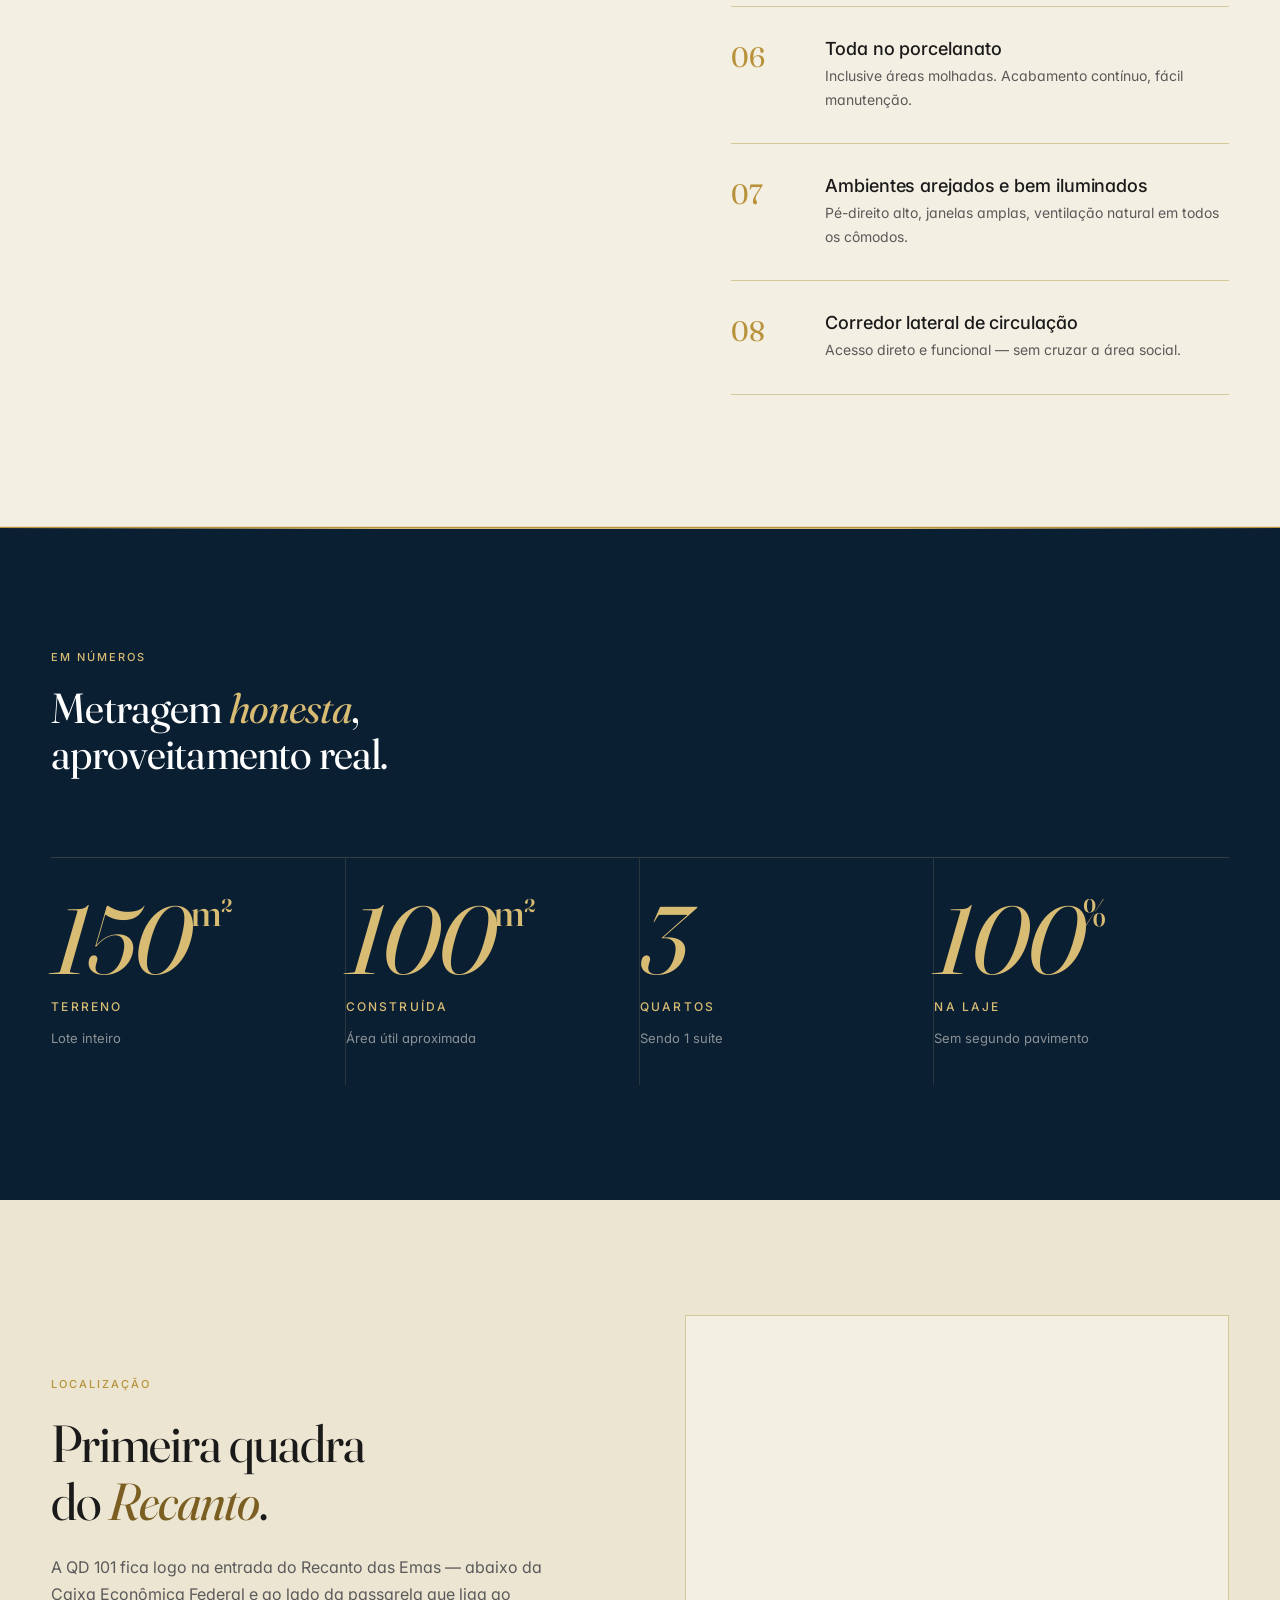
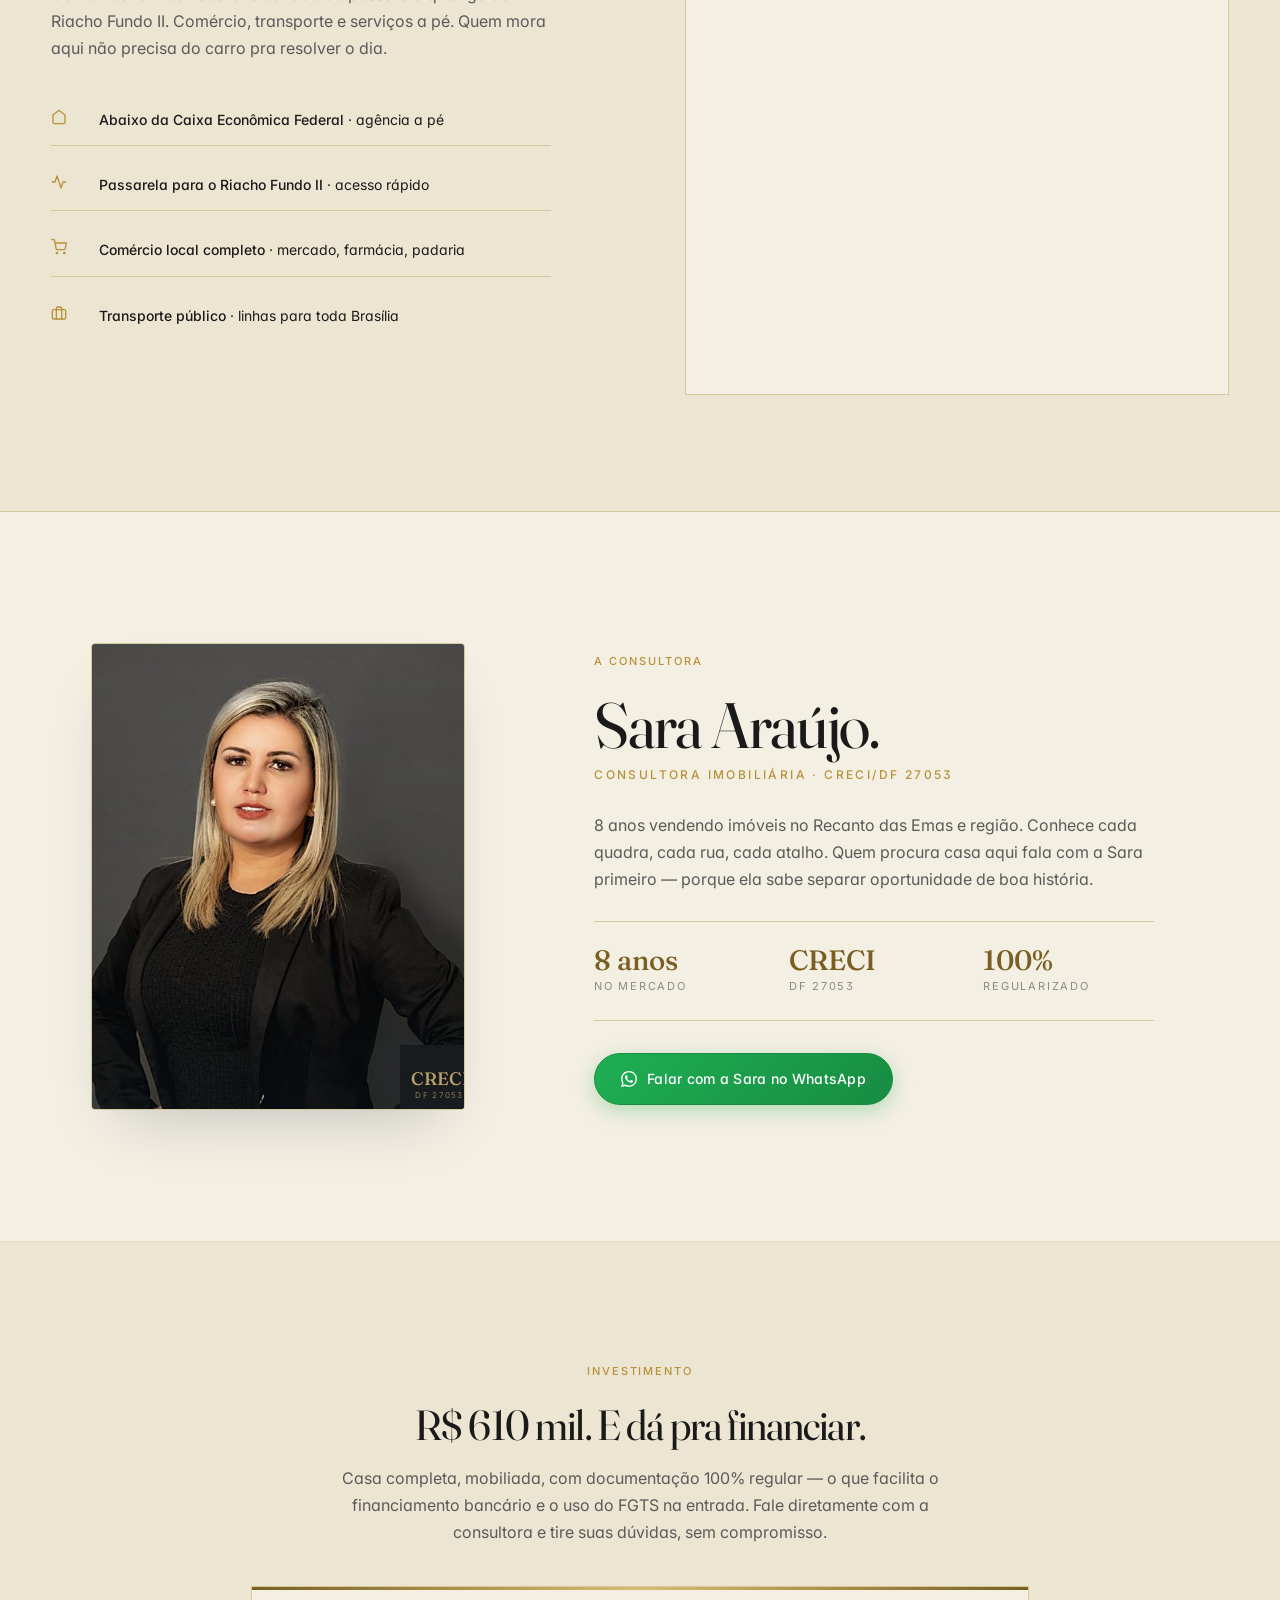
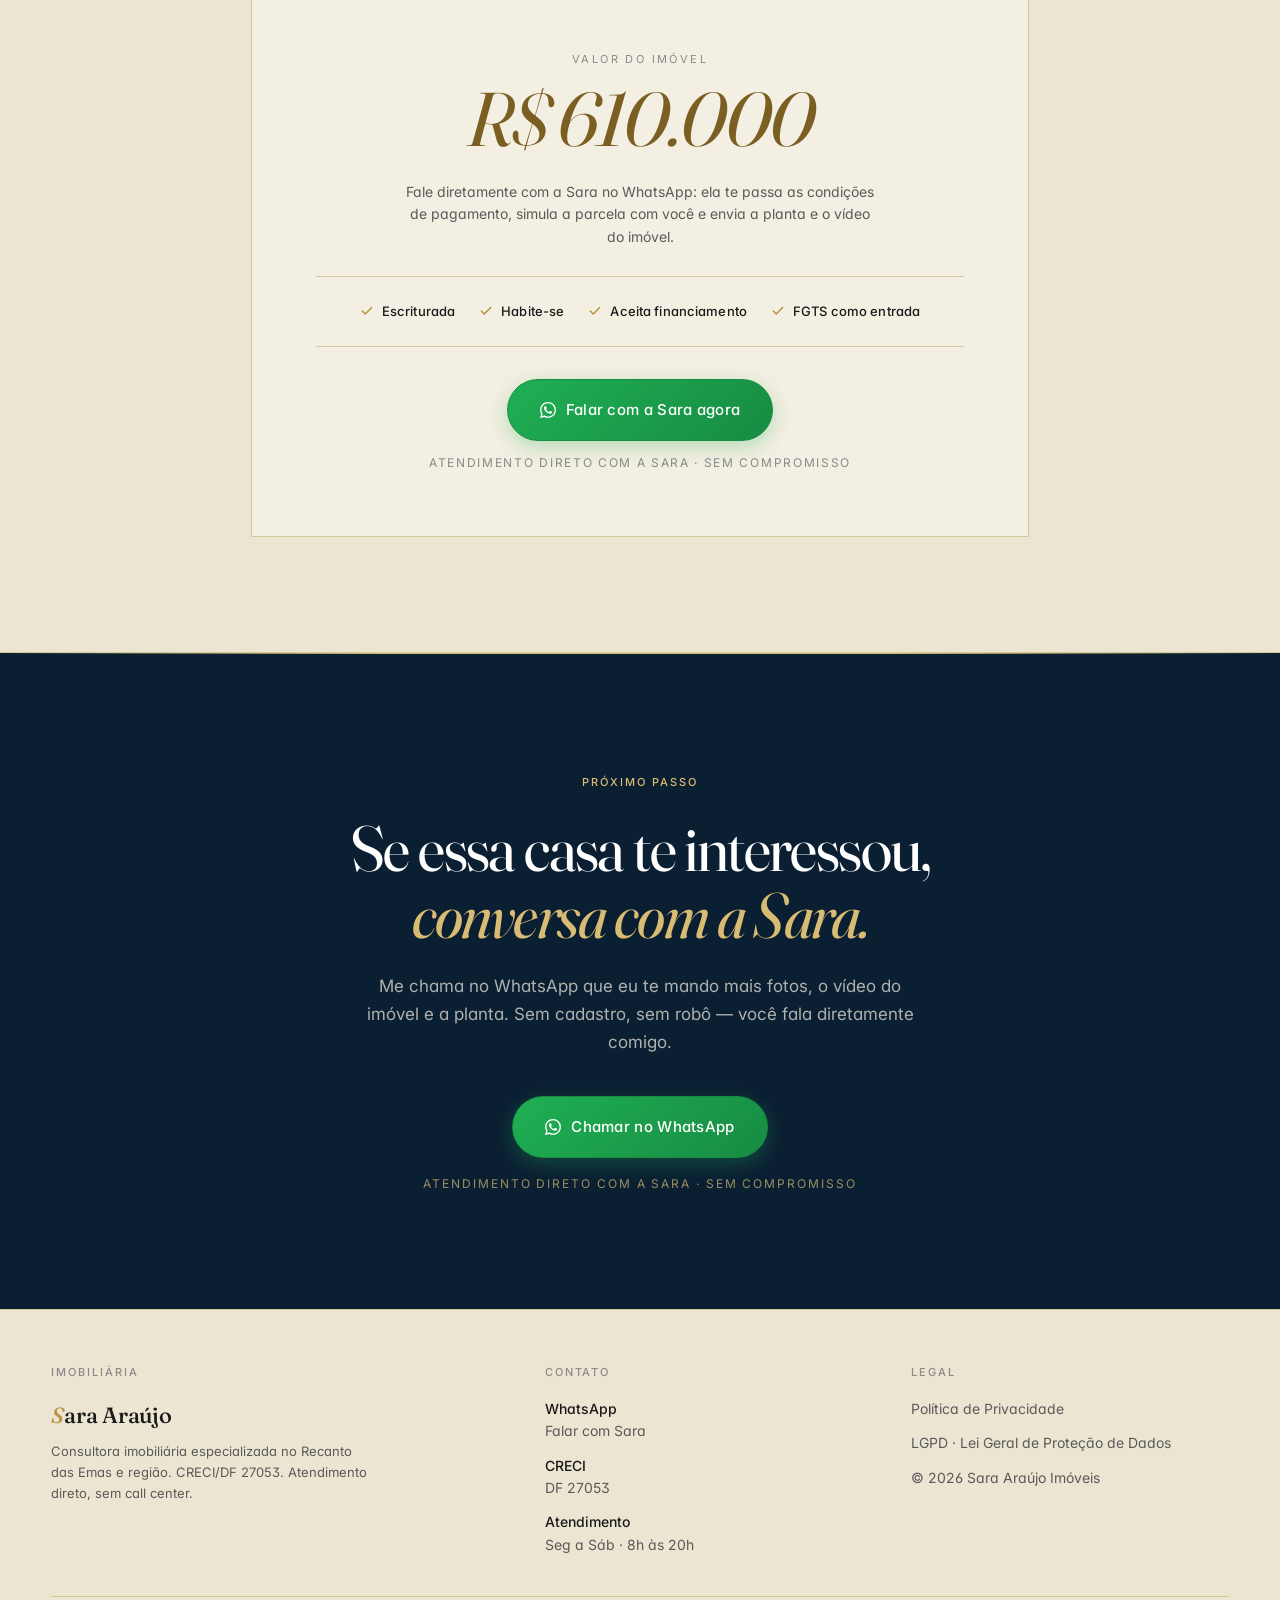
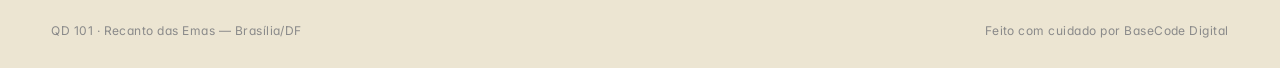
==== commit 3a90bc9f: "fix: card 01 copia correta - 'acabamento e instalacoes novissimos, tudo pronto pra voce morar' - Rem" ====
--- a/index.html
+++ b/index.html
@@ -243,7 +243,7 @@
           <span class="feature__num">01</span>
           <div class="feature__body">
             <h3 class="feature__title">Casa nova e moderna</h3>
-            <p class="feature__desc">Recém-construída, você é o primeiro dono. Acabamentos e instalações novíssimos, tudo pra durar.</p>
+            <p class="feature__desc">Recém-construída, com acabamento e instalações novíssimos. Tudo pronto pra você morar.</p>
           </div>
         </li>
         <li class="feature reveal">
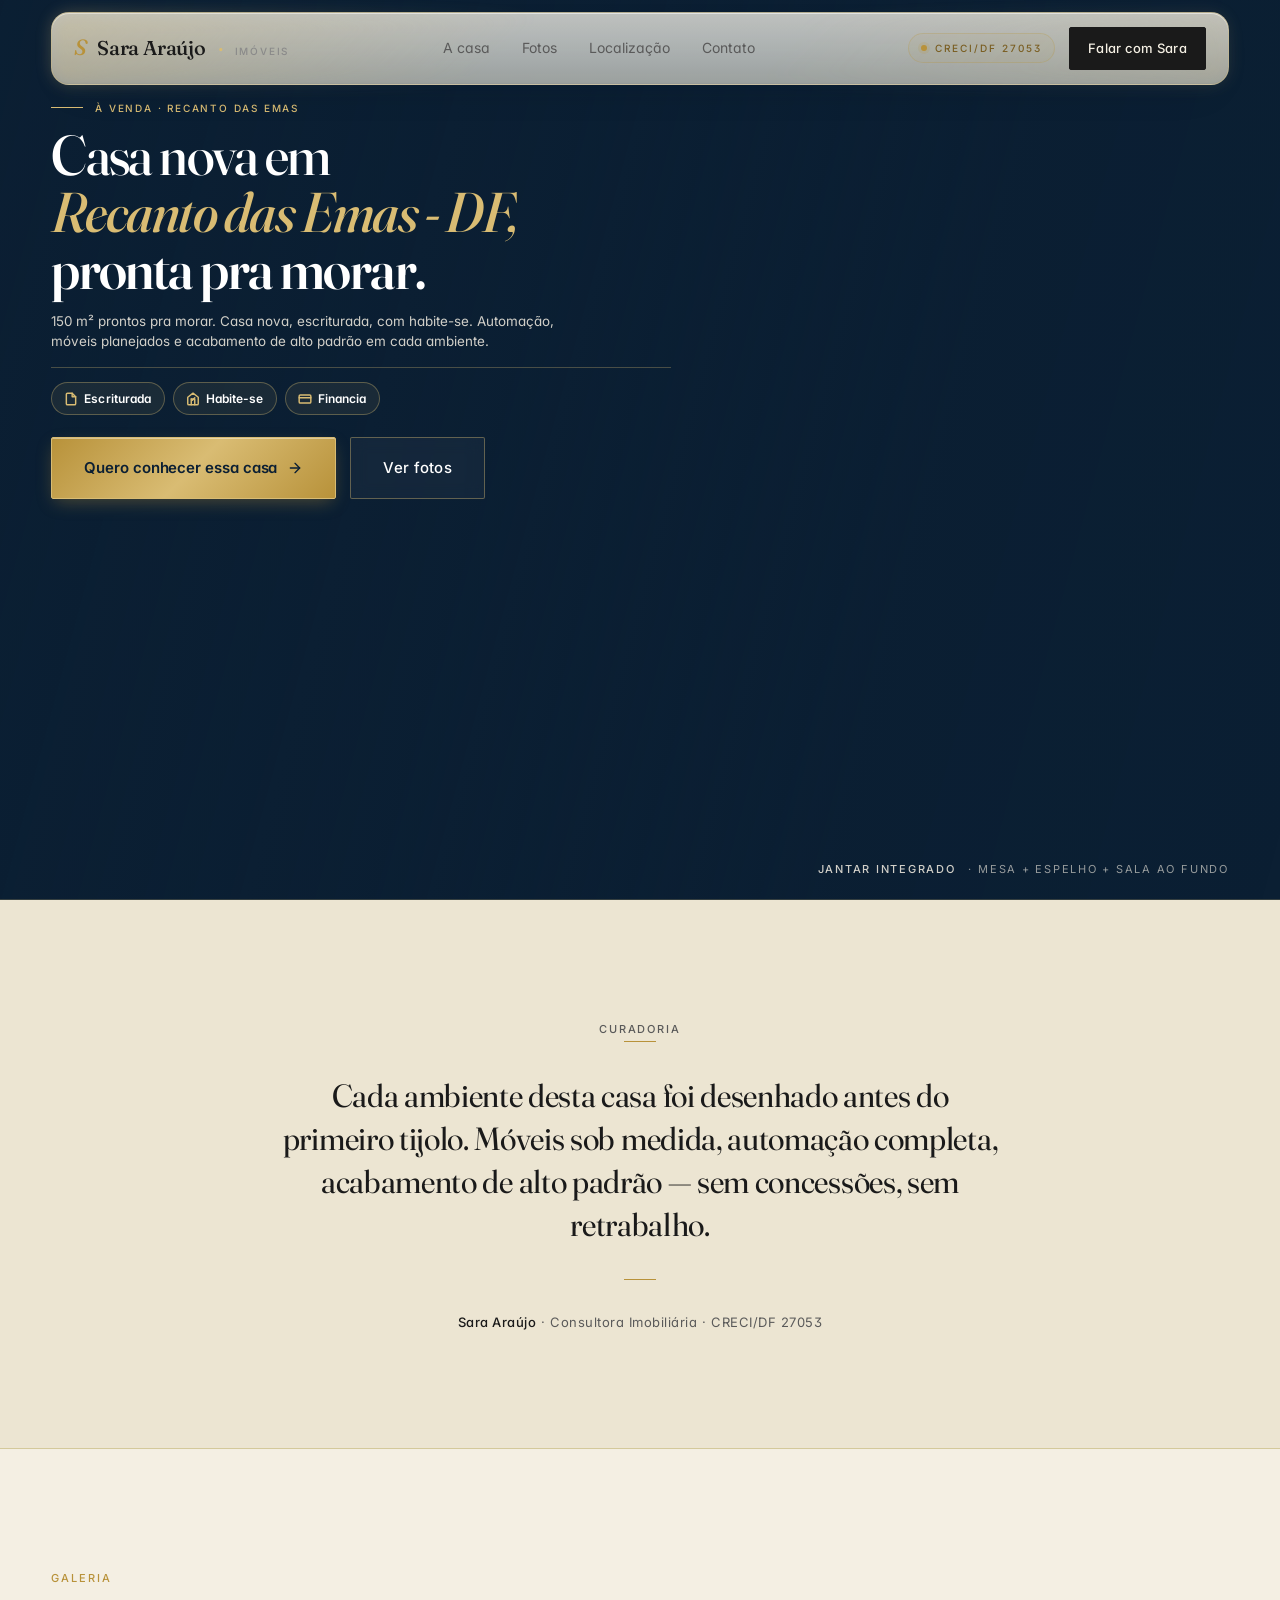
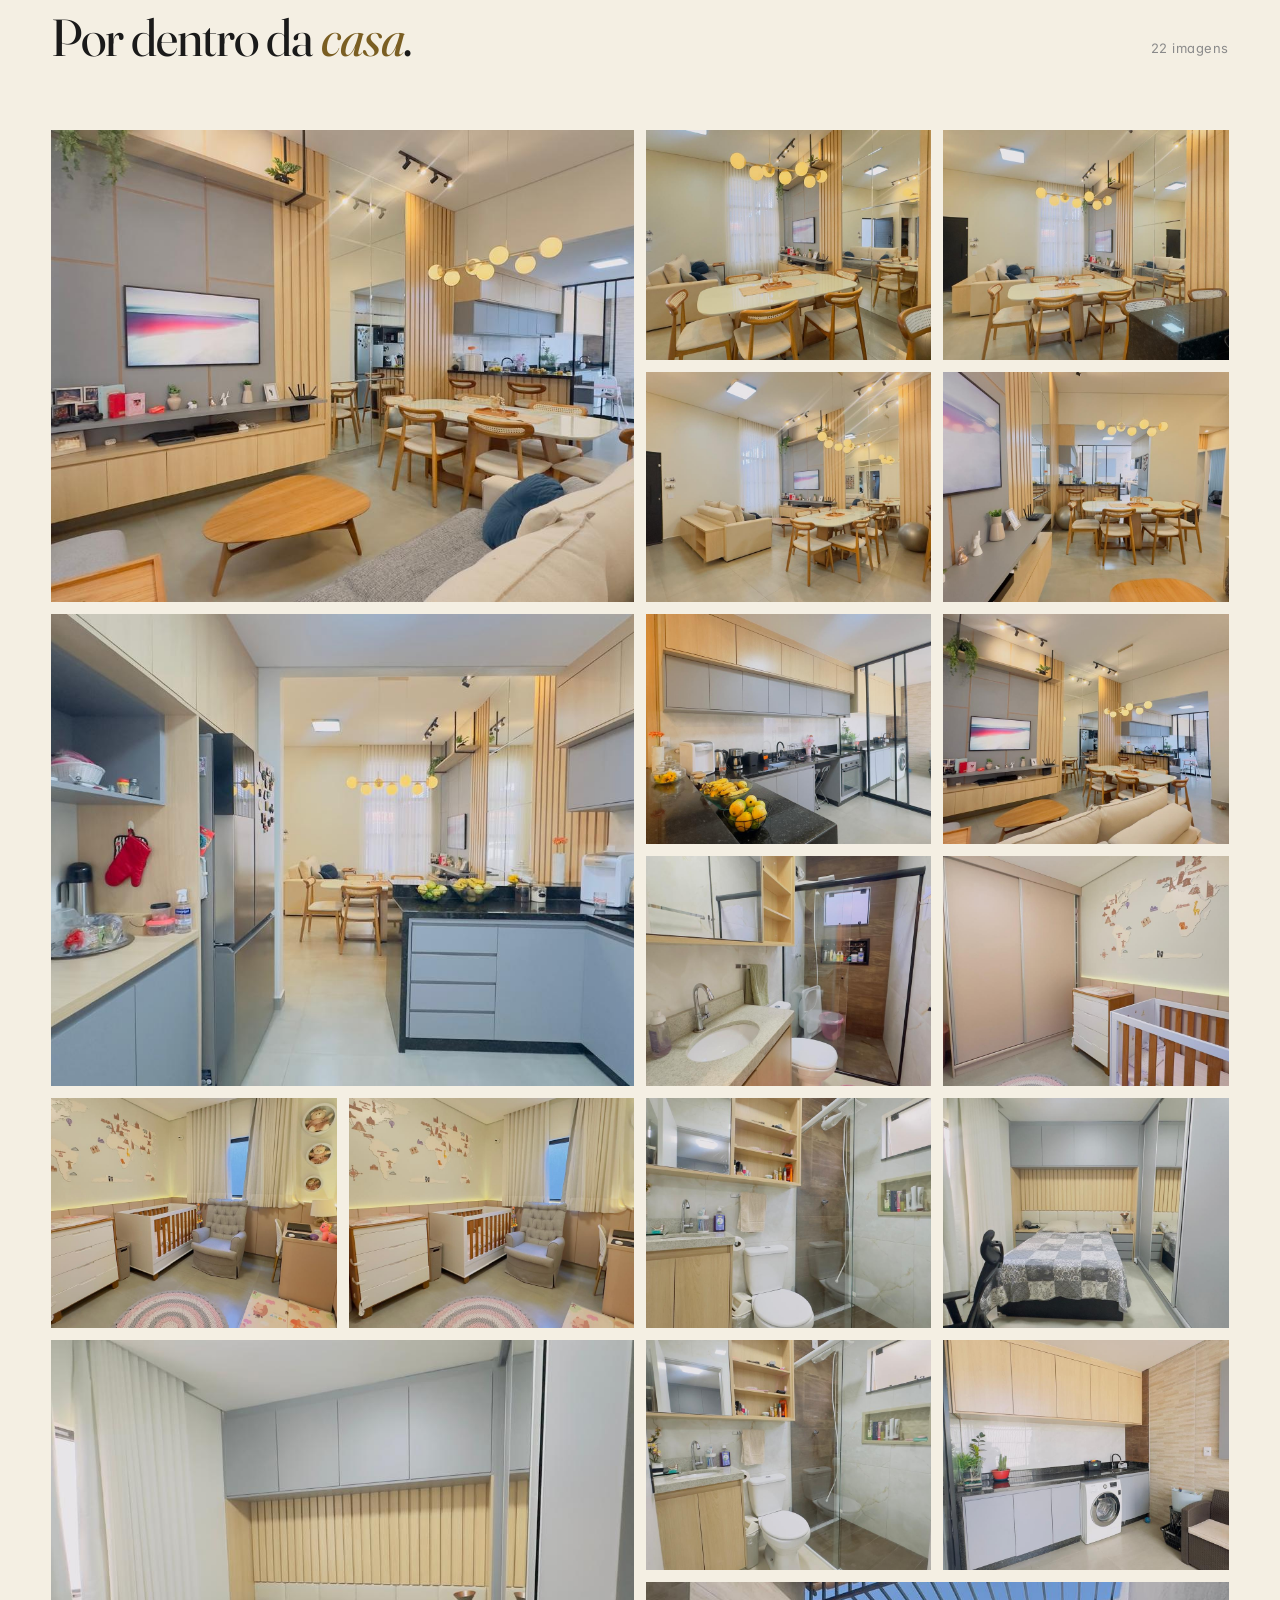
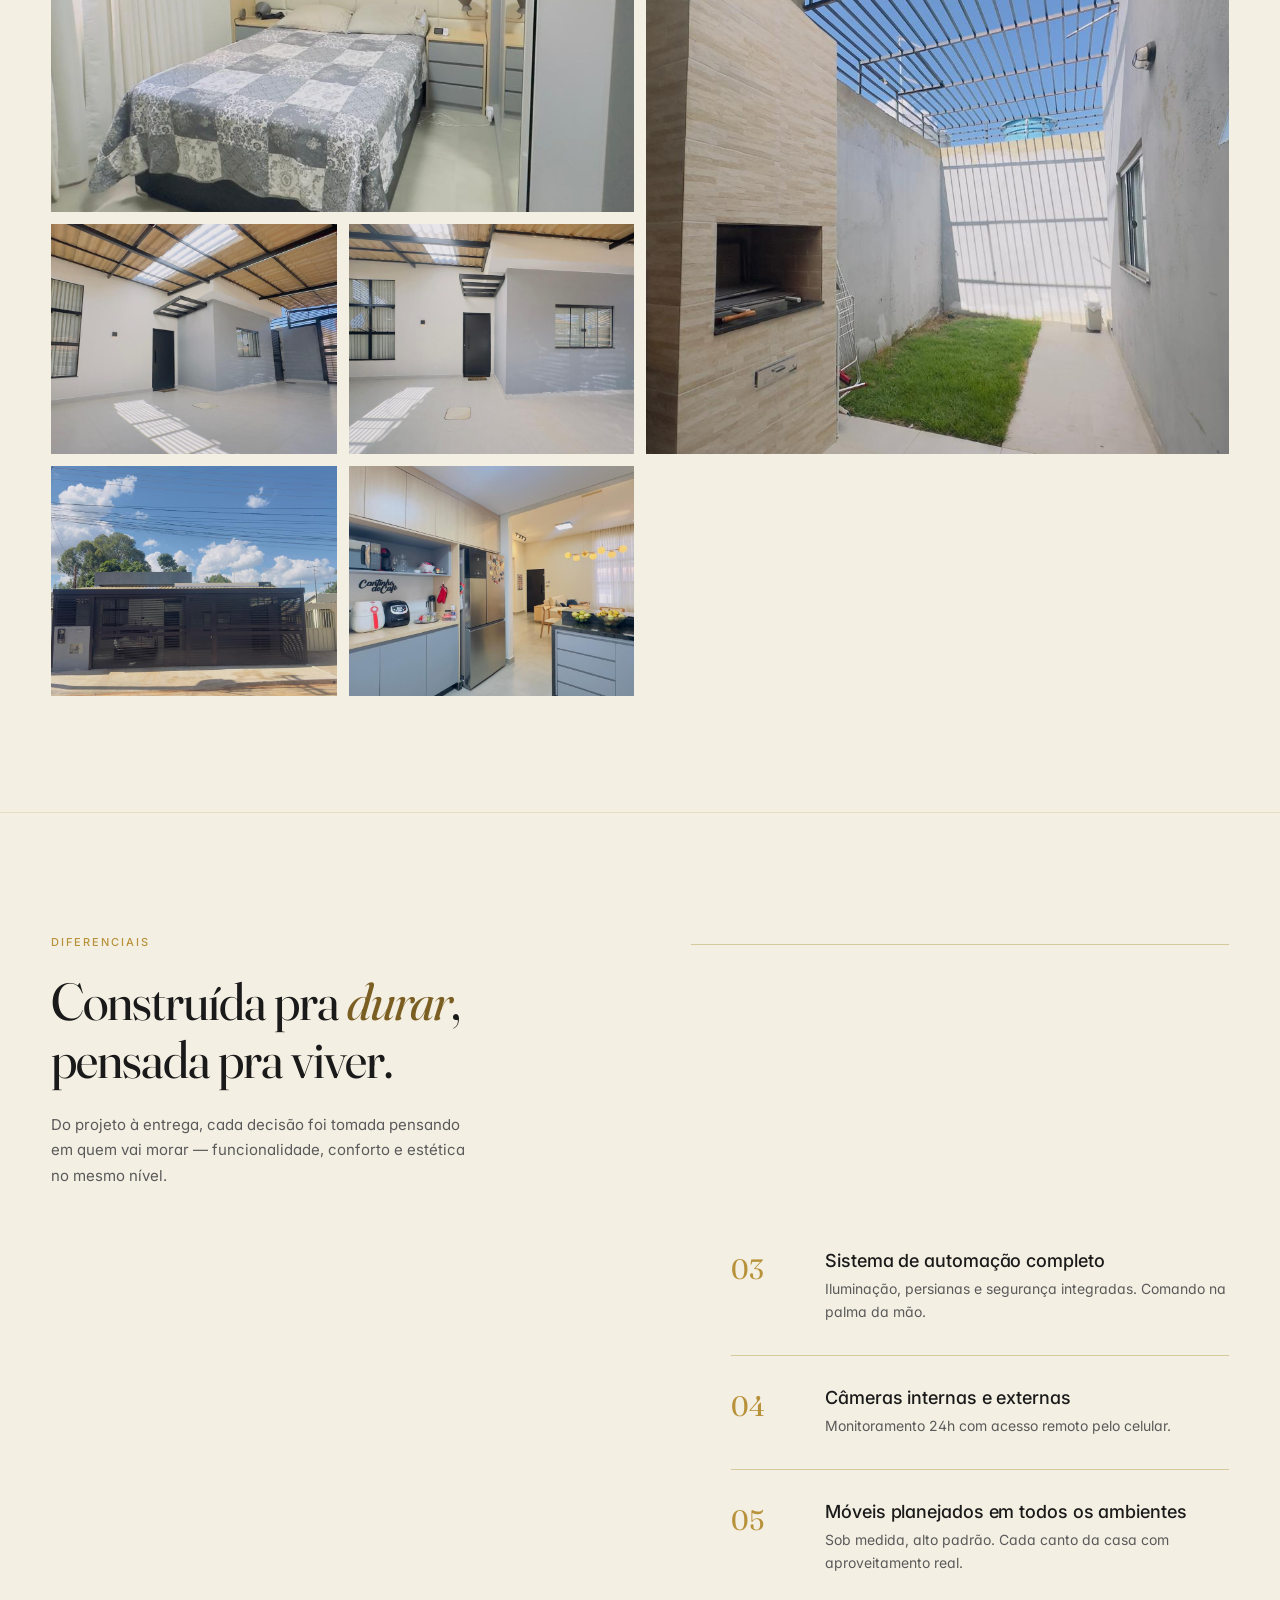
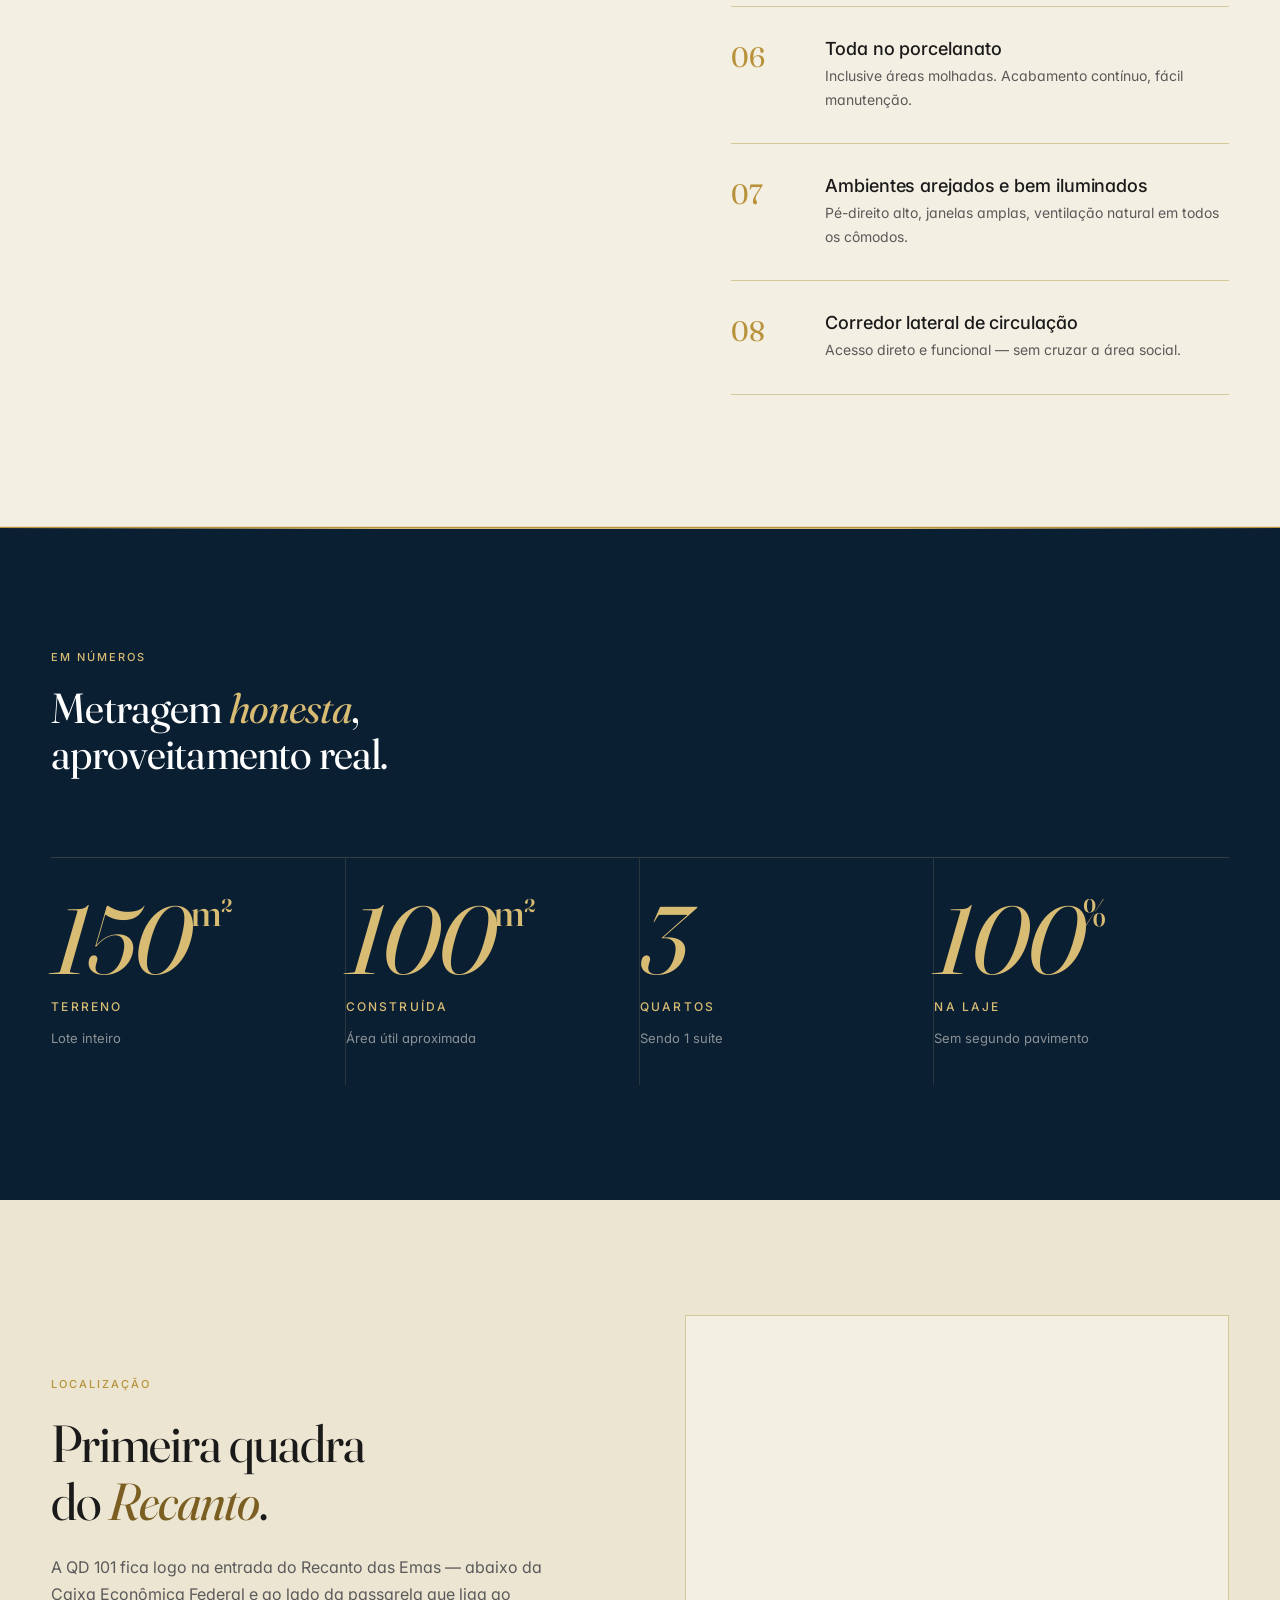
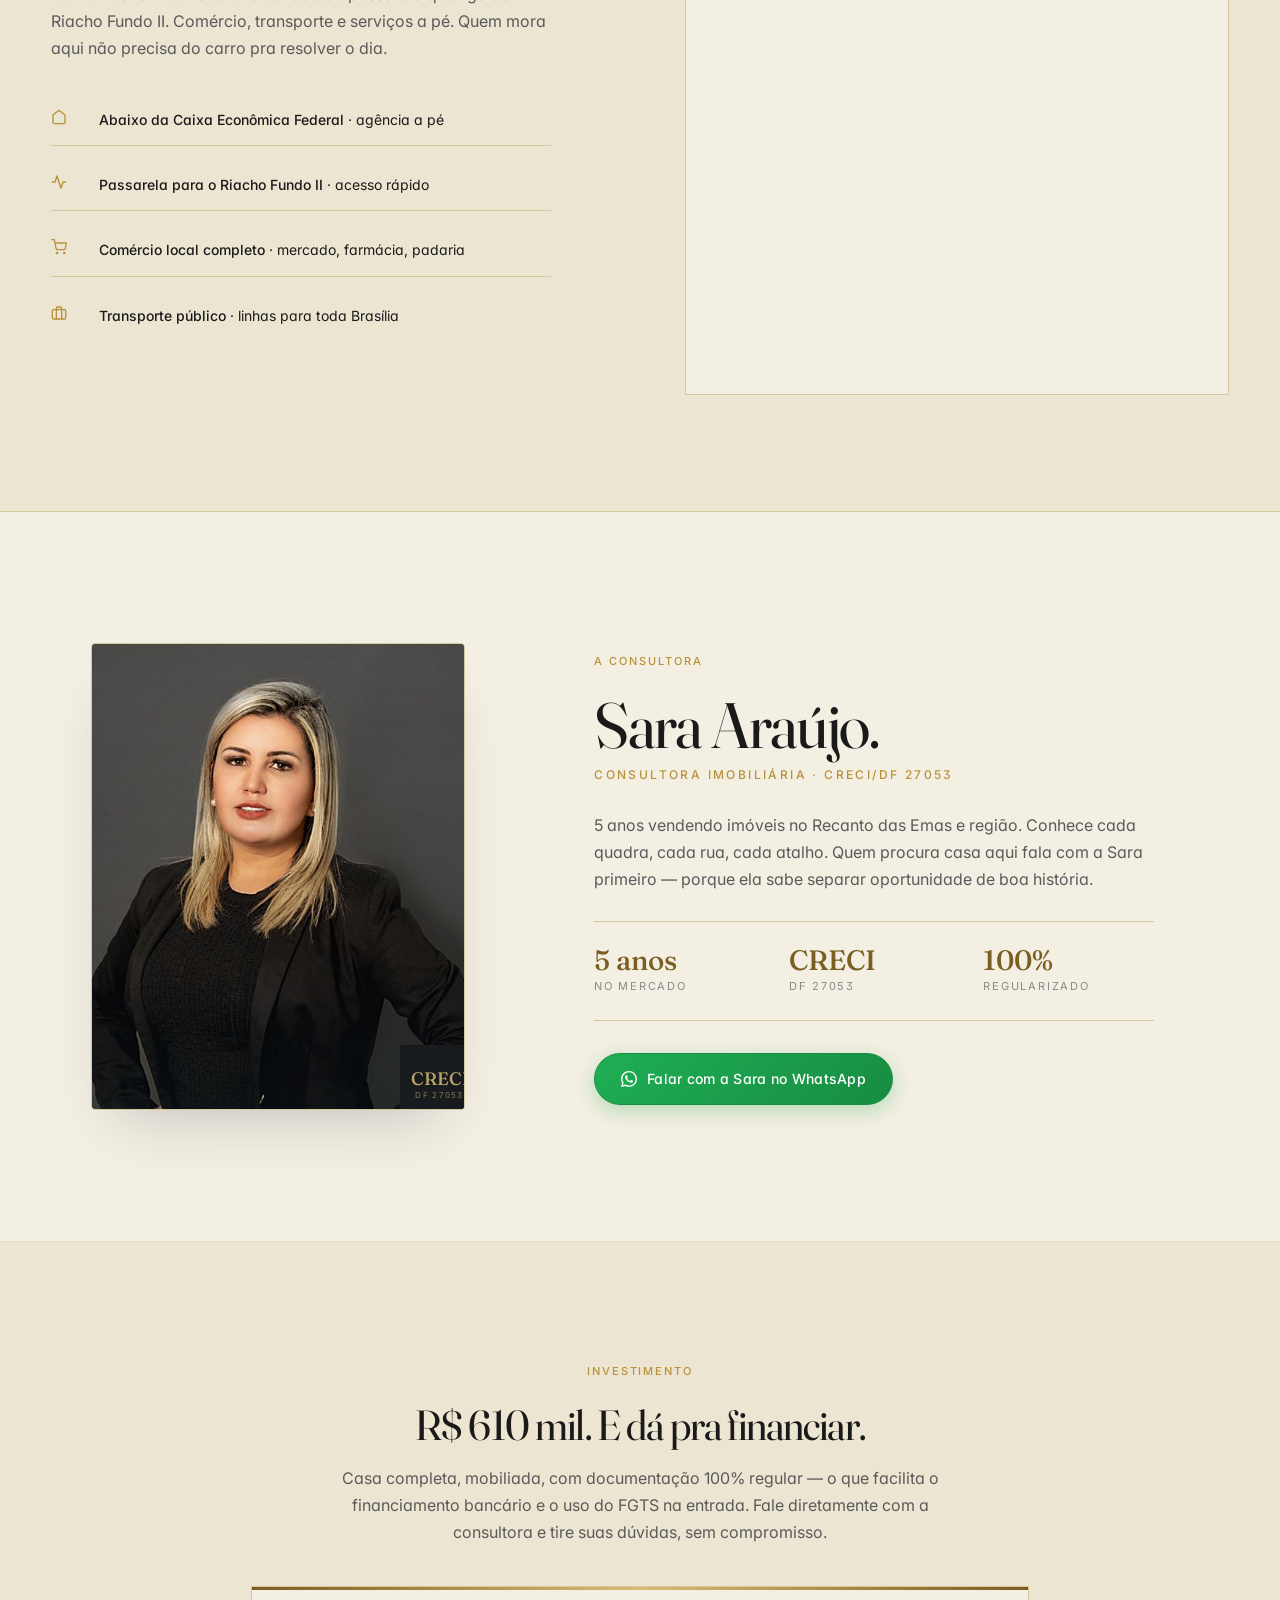
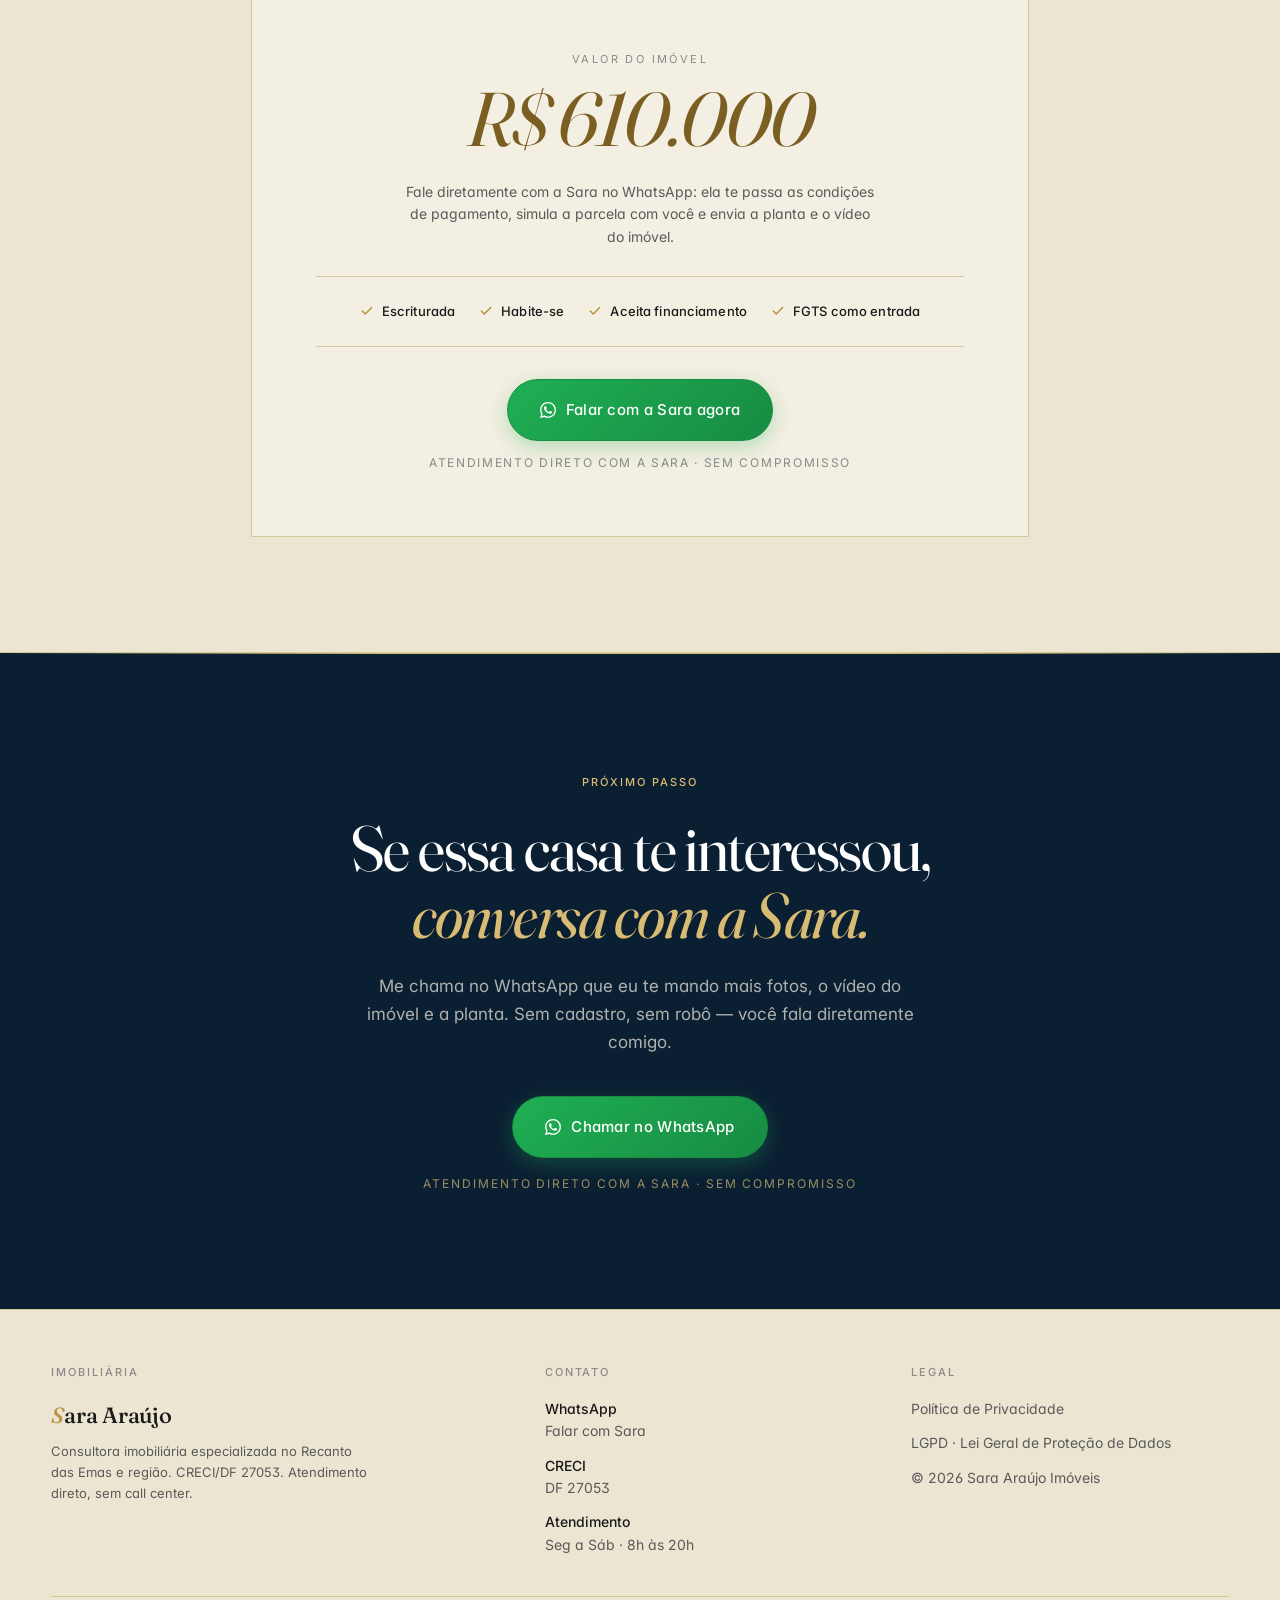
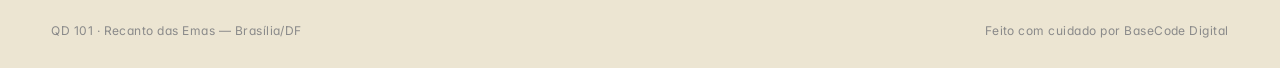
==== commit c9769476: "fix: 5 anos (antes 8) + botao hero 'Quero conhecer essa casa' vai pra galeria - Bio e stat da consul" ====
--- a/index.html
+++ b/index.html
@@ -105,7 +105,7 @@
         </div>
 
         <div class="hero__actions">
-          <a href="#" class="btn btn--primary btn--lg" data-whatsapp data-cta-source="hero-principal">
+          <a href="#fotos" class="btn btn--primary btn--lg">
             Quero conhecer essa casa
             <svg viewBox="0 0 24 24" fill="none" stroke="currentColor" stroke-width="2" stroke-linecap="round" stroke-linejoin="round"><line x1="5" y1="12" x2="19" y2="12"/><polyline points="12 5 19 12 12 19"/></svg>
           </a>
@@ -410,14 +410,14 @@
         <h2 class="about__name">Sara Araújo.</h2>
         <div class="about__creci">Consultora Imobiliária · CRECI/DF 27053</div>
         <p class="about__text">
-          8 anos vendendo imóveis no Recanto das Emas e região. Conhece cada quadra,
+          5 anos vendendo imóveis no Recanto das Emas e região. Conhece cada quadra,
           cada rua, cada atalho. Quem procura casa aqui fala com a Sara primeiro —
           porque ela sabe separar oportunidade de boa história.
         </p>
 
         <div class="about__stats">
           <div class="about__stat">
-            <span class="about__stat-num">8 anos</span>
+            <span class="about__stat-num">5 anos</span>
             <span class="about__stat-label">No mercado</span>
           </div>
           <div class="about__stat">
